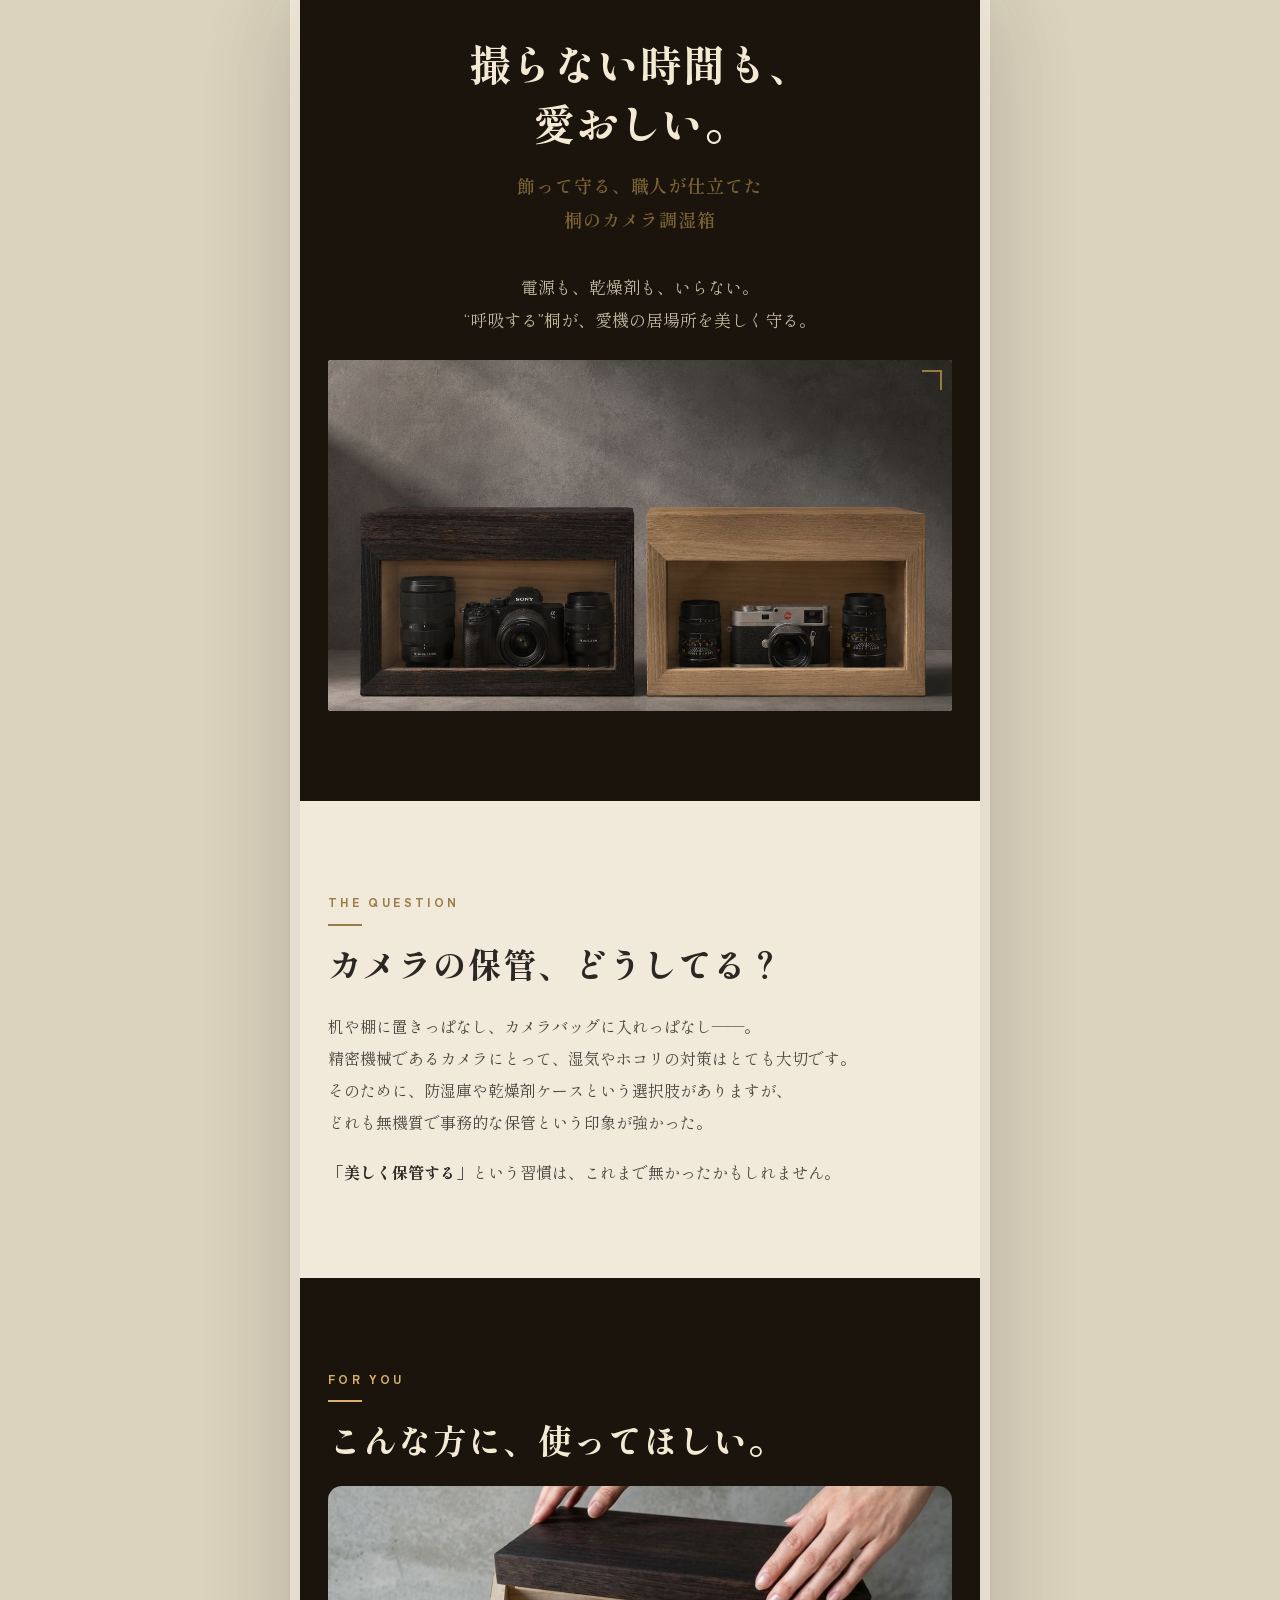
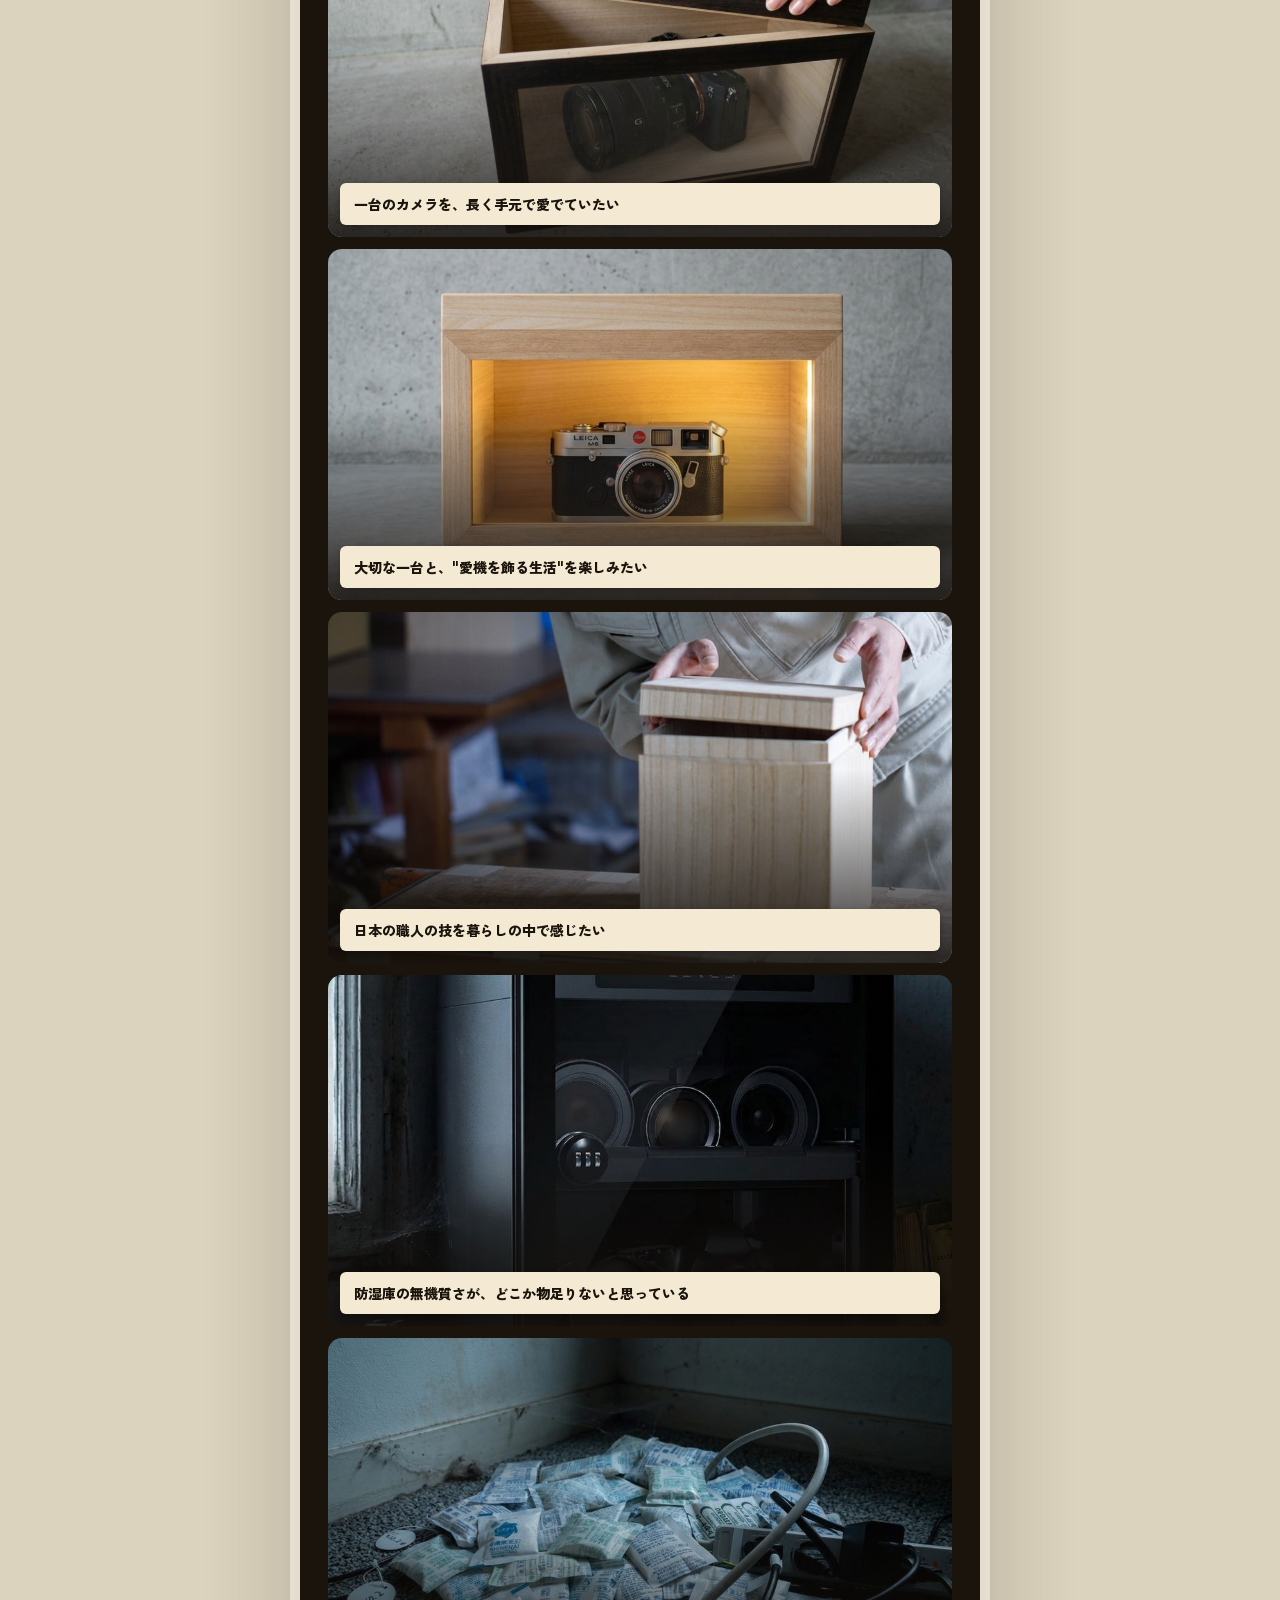
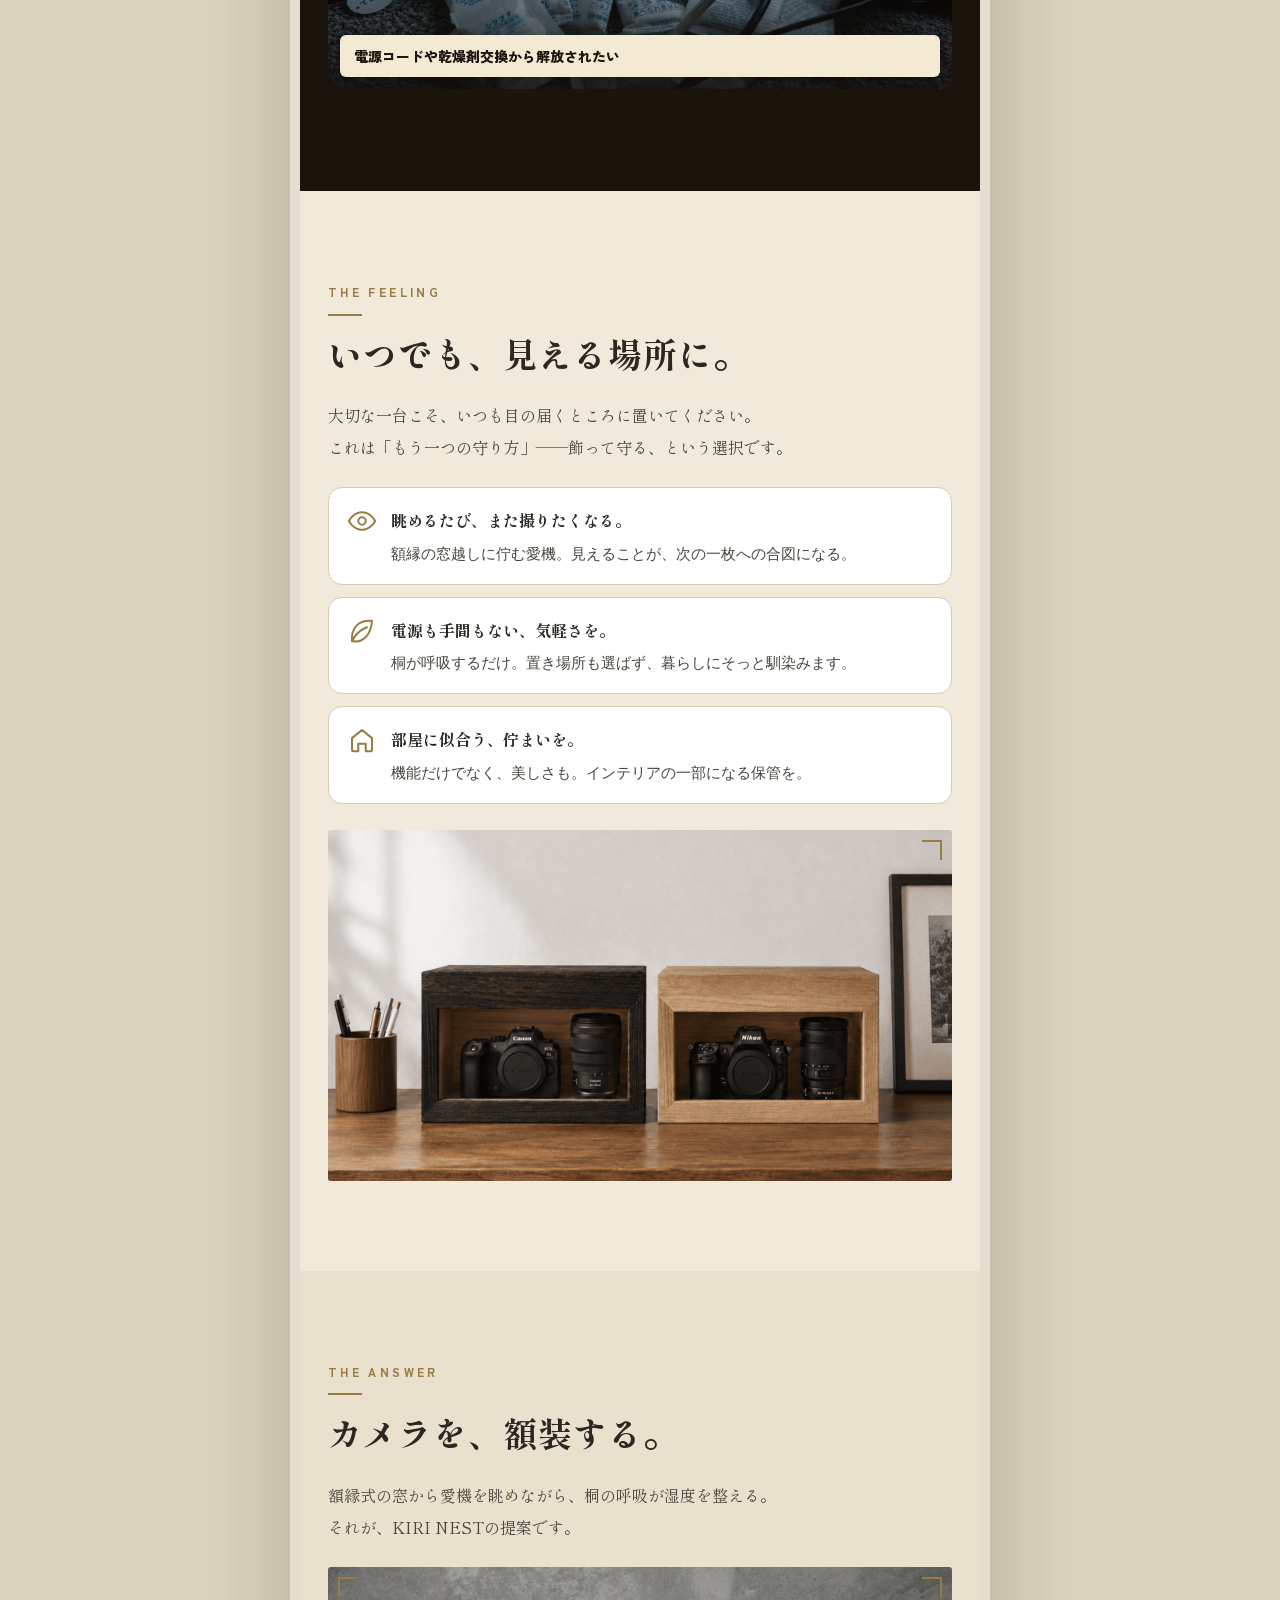
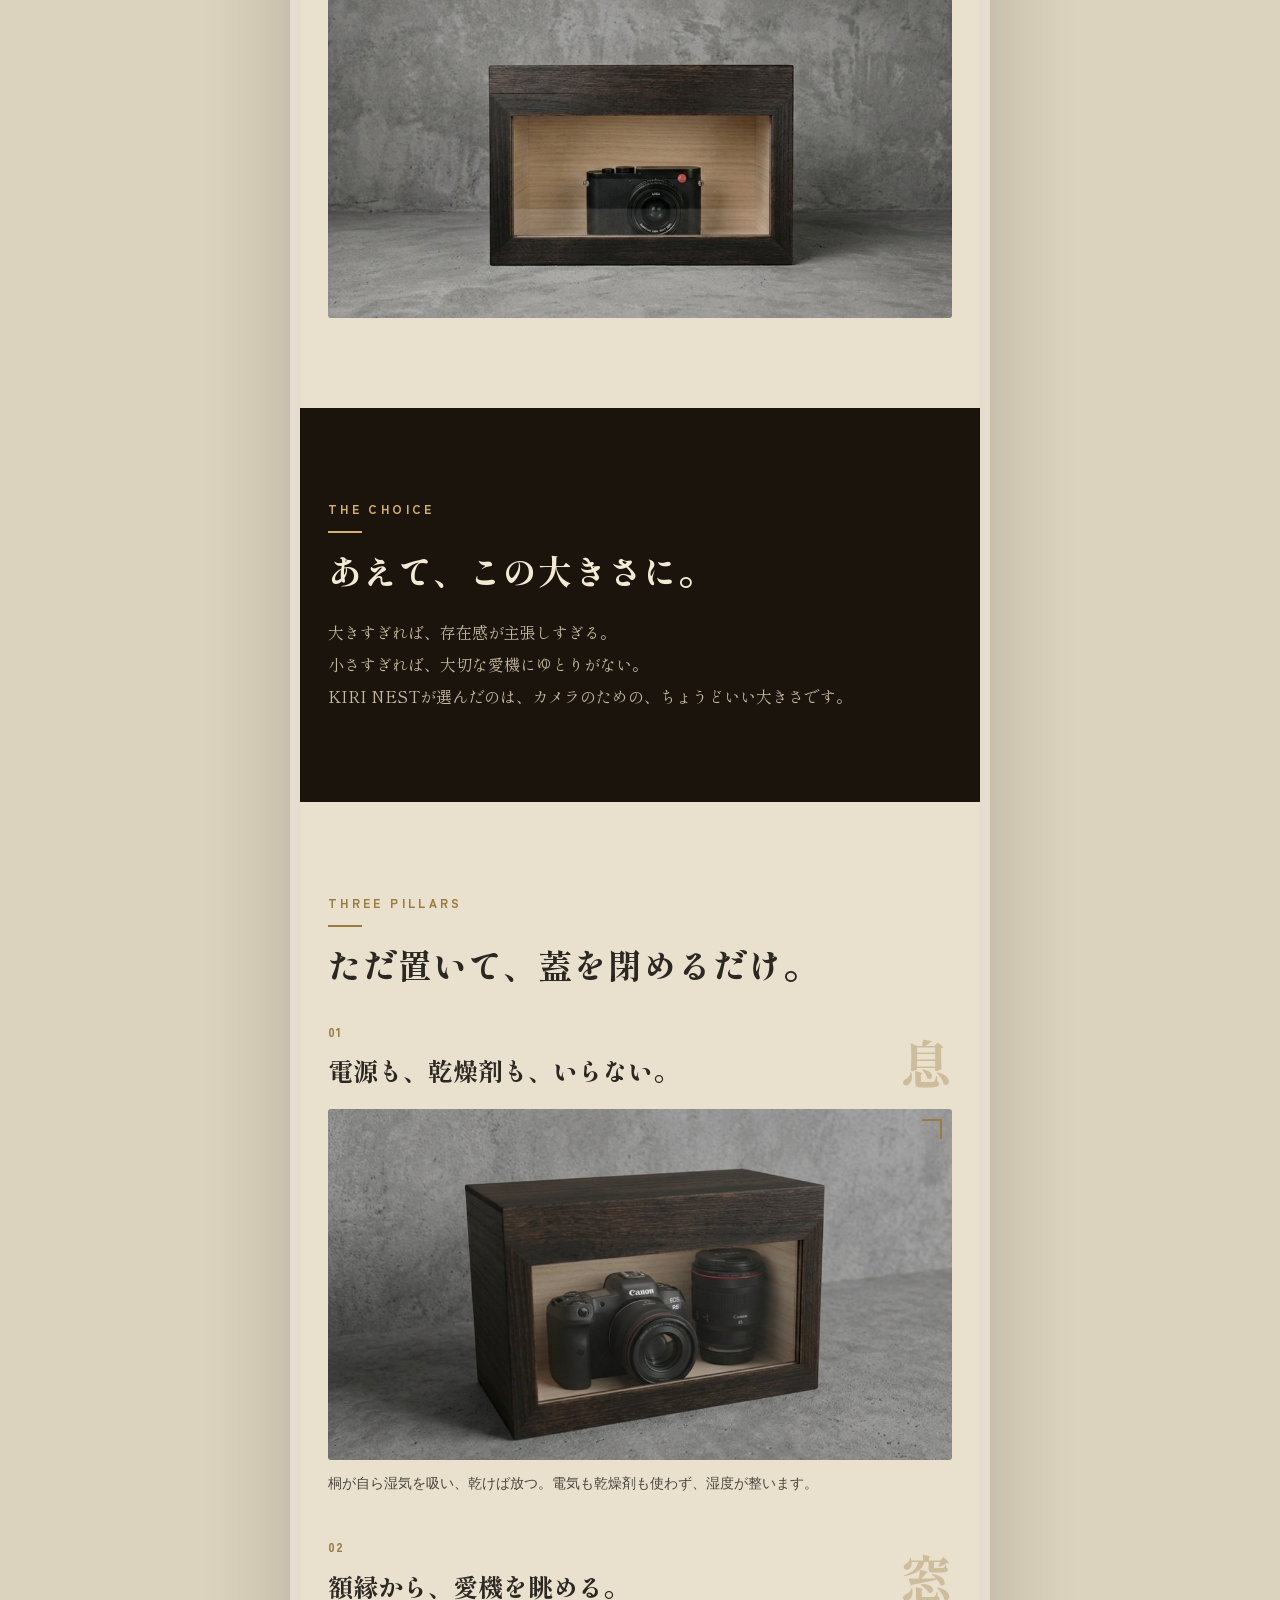
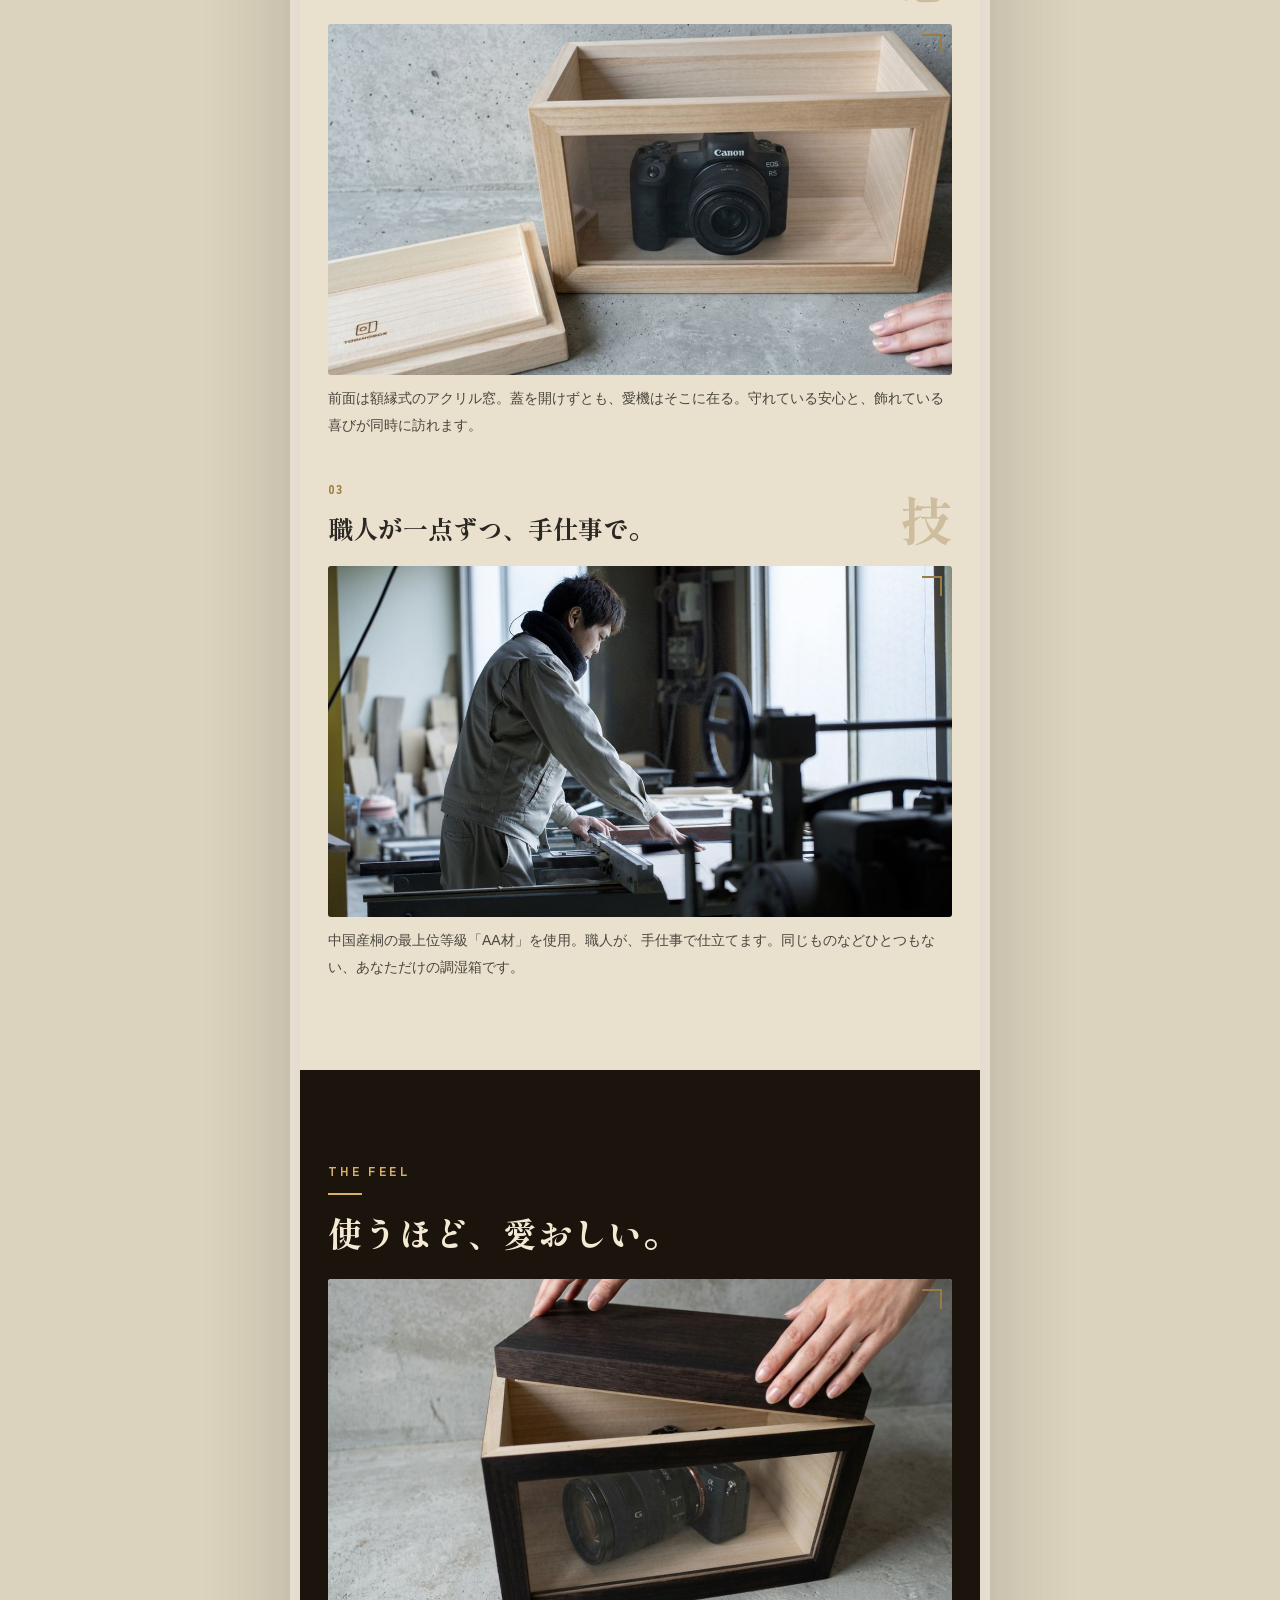
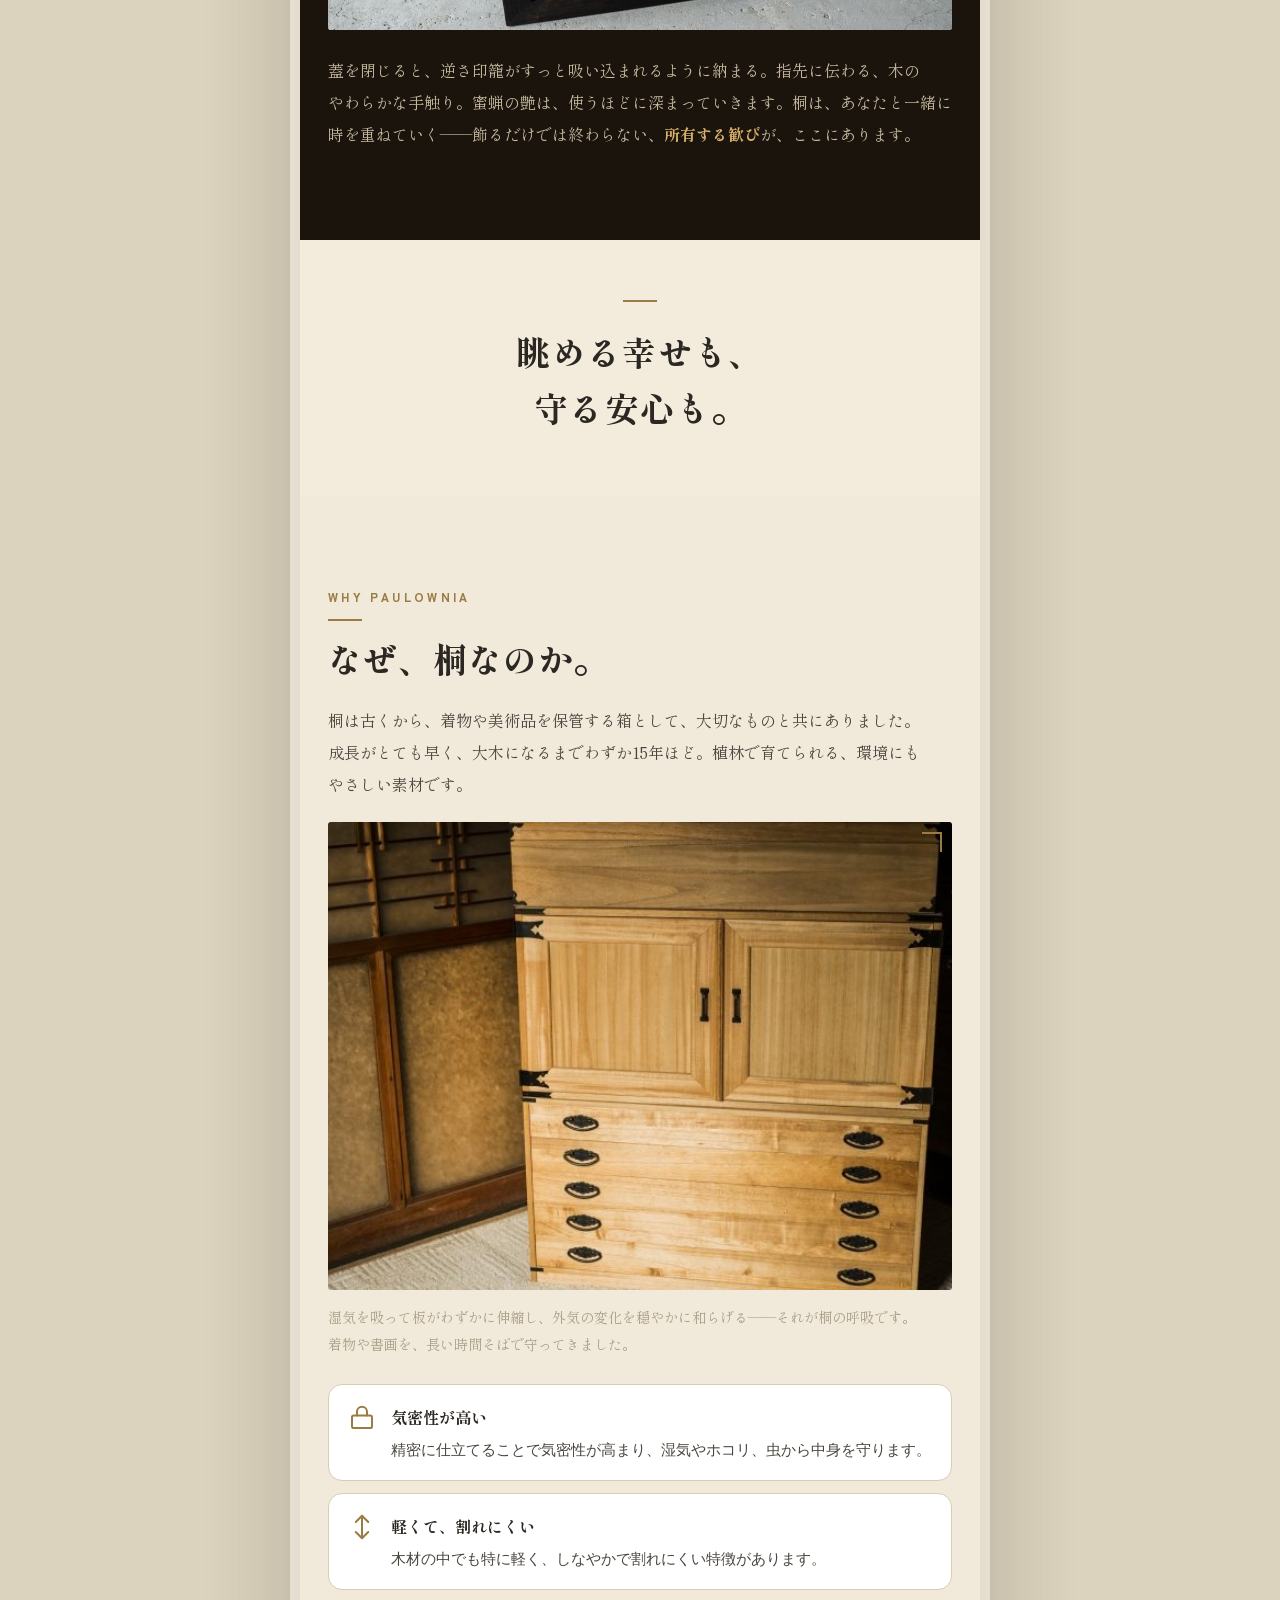
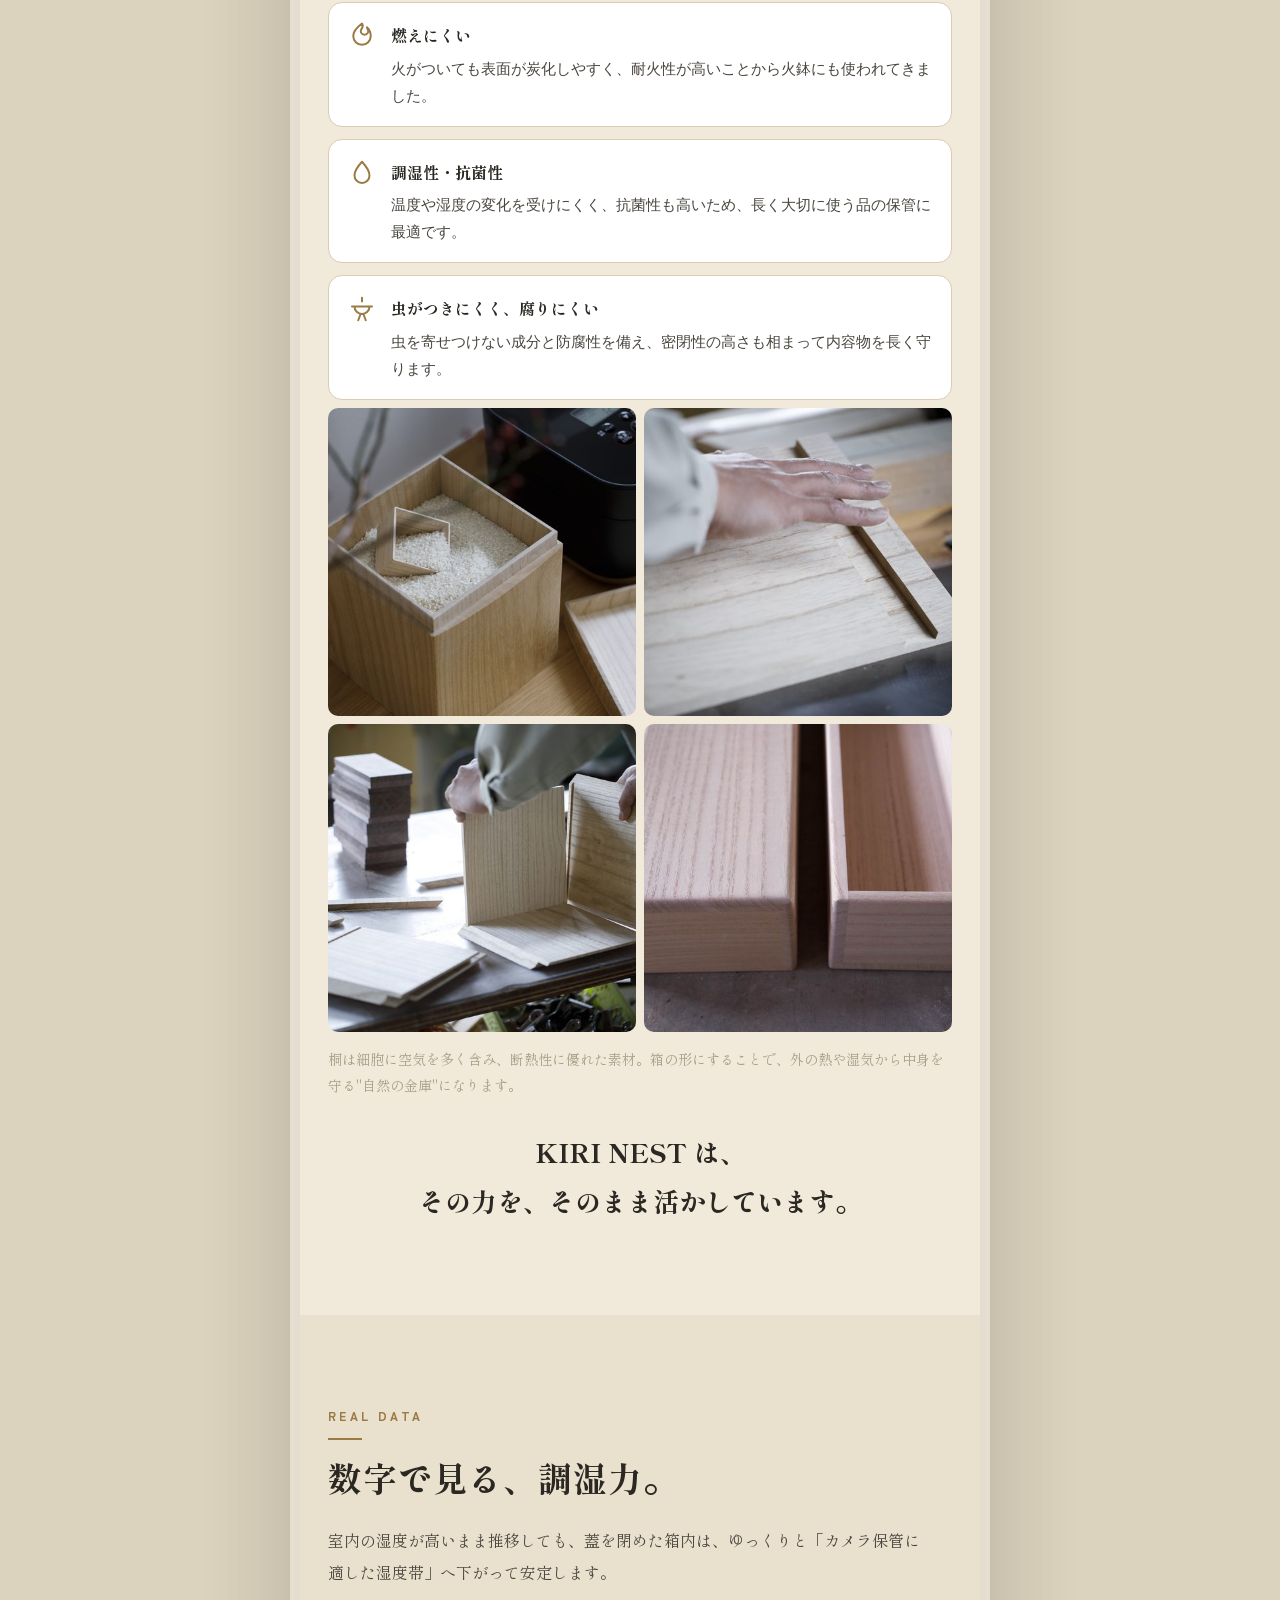
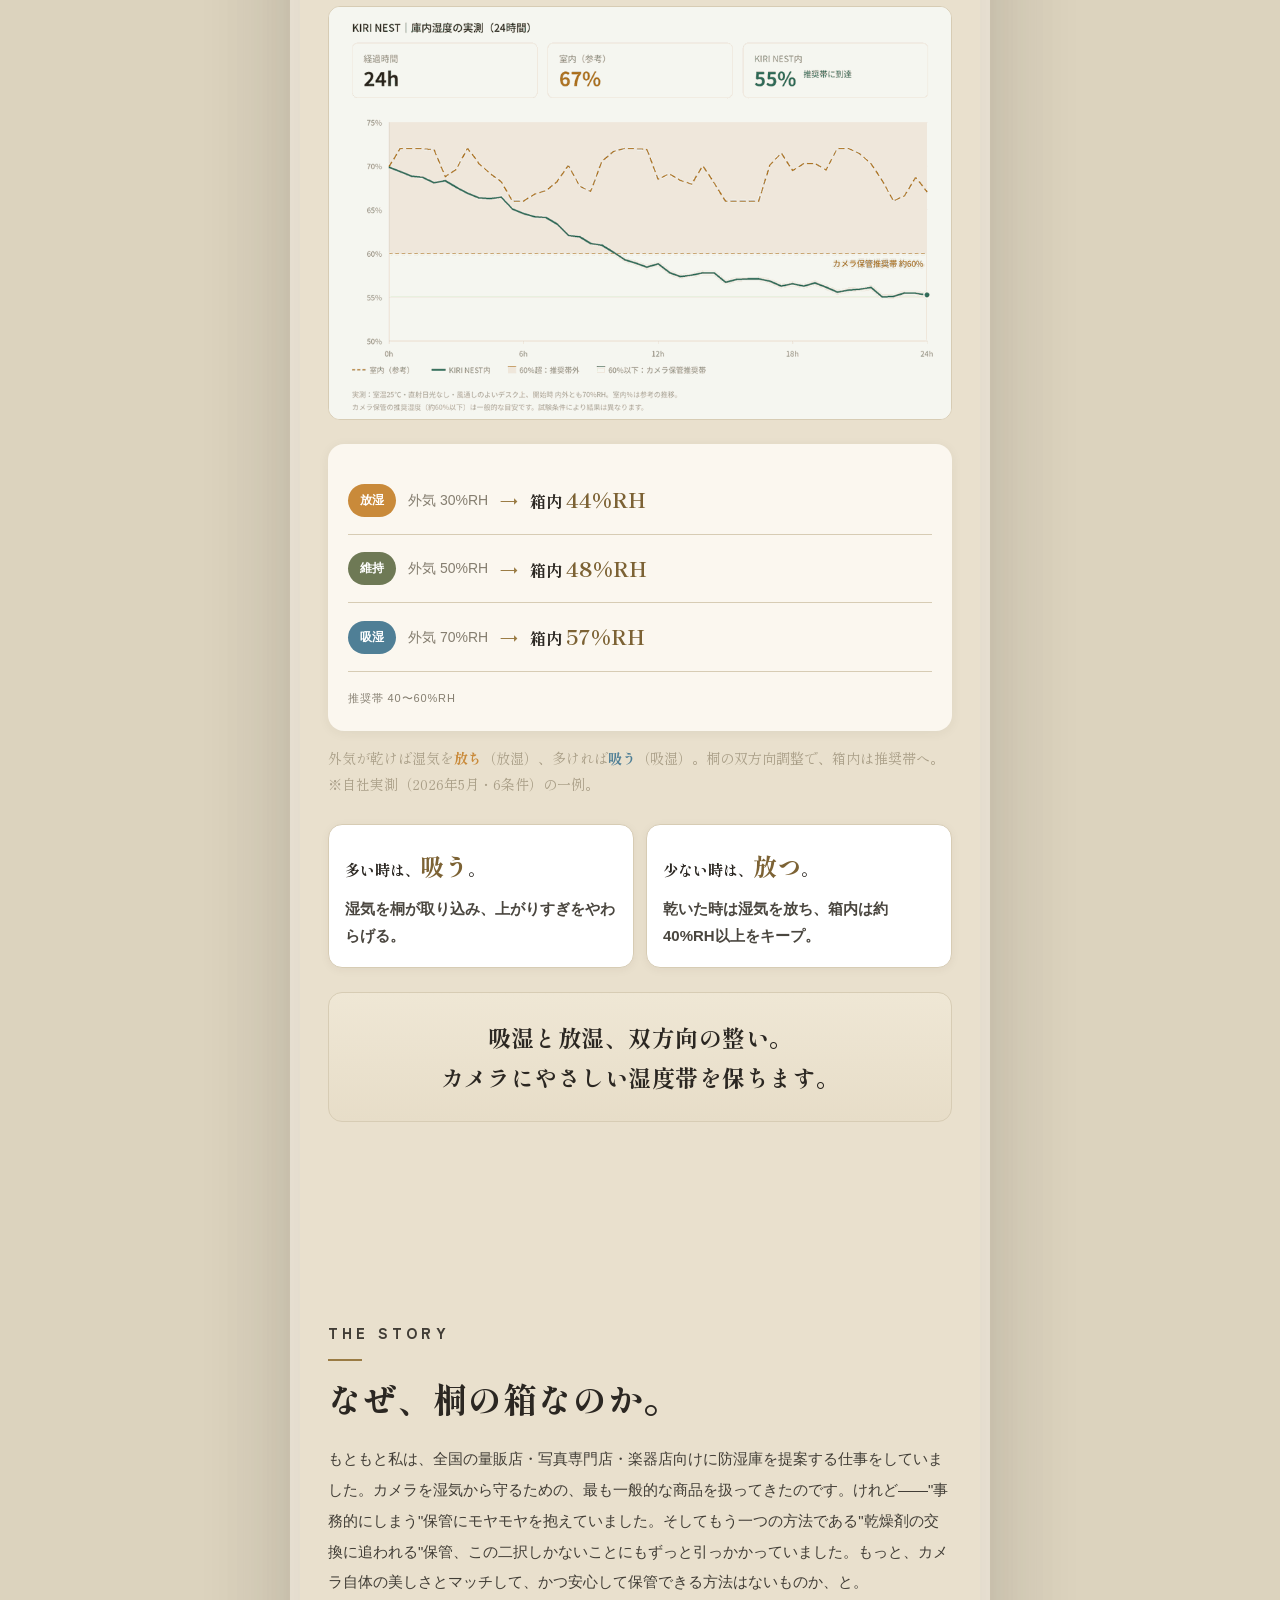
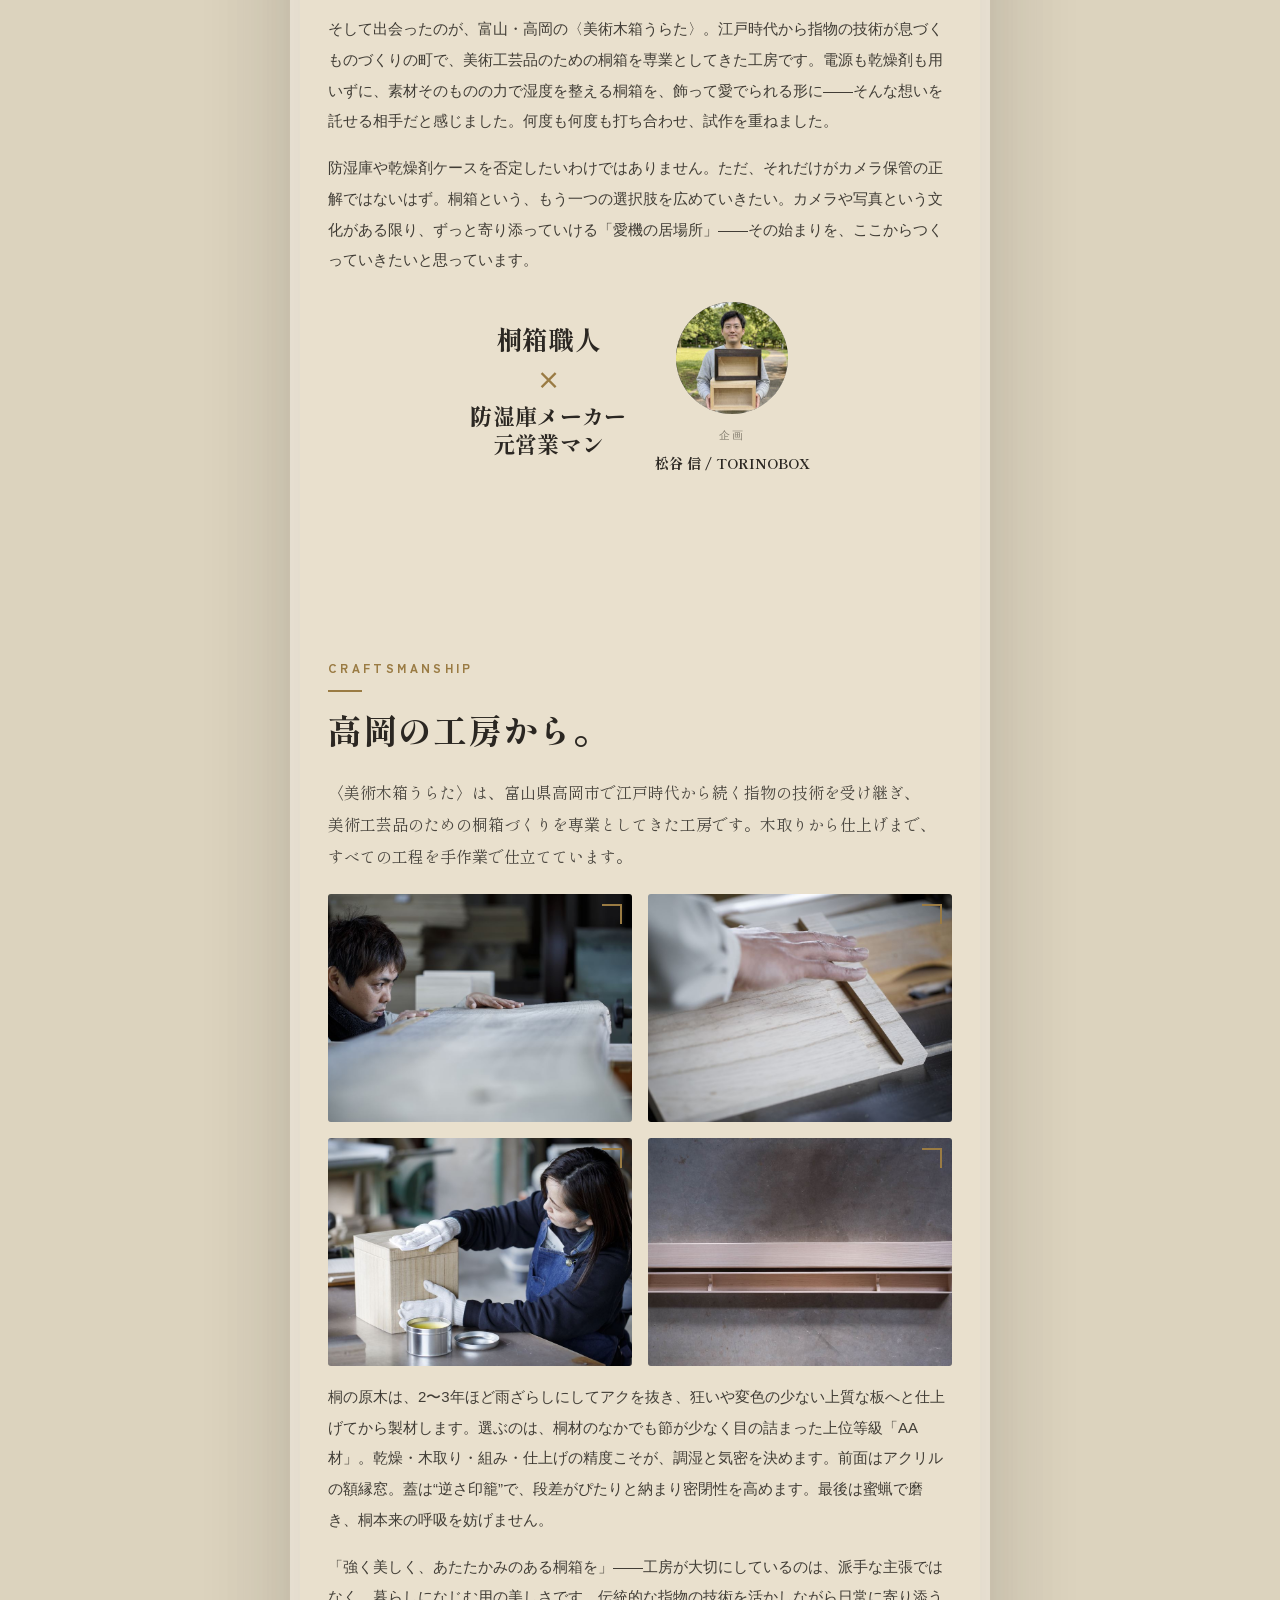
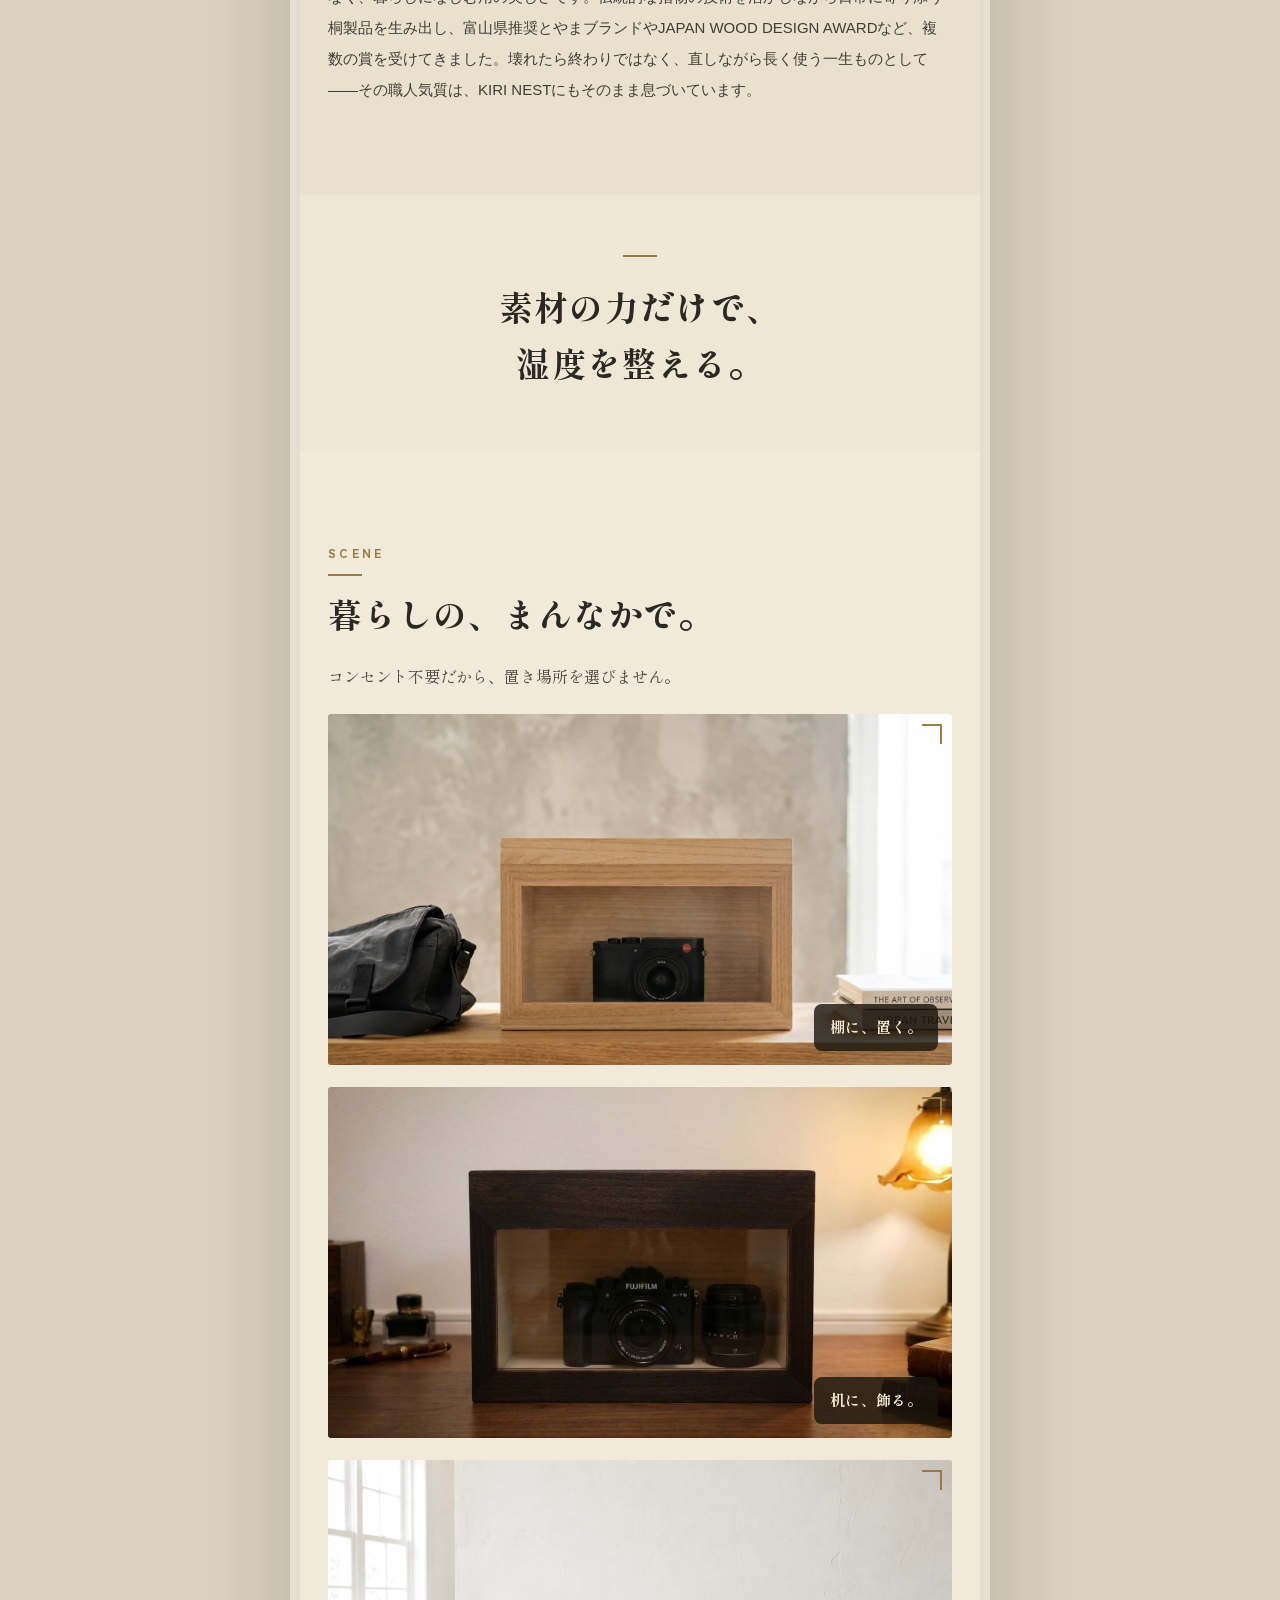
==== index.html @ 1fc61d6f "Swap in new photos for the feeling section and two scene shots - "the feeling" section closing photo" ====
<!DOCTYPE html><html lang="ja"><head>
<meta charset="UTF-8"><meta name="viewport" content="width=device-width, initial-scale=1.0">
<!-- Meta Pixel -->
<script>
!function(f,b,e,v,n,t,s){if(f.fbq)return;n=f.fbq=function(){n.callMethod?
n.callMethod.apply(n,arguments):n.queue.push(arguments)};if(!f._fbq)f._fbq=n;
n.push=n;n.loaded=!0;n.version='2.0';n.queue=[];t=b.createElement(e);t.async=!0;
t.src=v;s=b.getElementsByTagName(e)[0];s.parentNode.insertBefore(t,s)}(window,
document,'script','https://connect.facebook.net/en_US/fbevents.js');
fbq('init','1292821122494768');fbq('track','PageView');
</script>
<noscript><img height="1" width="1" style="display:none" src="https://www.facebook.com/tr?id=1292821122494768&ev=PageView&noscript=1"/></noscript>
<!-- /Meta Pixel -->

<title>KIRI NEST｜撮らない時間も、愛おしい。桐のカメラ調湿箱</title>
<link rel="preconnect" href="https://fonts.googleapis.com"><link rel="preconnect" href="https://fonts.gstatic.com" crossorigin>
<link href="https://fonts.googleapis.com/css2?family=Shippori+Mincho:wght@500;600;700;800&family=Zen+Kaku+Gothic+New:wght@400;500;700&display=swap" rel="stylesheet">
<style>
:root{--paper:#F1E9DA;--kinari:#E6DCC6;--tint:#E9E0CD;--ink:#2B2722;--muted:#857E70;--line:#D7CCB4;--brass:#9A7B43;--brass-d:#7C6234;--gold:#B0915A;--sumi:#26221C;--beni:#9C3D40;--green-pale:#DAE0CB;--green:#6E7955;--line-green:#06C755;--serif:'Shippori Mincho',serif;--sans:'Zen Kaku Gothic New',sans-serif;}
*{box-sizing:border-box;margin:0;padding:0;}
html{scroll-behavior:smooth;}
body{font-family:var(--serif);background:var(--paper);color:var(--ink);line-height:1.9;-webkit-font-smoothing:antialiased;}
img{display:block;max-width:100%;}
section{padding-top:90px;padding-bottom:90px;}
.pad{padding-left:28px;padding-right:28px;}
.tint{background:var(--tint);}
.eyebrow{font-family:var(--sans);font-size:11px;letter-spacing:.3em;color:var(--brass-d);font-weight:700;text-transform:uppercase;margin-bottom:22px;}
.eyebrow::before,.eyebrow::after{content:"";display:inline-block;width:15px;height:1px;background:var(--gold);vertical-align:4px;}
.eyebrow::before{margin-right:9px;}
.eyebrow::after{margin-left:9px;}
h2{font-family:var(--serif);font-weight:700;font-size:clamp(16px,5vw,27px);letter-spacing:.02em;line-height:1.5;margin-bottom:22px;white-space:nowrap;}
.lead{font-size:17px;color:#4a463f;line-height:2.0;}
.muted{color:var(--muted);}
.hero{padding-top:28px;text-align:center;}
.hero h1{font-family:var(--serif);font-weight:800;font-size:37px;line-height:1.46;letter-spacing:.03em;margin:6px 0 16px;}
.hero .sub{font-family:var(--serif);font-weight:600;font-size:18px;color:var(--brass-d);letter-spacing:.05em;margin-bottom:34px;}
.hero-note{font-size:15px;color:#4a463f;line-height:2.1;margin-top:30px;text-align:center;}
.shot{position:relative;background:var(--kinari);border-radius:3px;display:flex;align-items:center;justify-content:center;text-align:center;overflow:hidden;}
.ratio-4x3{aspect-ratio:4/3;min-height:230px;}
.ratio-1x1{aspect-ratio:1/1;min-height:140px;}
.shot::before,.shot::after{content:"";position:absolute;width:18px;height:18px;border:2px solid var(--brass);}
.shot::before{top:10px;left:10px;border-right:0;border-bottom:0;}
.shot::after{top:10px;right:10px;border-left:0;border-bottom:0;}
.cta-note{text-align:center;font-size:12px;color:var(--muted);margin-top:12px;}
.gifwrap{border:1px solid var(--line);border-radius:12px;overflow:hidden;background:#FBF8F0;margin-top:18px;}
.fine{font-size:12.5px;color:#a99e87;margin-top:14px;line-height:1.7;}
.cols{display:grid;grid-template-columns:1fr 1fr;gap:16px;}
.story{text-align:left;}
.story h2{font-size:27px;}
.story .lead{font-size:15.5px;}
footer{border-top:1px solid var(--line);padding:34px 28px 52px;text-align:center;}
.f-brand{font-family:var(--serif);letter-spacing:.24em;font-weight:700;font-size:13px;}
.f-meta{font-size:11px;color:var(--muted);margin-top:14px;line-height:2.0;}
.ratio-16x9{aspect-ratio:16/9;min-height:170px;}.spec{width:100%;border-collapse:collapse;font-family:var(--sans);font-size:15px;color:var(--ink);margin-top:24px;}.spec th,.spec td{text-align:left;vertical-align:top;padding:13px 6px;border-bottom:1px solid var(--line);line-height:1.7;}.spec th{width:34%;font-weight:600;color:var(--muted);white-space:nowrap;}.spec td{font-weight:500;}.mt-h{font-family:var(--serif);font-weight:600;font-size:16px;color:var(--ink);margin-top:26px;}.mt-b{font-family:var(--sans);font-size:14px;color:var(--ink);line-height:2;margin-top:8px;}@media (prefers-reduced-motion:no-preference){.reveal{opacity:1;transform:none;}.reveal.in{opacity:1;transform:none;}}@media (max-width:560px){section{padding-top:64px;padding-bottom:64px;}.pad{padding-left:22px;padding-right:22px;}h1{font-size:32px;}}h1,h2{text-wrap:balance;}.hero-note,.lead,.fine,.cta-note{text-wrap:pretty;word-break:auto-phrase;}@media (max-width:560px){.cols{grid-template-columns:1fr;gap:14px;}}body{max-width:700px;margin-left:auto;margin-right:auto;}@media (min-width:740px){html{background:#ded5c0;}body{box-shadow:0 0 90px rgba(51,47,41,.12);}.sticky-cta{max-width:700px;left:50%;transform:translateX(-50%) translateY(130%);}.sticky-cta.show{transform:translateX(-50%);}}.wrap{max-width:680px;margin:0 auto;position:relative;}@media (min-width:720px){html{background:#dcd3be;}.wrap{background:var(--paper);box-shadow:0 0 90px rgba(51,47,41,.13);}}.hero .eyebrow{font-size:15px;letter-spacing:.1em;}.showcase{background:radial-gradient(130% 130% at 50% 0%,#241f19 0%,#14100c 72%);color:#f0e5ce;}.showcase .eyebrow{color:#c9a870;}.showcase .chapn .cn{background:#c9a870;color:#1c1712;}.showcase .chapn .ce{color:#c9a870;}.bignum{display:flex;align-items:baseline;justify-content:center;gap:8px;line-height:1;margin:6px 0 2px;}.bignum .count{font-family:var(--serif);font-weight:800;font-size:clamp(96px,34vw,200px);color:#f4ead2;letter-spacing:-.02em;}.bignum .unit{font-family:var(--serif);font-weight:700;font-size:clamp(30px,10vw,58px);color:#c9a870;}.showh{font-family:var(--serif);font-weight:800;font-size:clamp(24px,7vw,40px);letter-spacing:.05em;color:#f4ead2;white-space:nowrap;margin:2px 0 18px;}.showlead{font-family:var(--sans);font-size:15px;line-height:2;color:#d8cdb5;margin-top:8px;}.showcase .cols{margin-top:26px;}.showcase .shot{border-radius:12px;overflow:hidden;}.fig-cap{font-family:var(--sans);font-size:12px;color:var(--muted);letter-spacing:.02em;margin-top:12px;line-height:1.7;}.duo{display:grid;grid-template-columns:1fr 1fr;gap:12px;margin-top:26px;}.duo-card{background:#fff;border:1px solid var(--line);border-radius:14px;padding:18px 16px;text-align:left;box-shadow:0 2px 10px rgba(51,47,41,.05);}.duo-hl{font-size:1.6em;color:var(--brass-d);font-weight:800;white-space:nowrap;display:inline-block;}.duo-t{font-family:var(--serif);font-weight:700;font-size:15px;color:var(--ink);margin-bottom:6px;}.duo-d{font-family:var(--sans);font-size:14px;color:#4a463f;line-height:1.8;font-weight:700;}.conclude{margin-top:24px;background:linear-gradient(180deg,#efe7d5,#e7ddc8);border:1px solid var(--line);border-radius:14px;padding:24px 20px;text-align:center;}.conclude p{font-family:var(--serif);font-weight:700;font-size:clamp(16px,4.4vw,20px);line-height:1.75;color:var(--ink);letter-spacing:.02em;}body.mk h2{white-space:nowrap;font-size:clamp(18px,6.8vw,32px);line-height:1.4;letter-spacing:.02em;}.chapn{display:flex;align-items:center;gap:10px;margin-bottom:18px;}.chapn .cn{font-family:var(--sans);font-weight:800;font-size:13px;color:#fff;background:var(--brass);border-radius:6px;padding:3px 9px;letter-spacing:.05em;}.chapn .ce{font-family:var(--sans);font-size:11px;font-weight:700;letter-spacing:.28em;text-transform:uppercase;color:var(--brass-d);}.pain{display:flex;flex-direction:column;gap:12px;margin-top:24px;}.pain-c{display:flex;gap:14px;align-items:flex-start;background:#fff;border:1px solid var(--line);border-radius:14px;padding:17px 18px;text-align:left;}.pain-c .px{flex:0 0 auto;color:var(--brass);margin-top:1px;}.pain-c .pt{font-family:var(--serif);font-weight:700;font-size:16px;color:var(--ink);margin-bottom:4px;}.pain-c .pd{font-family:var(--sans);font-size:15px;color:#4a463f;line-height:1.8;}.feat3{display:flex;flex-direction:column;gap:30px;margin-top:28px;}.feat3 .ft{font-family:var(--serif);font-weight:800;font-size:clamp(19px,5vw,24px);color:var(--ink);margin:16px 0 8px;}.feat3 .fn{font-family:var(--sans);font-weight:800;font-size:13px;color:var(--brass);letter-spacing:.1em;}.feat3 .fd{font-family:var(--sans);font-size:14px;color:#4a463f;line-height:1.95;}.story p{font-family:var(--sans);font-size:15px;line-height:2.05;color:#413d36;margin-top:16px;}.story .founder{display:flex;align-items:center;gap:16px;margin-top:22px;}.story .founder img{width:132px;height:132px;border-radius:50%;object-fit:cover;object-position:50% 50%;flex:0 0 auto;}.story .founder .fname{font-family:var(--serif);font-weight:700;font-size:15px;color:var(--ink);}.story .founder .frole{font-family:var(--sans);font-size:12px;color:var(--muted);margin-top:3px;}.faq{display:flex;flex-direction:column;gap:12px;margin-top:24px;}.faq .q{font-family:var(--serif);font-weight:700;font-size:16px;color:var(--ink);margin-bottom:6px;}.faq .a{font-family:var(--sans);font-size:15px;color:#4a463f;line-height:1.9;}.faq .fitem{background:#fff;border:1px solid var(--line);border-radius:14px;padding:16px 18px;text-align:left;}.closing{text-align:left;}.closing .cmsg{font-family:var(--serif);font-weight:700;font-size:clamp(18px,5vw,24px);line-height:1.9;color:#f4ead3;}.rdx{margin-top:24px;border-radius:16px;overflow:hidden;box-shadow:0 2px 12px rgba(51,47,41,.06);}.rdx{background:#fbf7ef;padding:22px 20px;}.rd2-row{display:flex;align-items:center;gap:12px;padding:14px 0;border-bottom:1px solid var(--line);}.rd2-row:last-child{border-bottom:0;}.rd2-tag{flex:0 0 auto;font-family:var(--sans);font-weight:700;font-size:12px;color:#fff;border-radius:999px;padding:5px 12px;white-space:nowrap;}.rd2-row.amber .rd2-tag{background:#c98a3a;}.rd2-row.green .rd2-tag{background:#6E7955;}.rd2-row.blue .rd2-tag{background:#4f7f96;}.rd2-out{font-family:var(--sans);font-size:14px;color:var(--muted);flex:0 0 auto;}.rd2-arrow{flex:0 0 auto;font-size:18px;color:var(--brass);}.rd2-in{font-family:var(--serif);font-weight:700;font-size:16px;color:var(--ink);}.rd2-in b{font-size:1.3em;color:var(--brass-d);}.rd2-band{font-family:var(--sans);font-size:11px;color:var(--muted);letter-spacing:.08em;margin-top:16px;}.rlead{margin-top:14px;font-family:var(--sans);font-size:15px;color:#4a463f;line-height:1.9;}.rmax{display:inline-block;font-family:var(--serif);font-weight:800;font-size:clamp(26px,8vw,40px);color:#d0021b;letter-spacing:.01em;}.rcards{display:flex;flex-direction:column;gap:14px;margin-top:24px;}.rcard{position:relative;background:#fff;border:1px solid var(--line);border-radius:16px;padding:20px 18px 18px;text-align:left;}.rcard.best{border:2px solid var(--brass);box-shadow:0 6px 22px rgba(154,123,67,.18);}.rcard.set{border:2px solid #d0021b33;}.ribbon{position:absolute;top:-11px;left:18px;background:var(--brass);color:#fff;font-family:var(--sans);font-weight:700;font-size:11px;letter-spacing:.04em;padding:4px 12px;border-radius:999px;}.rcard.set .ribbon{background:#d0021b;}.rc-head{display:flex;align-items:center;justify-content:space-between;gap:10px;}.rc-name{font-family:var(--serif);font-weight:800;font-size:19px;color:var(--ink);}.rc-off{font-family:var(--sans);font-weight:800;font-size:30px;color:#d0021b;line-height:1;}.rc-off small{font-size:.5em;}.rc-lim{font-family:var(--sans);font-size:13px;color:#d0021b;font-weight:700;margin-top:6px;}.rc-lim b{font-size:1.15em;}.rc-price{display:flex;align-items:baseline;gap:12px;margin-top:12px;flex-wrap:wrap;}.rc-was{font-family:var(--sans);font-size:13px;color:var(--muted);text-decoration:line-through;}.rc-now{font-family:var(--serif);font-weight:800;font-size:26px;color:var(--ink);}.rc-col{font-family:var(--sans);font-size:13px;color:#6a6353;margin-top:6px;}.bridge{font-family:var(--serif);font-weight:700;font-size:clamp(15px,4.4vw,19px);color:var(--ink);margin-top:18px;line-height:1.7;text-align:left;}.foryou{margin-top:18px;text-align:left;}.foryou p{font-family:var(--sans);font-size:17px;line-height:1.7;color:#413d36;padding:12px 4px 12px 22px;border-bottom:1px solid var(--line);position:relative;}.foryou p:before{content:"";position:absolute;left:2px;top:19px;width:8px;height:8px;border-radius:50%;background:var(--brass);}.fine{font-size:14px;line-height:1.9;}.cta-note{font-size:13.5px;letter-spacing:.02em;}.eyebrow{font-size:13px;letter-spacing:.3em;font-weight:800;}.chapn .ce{font-size:12.5px;letter-spacing:.24em;font-weight:800;}.duo-d{font-size:15px;}.rc-lim{font-size:14px;}.rc-col{font-size:13.5px;}body.mk h2{font-size:clamp(22px,8vw,38px);letter-spacing:.03em;font-weight:800;}.hero h1{font-size:clamp(31px,9.4vw,46px);letter-spacing:.02em;line-height:1.4;}.hero-note{font-size:clamp(15px,4.7vw,19px);line-height:1.95;}.chapn .cn{font-size:14px;padding:4px 12px;}.conclude p{font-size:clamp(19px,5.4vw,25px);}.duo-t{font-size:16px;}.showlead{font-size:16px;line-height:2.05;}.rlead{font-size:16px;}.rmax{font-size:clamp(32px,9.6vw,48px);}.bridge{font-size:clamp(16px,4.8vw,20px);}.rd-h{font-size:clamp(18px,5vw,22px);}body{overflow-x:hidden;}section.dark{background:#1a140d;color:#d9cbb0;}section.dark h1,section.dark h2{color:#f4ead3;}section.dark .lead,section.dark .hero-note,section.dark .showlead,section.dark .story p{color:#c6b99f;}section.dark .fine{color:#948a72;}section.dark .cta-note{color:#b7aa86;}section.dark .founder .fname{color:#f4ead3;}section.dark .founder .frole{color:#b7aa86;}.hl{color:#d8b06a;font-weight:800;}section:not(.dark) .hl{color:#9a7b43;}.chapn{display:flex;align-items:center;gap:12px;margin-bottom:20px;}.chapn .cn{background:none!important;color:var(--brass)!important;font-family:var(--serif);font-weight:800;font-size:30px!important;line-height:1;padding:0!important;letter-spacing:.02em;}.chapn .ce{font-family:var(--sans);font-size:12px;font-weight:800;letter-spacing:.28em;text-transform:uppercase;color:var(--brass);}.chapn:after{content:"";flex:1;height:1px;background:linear-gradient(90deg,rgba(154,123,67,.55),rgba(154,123,67,0));}section.dark .chapn .cn,section.dark .chapn .ce{color:#d8b06a!important;}section.dark .chapn:after{background:linear-gradient(90deg,rgba(216,176,106,.55),transparent);}.pullquote{padding:60px 24px;text-align:center;background:#f3ecdd;}.pullquote.alt{background:#efe7d5;}.pullquote p{font-family:var(--serif);font-weight:800;font-size:clamp(24px,7.6vw,38px);line-height:1.65;color:var(--ink);letter-spacing:.04em;}.pullquote:before{content:"";display:block;width:34px;height:2px;background:var(--brass);margin:0 auto 22px;}.bleed{width:100vw;margin-left:calc(50% - 50vw);border-radius:0!important;}.pain-c .px svg{width:30px;height:30px;display:block;}body.mk h2{font-size:clamp(20px,6.8vw,36px);}body.mk h2{font-size:clamp(19px,6.2vw,34px);}.hero h1{font-size:clamp(28px,8.4vw,42px);}.hero-note{font-size:clamp(14px,4.4vw,17px);}.lead{font-size:16px;}.foryou p{font-size:16px;}.conclude p{font-size:clamp(18px,5vw,23px);}.duo-t{font-size:15px;}.showlead{font-size:15px;}.rmax{font-size:clamp(30px,8.8vw,44px);}.pullquote p{font-size:clamp(22px,6.8vw,34px);}.chapn .cn{font-size:27px!important;}.hero h1{white-space:normal;} .hero .sub{white-space:normal;}.hlbox{background:var(--paper);box-shadow:0 0 0 6px var(--paper);font-weight:800;color:var(--ink);}section.dark .hlbox{background:#2a2118;box-shadow:0 0 0 6px #2a2118;color:#f4ead3;}.feat3g{display:flex;flex-direction:column;gap:34px;margin-top:26px;}.fcard{position:relative;text-align:left;}.fghost{position:absolute;top:-14px;left:-6px;font-family:var(--serif);font-size:92px;font-weight:800;color:rgba(154,123,67,.16);line-height:1;z-index:0;}.fnum{position:relative;z-index:1;display:inline-block;font-family:var(--sans);font-weight:800;font-size:12px;color:var(--brass);letter-spacing:.1em;margin-left:78px;}.ft2{position:relative;z-index:1;font-family:var(--serif);font-weight:800;font-size:clamp(19px,5.6vw,25px);color:var(--ink);margin:2px 0 14px;}.fd2{font-family:var(--sans);font-size:14px;color:#4a463f;line-height:1.9;margin-top:10px;}.cmp2{display:flex;gap:10px;margin-top:22px;}.cmp-col{flex:1;background:#fff;border:1px solid var(--line);border-radius:14px;padding:18px 14px;text-align:left;}.cmp-col.brass{border:2px solid var(--brass);background:#fbf6ea;}.cmp-h{font-family:var(--serif);font-weight:800;font-size:16px;color:var(--ink);}.cmp-s{font-family:var(--sans);font-size:11px;color:var(--muted);margin-bottom:10px;}.cmp-col ul{list-style:none;padding:0;margin-top:8px;}.cmp-col li{font-family:var(--sans);font-size:12.5px;color:#4a463f;padding:6px 0 6px 16px;position:relative;border-top:1px dashed var(--line);}.cmp-col li:before{content:"–";position:absolute;left:0;color:var(--muted);}.cmp-col.brass li:before{content:"✓";color:var(--brass);}.adopt{font-family:var(--serif);font-weight:800;font-size:clamp(20px,6vw,26px);text-align:center;margin-top:28px;color:var(--ink);}.scenewrap{position:relative;}.scenecap{position:absolute;right:14px;bottom:14px;background:#1a140dcc;color:#f4ead3;font-family:var(--serif);font-weight:700;font-size:15px;padding:9px 16px;border-radius:8px;letter-spacing:.02em;}.checkgrid{display:grid;grid-template-columns:1fr 1fr;gap:2px;margin-top:24px;border-radius:14px;overflow:hidden;}.ck{min-height:210px;display:flex;flex-direction:column;justify-content:center;padding:16px;text-align:left;background:#f3ecdd;}.ck-img{padding:0;min-height:210px;}.ck-img.full{grid-column:1/-1;aspect-ratio:4/3;min-height:auto;}.ck-band{grid-column:1/-1;background:#2a2118;padding:14px 18px;display:flex;align-items:baseline;flex-wrap:wrap;gap:6px 12px;}.ck-band .ckb-h{font-family:var(--serif);font-weight:800;font-size:15px;color:#f4ead3;flex:0 0 auto;}.ck-band .ckb-d{font-family:var(--sans);font-size:12.5px;color:#d9cbb0;line-height:1.6;}.ck-tx.dark2{background:#2a2118;}.ck-tx.dark2 .ck-h,.ck-tx.dark2 .ck-d{color:#f4ead3;}.ck-h{font-family:var(--serif);font-weight:800;font-size:15px;color:var(--ink);margin-bottom:6px;}.ck-d{font-family:var(--sans);font-size:12px;color:#4a463f;line-height:1.7;}.giftlines{margin:22px 0;}.giftlines p{font-family:var(--serif);font-weight:700;font-size:18px;color:var(--ink);line-height:2.2;}.ceonly{font-family:var(--sans);font-size:12px;font-weight:800;letter-spacing:.28em;text-transform:uppercase;color:var(--brass);margin-bottom:14px;position:relative;padding-left:0;}.ceonly:after{content:"";display:block;width:34px;height:2px;background:var(--brass);margin-top:10px;}section.dark .ceonly{color:#d8b06a;}section.dark .ceonly:after{background:#d8b06a;}.painphoto{margin-top:20px;text-align:left;}.painshot{position:relative;border-radius:14px;overflow:hidden;}.painline{margin-top:12px;font-family:var(--sans);font-size:15px;color:#d9cbb0;line-height:1.8;}.painline .hlbox{background:#f4ead3;color:#1a140d;padding:2px 8px;border-radius:3px;box-shadow:none;}.painphoto.plain{padding:14px 4px 0;border-top:1px dashed rgba(216,176,106,.3);}.painline.plain2{margin-top:0;font-size:15px;}.tl{margin-top:24px;}.tl-row{display:flex;gap:14px;position:relative;padding-bottom:26px;}.tl-row:last-child{padding-bottom:0;}.tl-row:not(:last-child):before{content:"";position:absolute;left:5px;top:16px;bottom:-6px;width:1px;background:var(--line);}.tl-dot{width:11px;height:11px;border-radius:50%;background:var(--brass);flex:0 0 auto;margin-top:5px;position:relative;z-index:1;}.tl-date{font-family:var(--serif);font-weight:700;font-size:15px;color:var(--ink);}.tl-text{font-family:var(--sans);font-size:14px;color:#4a463f;margin-top:4px;line-height:1.8;}.voice-grid{display:flex;flex-direction:column;gap:14px;margin-top:24px;}.voice-card{background:#fff;border:1px dashed var(--line);border-radius:14px;padding:20px 18px;text-align:left;display:flex;gap:14px;align-items:center;}.voice-avatar{width:52px;height:52px;border-radius:50%;background:var(--kinari);flex:0 0 auto;}.voice-role{font-family:var(--sans);font-size:12px;color:var(--muted);letter-spacing:.05em;margin-bottom:4px;}.voice-comment{font-family:var(--sans);font-size:14px;color:#8a8069;line-height:1.7;font-style:italic;}.usegrid{display:grid;grid-template-columns:1fr 1fr;gap:2px;margin-top:24px;border-radius:14px;overflow:hidden;}.use-item{background:#fff;padding:16px 18px;font-family:var(--sans);font-size:14px;color:var(--ink);display:flex;align-items:center;gap:10px;font-weight:500;}.use-dot{width:6px;height:6px;border-radius:50%;background:var(--brass);flex:0 0 auto;}.reward-photo-grid{display:grid;grid-template-columns:1fr 1fr;gap:10px;margin-top:24px;}.rp-card{border-radius:12px;overflow:hidden;}.rp-card.rp-set{grid-column:1/-1;}</style><meta property="og:type" content="website"><meta property="og:url" content="https://kiri-nest.torinobox.workers.dev/"><meta property="og:title" content="KIRI NEST｜撮らない時間も、愛おしい。桐のカメラ調湿箱"><meta property="og:description" content="電源も乾燥剤もいらない、“呼吸する”桐のカメラ調湿箱。飾って守る、もう一つの選択を。Makuakeで応援購入受付中。"><meta property="og:image" content="https://kiri-nest.torinobox.workers.dev/ogp.jpg"><meta property="og:image:width" content="1200"><meta property="og:image:height" content="630"><meta name="twitter:card" content="summary_large_image"><meta name="twitter:title" content="KIRI NEST｜桐のカメラ調湿箱"><meta name="twitter:description" content="電源も乾燥剤もいらない、“呼吸する”桐のカメラ調湿箱。Makuakeで応援購入受付中。"><meta name="twitter:image" content="https://kiri-nest.torinobox.workers.dev/ogp.jpg"></head><body class="mk"><div class="wrap">
<section class="hero pad dark">


<h1>撮らない時間も、<br>愛おしい。</h1><p class="sub">飾って守る、職人が仕立てた<br>桐のカメラ調湿箱</p>
<p class="hero-note">電源も、乾燥剤も、いらない。<br>“呼吸する”桐が、愛機の居場所を美しく守る。</p>
<div class="shot" style="aspect-ratio:16/9;margin-top:24px;"><img src="[data-uri]" style="position:absolute;inset:0;width:100%;height:100%;object-fit:cover;object-position:50% 50%;"></div>

</section><section class="pad"><p class="ceonly">the question</p><h2>カメラの保管、どうしてる？</h2><p class="lead">机や棚に置きっぱなし、カメラバッグに入れっぱなし——。<br>精密機械であるカメラにとって、湿気やホコリの対策はとても大切です。<br>そのために、防湿庫や乾燥剤ケースという選択肢がありますが、<br>どれも無機質で事務的な保管という印象が強かった。</p><p class="lead" style="margin-top:18px;"><span class="hlbox">「美しく保管する」</span>という習慣は、これまで無かったかもしれません。</p></section><section class="dark pad"><p class="ceonly">FOR YOU</p><h2>こんな方に、使ってほしい。</h2><div style="position:relative;width:100%;aspect-ratio:16/9;overflow:hidden;border-radius:14px;margin-bottom:12px;">
<img src="[data-uri]" style="position:absolute;inset:0;width:100%;height:100%;object-fit:cover;object-position:center 80%;">
<div style="position:absolute;inset:0;background:linear-gradient(180deg,rgba(20,16,12,0) 45%,rgba(20,16,12,.88) 100%);"></div>
<p style="position:absolute;left:12px;right:12px;bottom:12px;margin:0;background:#f4ead3;color:#1a140d;font-family:var(--sans);font-size:14px;line-height:1.6;font-weight:800;padding:10px 14px;border-radius:6px;box-shadow:0 2px 6px rgba(0,0,0,.25);">一台のカメラを、長く手元で愛でていたい</p>
</div><div style="position:relative;width:100%;aspect-ratio:16/9;overflow:hidden;border-radius:14px;margin-bottom:12px;">
<img src="[data-uri]" style="position:absolute;inset:0;width:100%;height:100%;object-fit:cover;object-position:center 78%;">
<div style="position:absolute;inset:0;background:linear-gradient(180deg,rgba(20,16,12,0) 45%,rgba(20,16,12,.88) 100%);"></div>
<p style="position:absolute;left:12px;right:12px;bottom:12px;margin:0;background:#f4ead3;color:#1a140d;font-family:var(--sans);font-size:14px;line-height:1.6;font-weight:800;padding:10px 14px;border-radius:6px;box-shadow:0 2px 6px rgba(0,0,0,.25);">大切な一台と、"愛機を飾る生活"を楽しみたい</p>
</div><div style="position:relative;width:100%;aspect-ratio:16/9;overflow:hidden;border-radius:14px;margin-bottom:12px;">
<img src="[data-uri]" style="position:absolute;inset:0;width:100%;height:100%;object-fit:cover;object-position:center 35%;">
<div style="position:absolute;inset:0;background:linear-gradient(180deg,rgba(20,16,12,0) 45%,rgba(20,16,12,.88) 100%);"></div>
<p style="position:absolute;left:12px;right:12px;bottom:12px;margin:0;background:#f4ead3;color:#1a140d;font-family:var(--sans);font-size:14px;line-height:1.6;font-weight:800;padding:10px 14px;border-radius:6px;box-shadow:0 2px 6px rgba(0,0,0,.25);">日本の職人の技を暮らしの中で感じたい</p>
</div><div style="position:relative;width:100%;aspect-ratio:16/9;overflow:hidden;border-radius:14px;margin-bottom:12px;">
<img src="[data-uri]" style="position:absolute;inset:0;width:100%;height:100%;object-fit:cover;object-position:65% 40%;">
<div style="position:absolute;inset:0;background:linear-gradient(180deg,rgba(20,16,12,0) 45%,rgba(20,16,12,.88) 100%);"></div>
<p style="position:absolute;left:12px;right:12px;bottom:12px;margin:0;background:#f4ead3;color:#1a140d;font-family:var(--sans);font-size:14px;line-height:1.6;font-weight:800;padding:10px 14px;border-radius:6px;box-shadow:0 2px 6px rgba(0,0,0,.25);">防湿庫の無機質さが、どこか物足りないと思っている</p>
</div><div style="position:relative;width:100%;aspect-ratio:16/9;overflow:hidden;border-radius:14px;margin-bottom:12px;">
<img src="[data-uri]" style="position:absolute;inset:0;width:100%;height:100%;object-fit:cover;object-position:center 45%;">
<div style="position:absolute;inset:0;background:linear-gradient(180deg,rgba(20,16,12,0) 45%,rgba(20,16,12,.88) 100%);"></div>
<p style="position:absolute;left:12px;right:12px;bottom:12px;margin:0;background:#f4ead3;color:#1a140d;font-family:var(--sans);font-size:14px;line-height:1.6;font-weight:800;padding:10px 14px;border-radius:6px;box-shadow:0 2px 6px rgba(0,0,0,.25);">電源コードや乾燥剤交換から解放されたい</p>
</div></section><section class="pad"><p class="ceonly">the feeling</p><h2>いつでも、見える場所に。</h2><p class="lead">大切な一台こそ、いつも目の届くところに置いてください。<br>これは「もう一つの守り方」——飾って守る、という選択です。</p><div class="pain"><div class="pain-c"><span class="px"><svg viewBox="0 0 24 24" fill="none" stroke="currentColor" stroke-width="1.6" stroke-linecap="round" stroke-linejoin="round"><path d="M1.5 12S5 5 12 5s10.5 7 10.5 7-3.5 7-10.5 7S1.5 12 1.5 12Z"/><circle cx="12" cy="12" r="3"/></svg></span><div><p class="pt">眺めるたび、また撮りたくなる。</p><p class="pd">額縁の窓越しに佇む愛機。見えることが、次の一枚への合図になる。</p></div></div><div class="pain-c"><span class="px"><svg viewBox="0 0 24 24" fill="none" stroke="currentColor" stroke-width="1.6" stroke-linecap="round" stroke-linejoin="round"><path d="M4 20c8 2 15-4 16-16C9 3 3 10 4 20Z"/><path d="M4 20C7 14 11 11 16 9"/></svg></span><div><p class="pt">電源も手間もない、気軽さを。</p><p class="pd">桐が呼吸するだけ。置き場所も選ばず、暮らしにそっと馴染みます。</p></div></div><div class="pain-c"><span class="px"><svg viewBox="0 0 24 24" fill="none" stroke="currentColor" stroke-width="1.6" stroke-linecap="round" stroke-linejoin="round"><path d="M4 10.5 12 4l8 6.5V20a1 1 0 0 1-1 1h-4v-6H9v6H5a1 1 0 0 1-1-1v-9.5Z"/></svg></span><div><p class="pt">部屋に似合う、佇まいを。</p><p class="pd">機能だけでなく、美しさも。インテリアの一部になる保管を。</p></div></div></div><div class="shot" style="aspect-ratio:16/9;margin-top:26px;"><img src="[data-uri]" style="position:absolute;inset:0;width:100%;height:100%;object-fit:cover;"></div></section><section class="tint pad">
<p class="ceonly">the answer</p>
<h2>カメラを、額装する。</h2>
<p class="lead">額縁式の窓から愛機を眺めながら、桐の呼吸が湿度を整える。<br>それが、KIRI NESTの提案です。</p>
<div class="shot" style="aspect-ratio:16/9;margin-top:24px;"><img src="[data-uri]"></div>
</section><section class="dark pad"><p class="ceonly">the choice</p><h2>あえて、この大きさに。</h2><p class="lead">大きすぎれば、存在感が主張しすぎる。<br>小さすぎれば、大切な愛機にゆとりがない。<br>KIRI NESTが選んだのは、カメラのための、ちょうどいい大きさです。</p></section><section class="tint pad"><p class="ceonly">three pillars</p><h2>ただ置いて、蓋を閉めるだけ。</h2><div class="feat3g"><div class="fcard">
<div style="display:flex;align-items:flex-start;justify-content:space-between;gap:10px;">
<div style="flex:1;">
<span class="fnum" style="margin-left:0;">01</span>
<p class="ft2">電源も、乾燥剤も、いらない。</p>
</div>
<div style="flex:0 0 auto;font-family:var(--serif);font-size:52px;font-weight:800;color:rgba(154,123,67,.35);line-height:1;align-self:center;">息</div>
</div>
<div class="shot" style="aspect-ratio:16/9;margin-top:0px;"><img src="[data-uri]" style="position:absolute;inset:0;width:100%;height:100%;object-fit:cover;object-position:50% 50%;"></div>
<p class="fd2">桐が自ら湿気を吸い、乾けば放つ。電気も乾燥剤も使わず、湿度が整います。</p>
</div><div class="fcard">
<div style="display:flex;align-items:flex-start;justify-content:space-between;gap:10px;">
<div style="flex:1;">
<span class="fnum" style="margin-left:0;">02</span>
<p class="ft2">額縁から、愛機を眺める。</p>
</div>
<div style="flex:0 0 auto;font-family:var(--serif);font-size:52px;font-weight:800;color:rgba(154,123,67,.35);line-height:1;align-self:center;">窓</div>
</div>
<div class="shot" style="aspect-ratio:16/9;margin-top:0px;"><img src="[data-uri]" style="position:absolute;inset:0;width:100%;height:100%;object-fit:cover;object-position:50% 50%;"></div>
<p class="fd2">前面は額縁式のアクリル窓。蓋を開けずとも、愛機はそこに在る。守れている安心と、飾れている喜びが同時に訪れます。</p>
</div><div class="fcard">
<div style="display:flex;align-items:flex-start;justify-content:space-between;gap:10px;">
<div style="flex:1;">
<span class="fnum" style="margin-left:0;">03</span>
<p class="ft2">職人が一点ずつ、手仕事で。</p>
</div>
<div style="flex:0 0 auto;font-family:var(--serif);font-size:52px;font-weight:800;color:rgba(154,123,67,.35);line-height:1;align-self:center;">技</div>
</div>
<div class="shot" style="aspect-ratio:16/9;margin-top:0px;"><img src="[data-uri]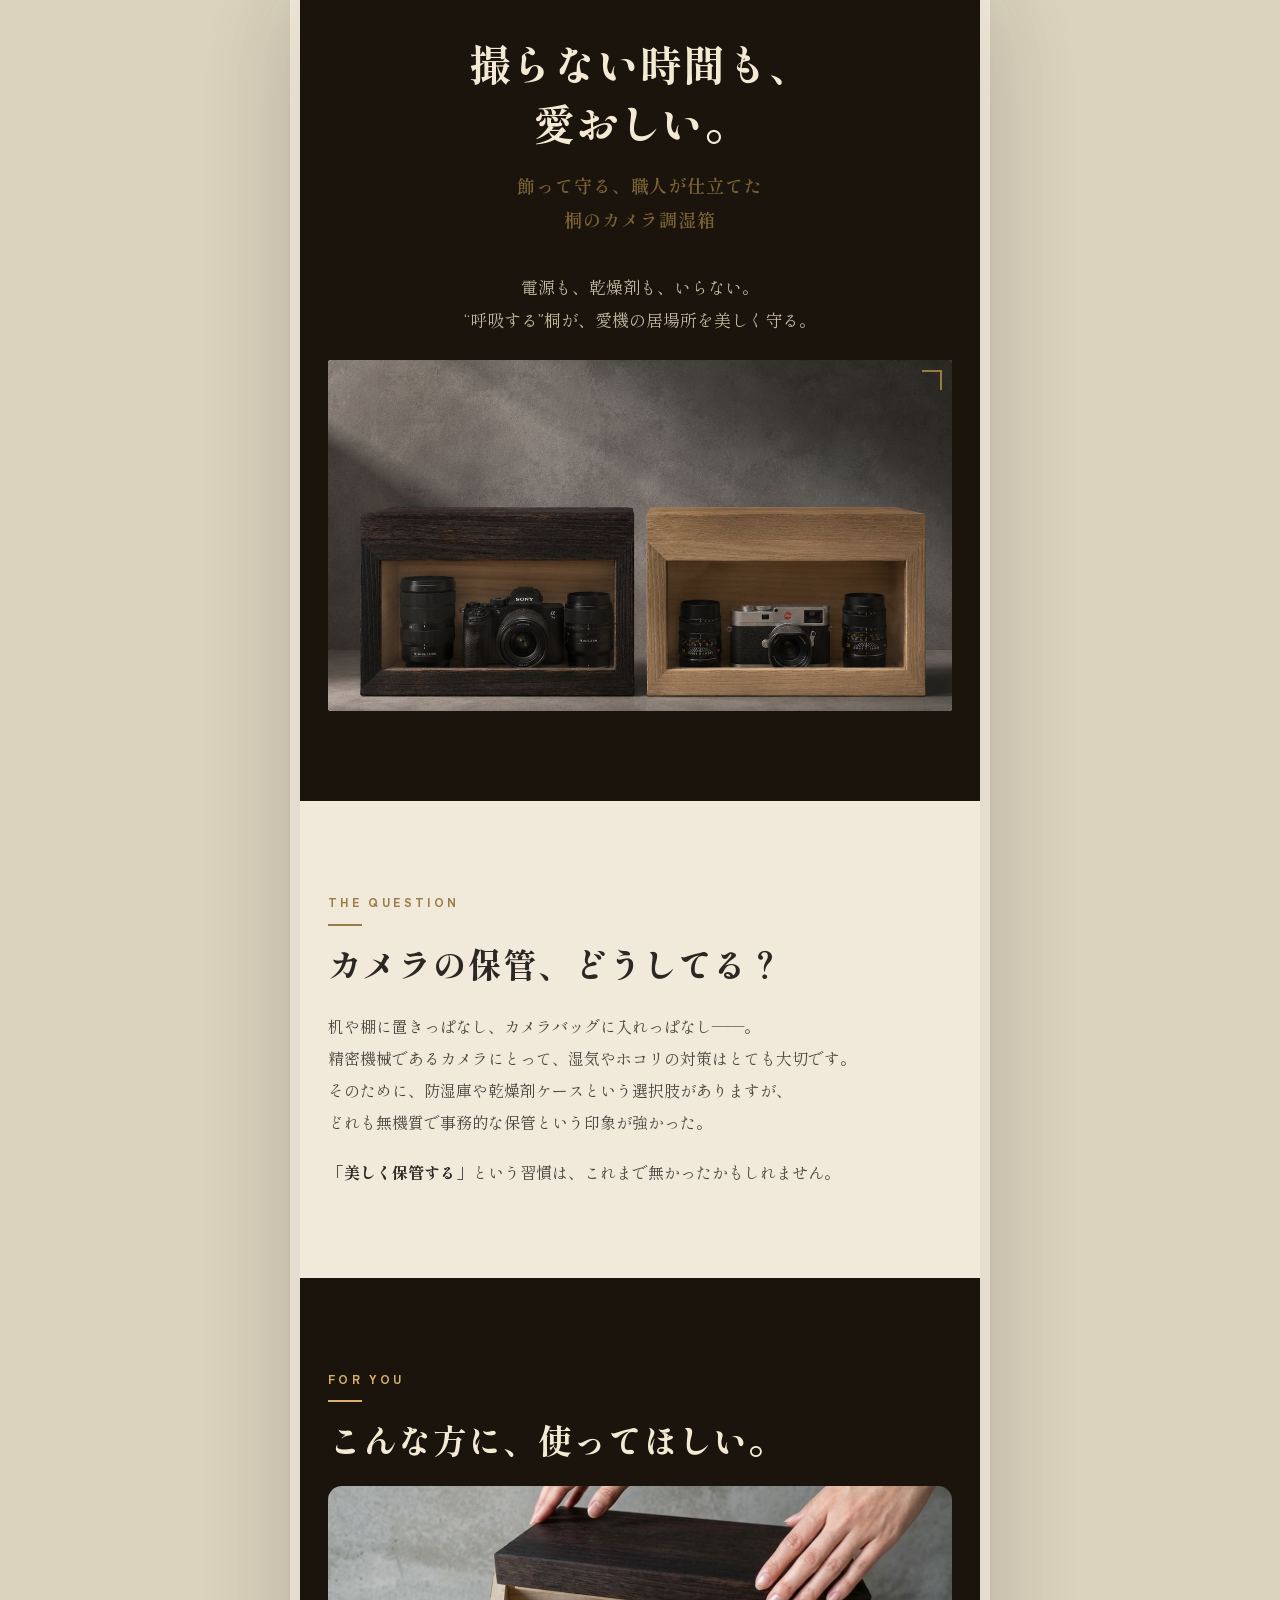
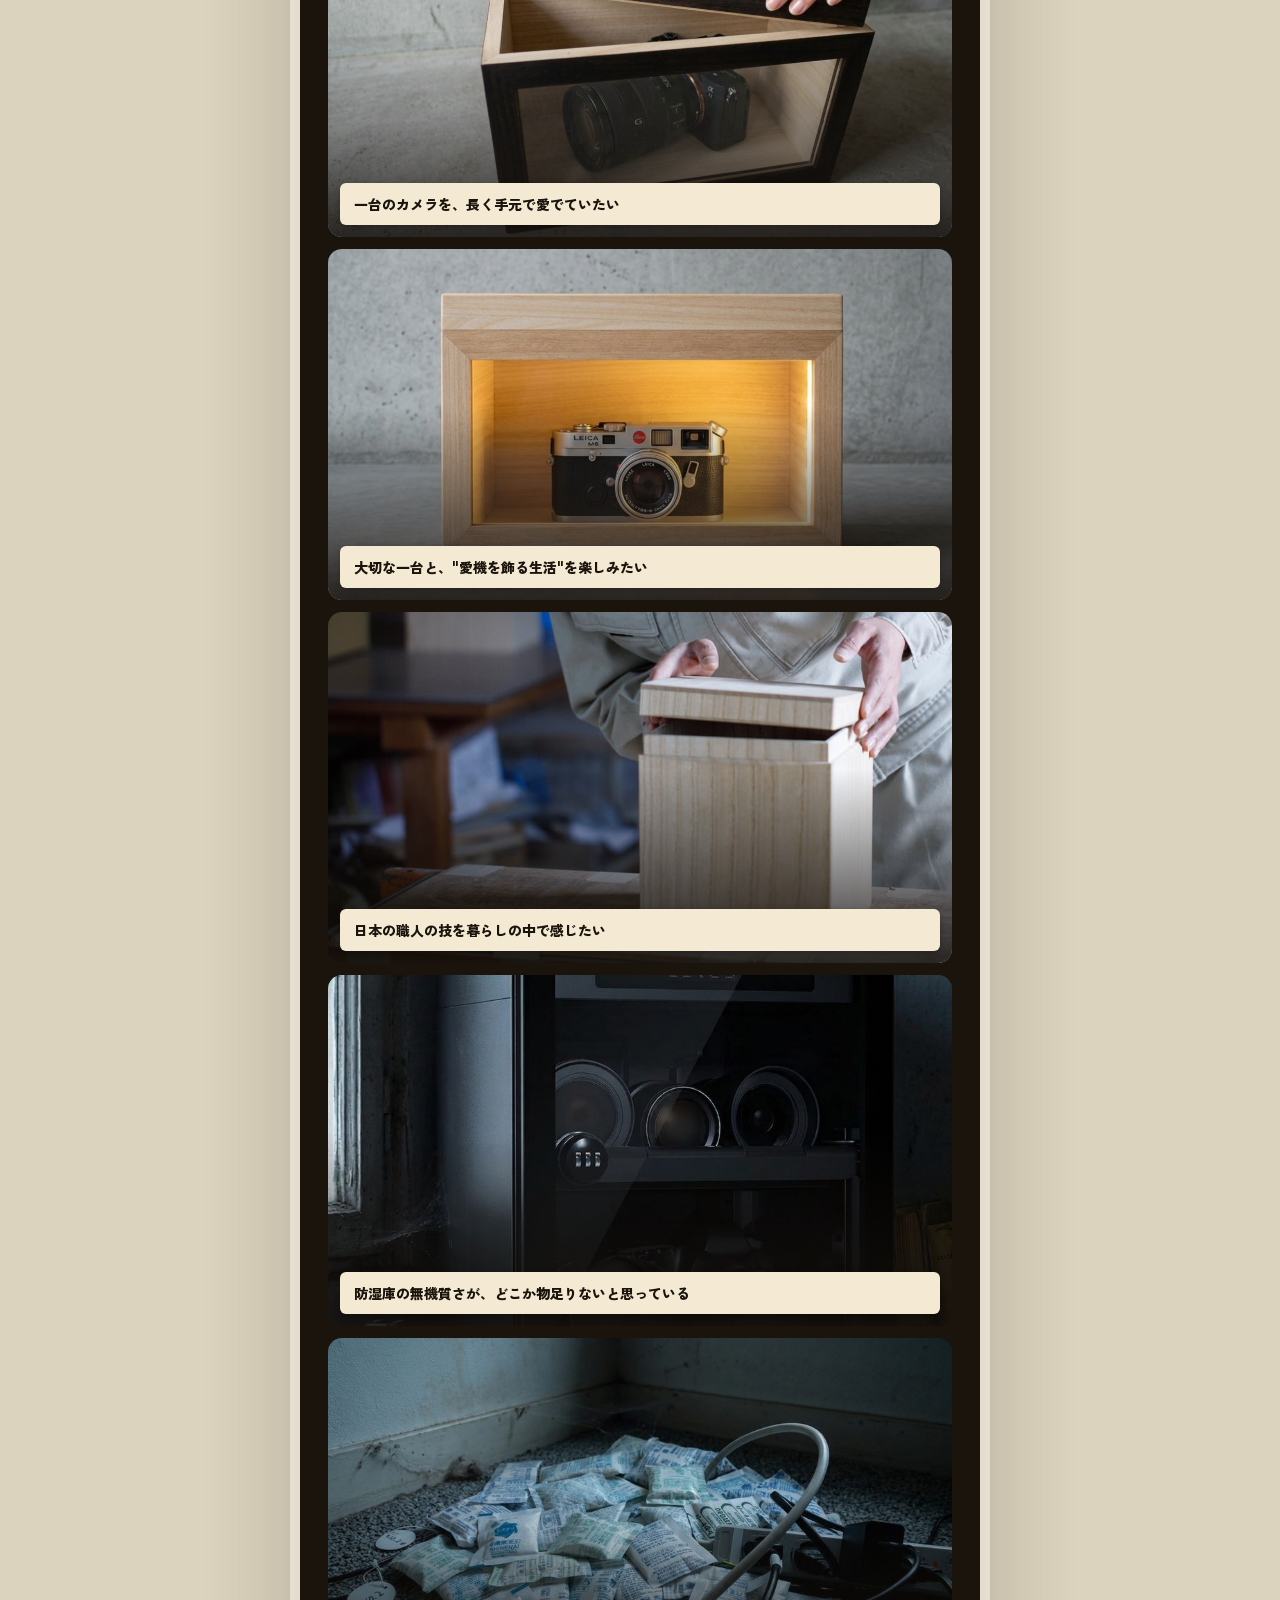
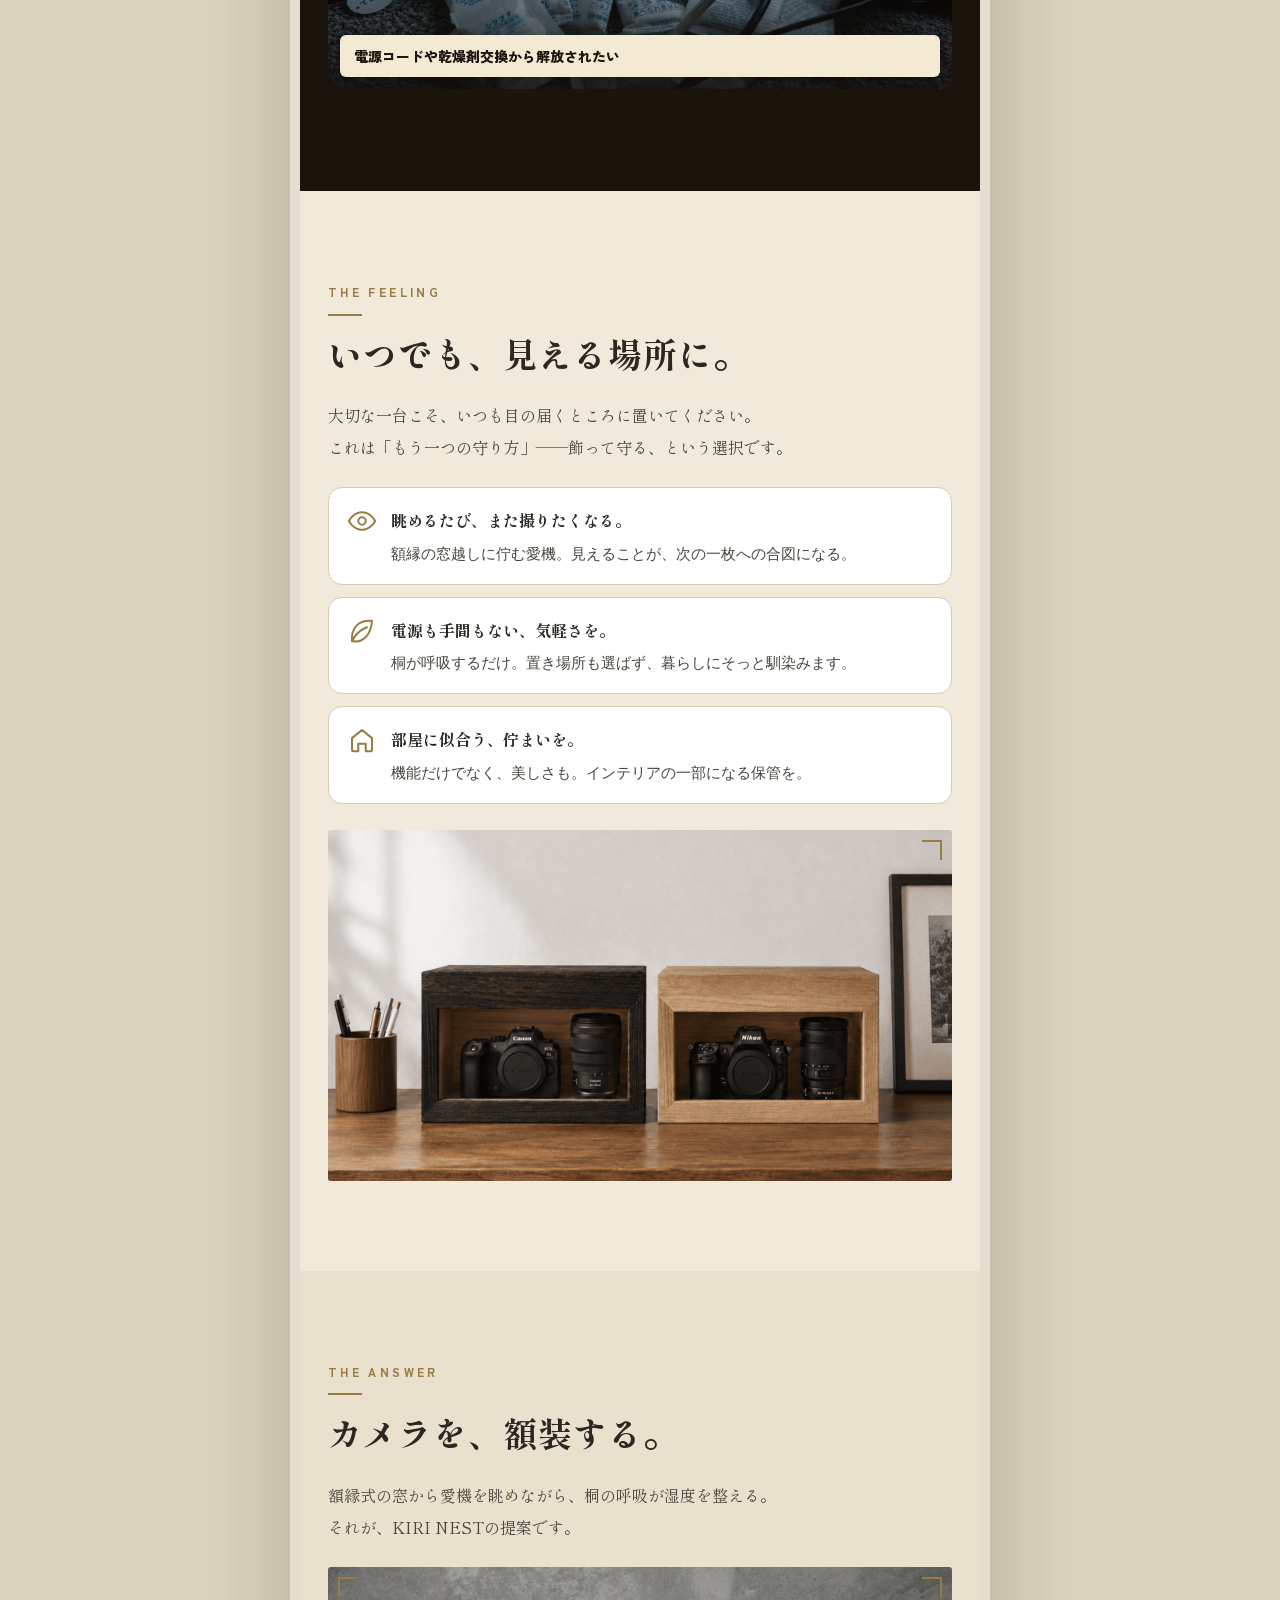
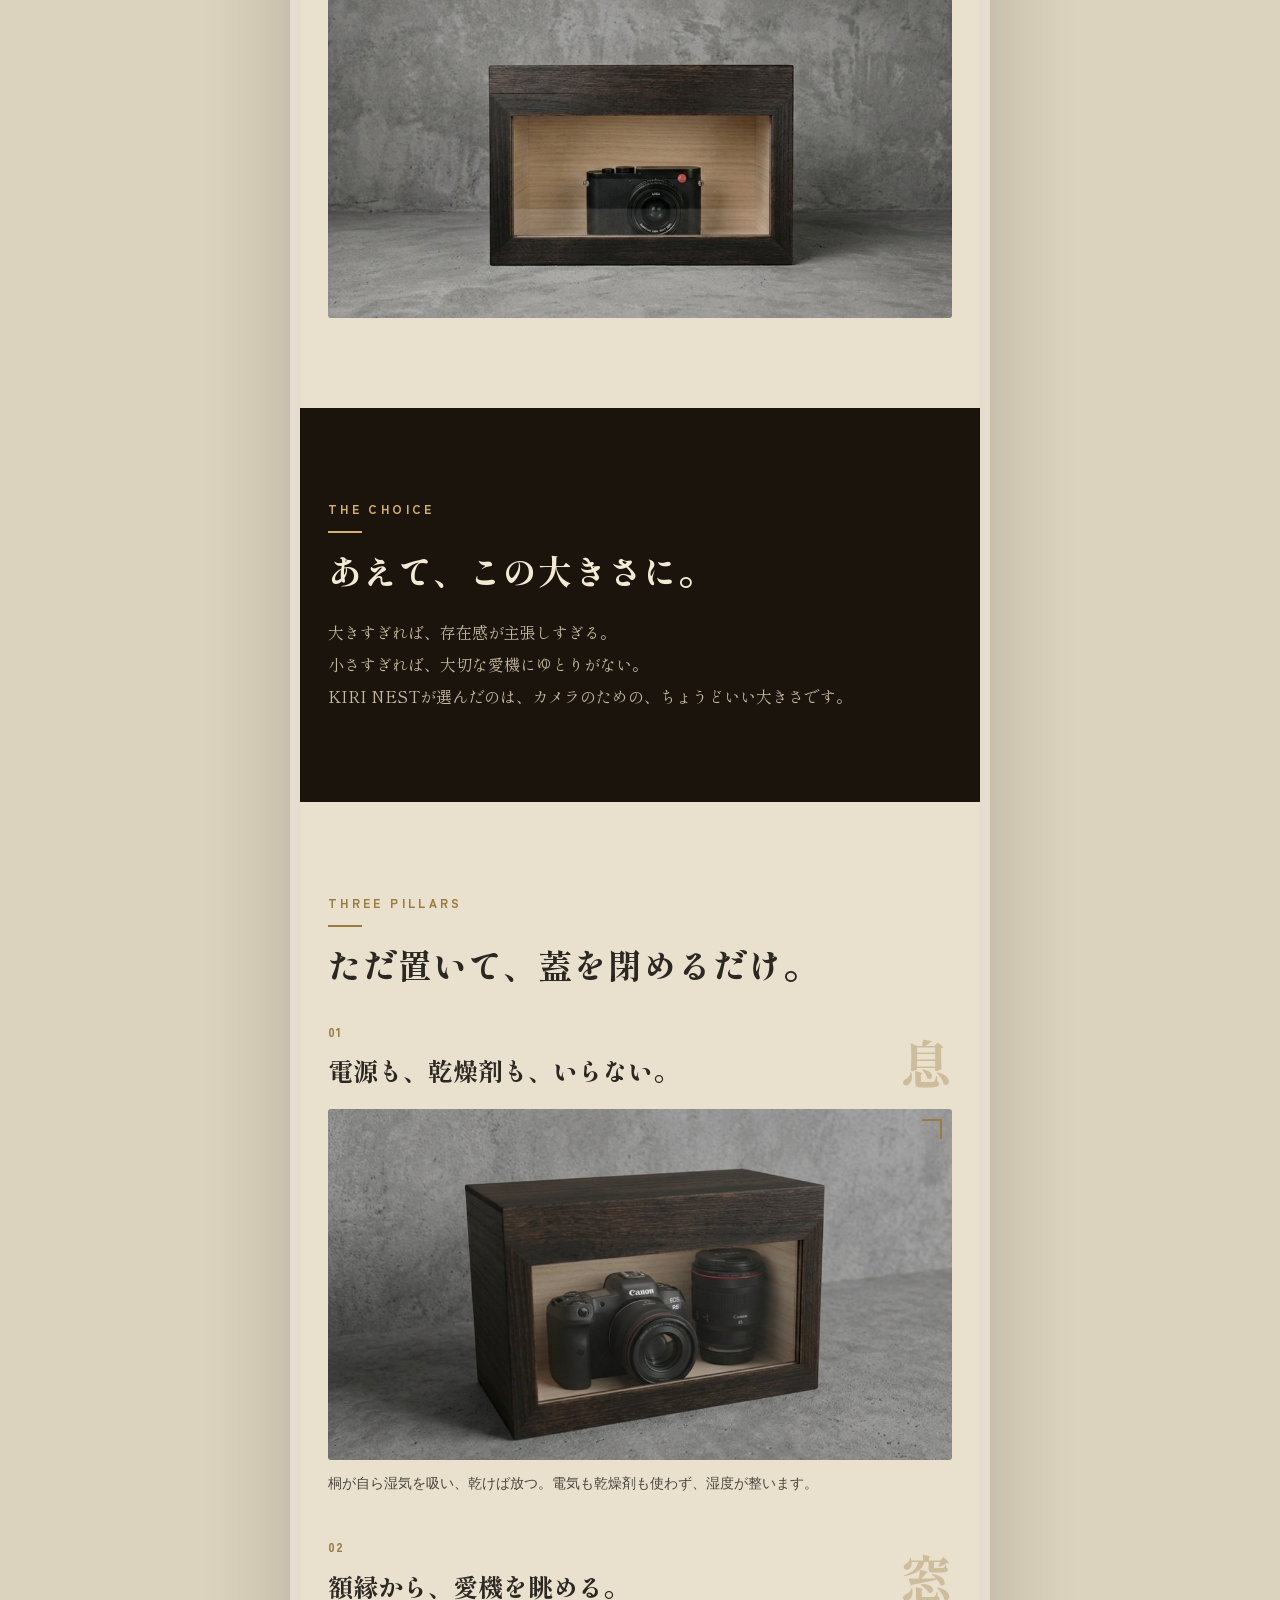
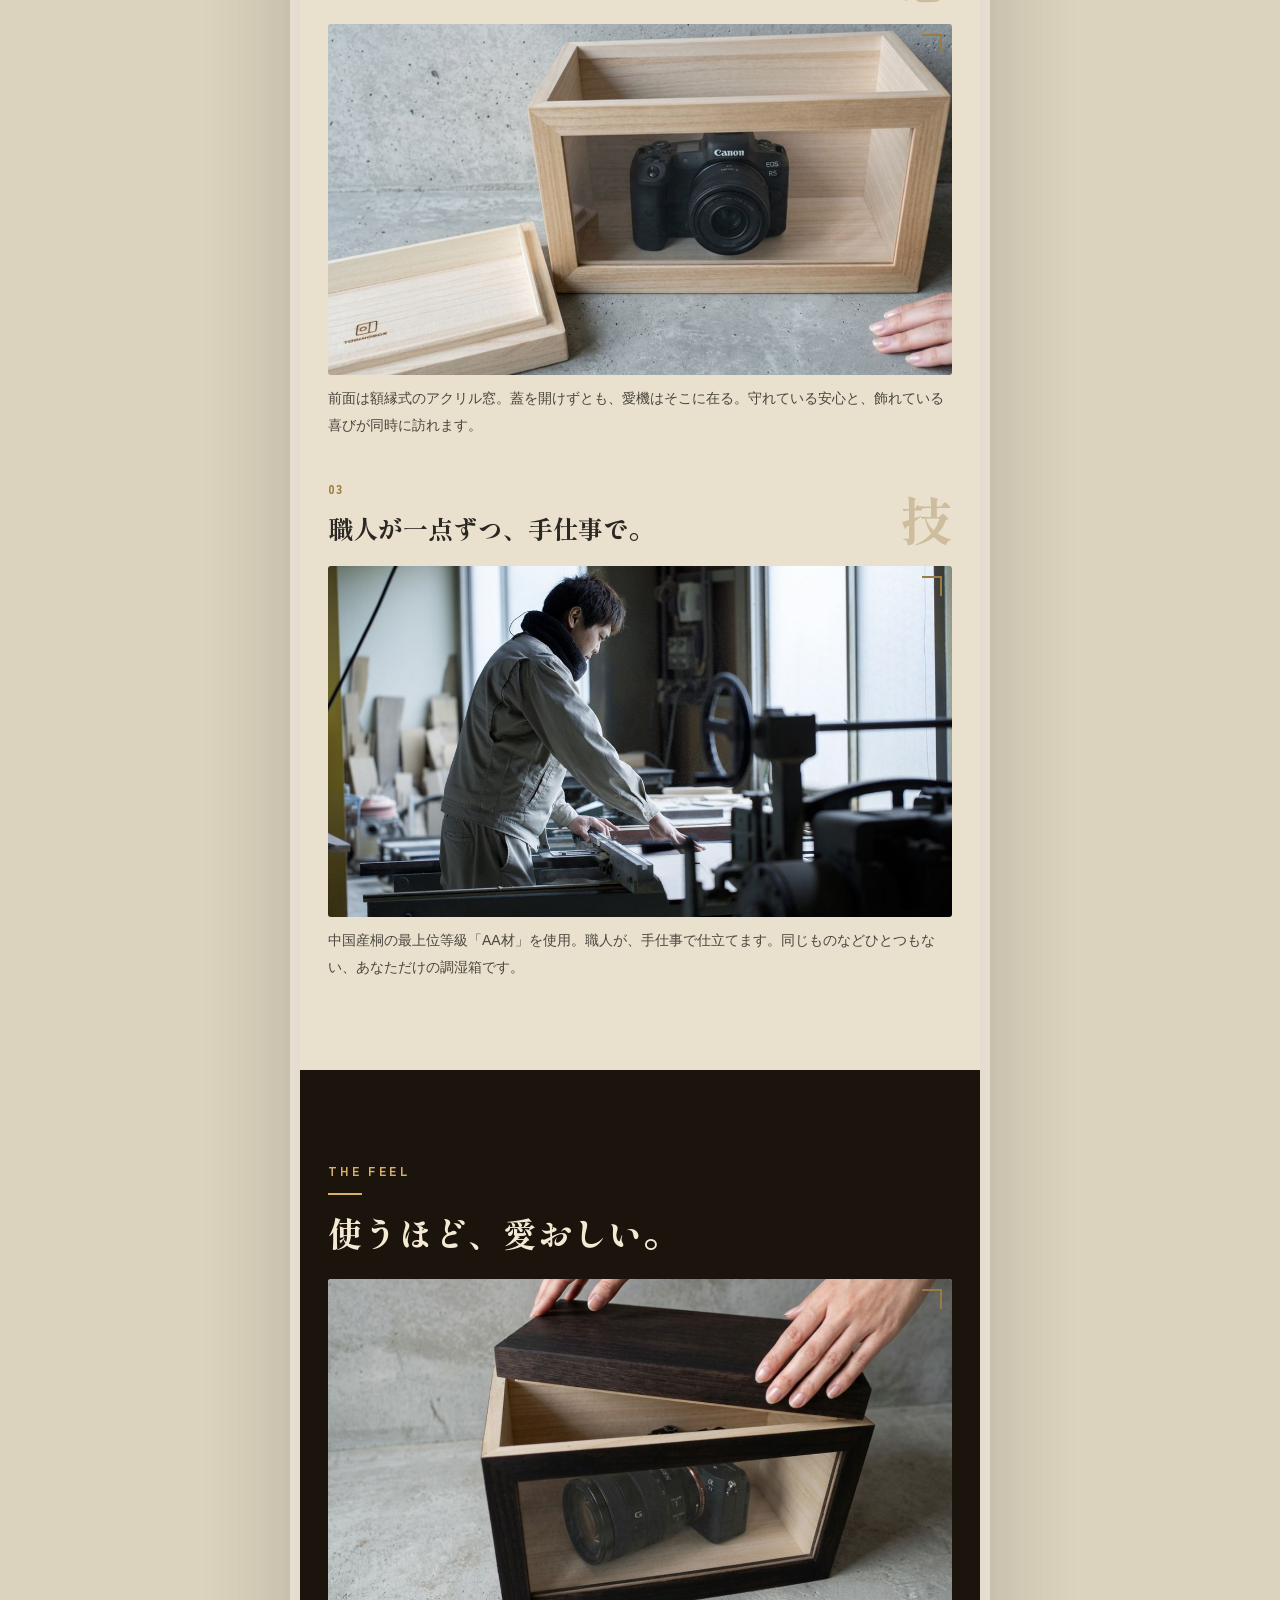
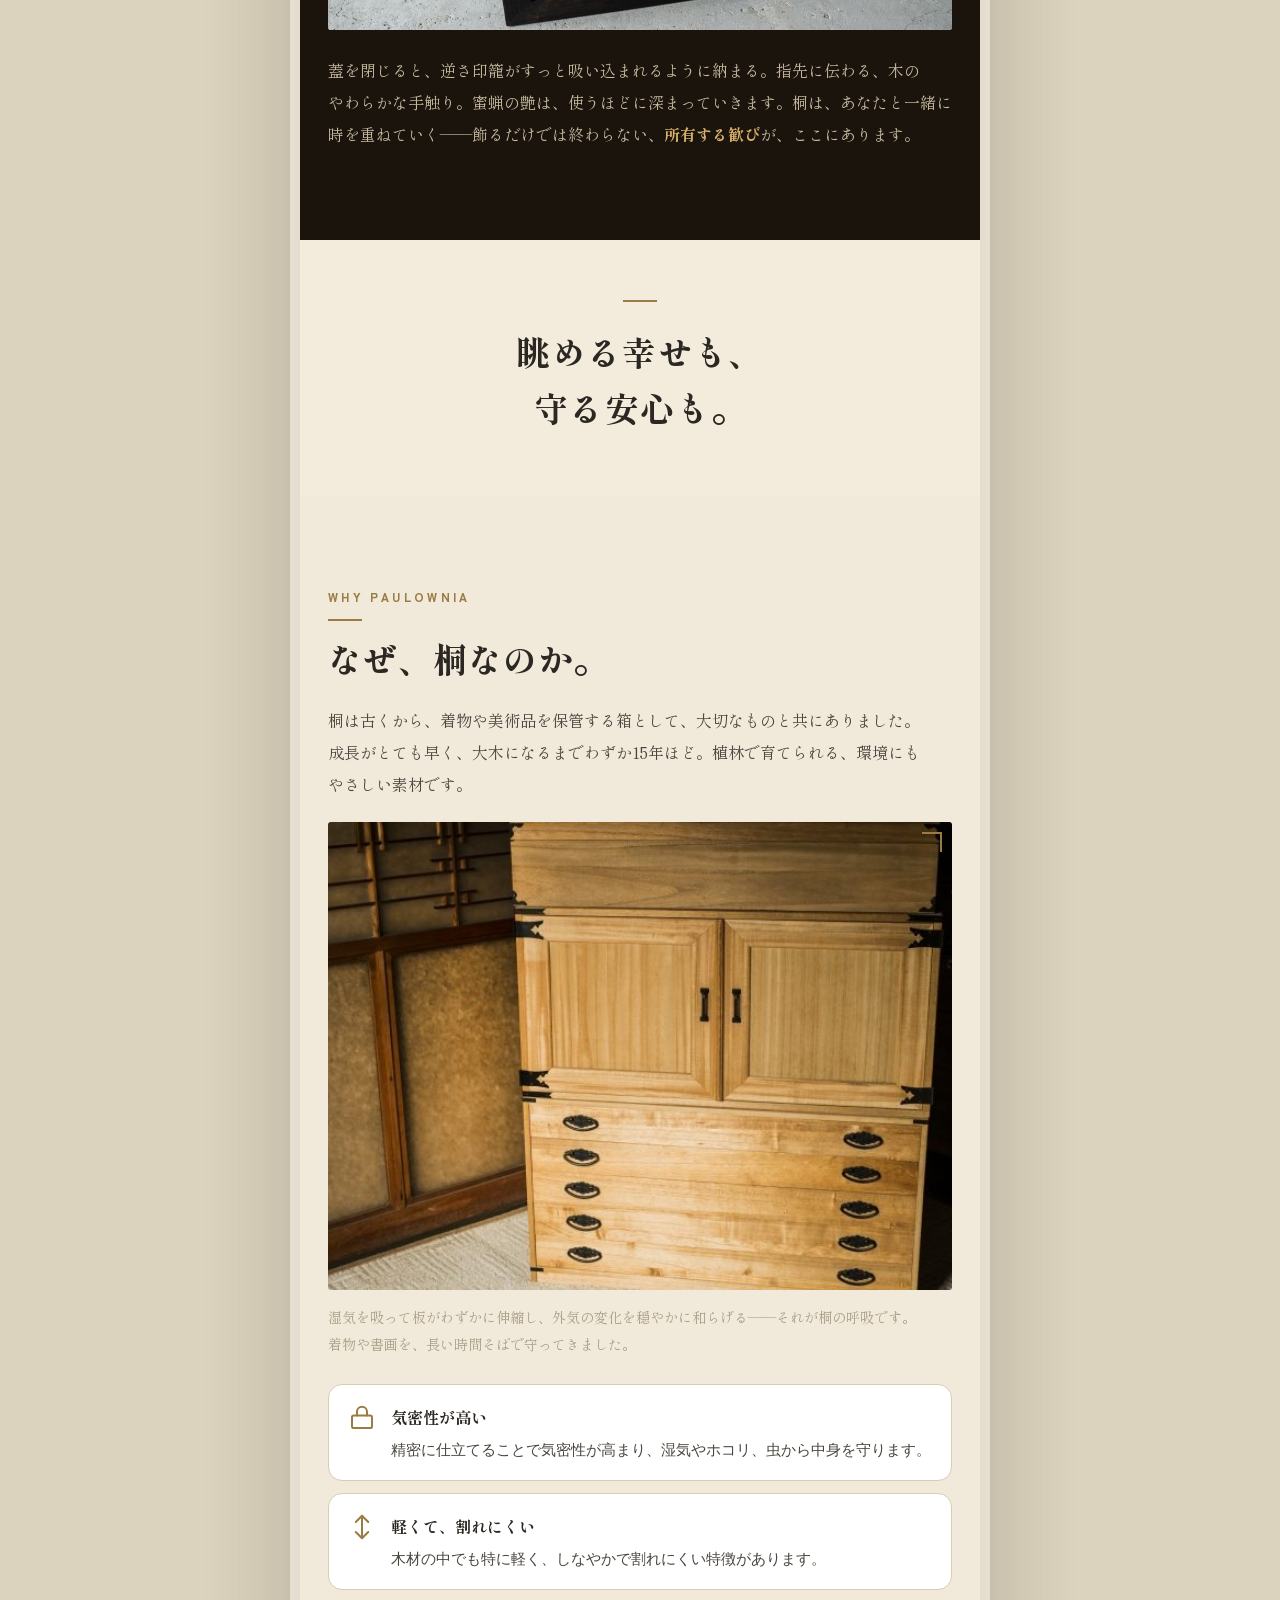
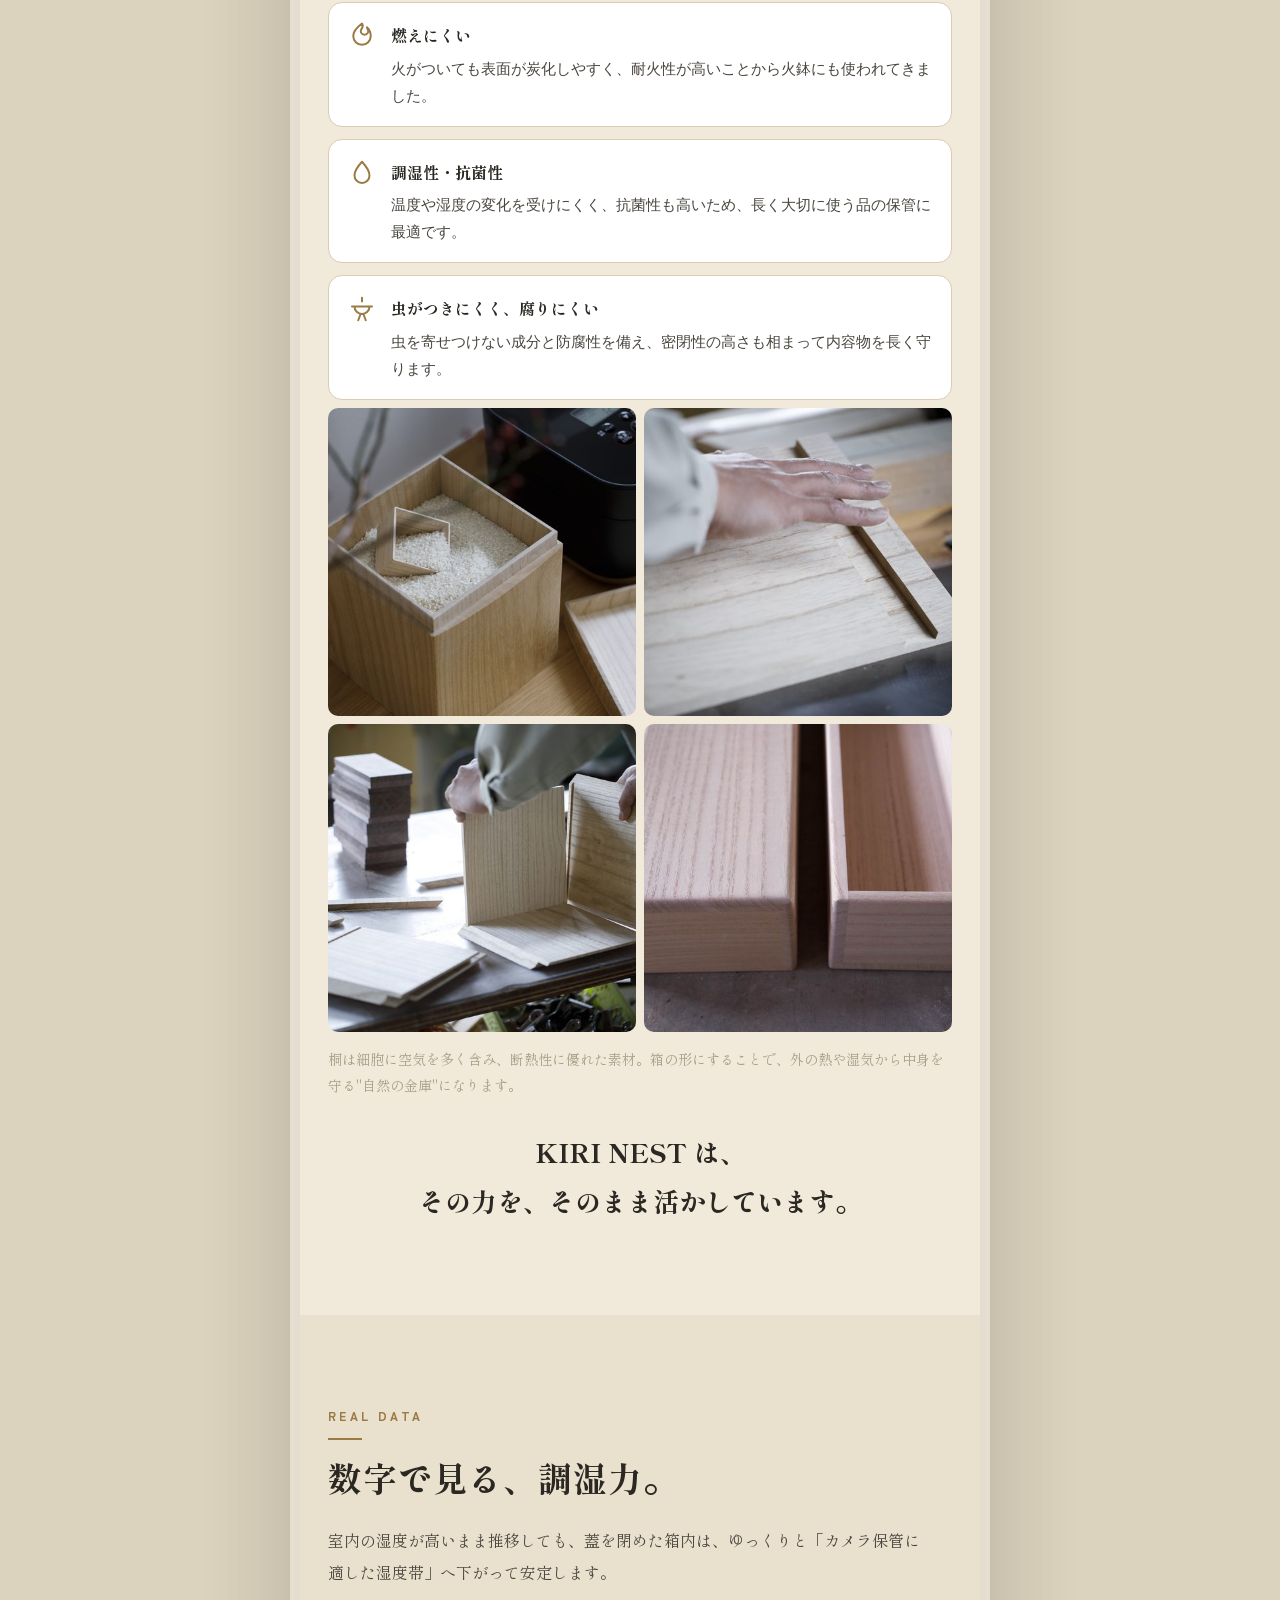
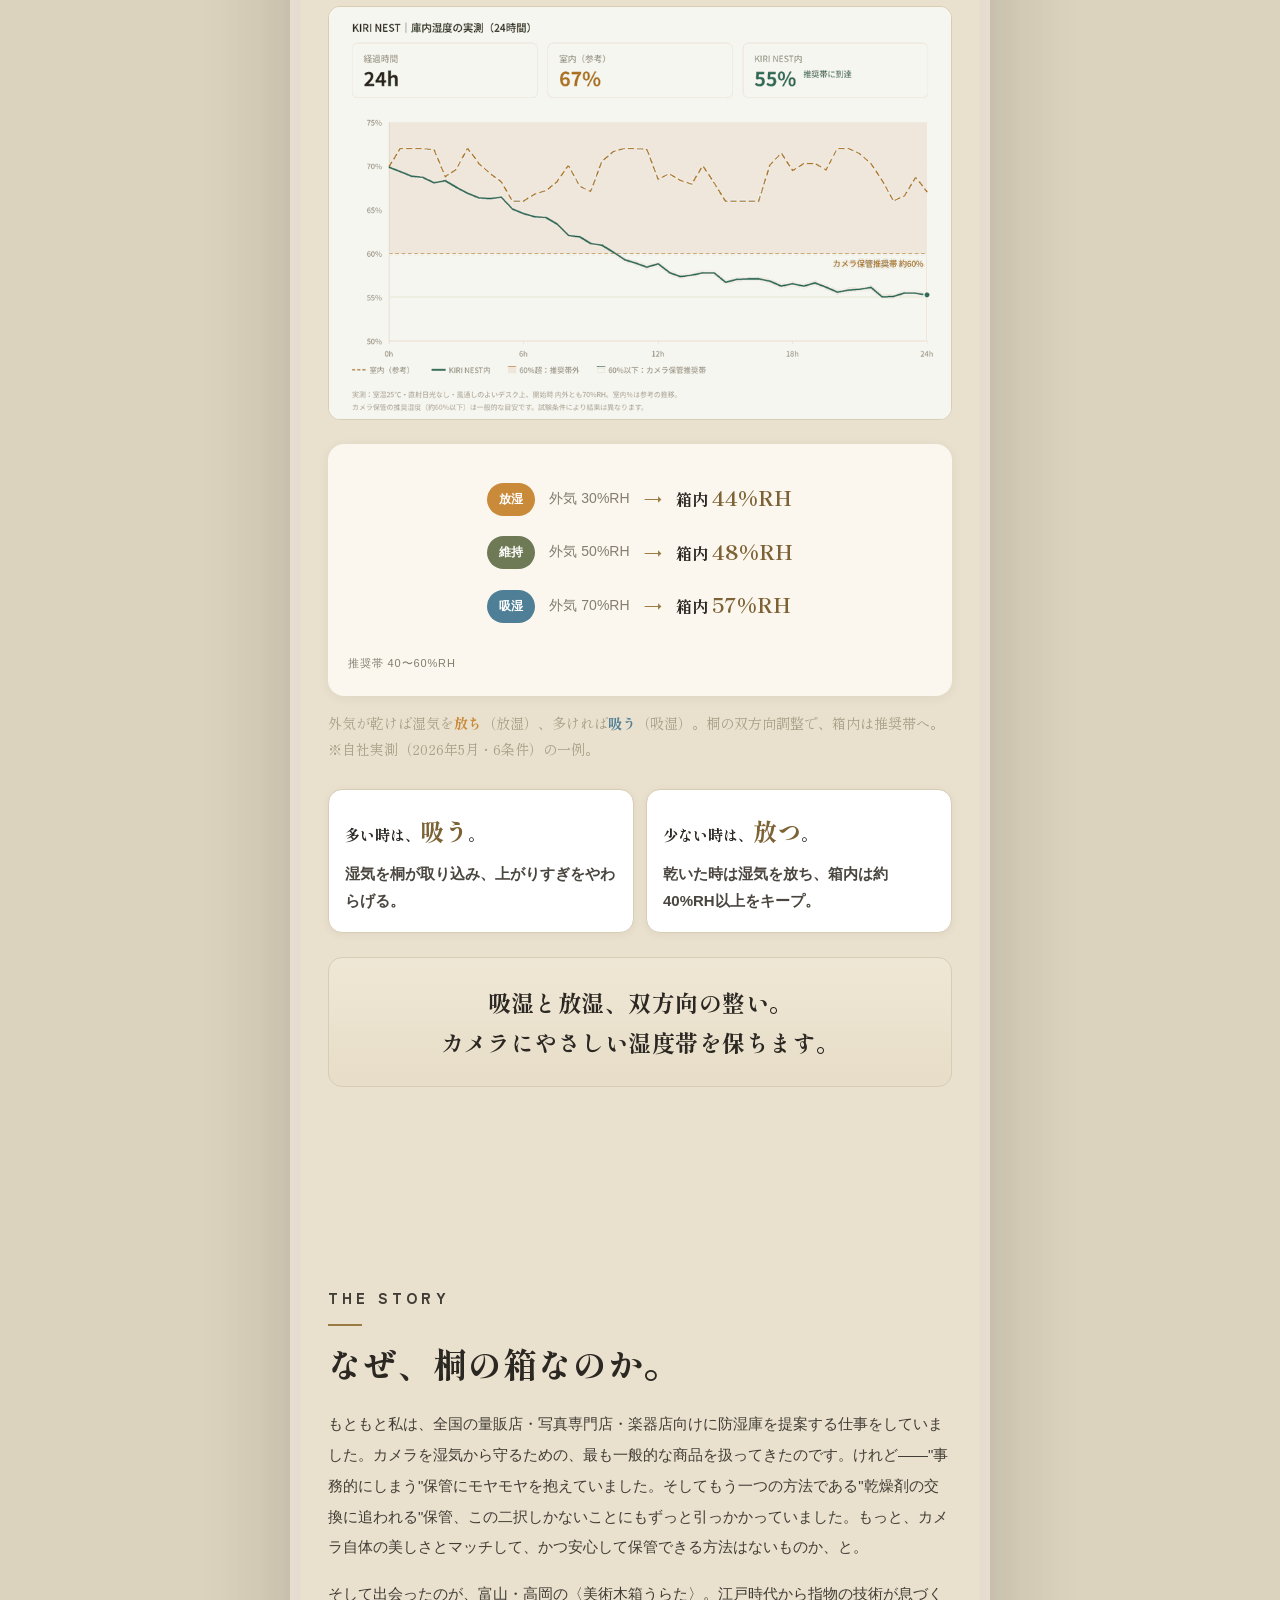
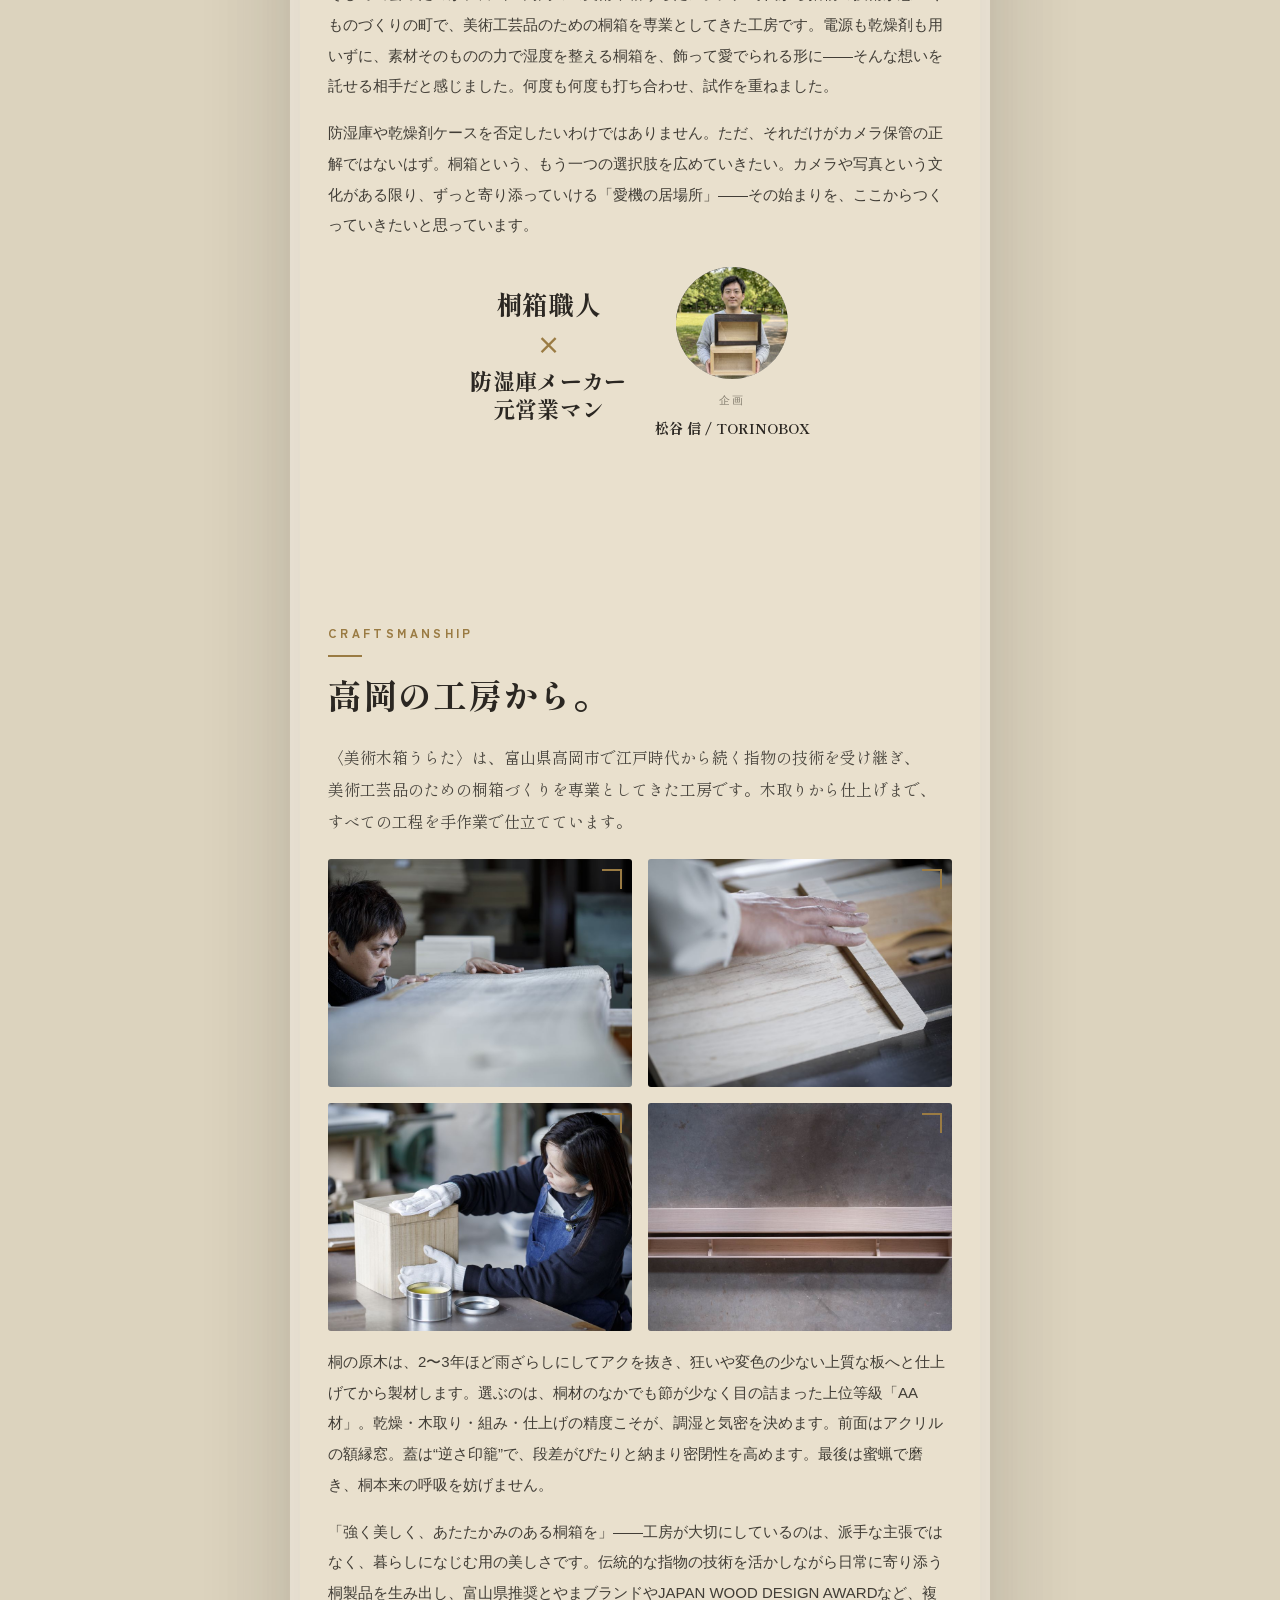
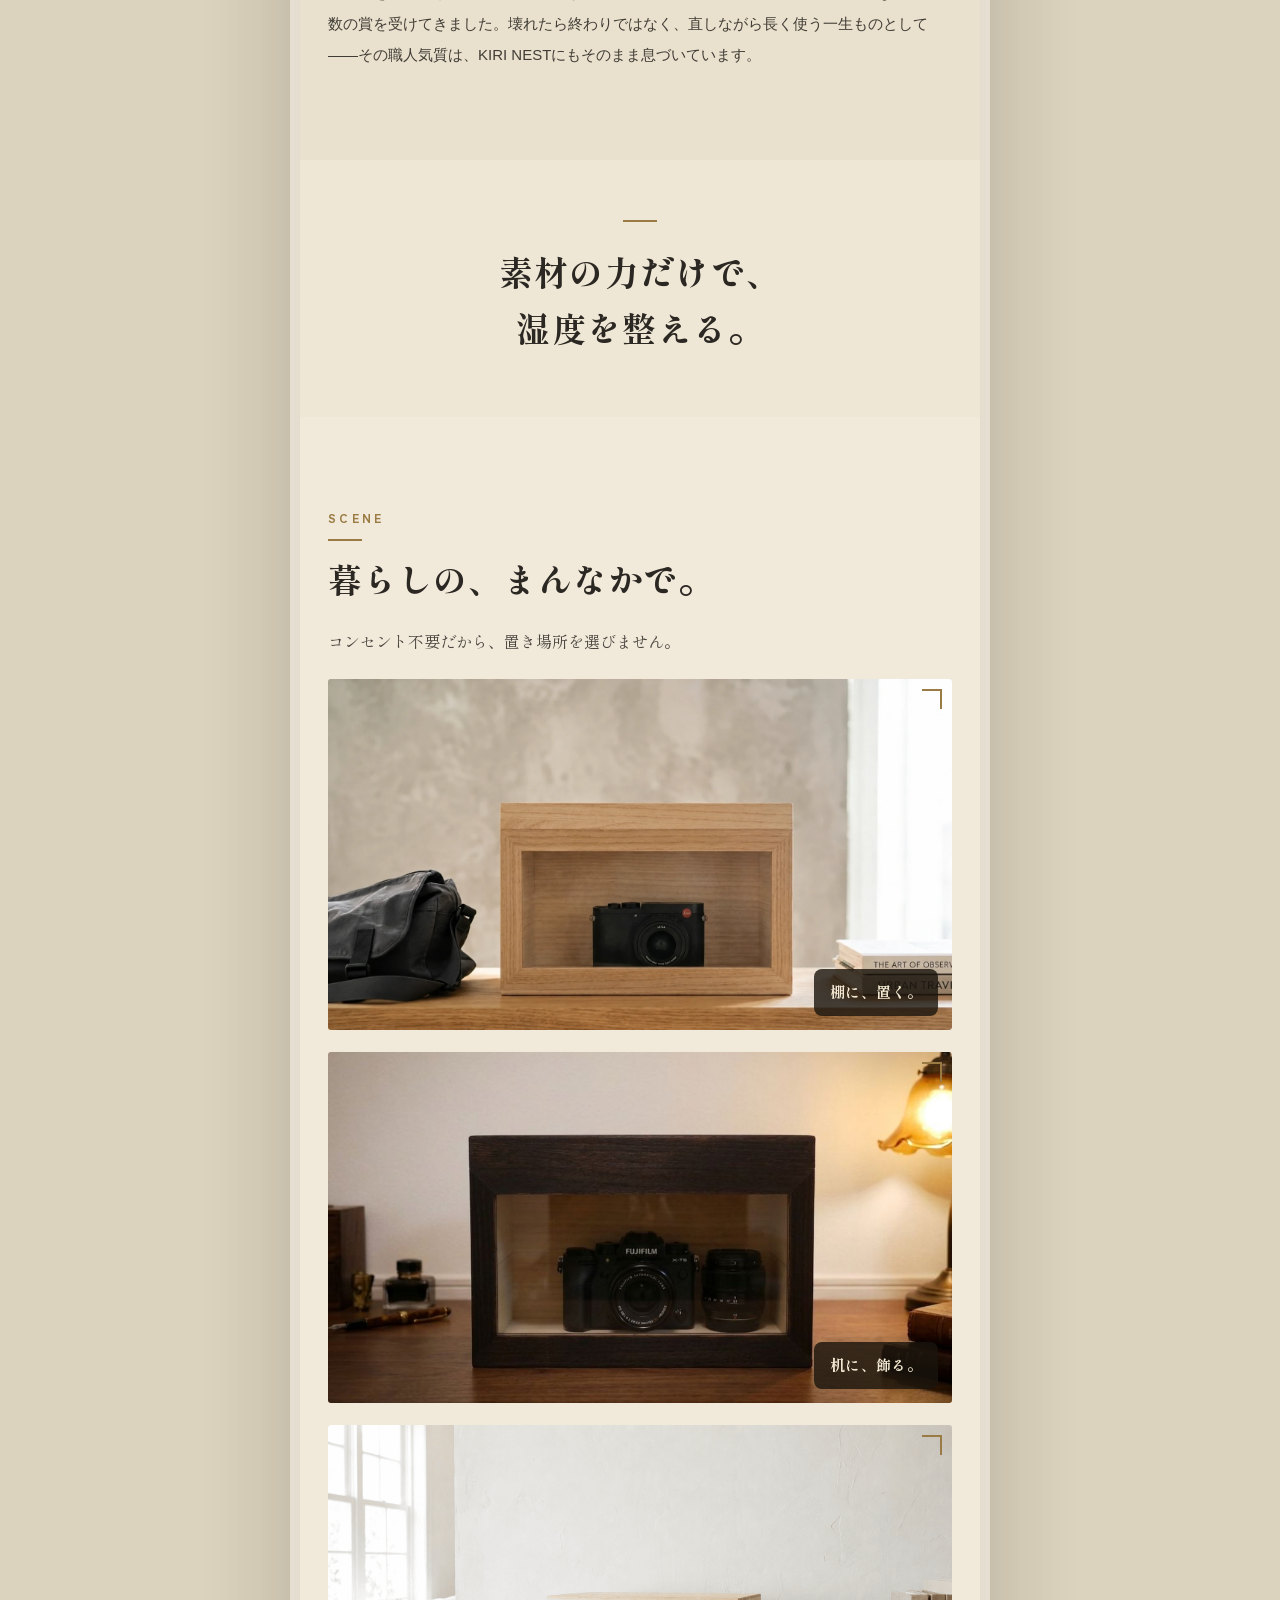
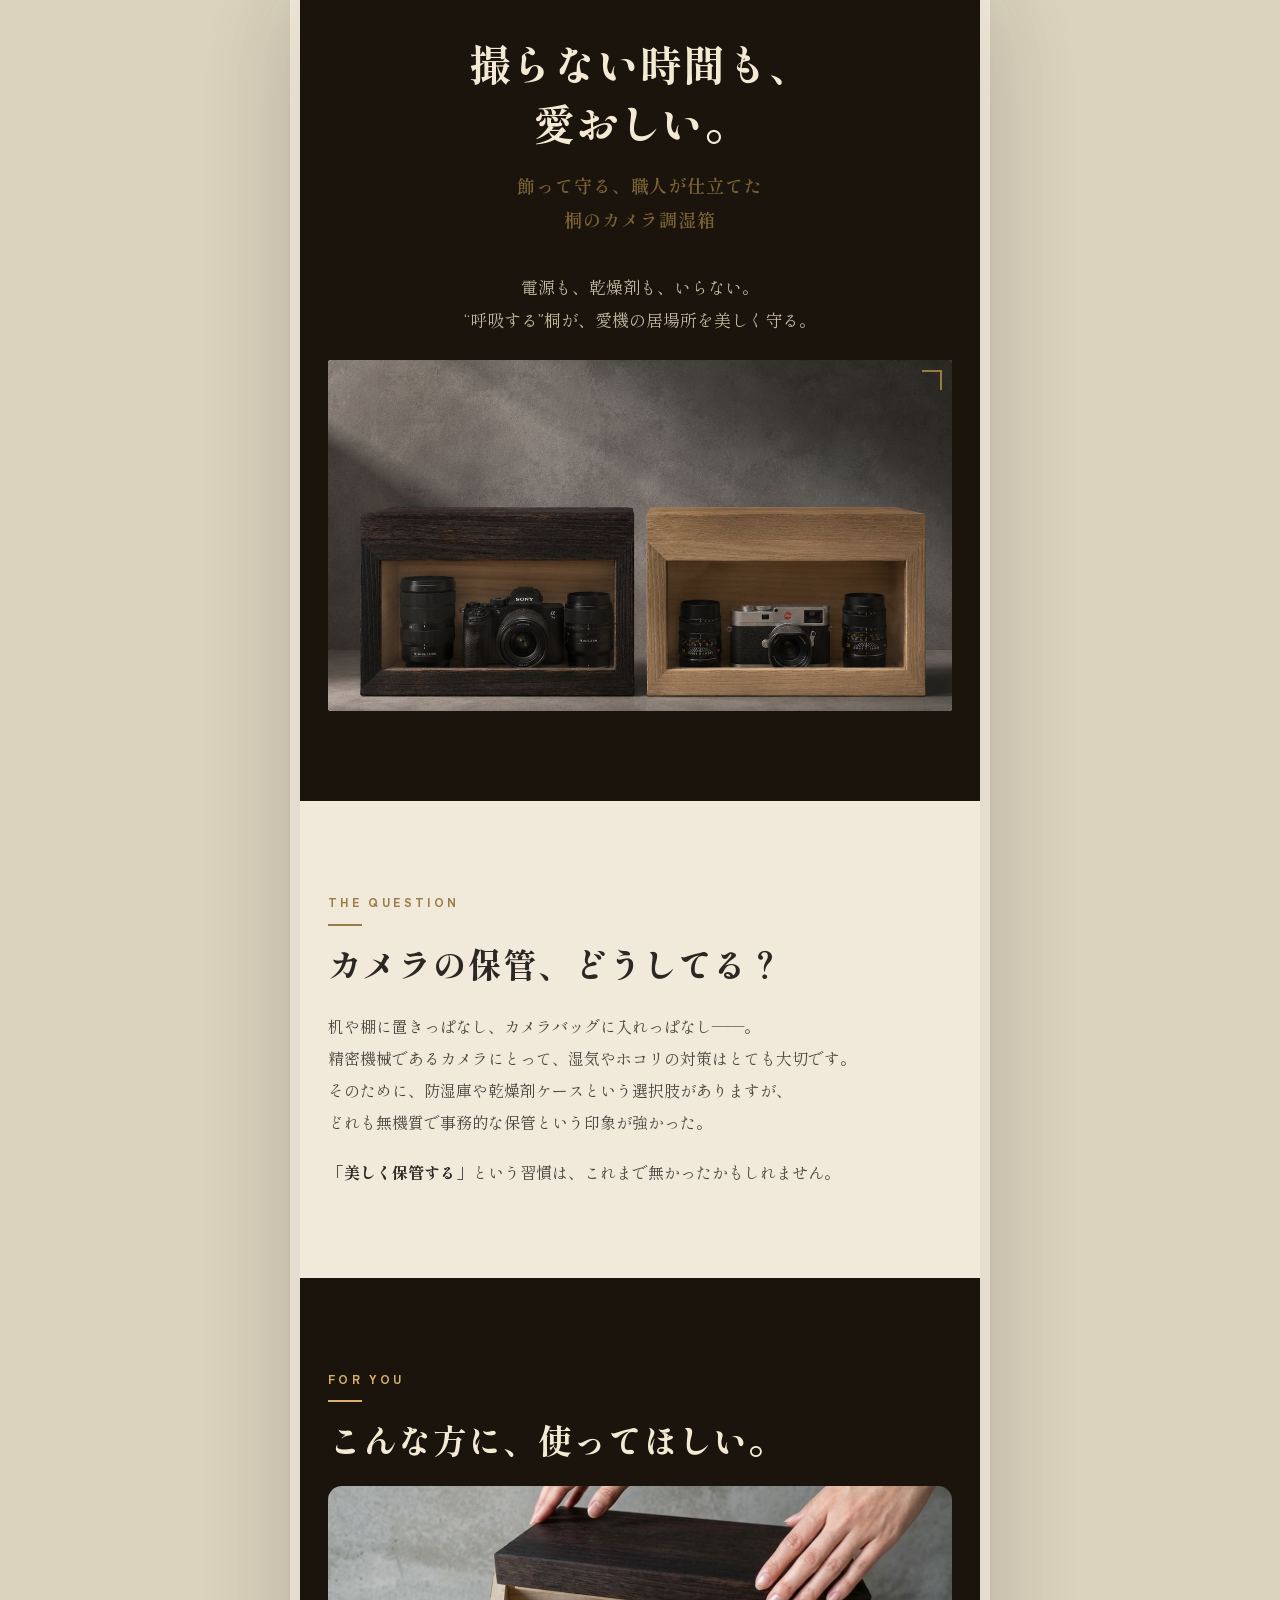
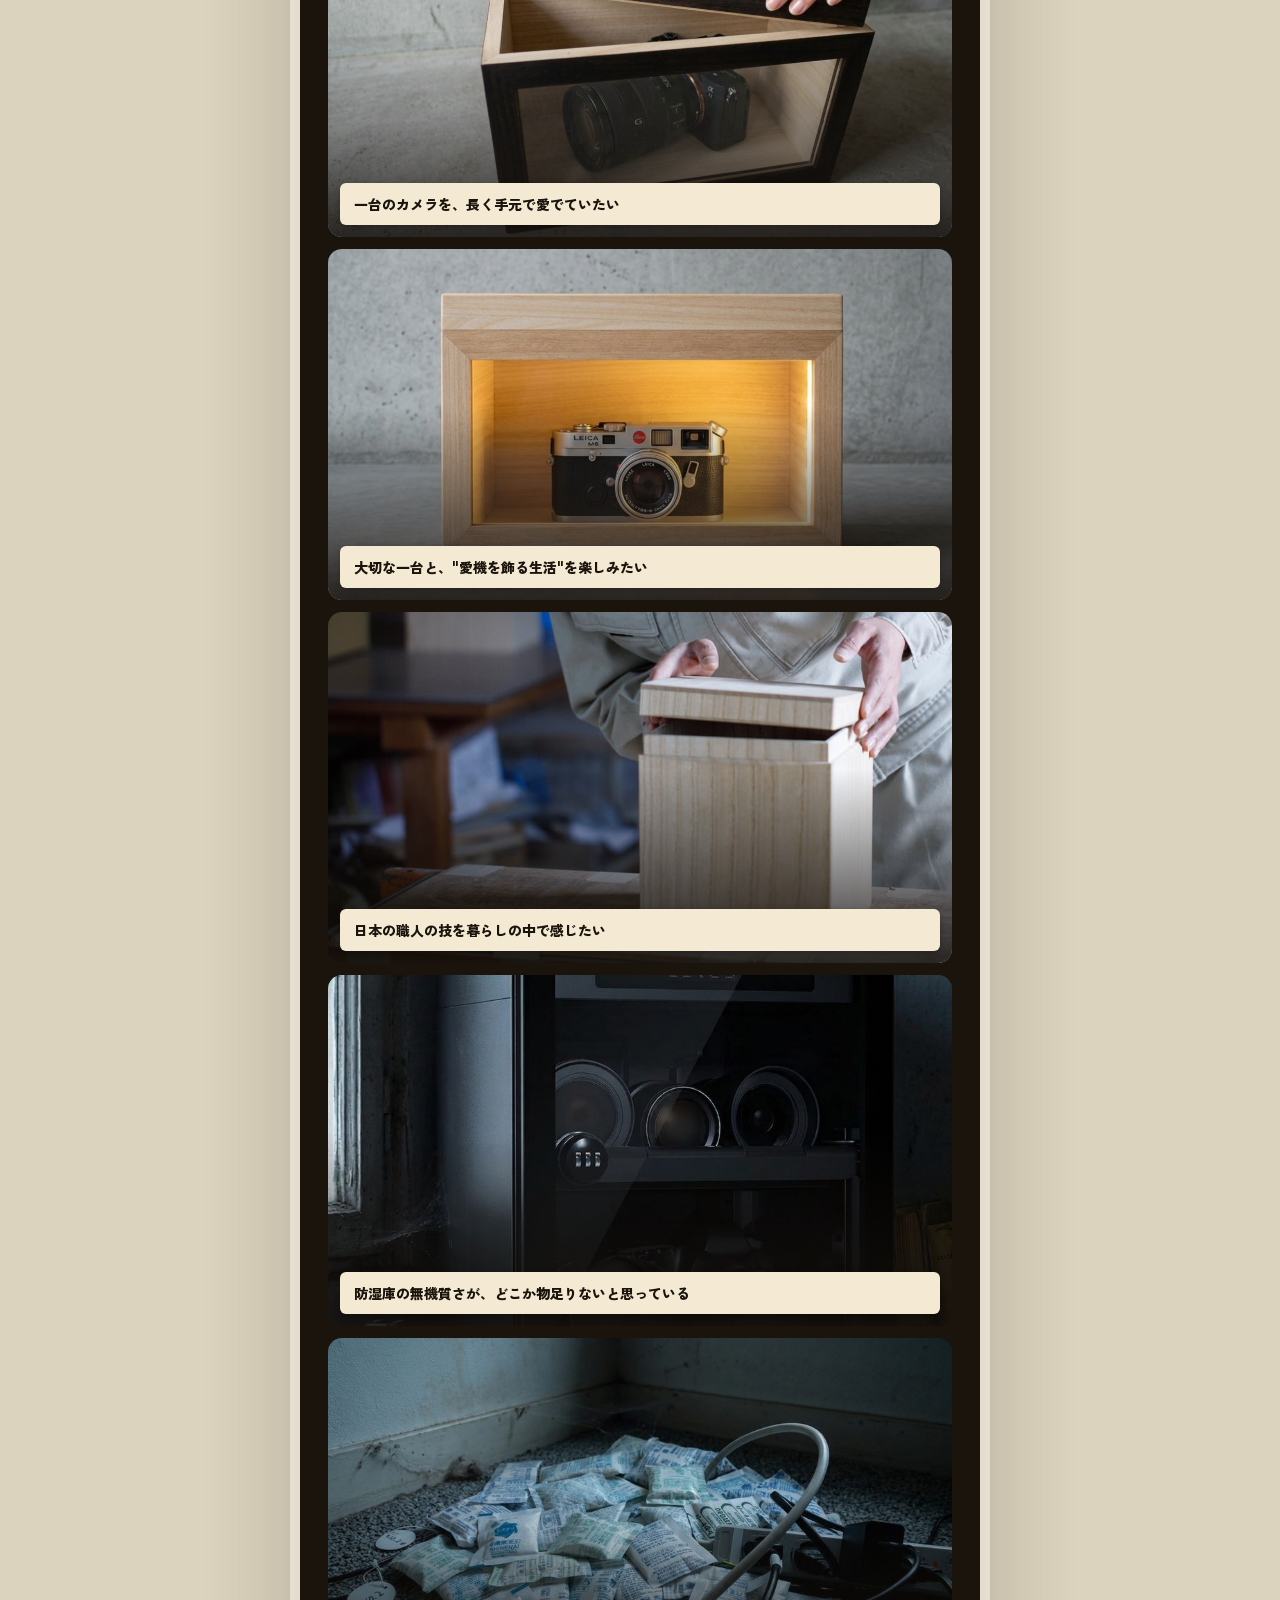
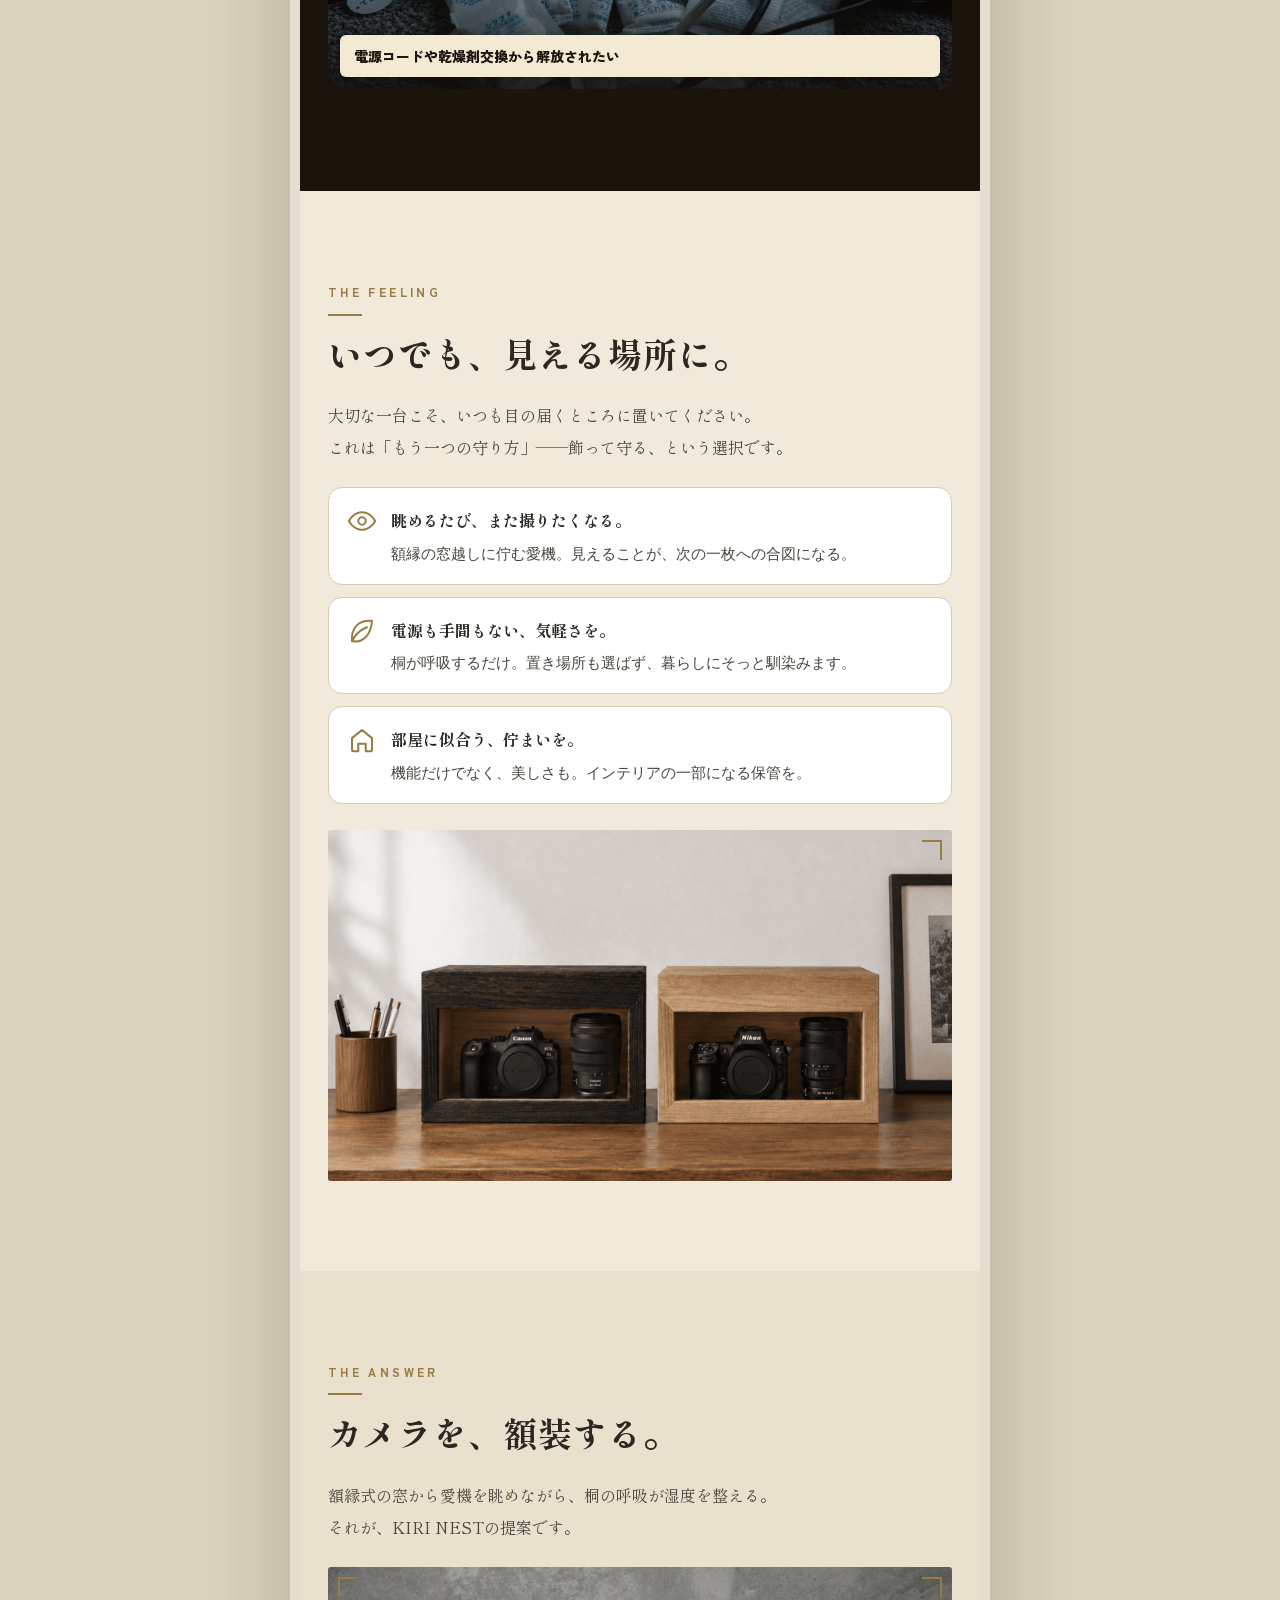
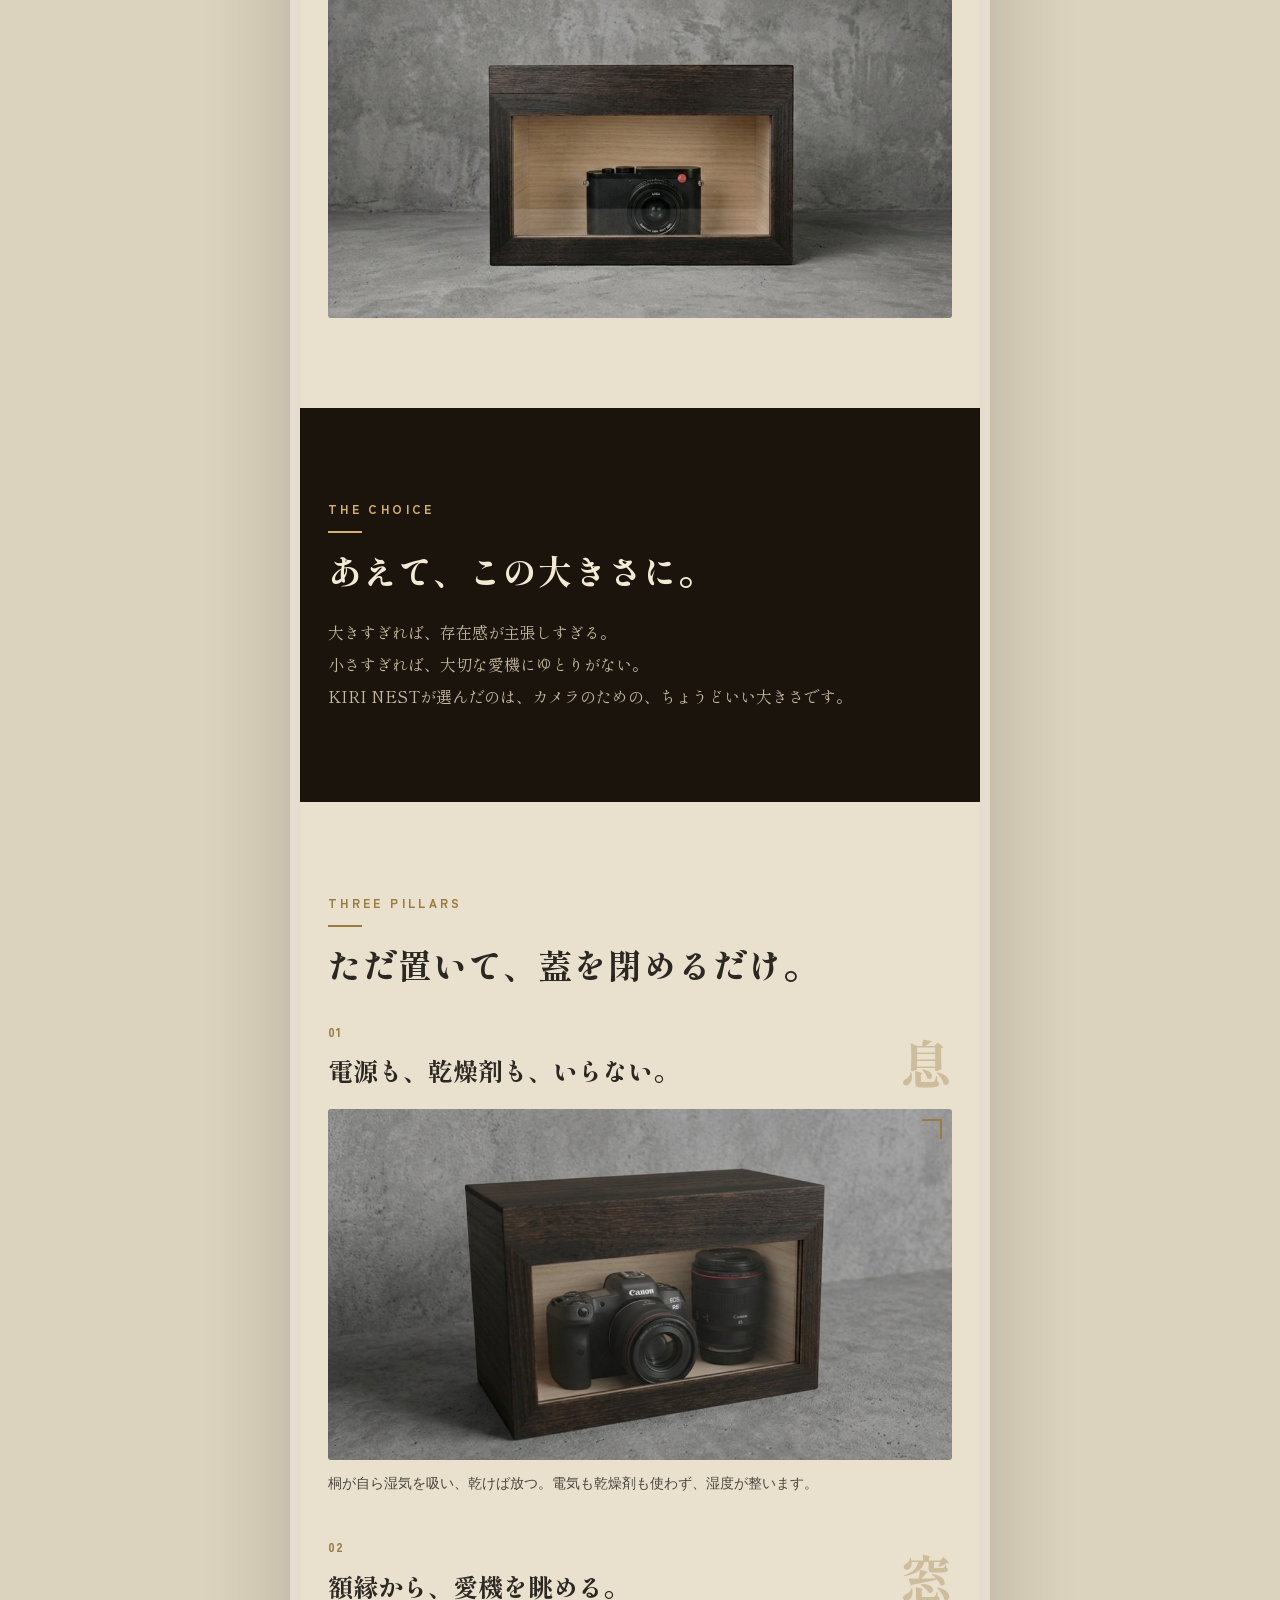
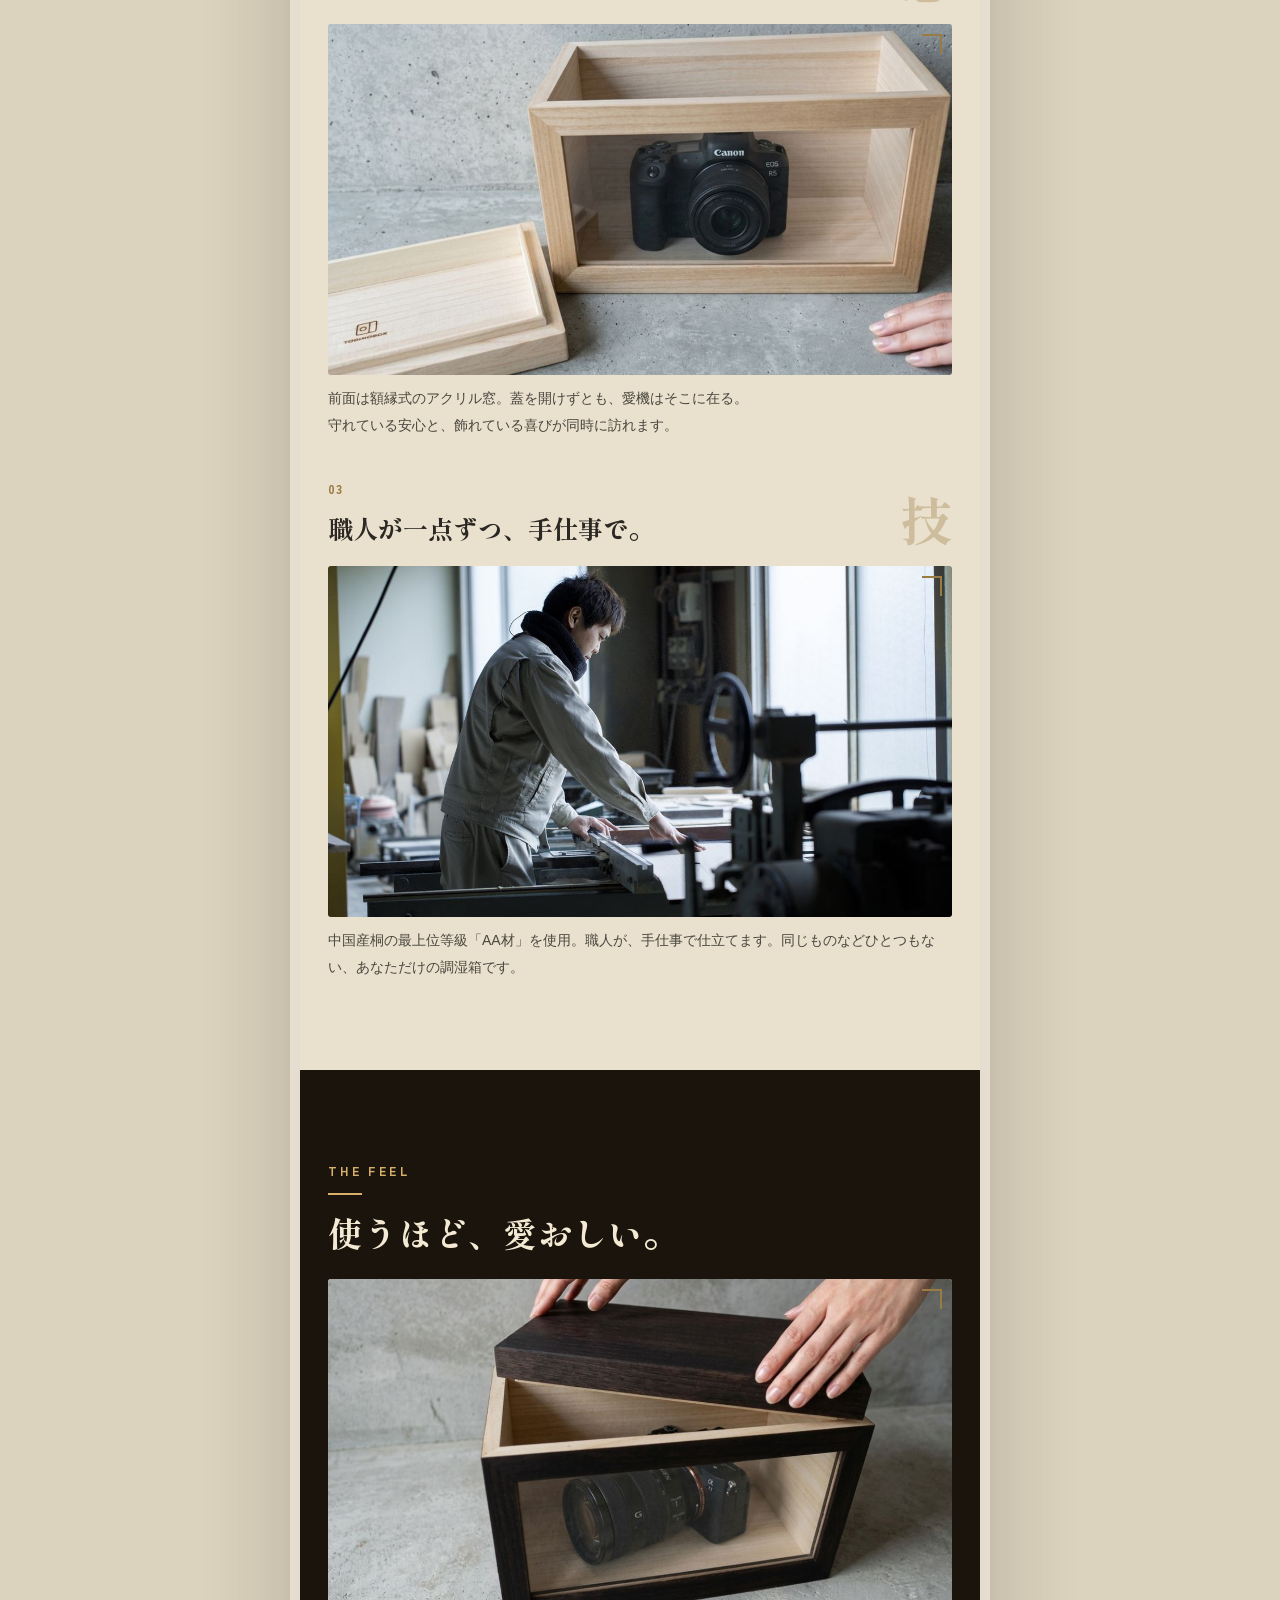
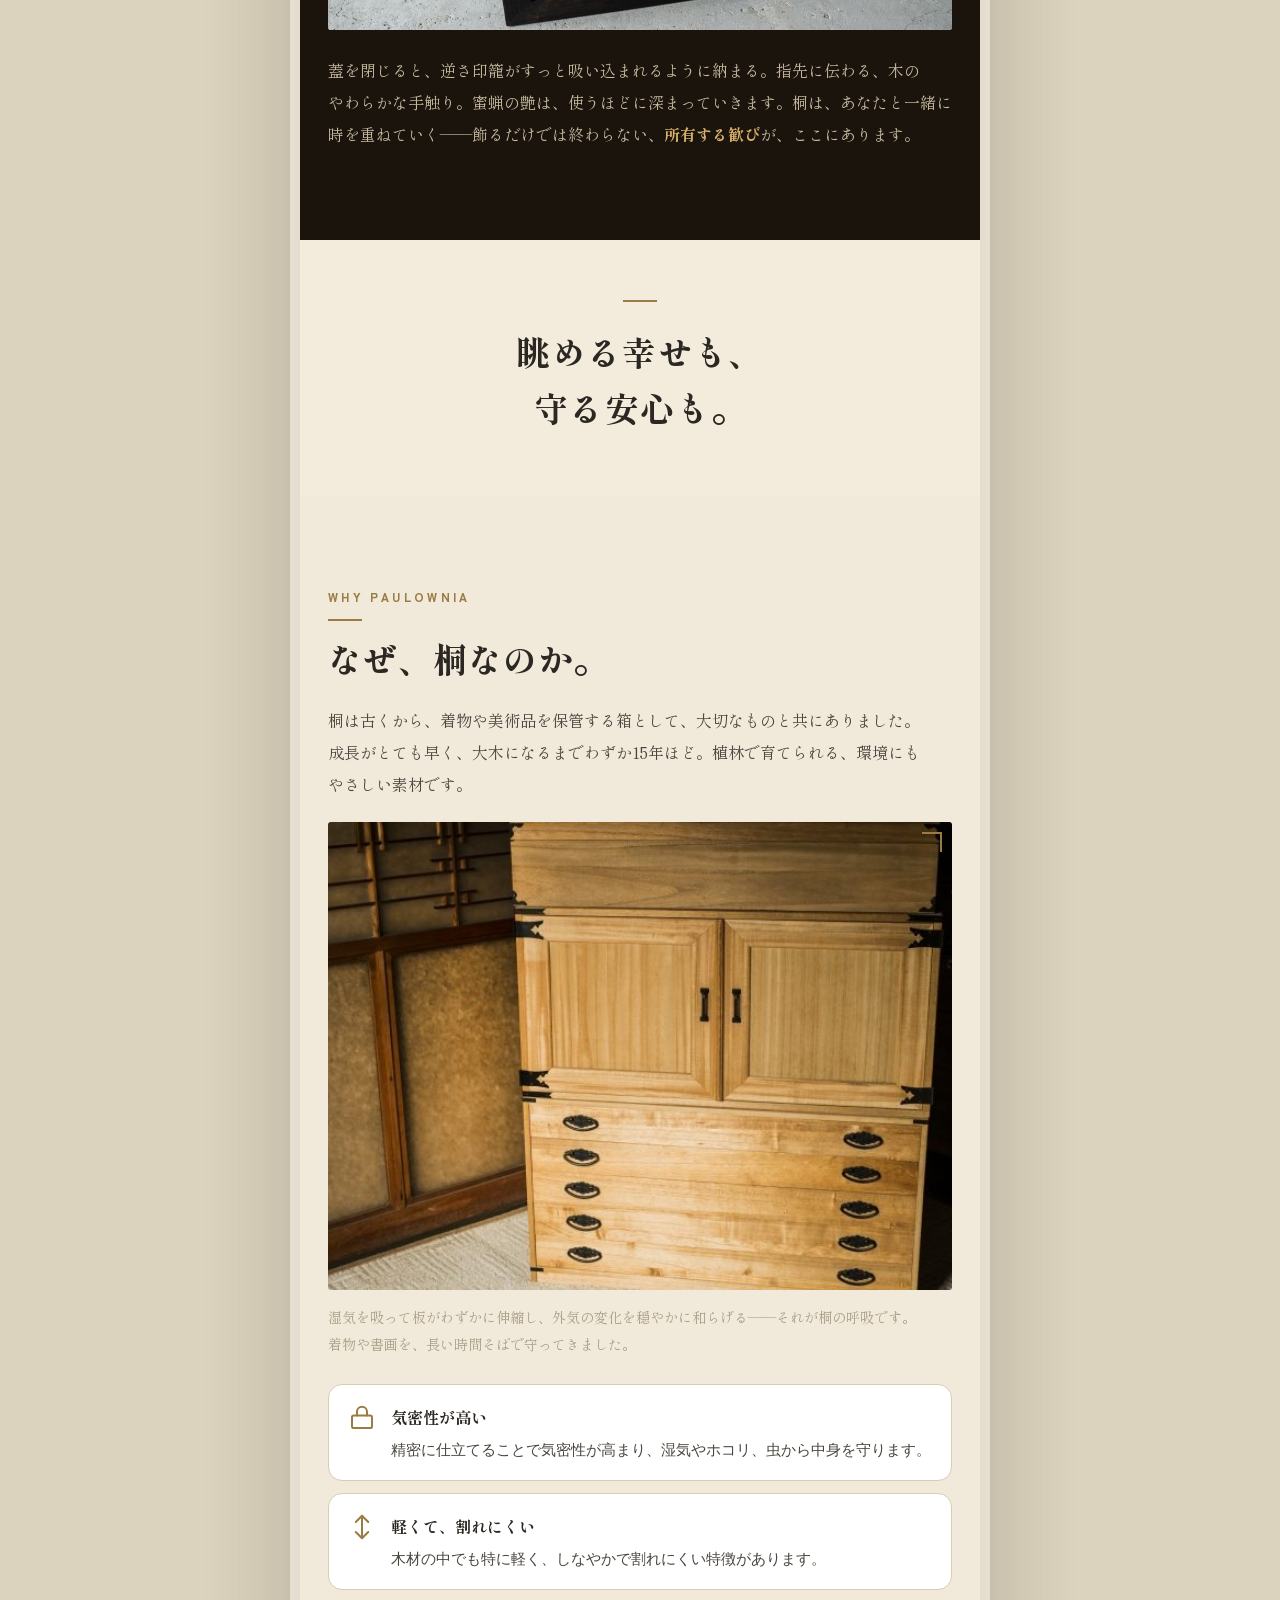
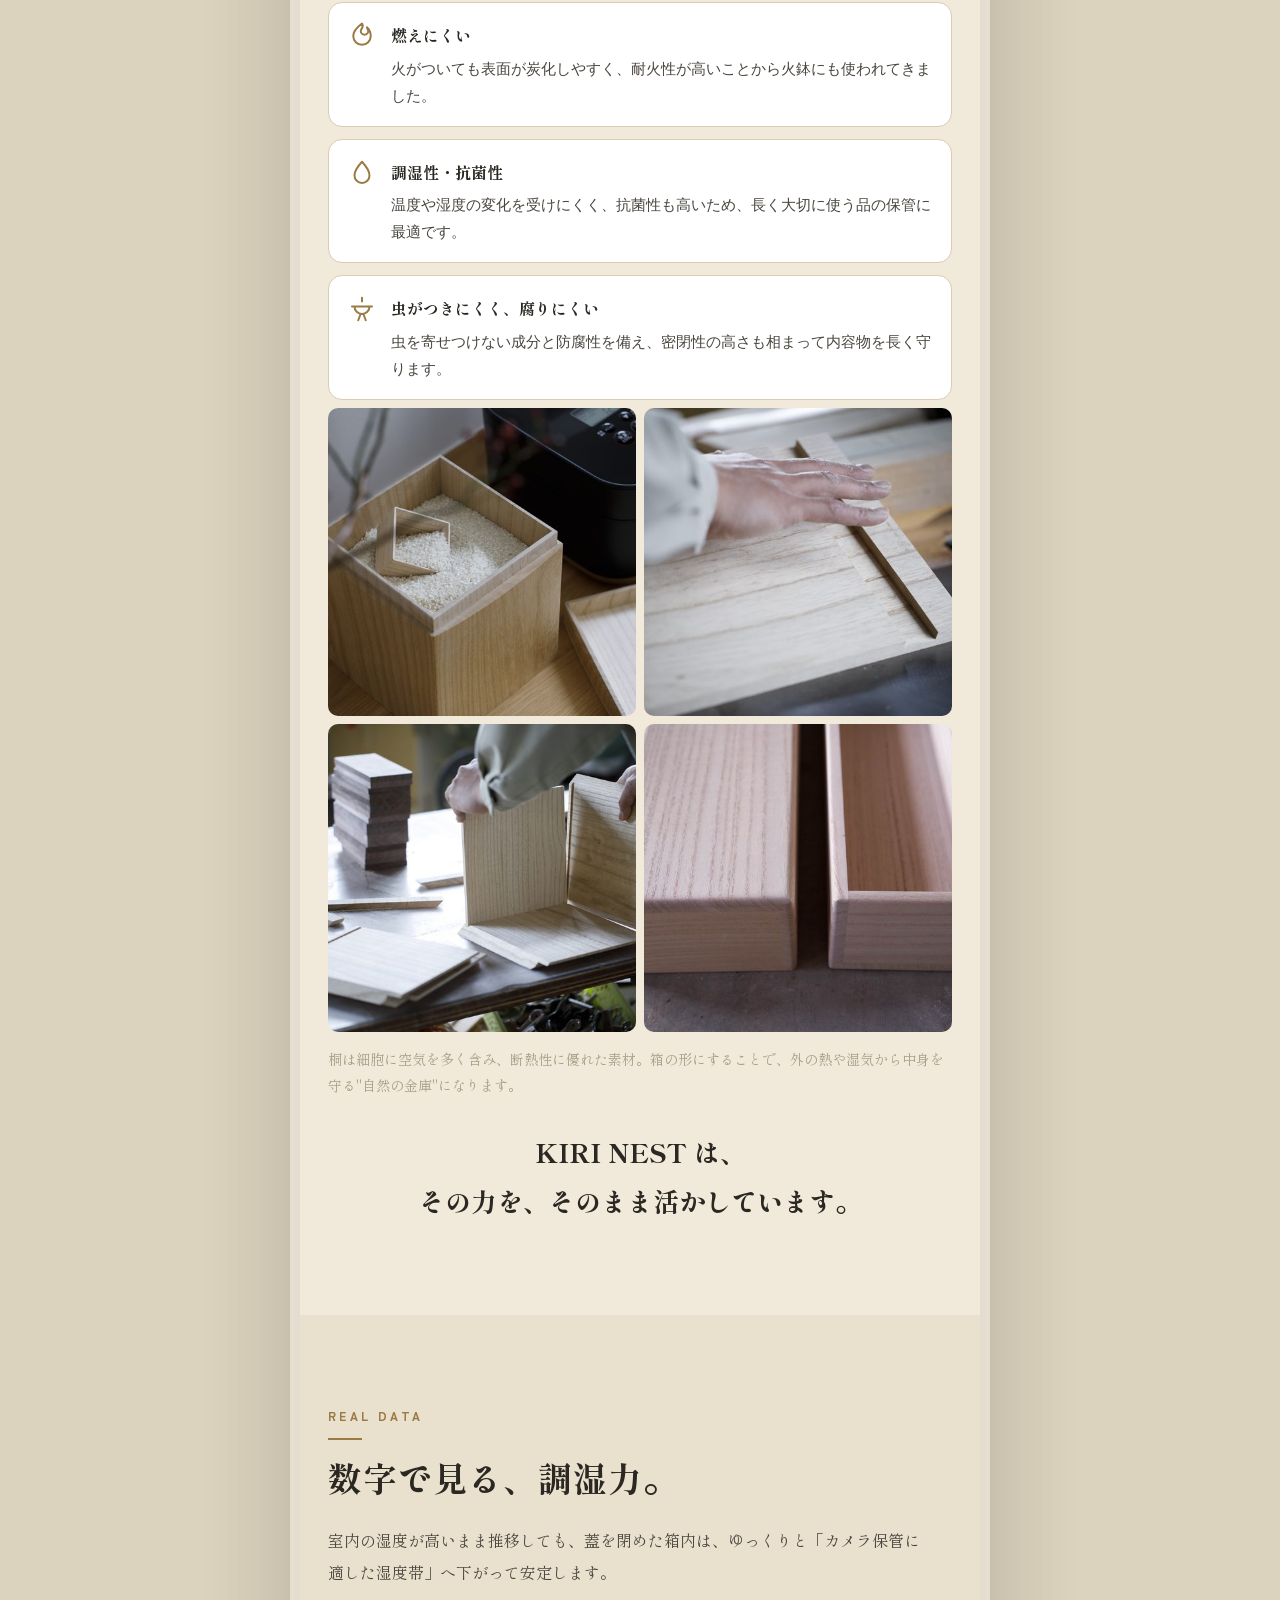
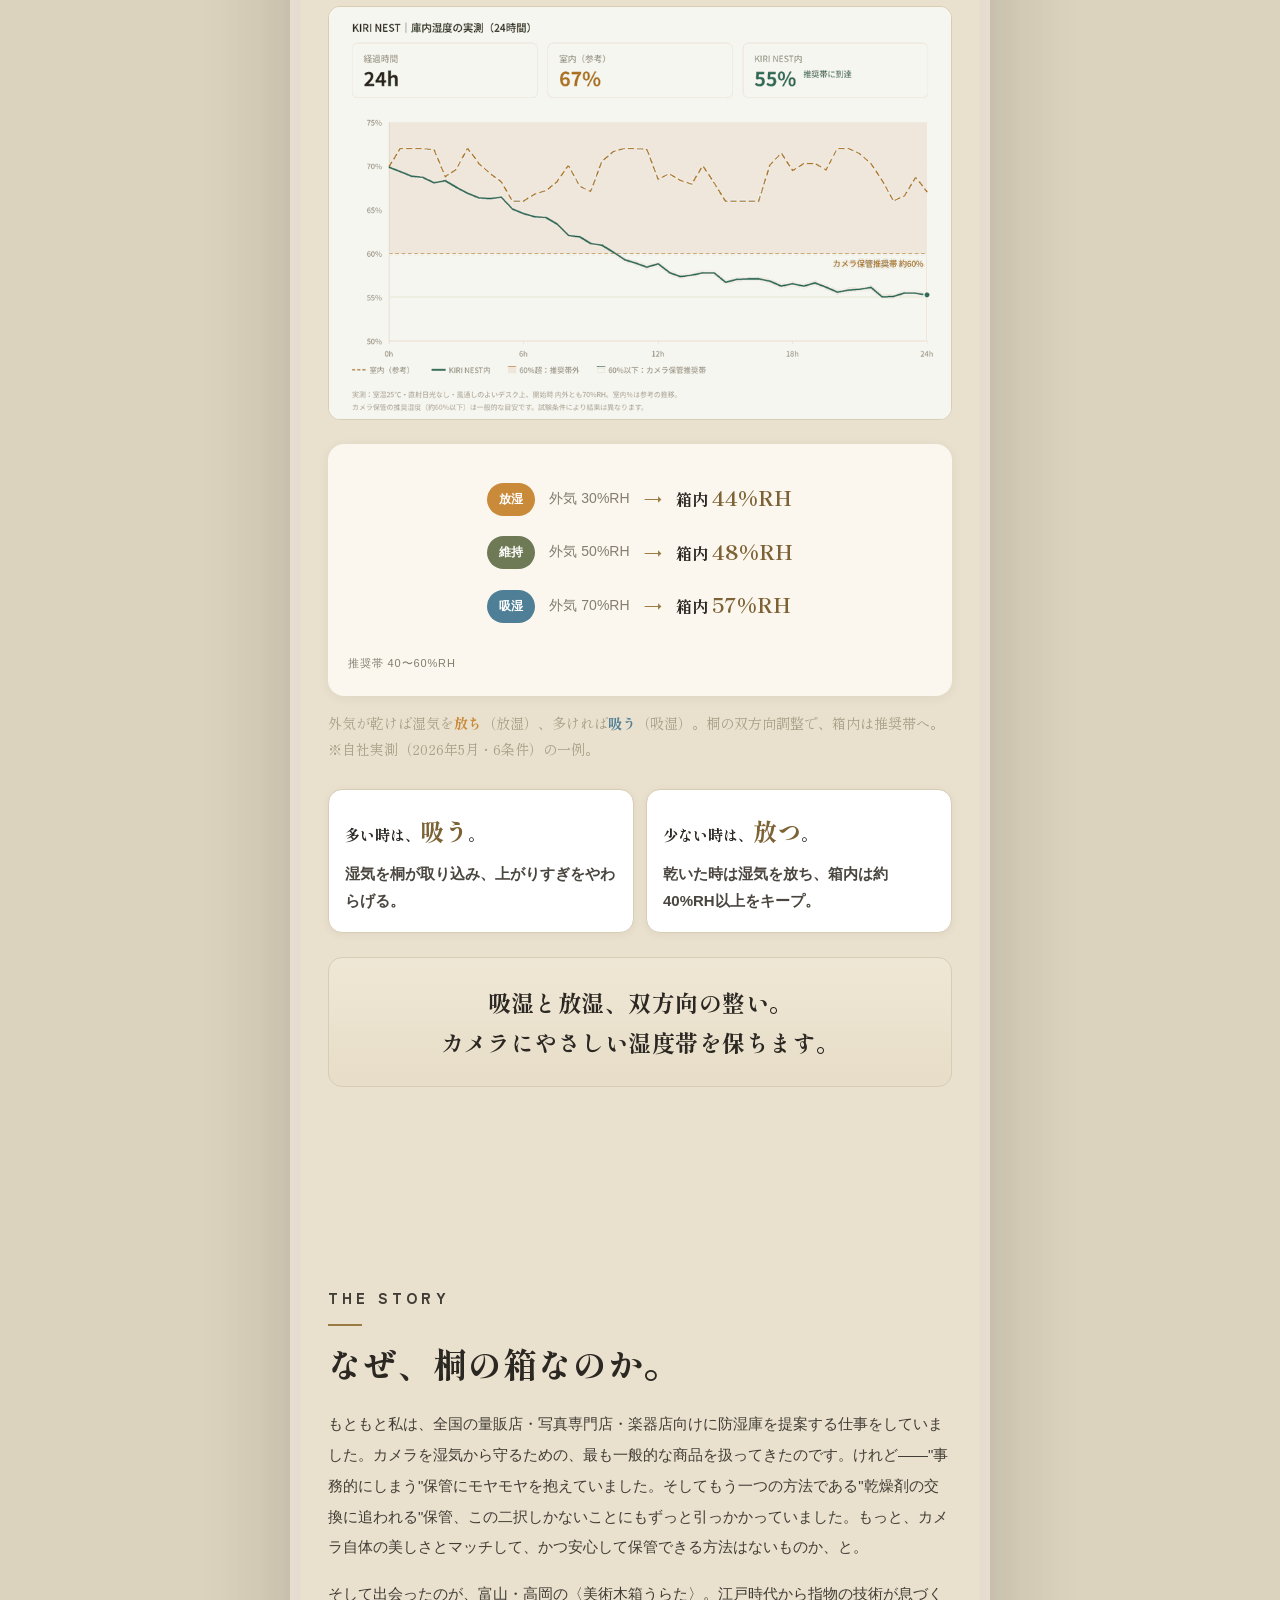
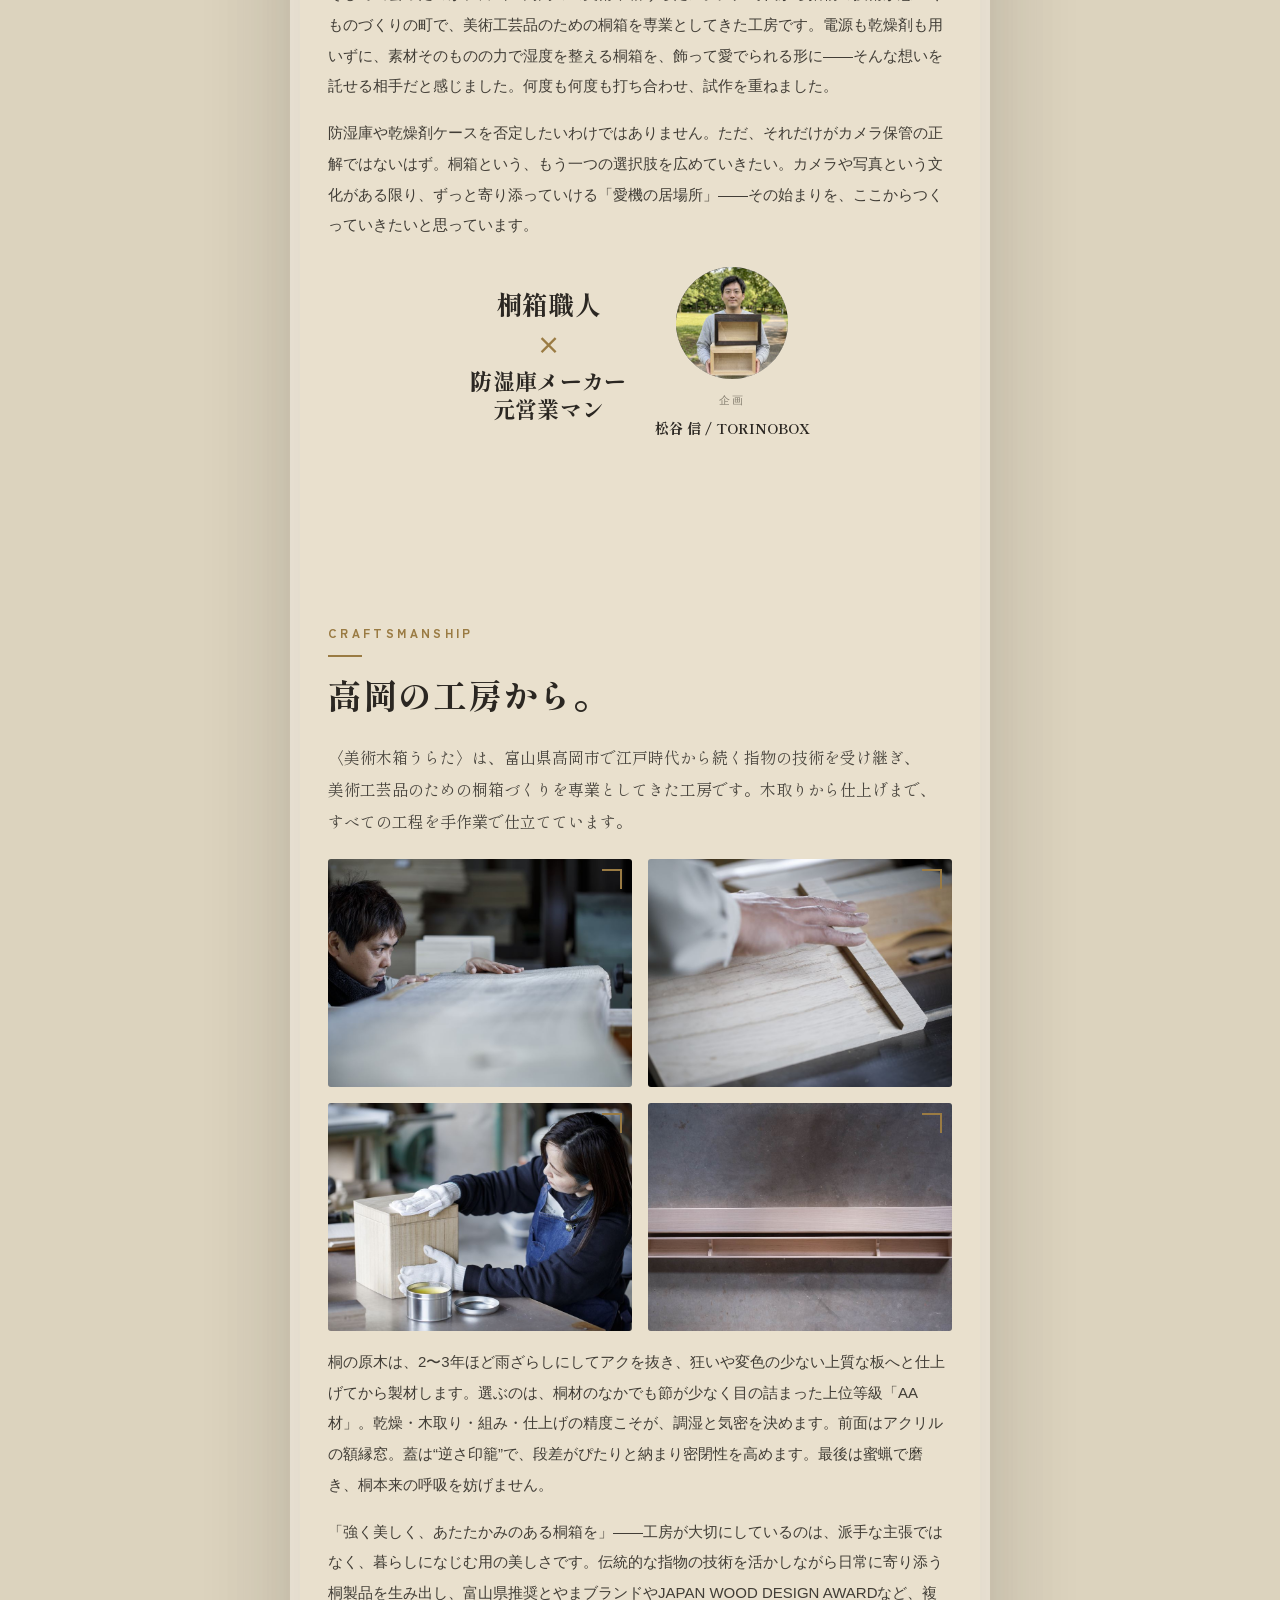
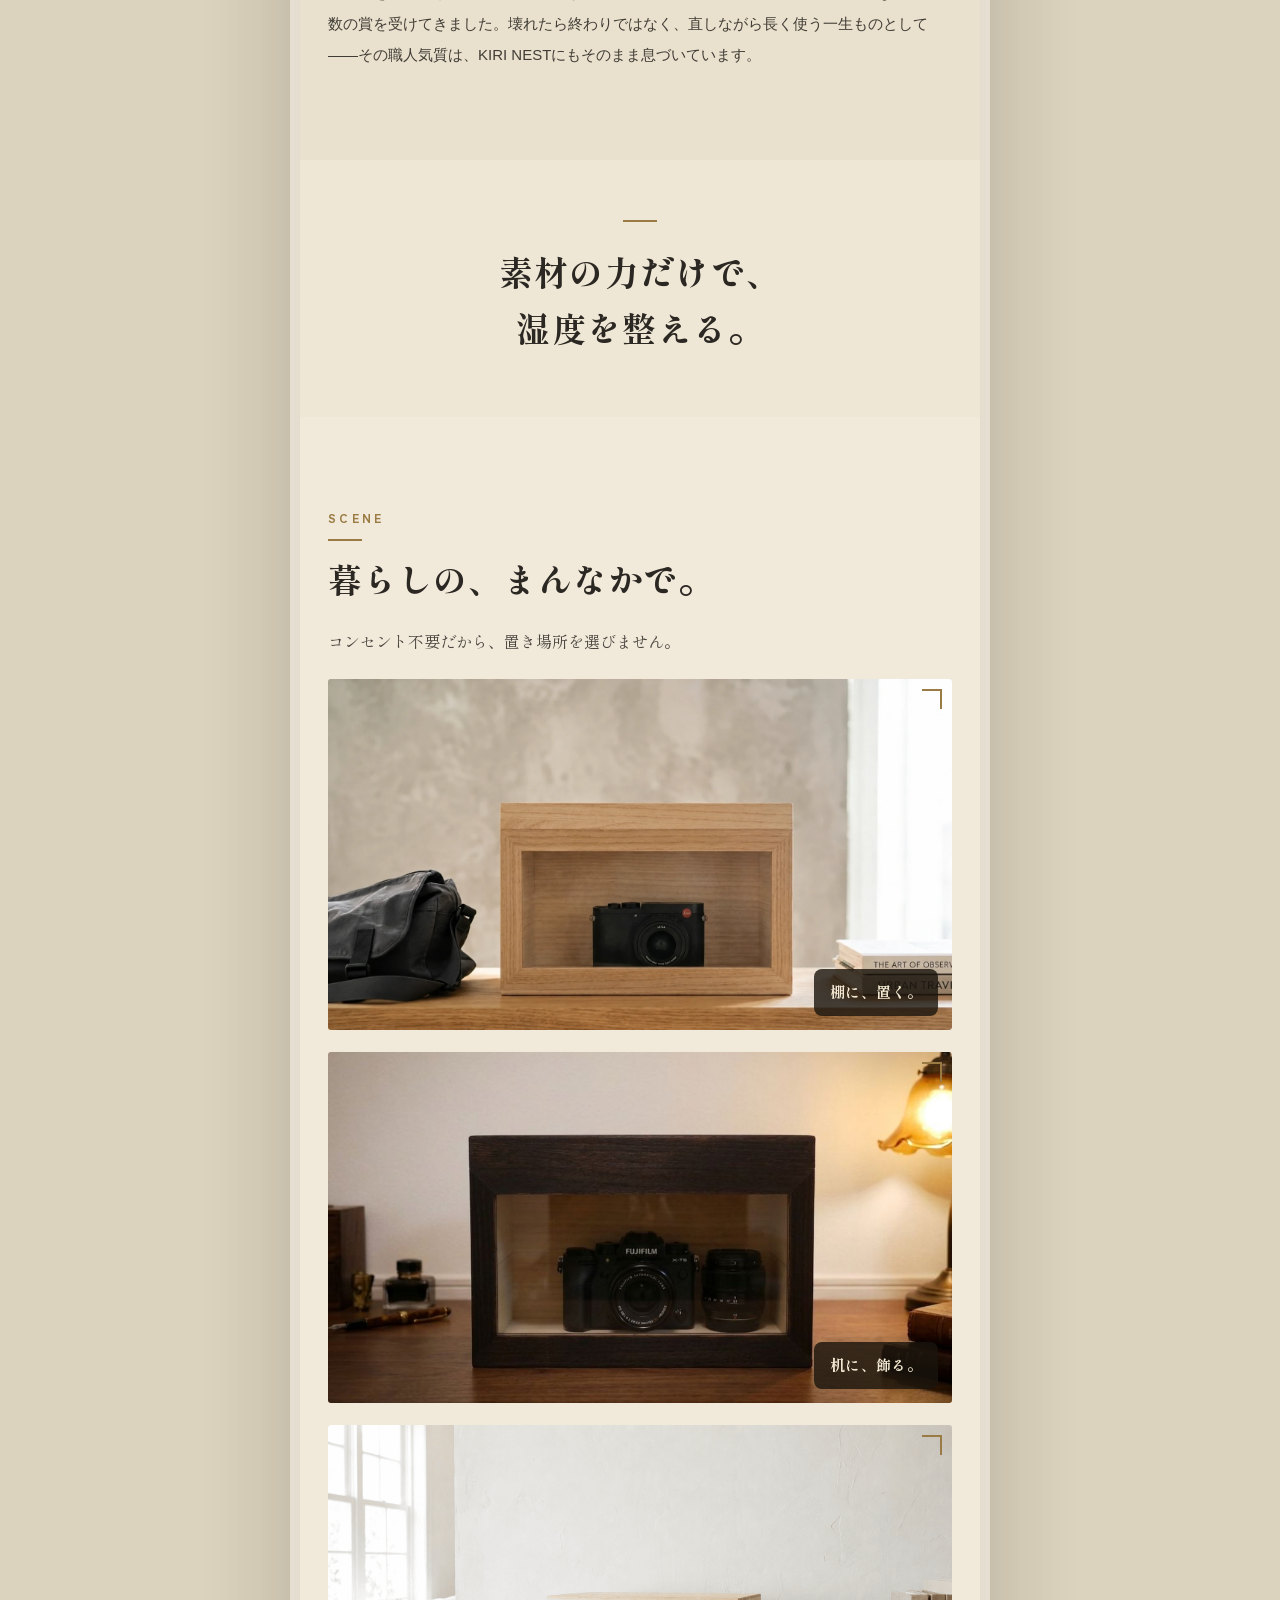
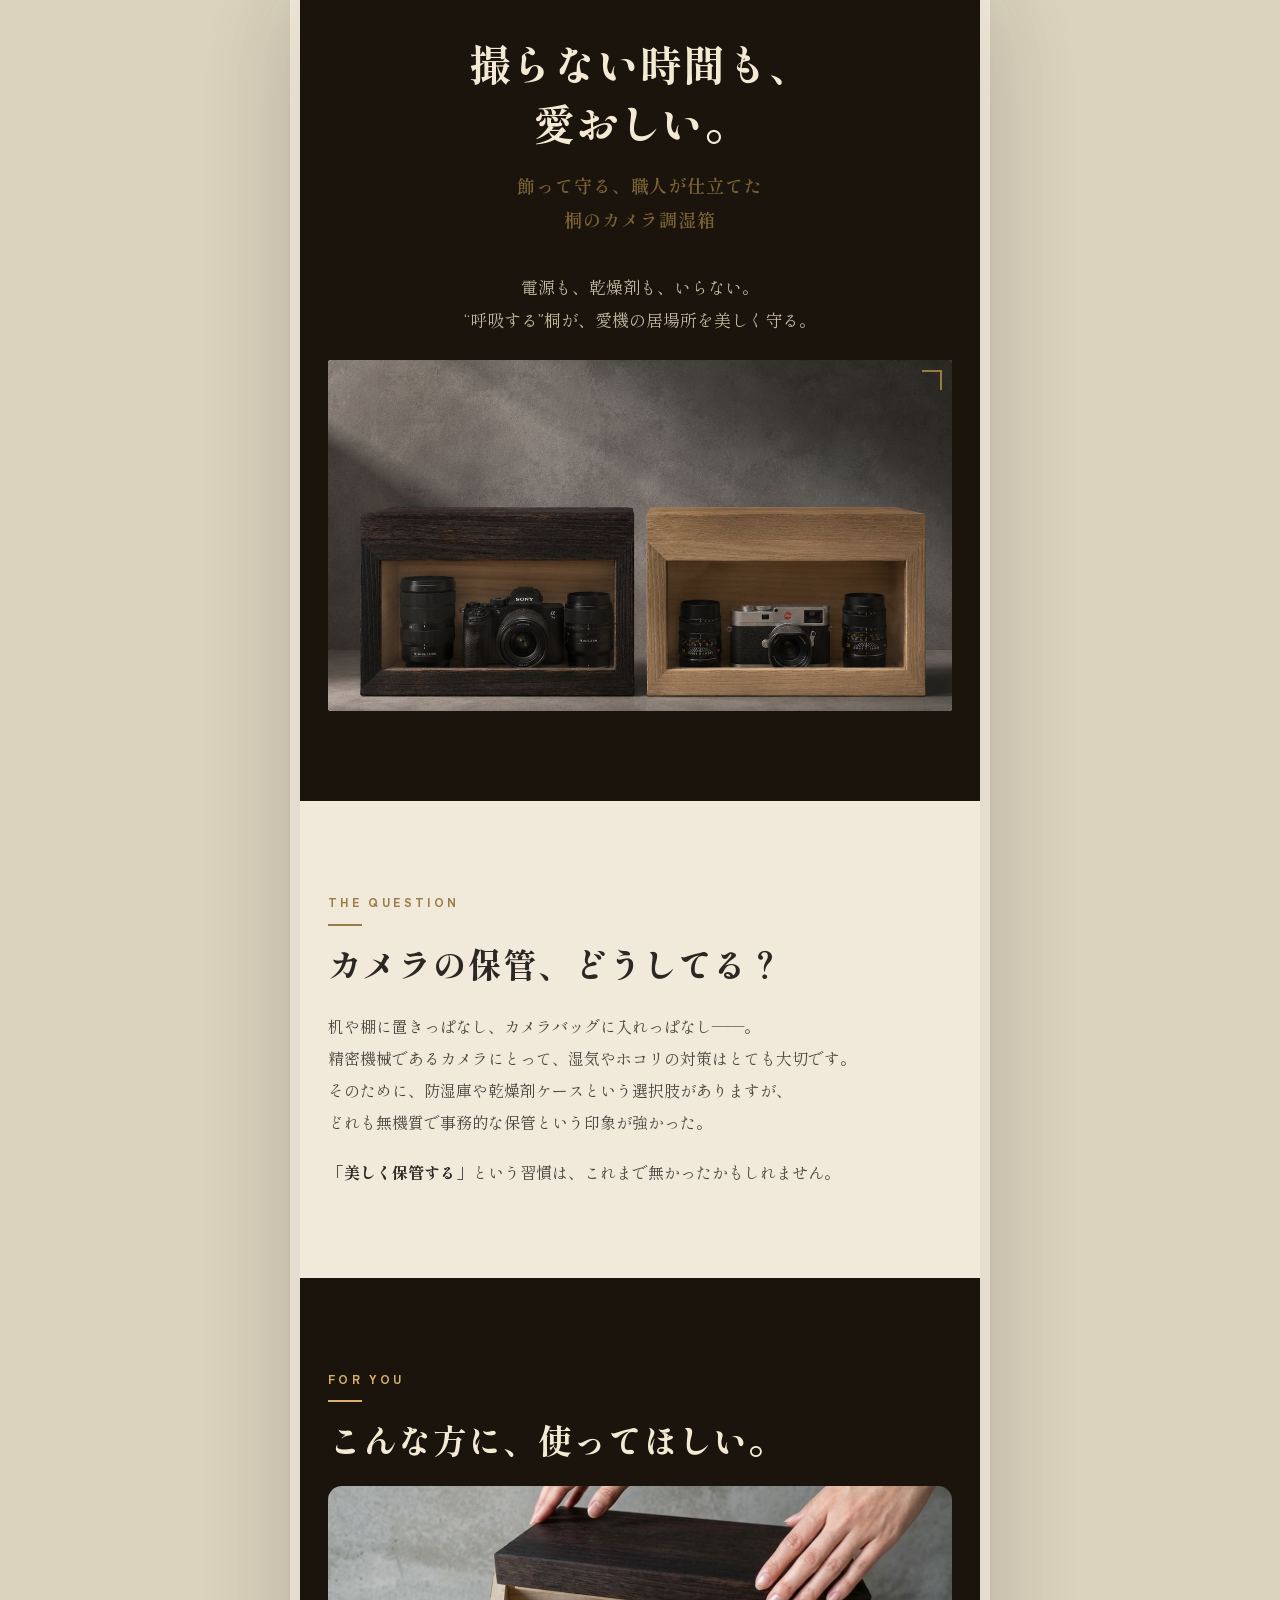
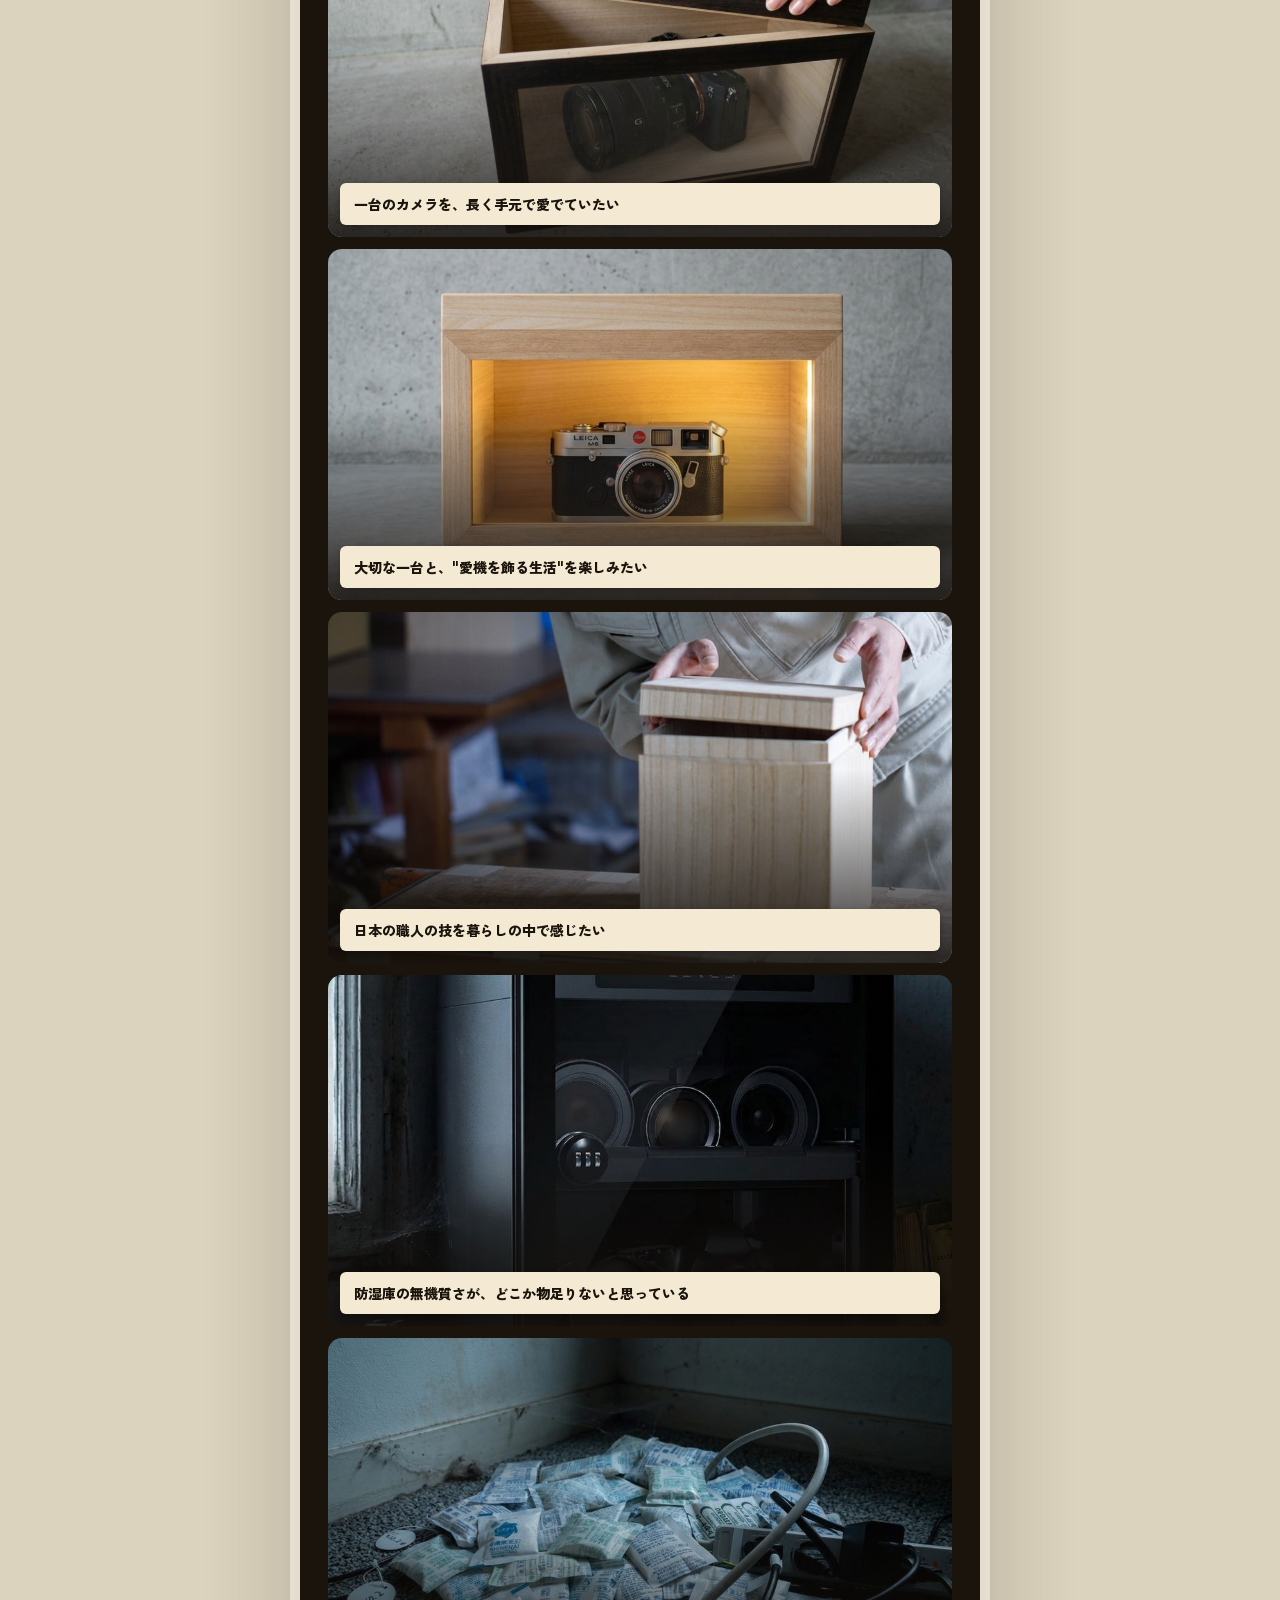
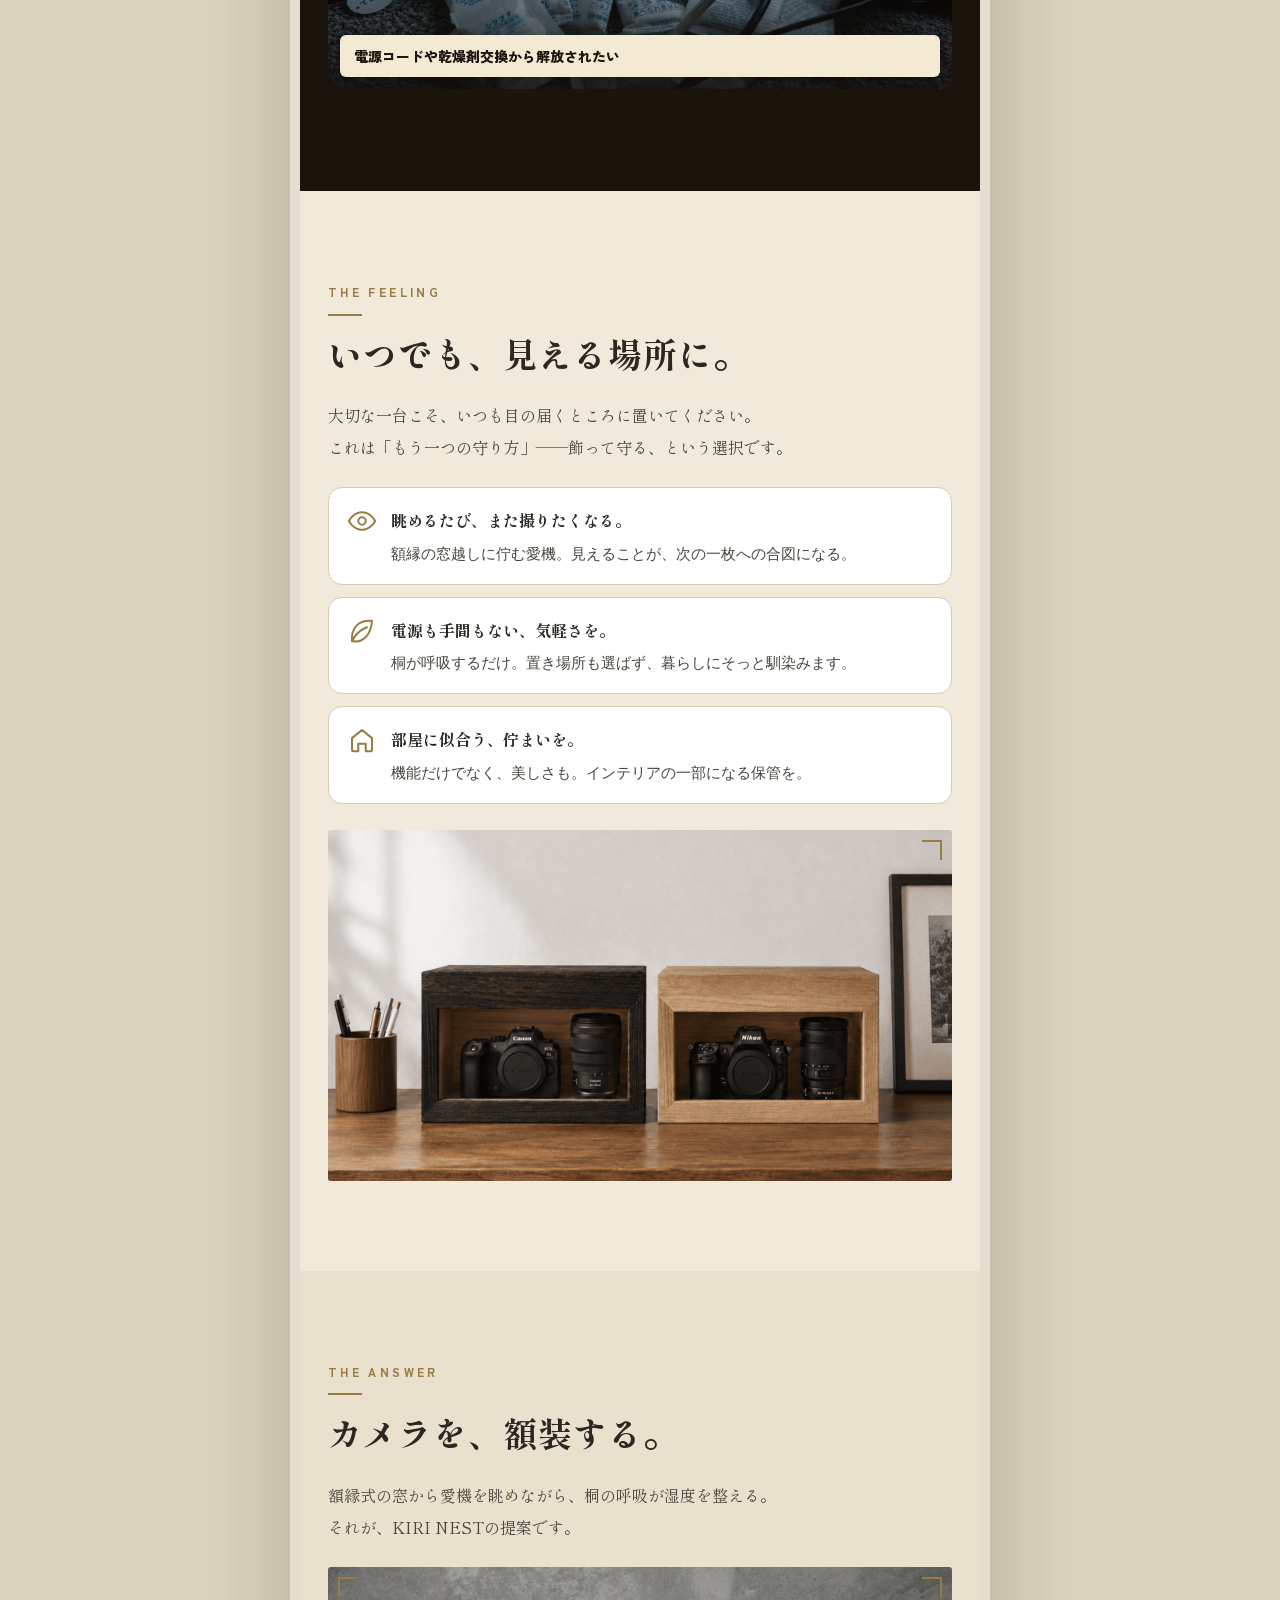
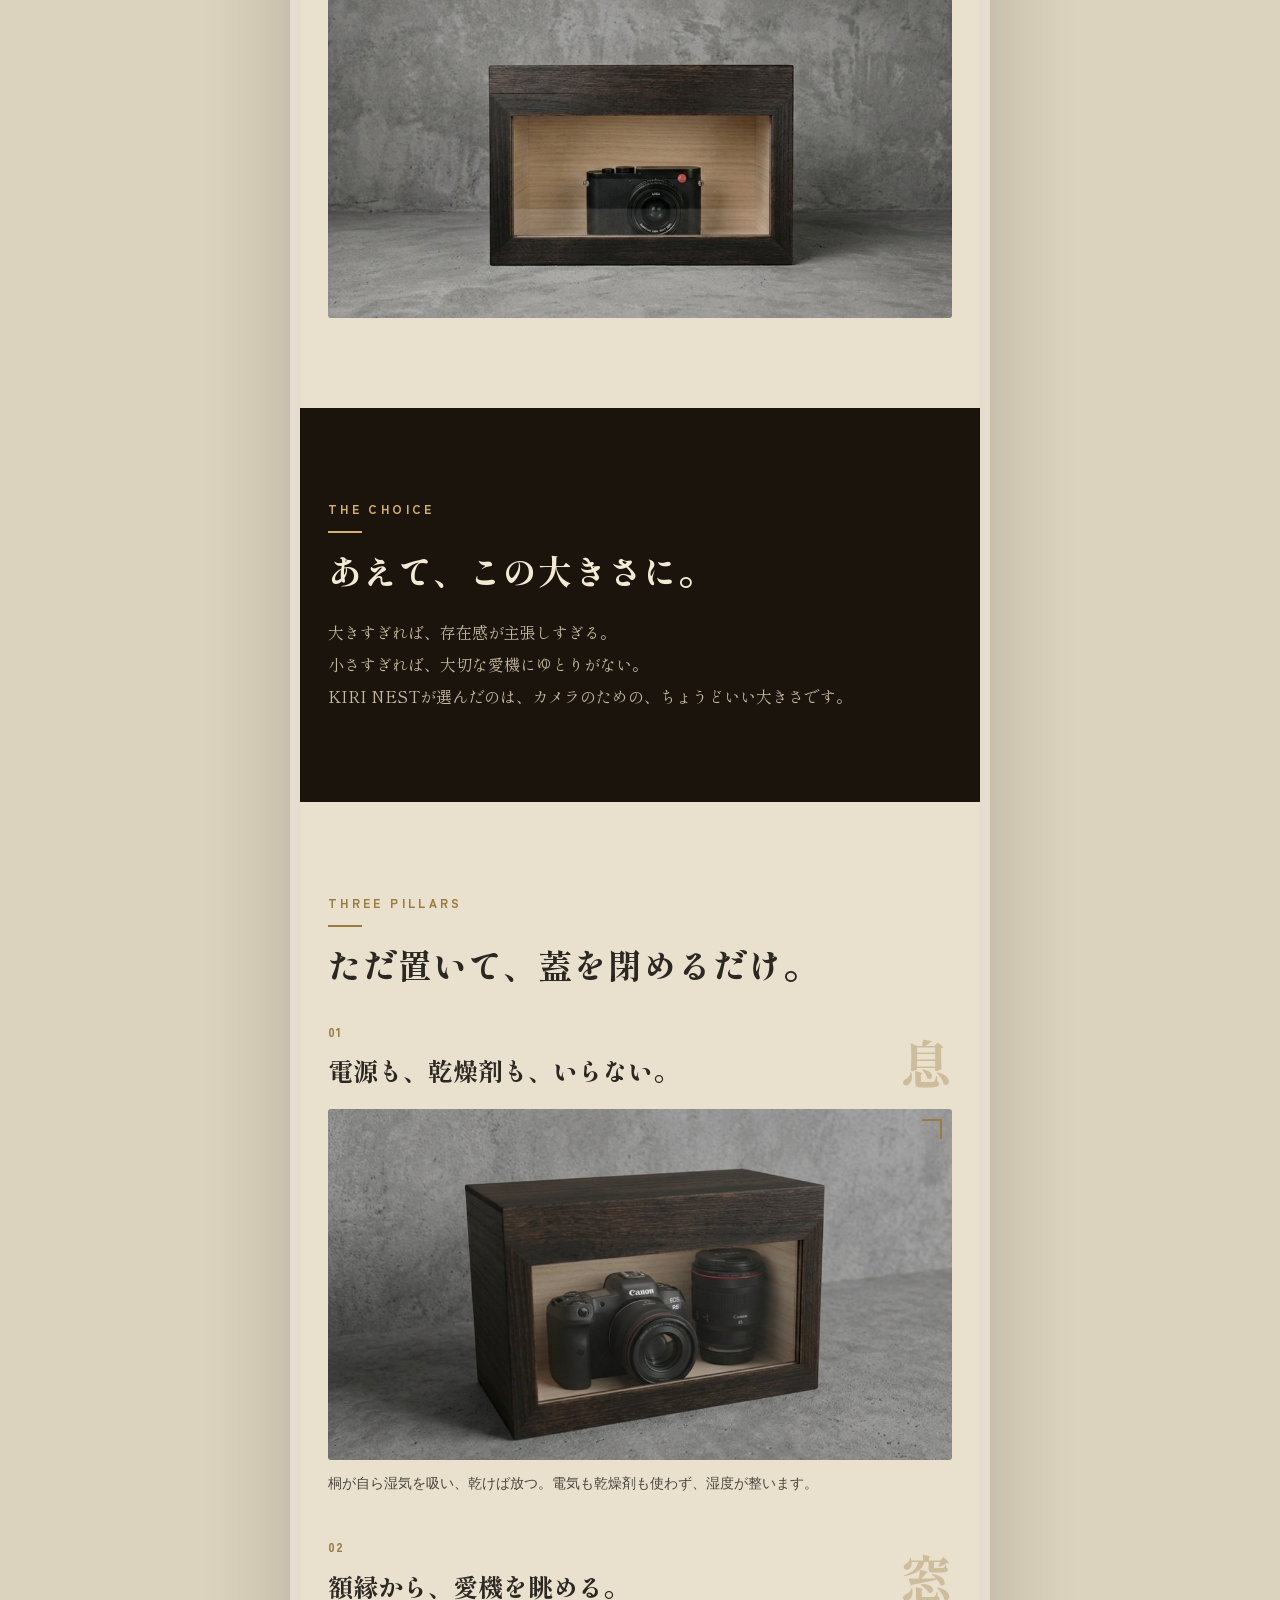
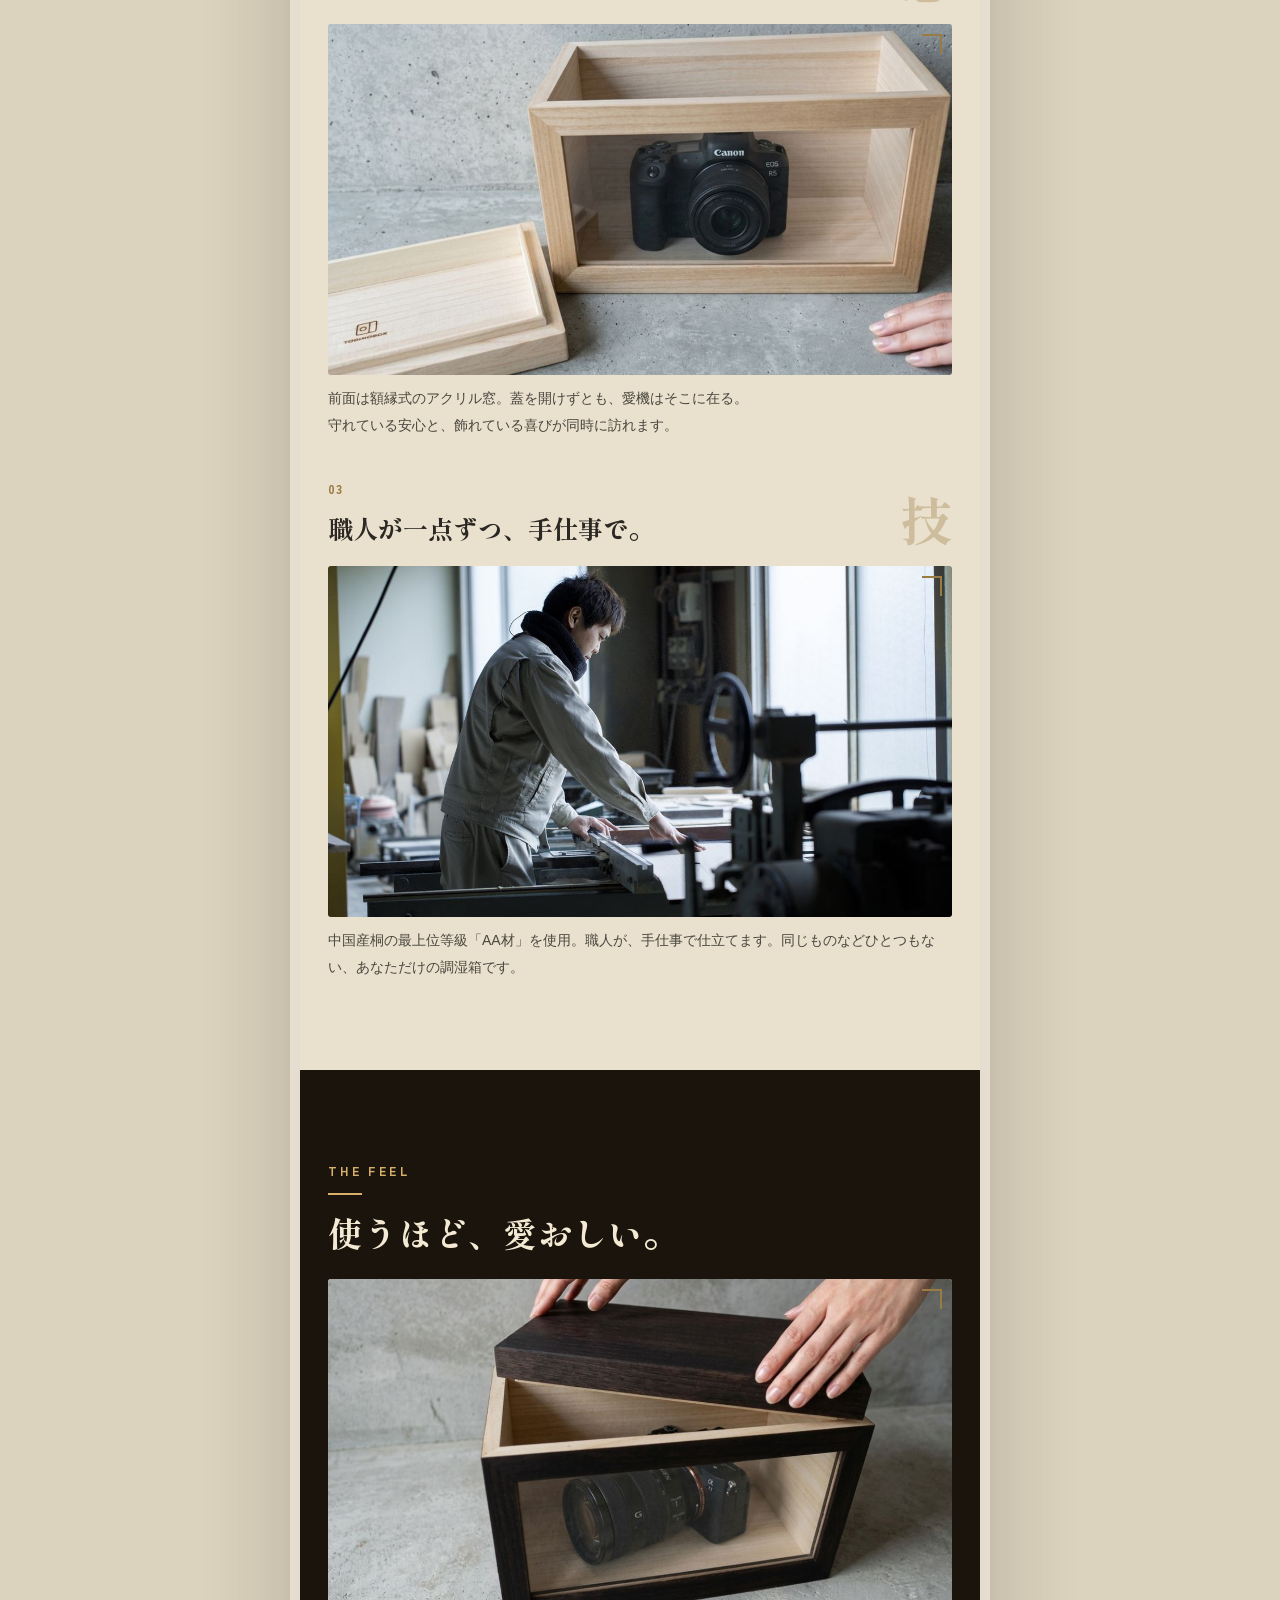
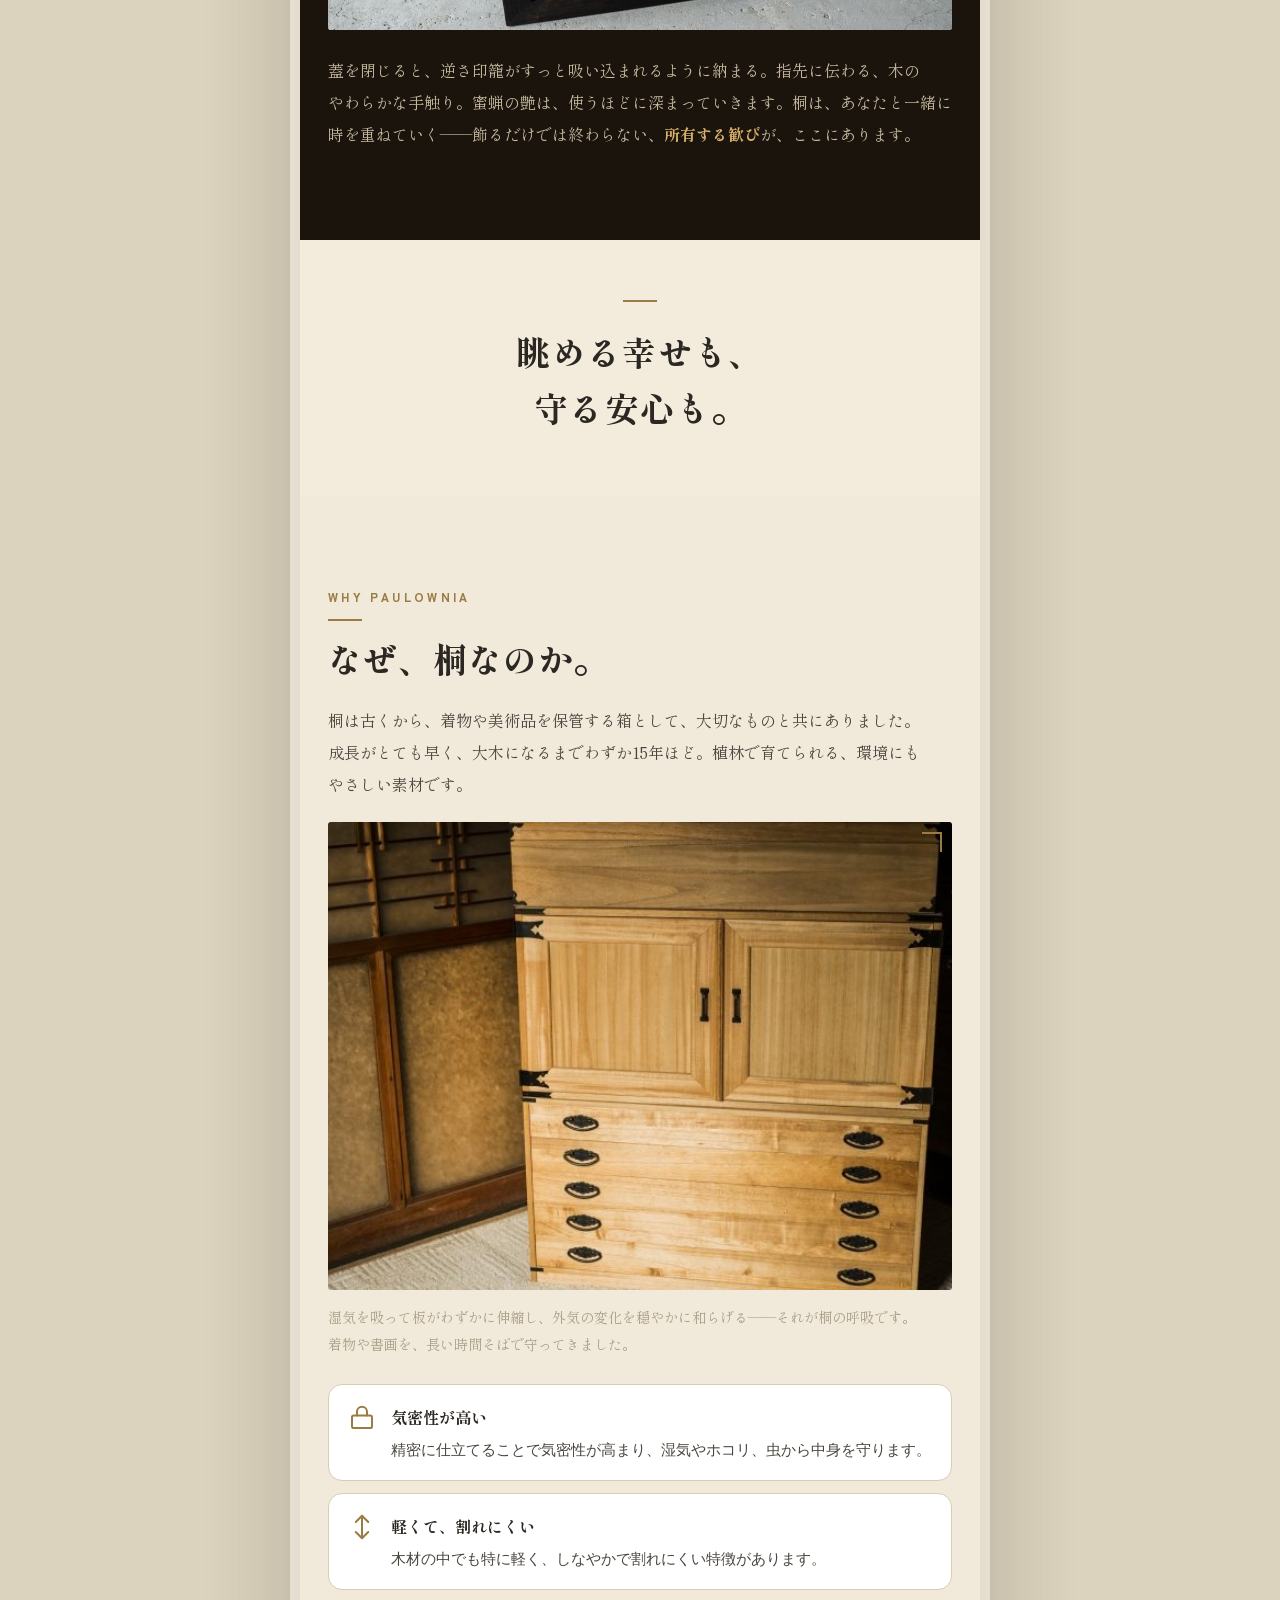
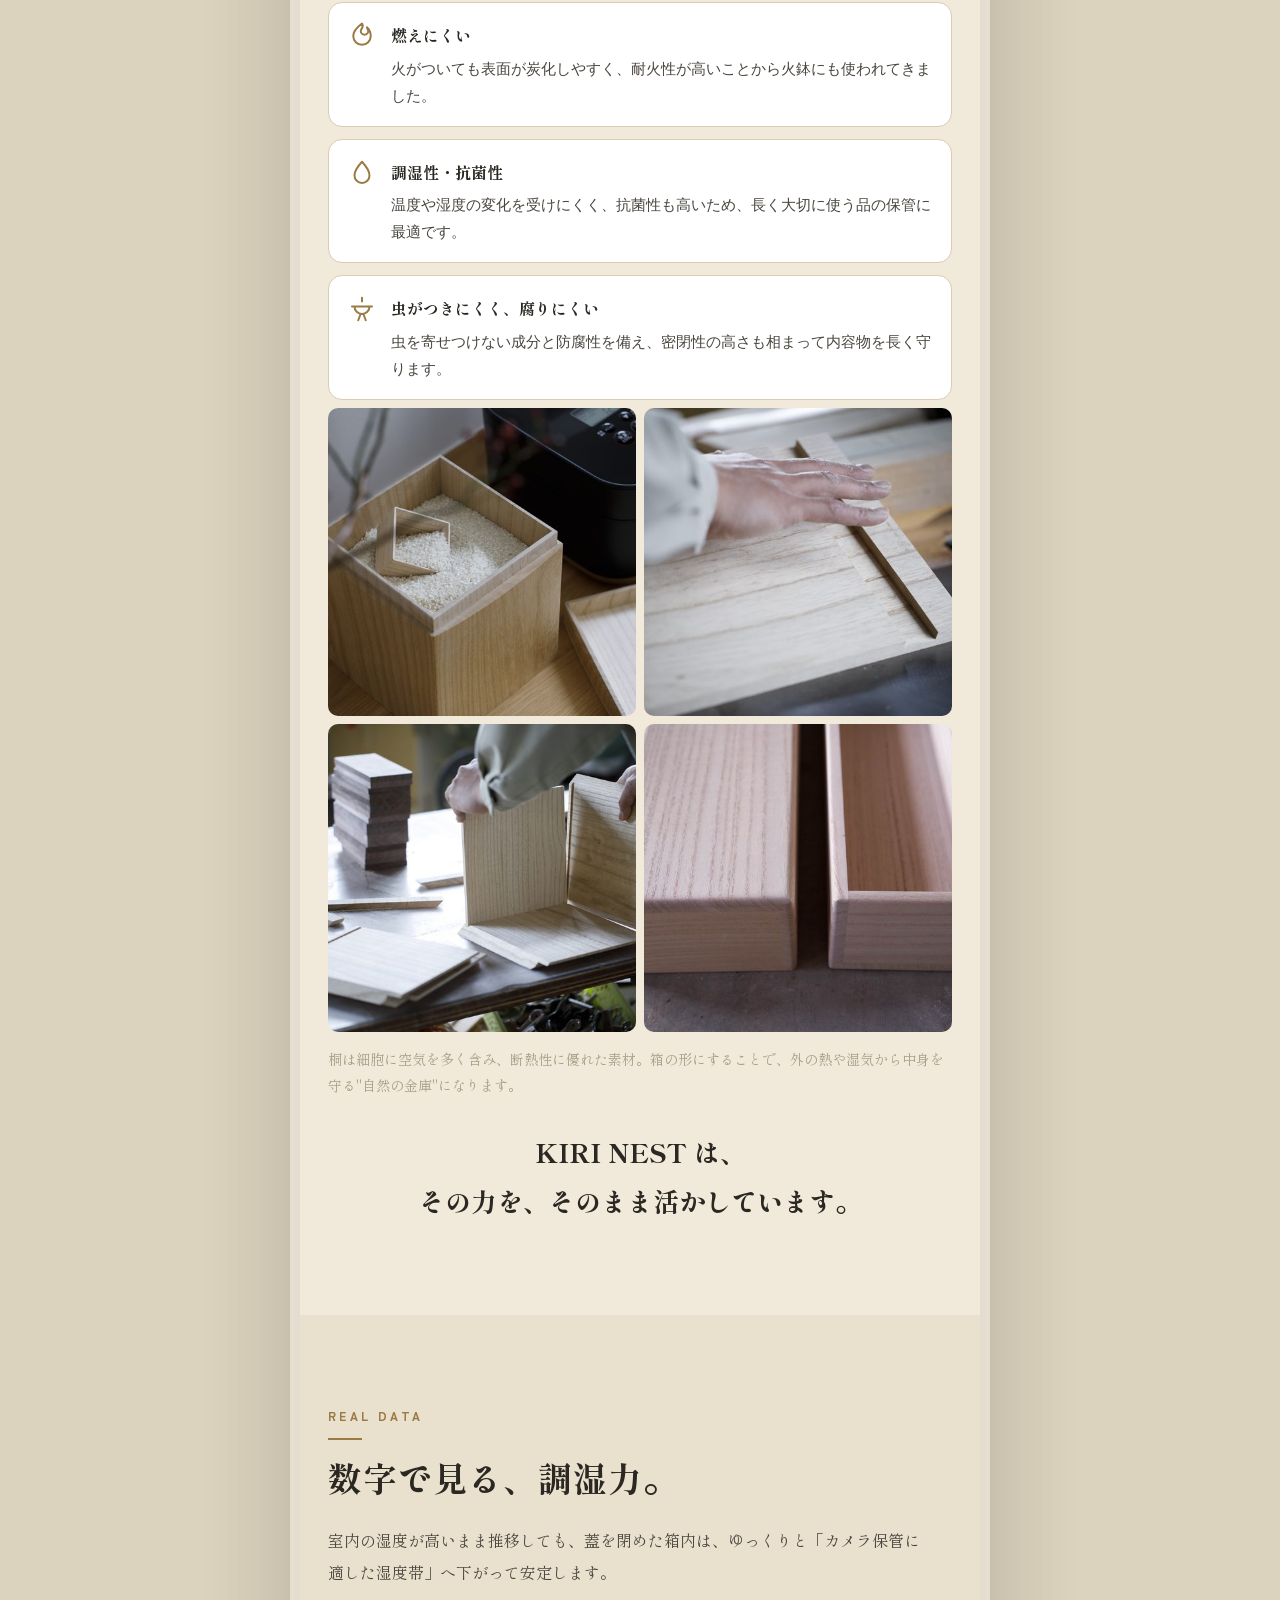
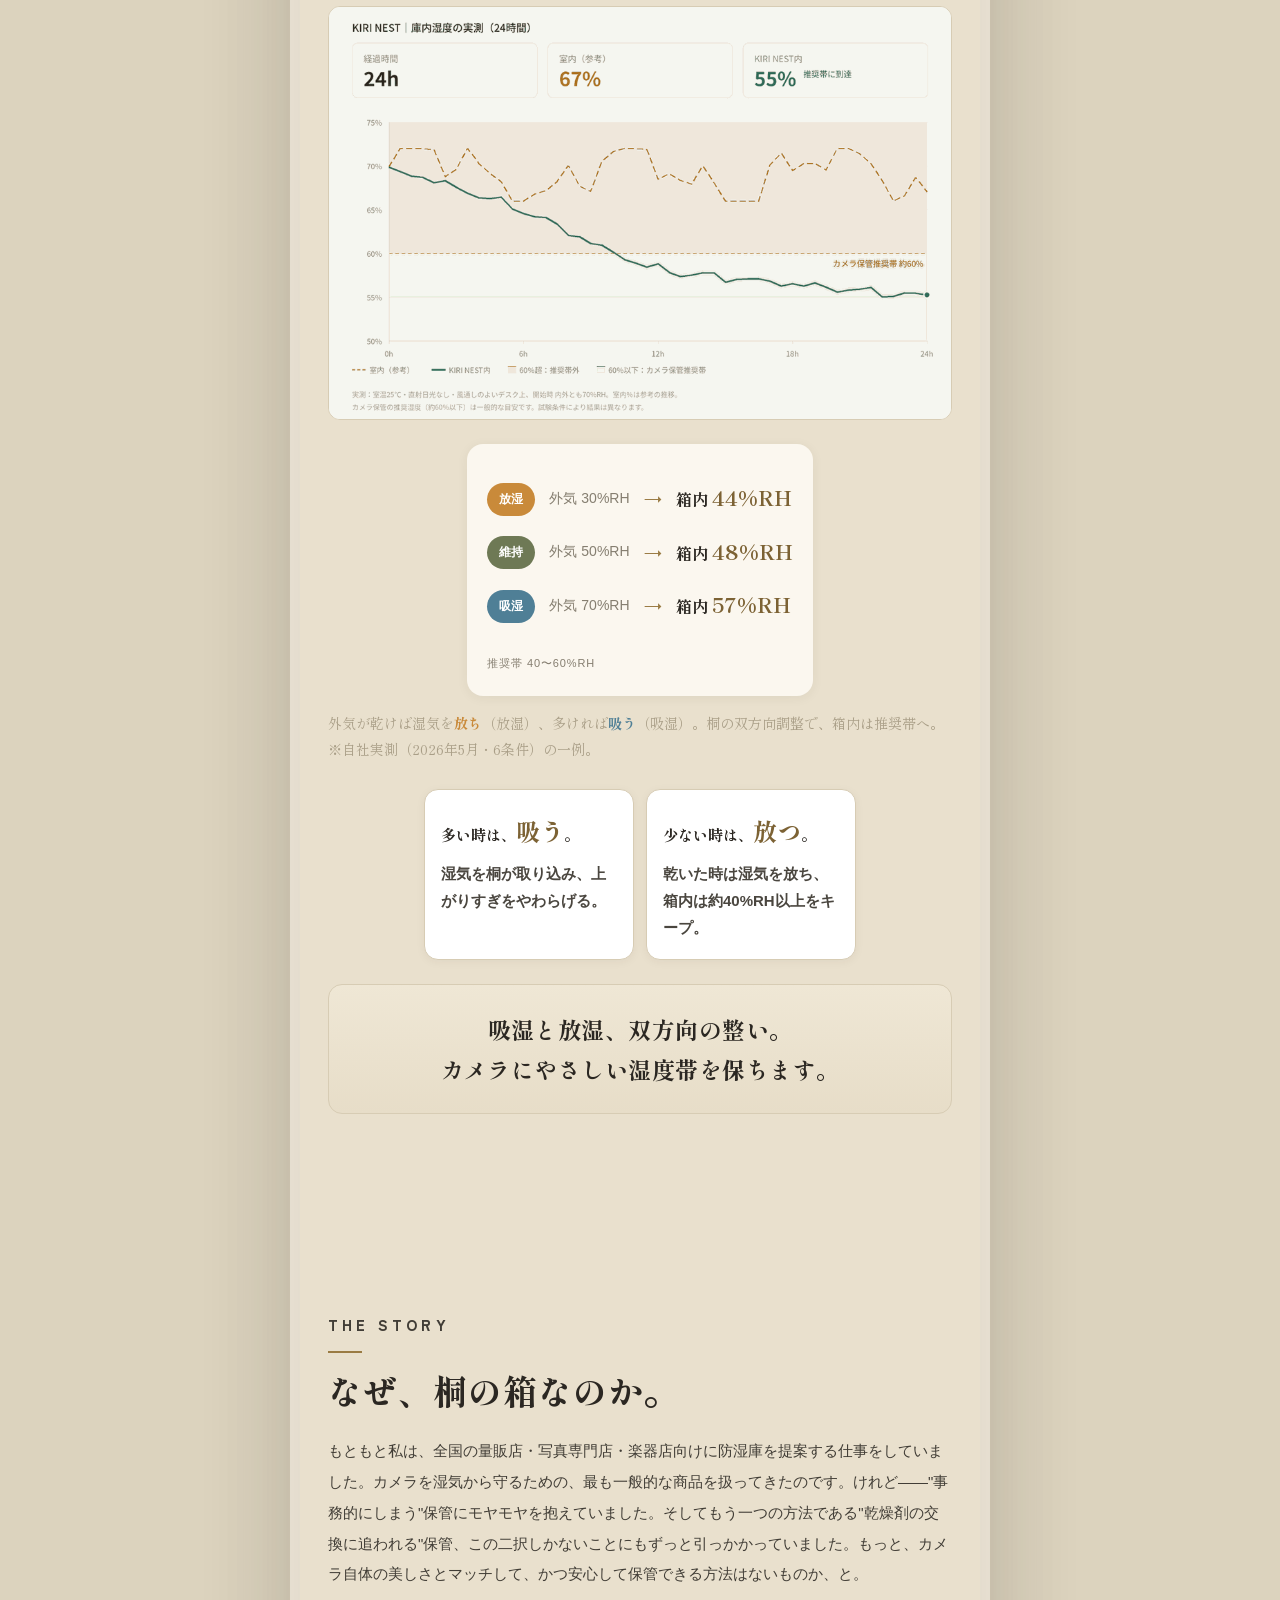
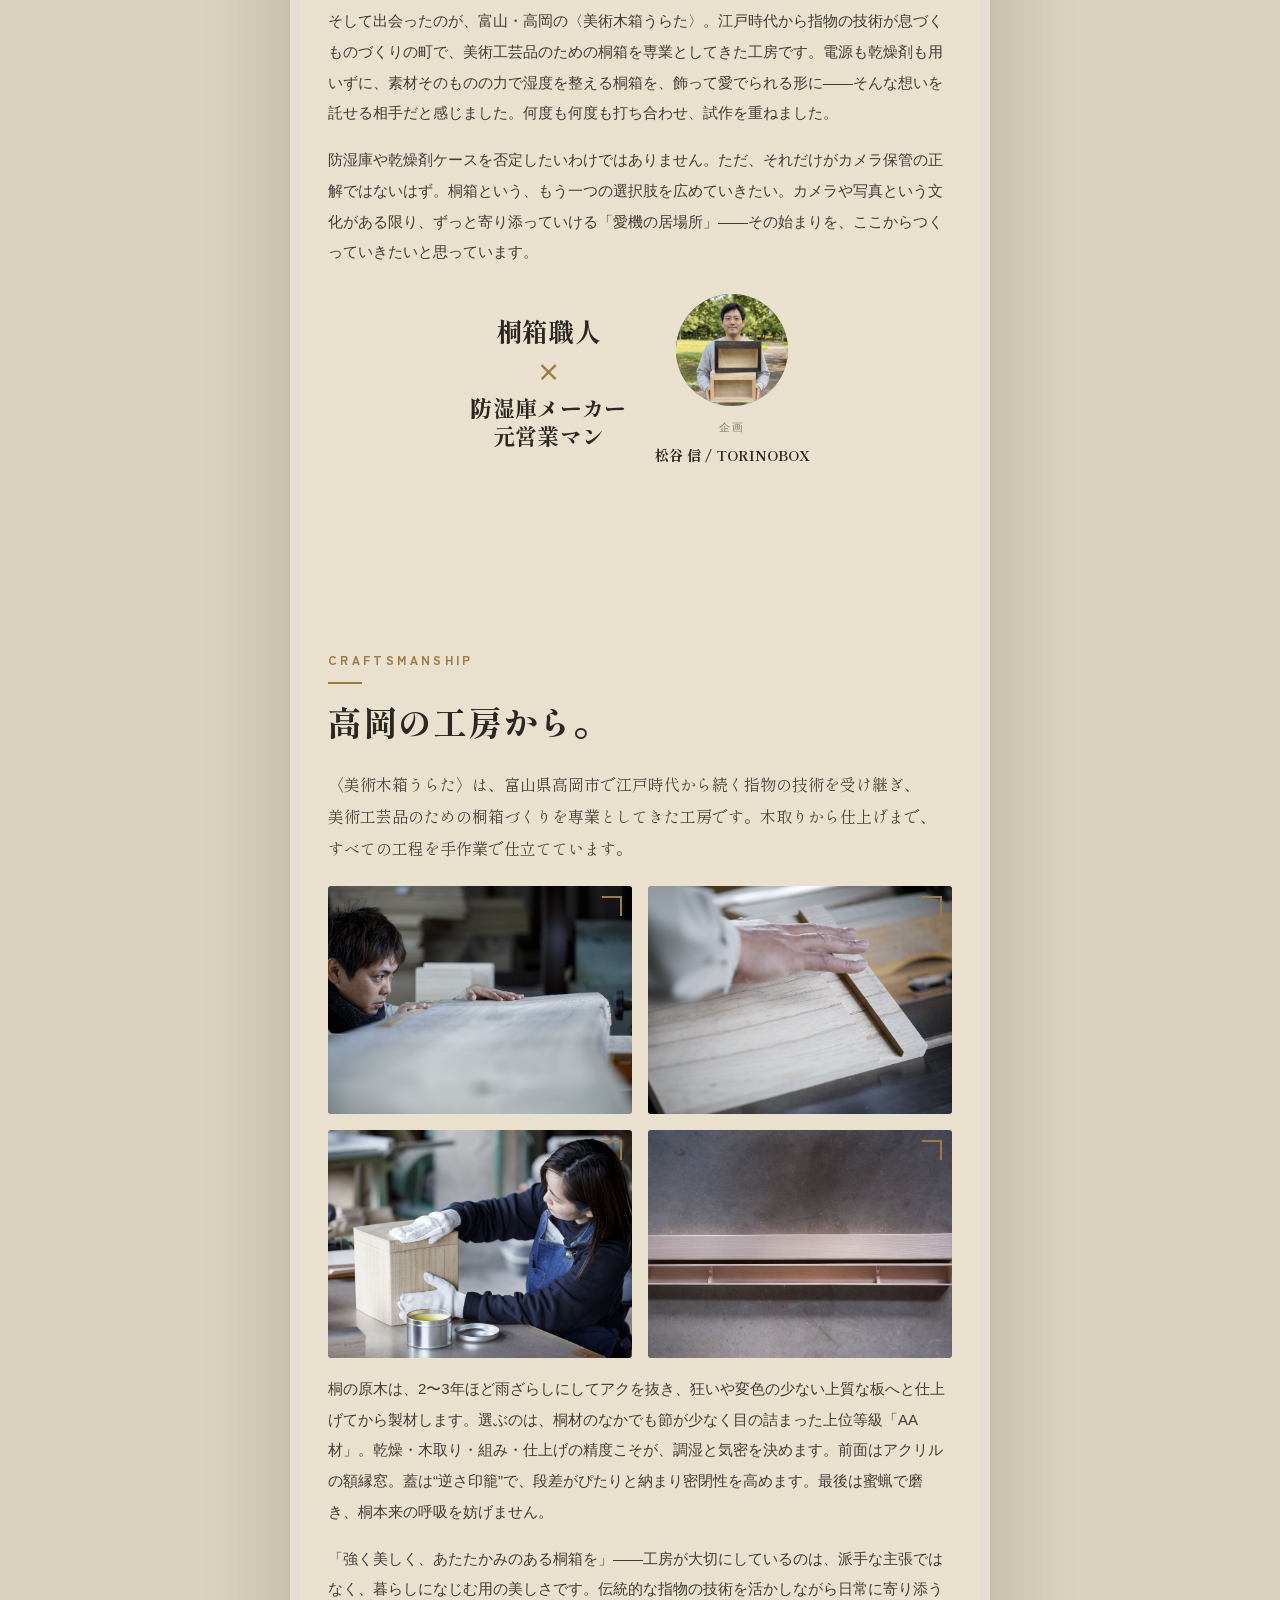
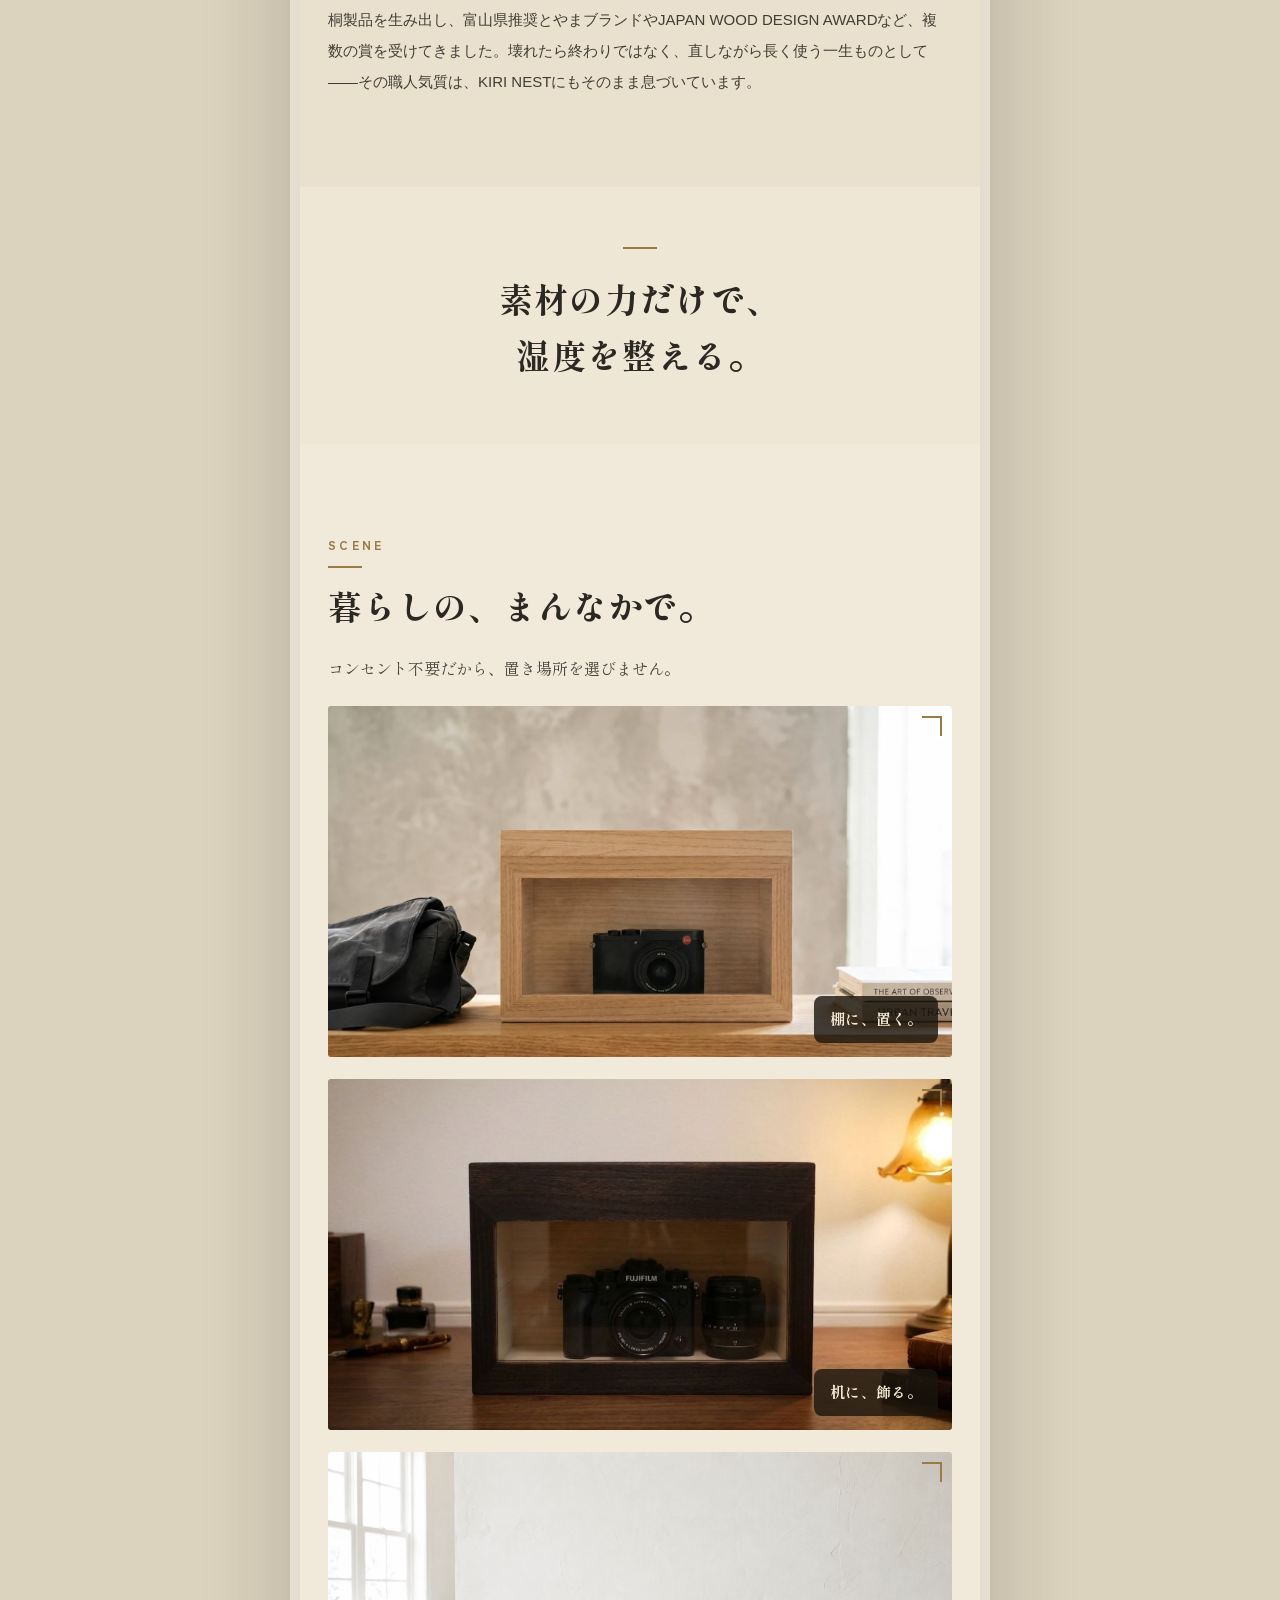
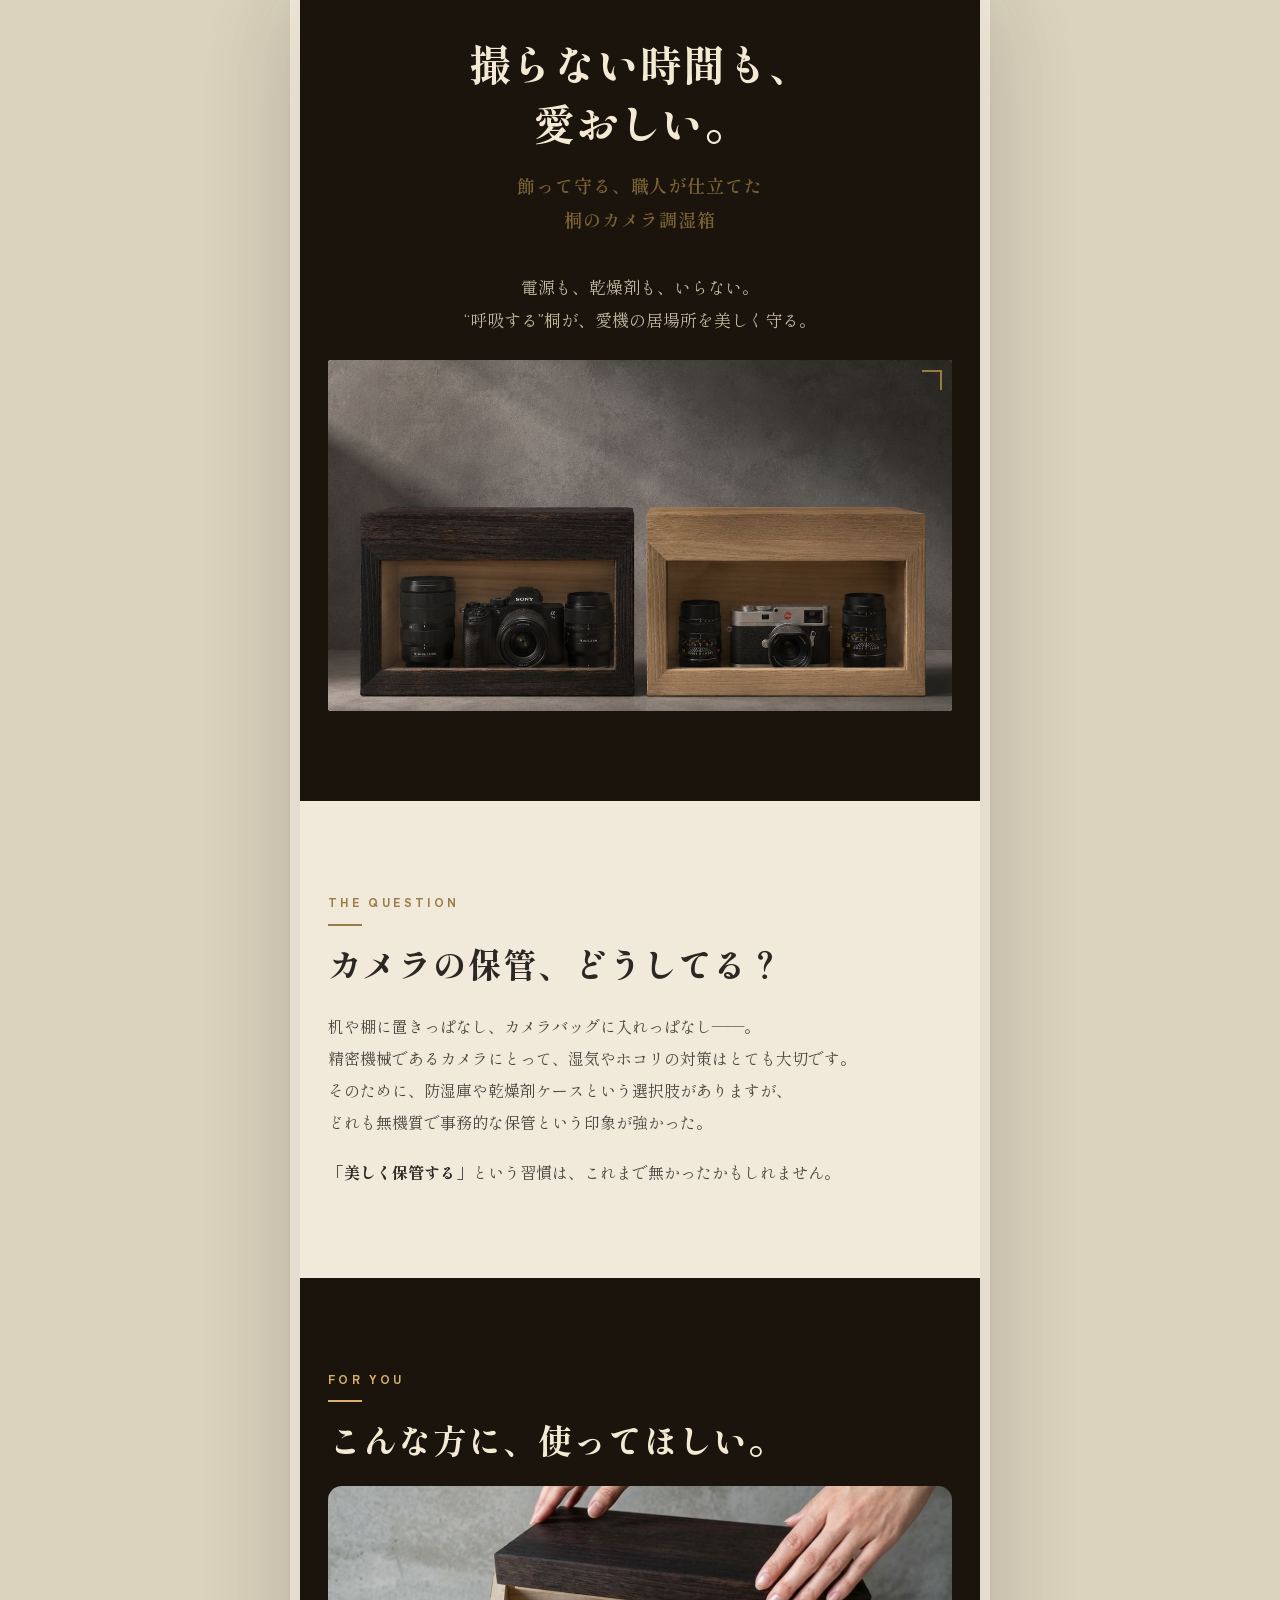
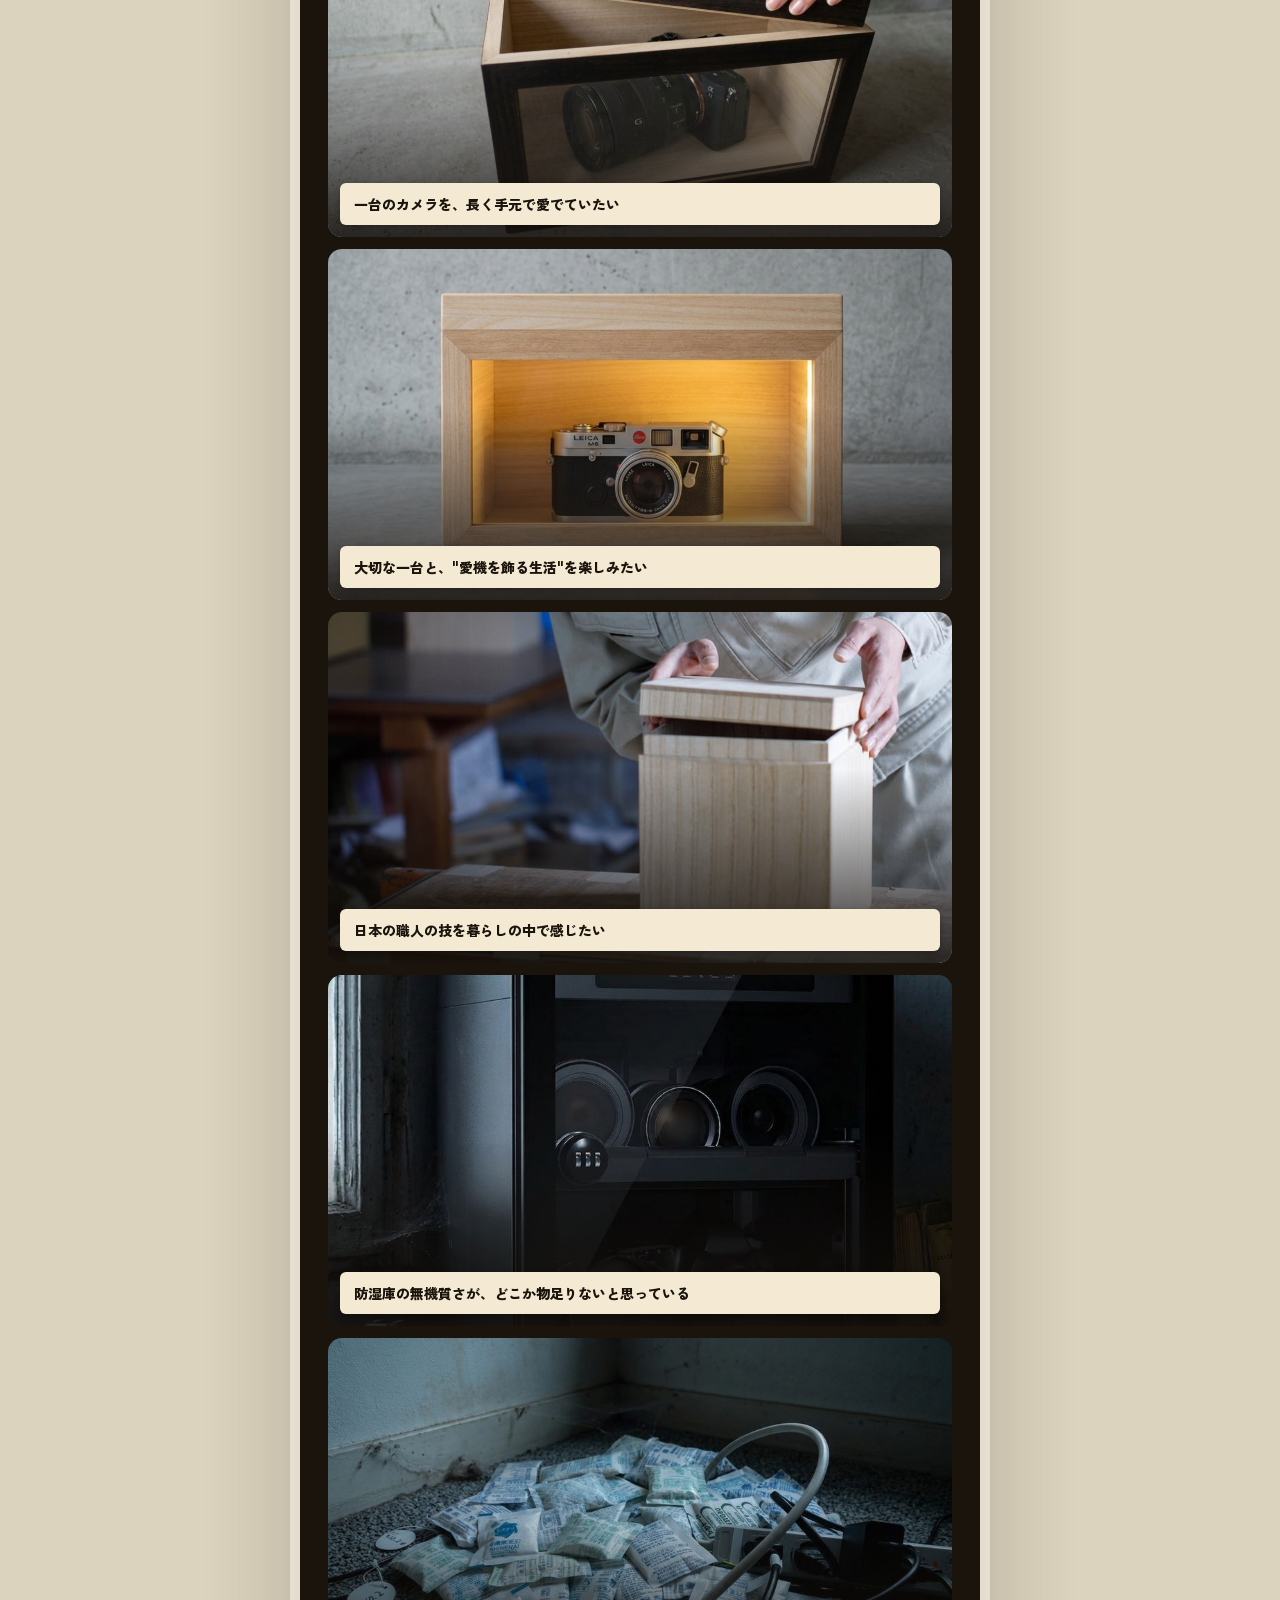
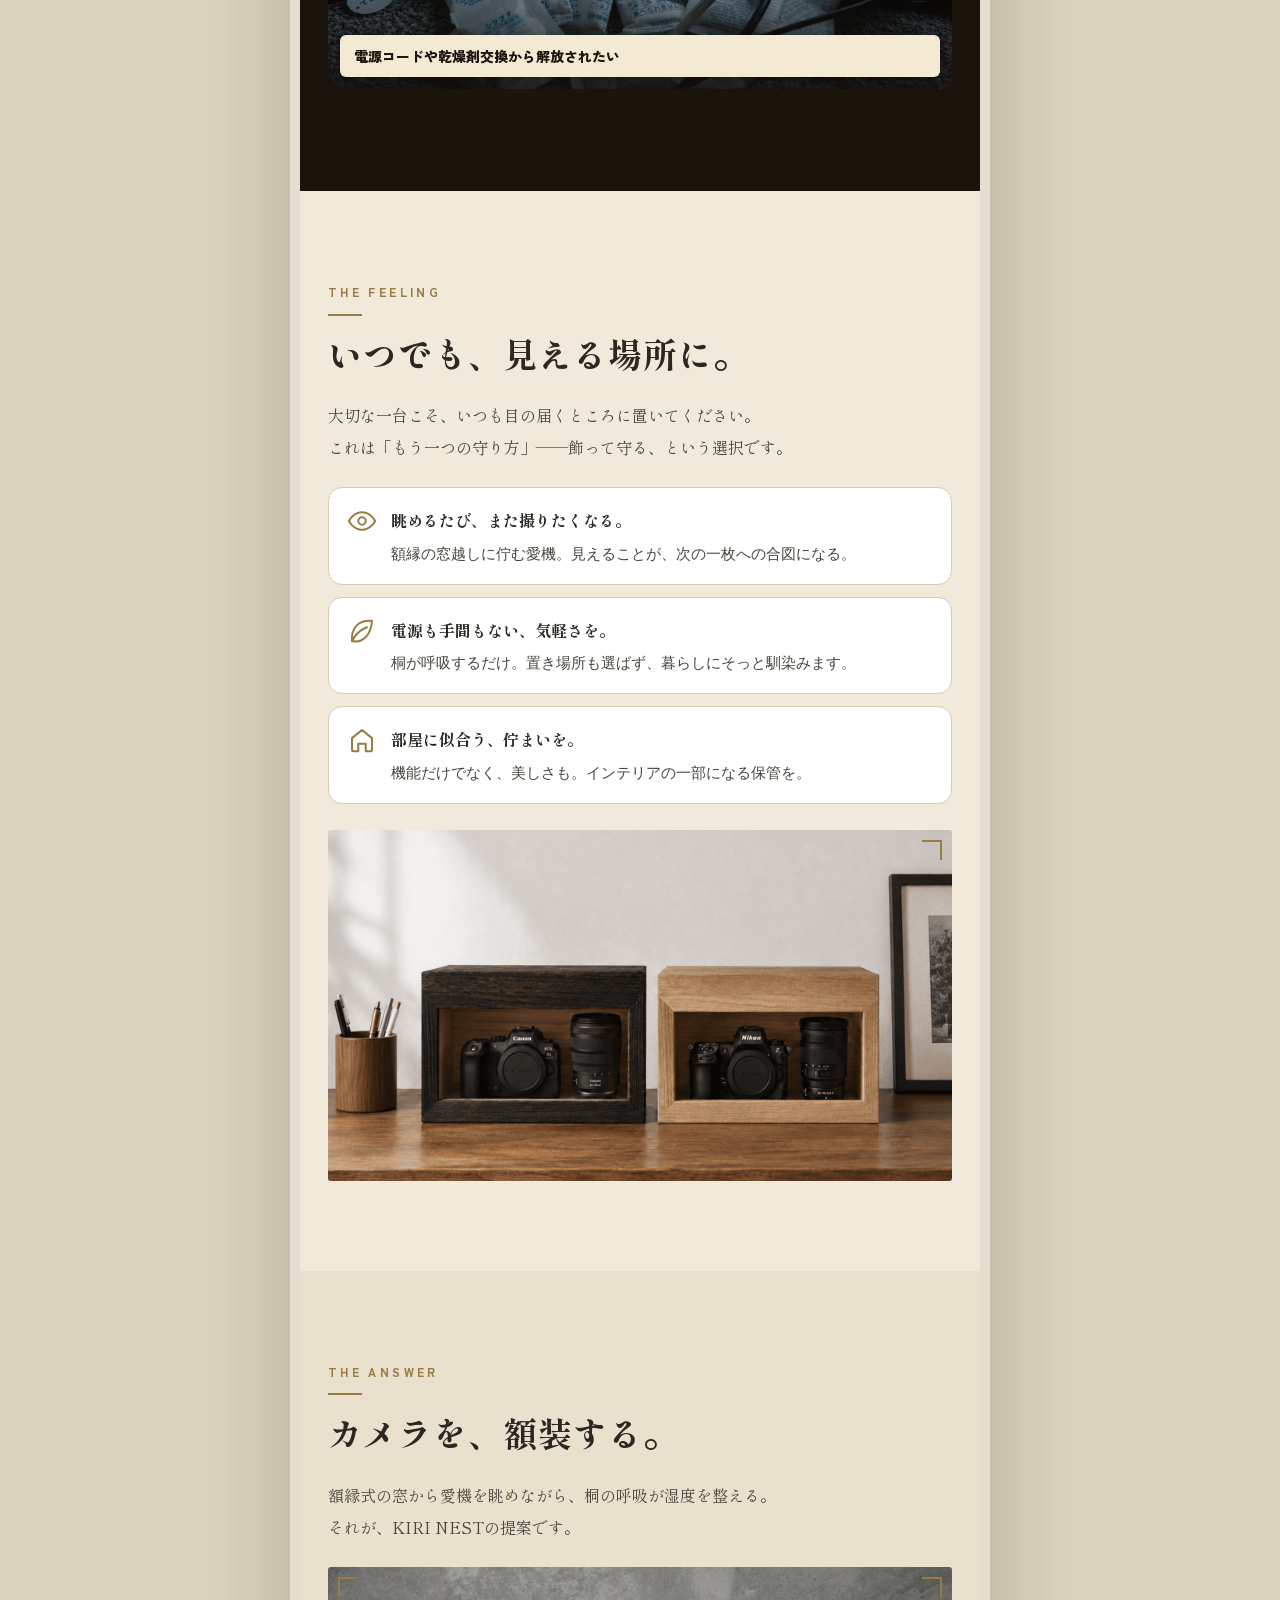
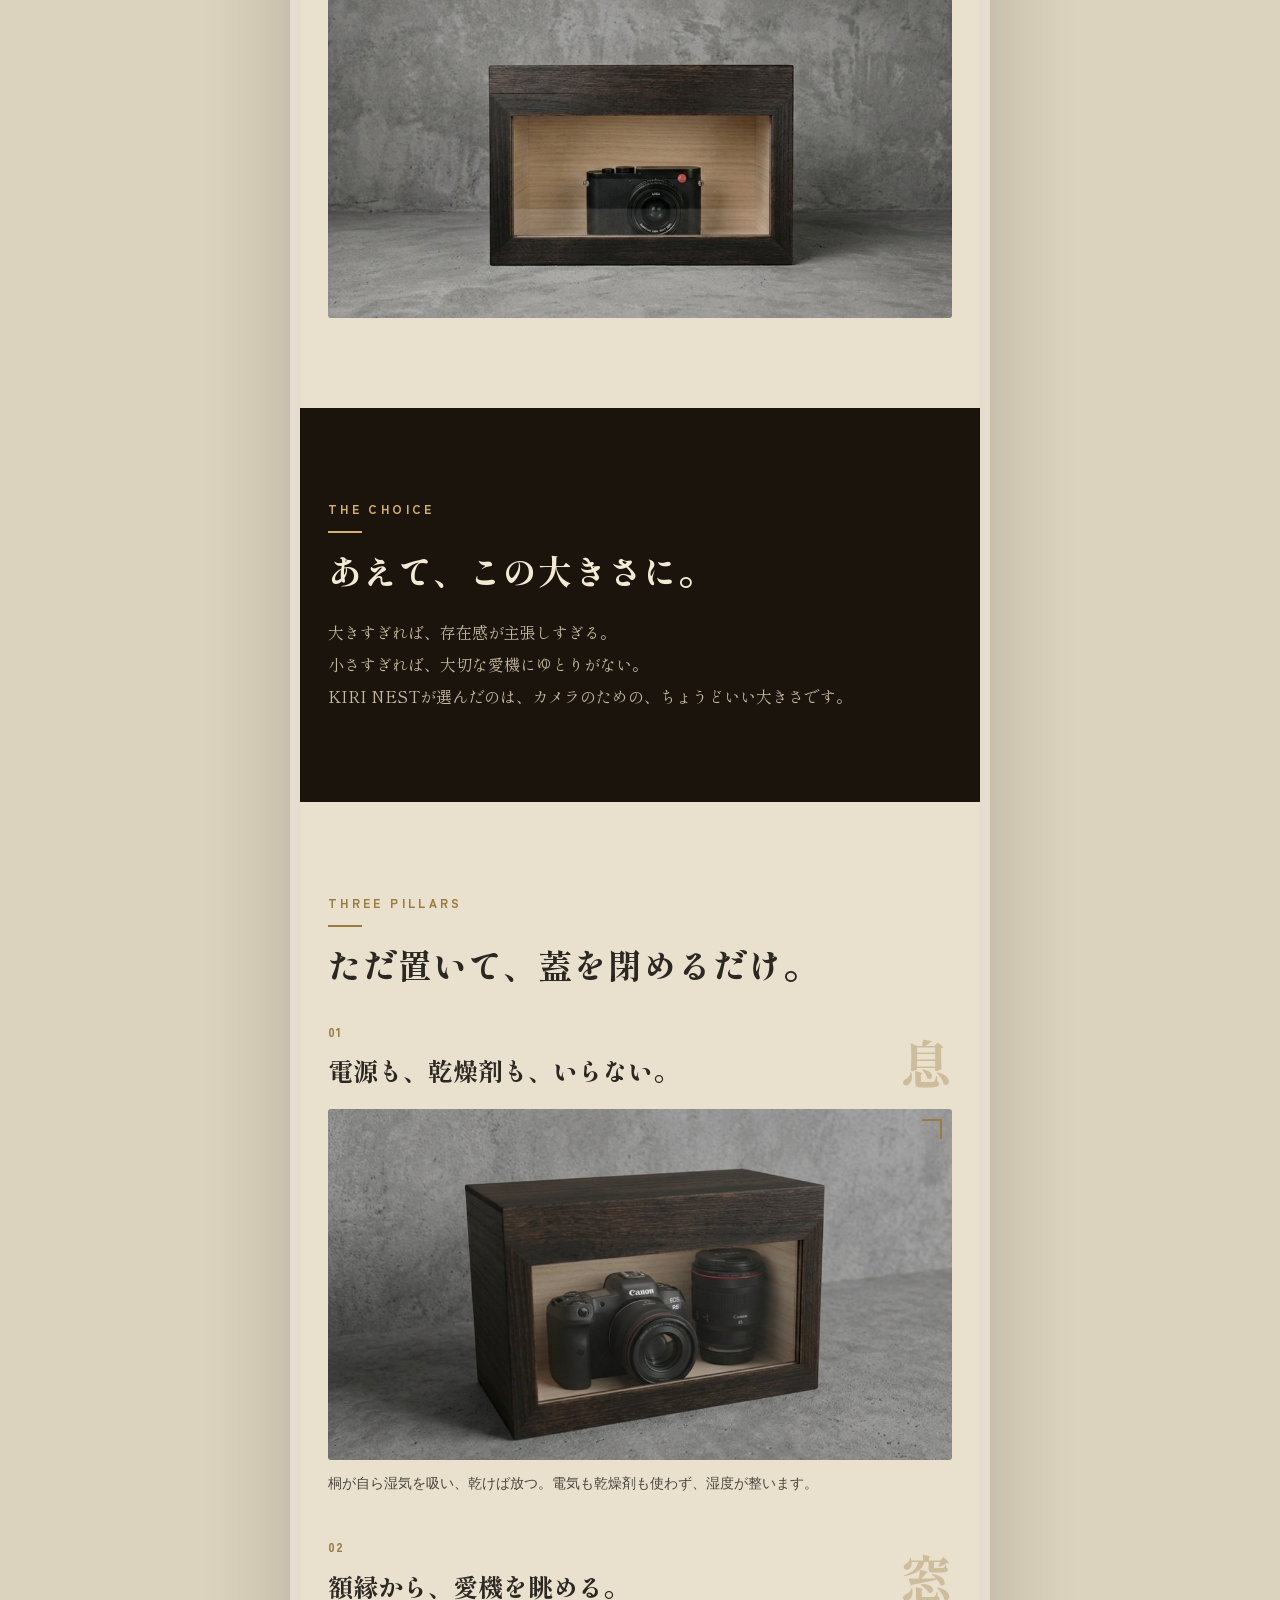
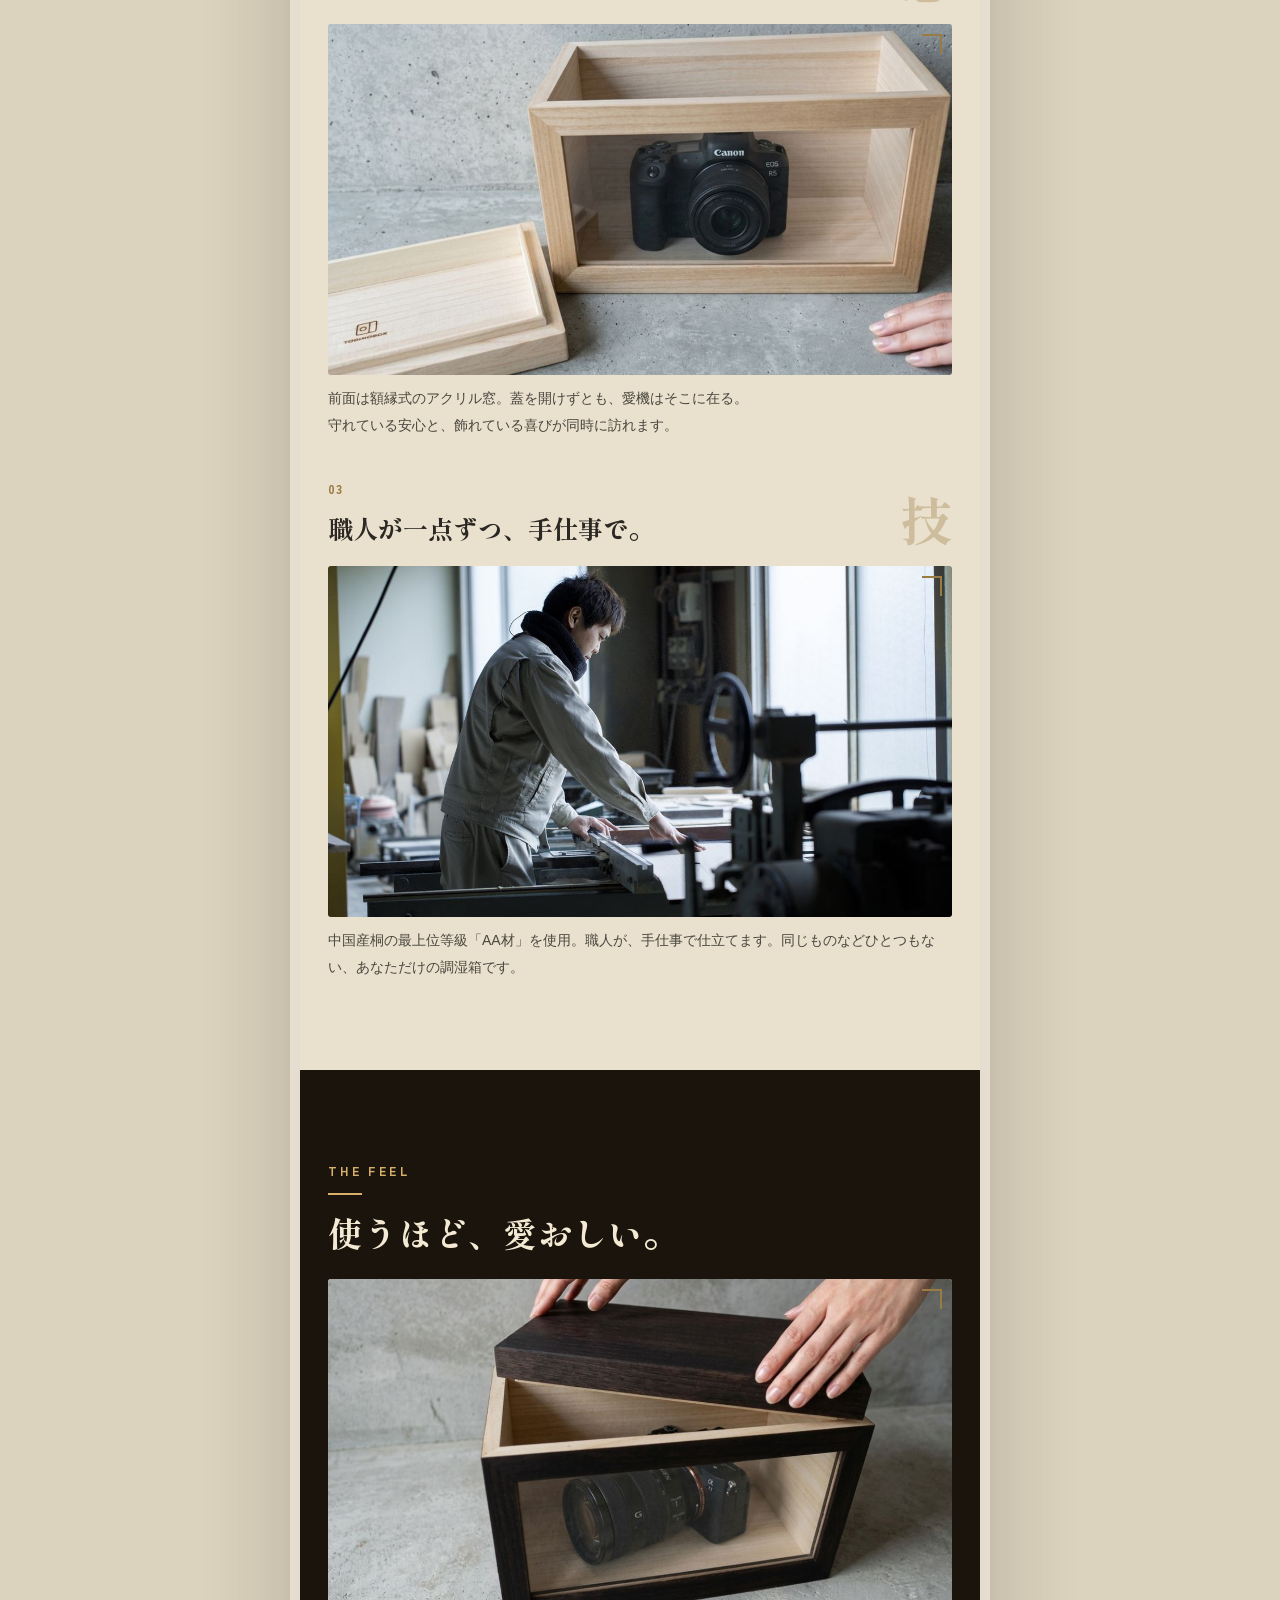
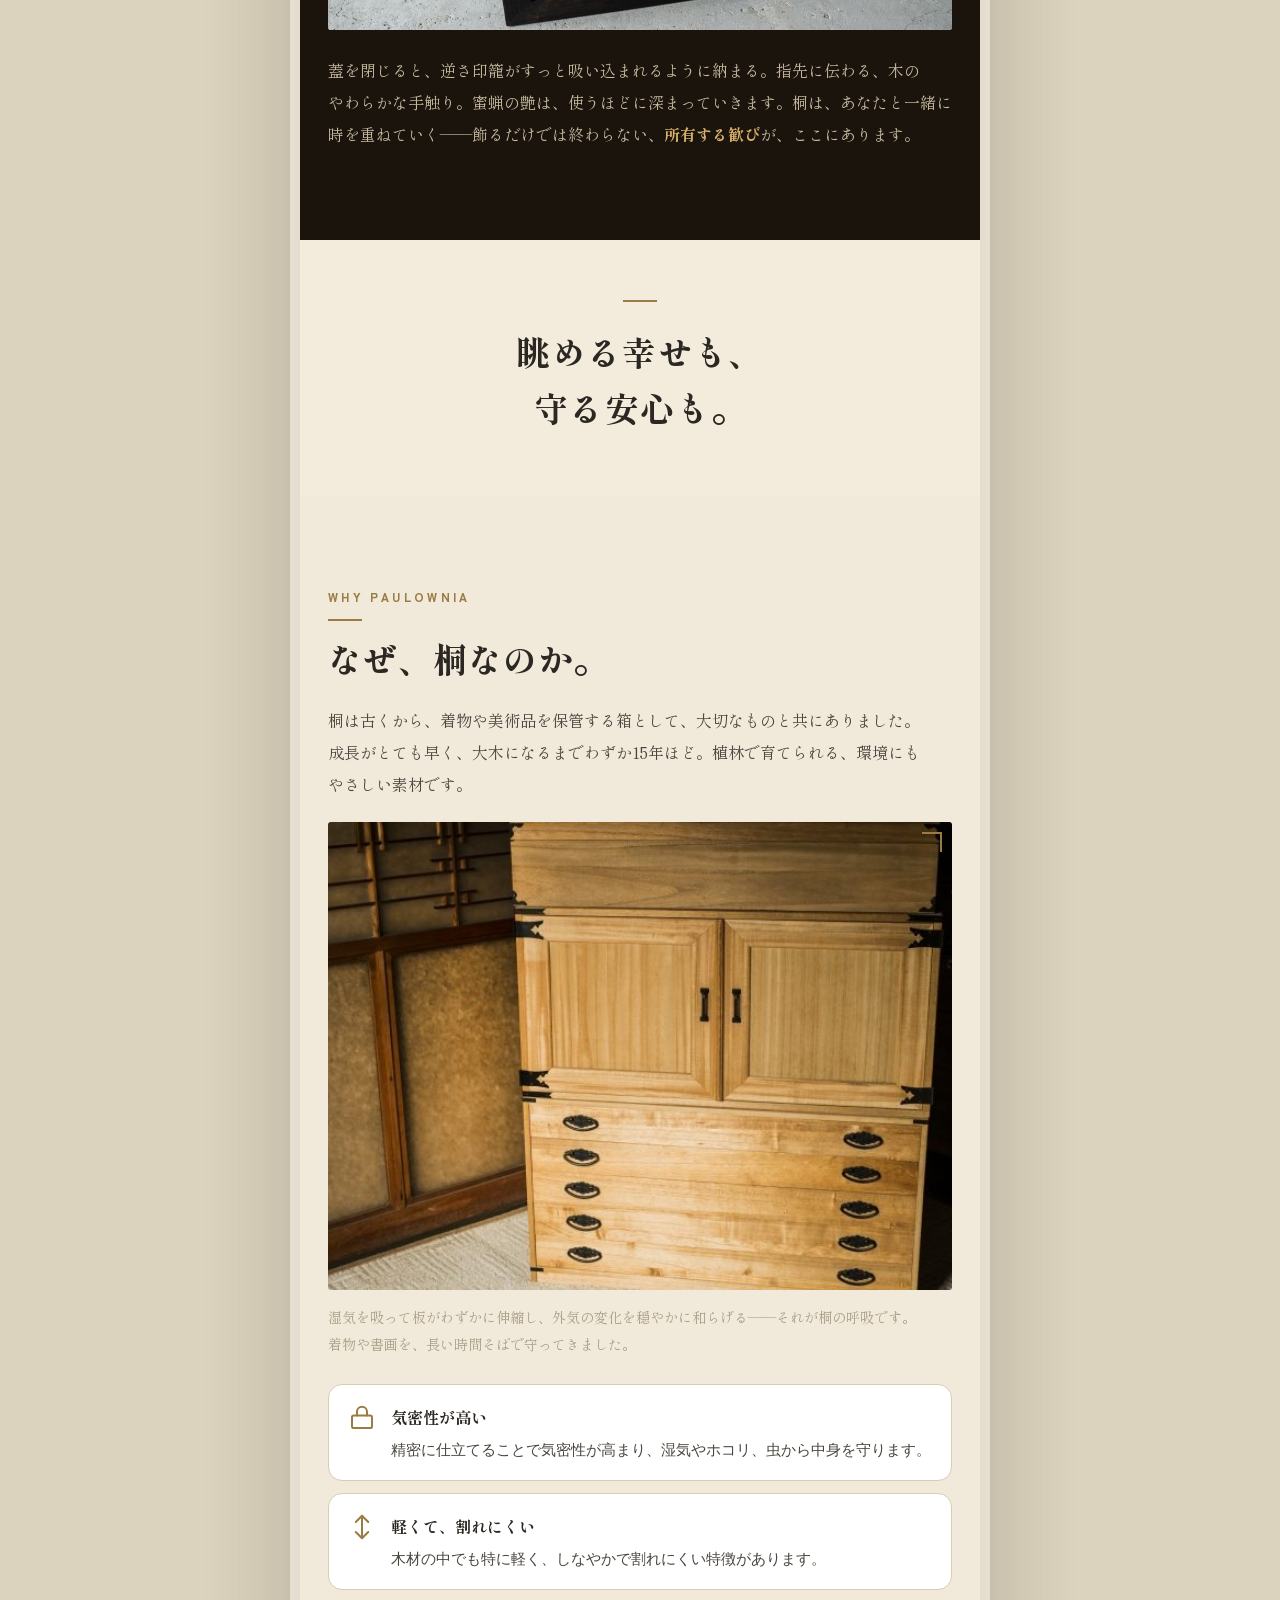
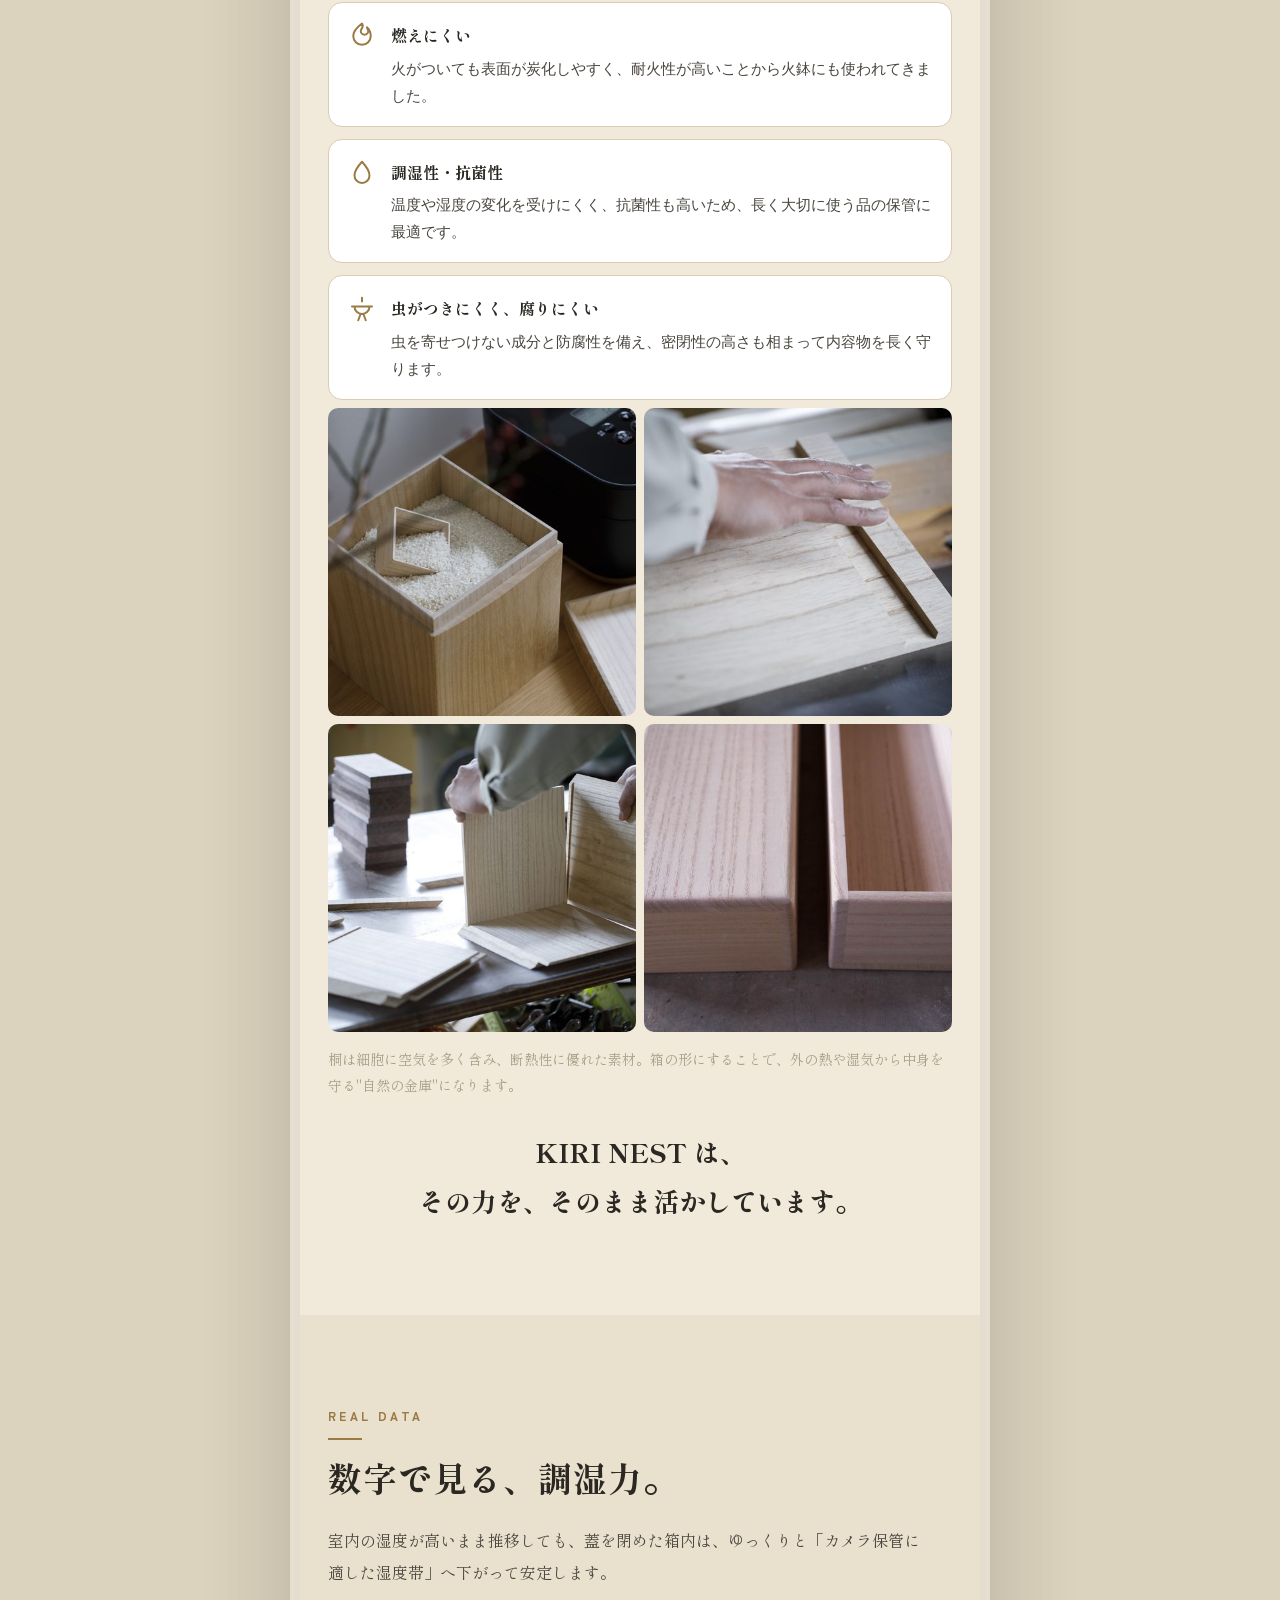
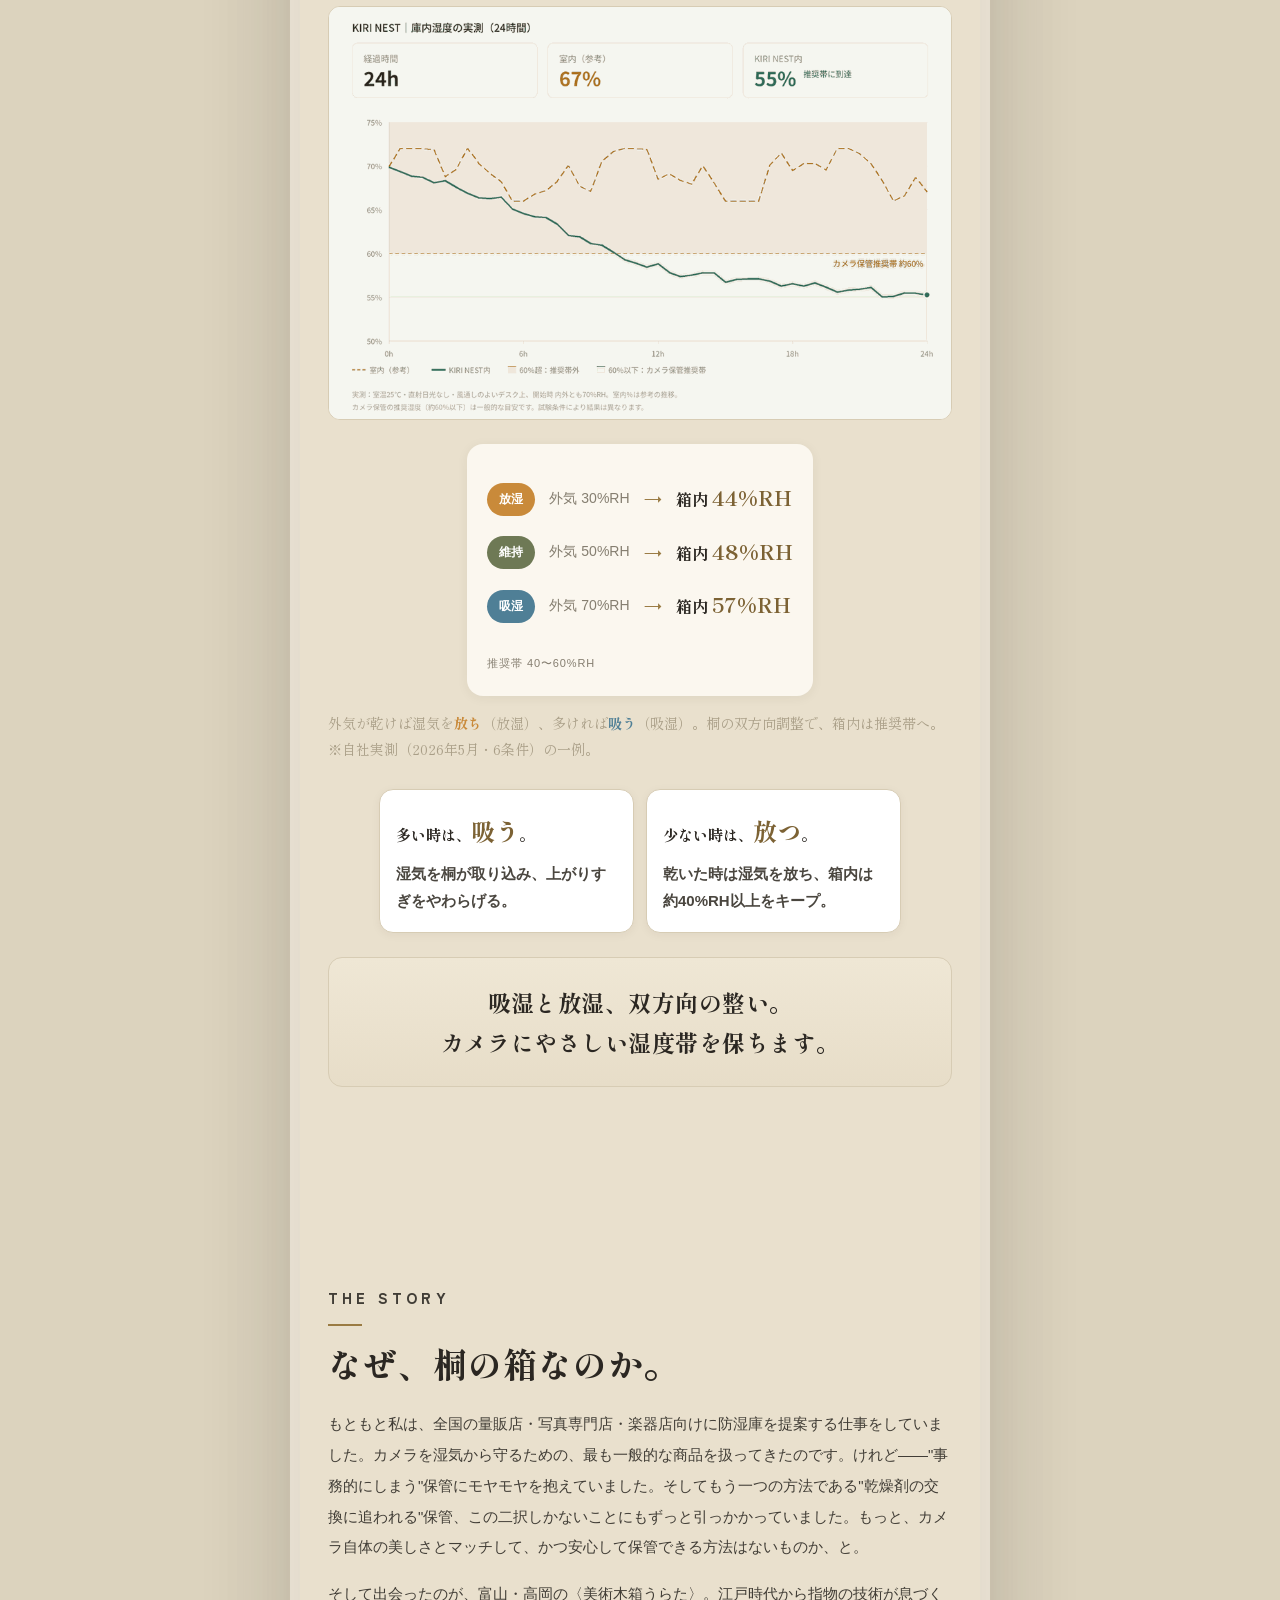
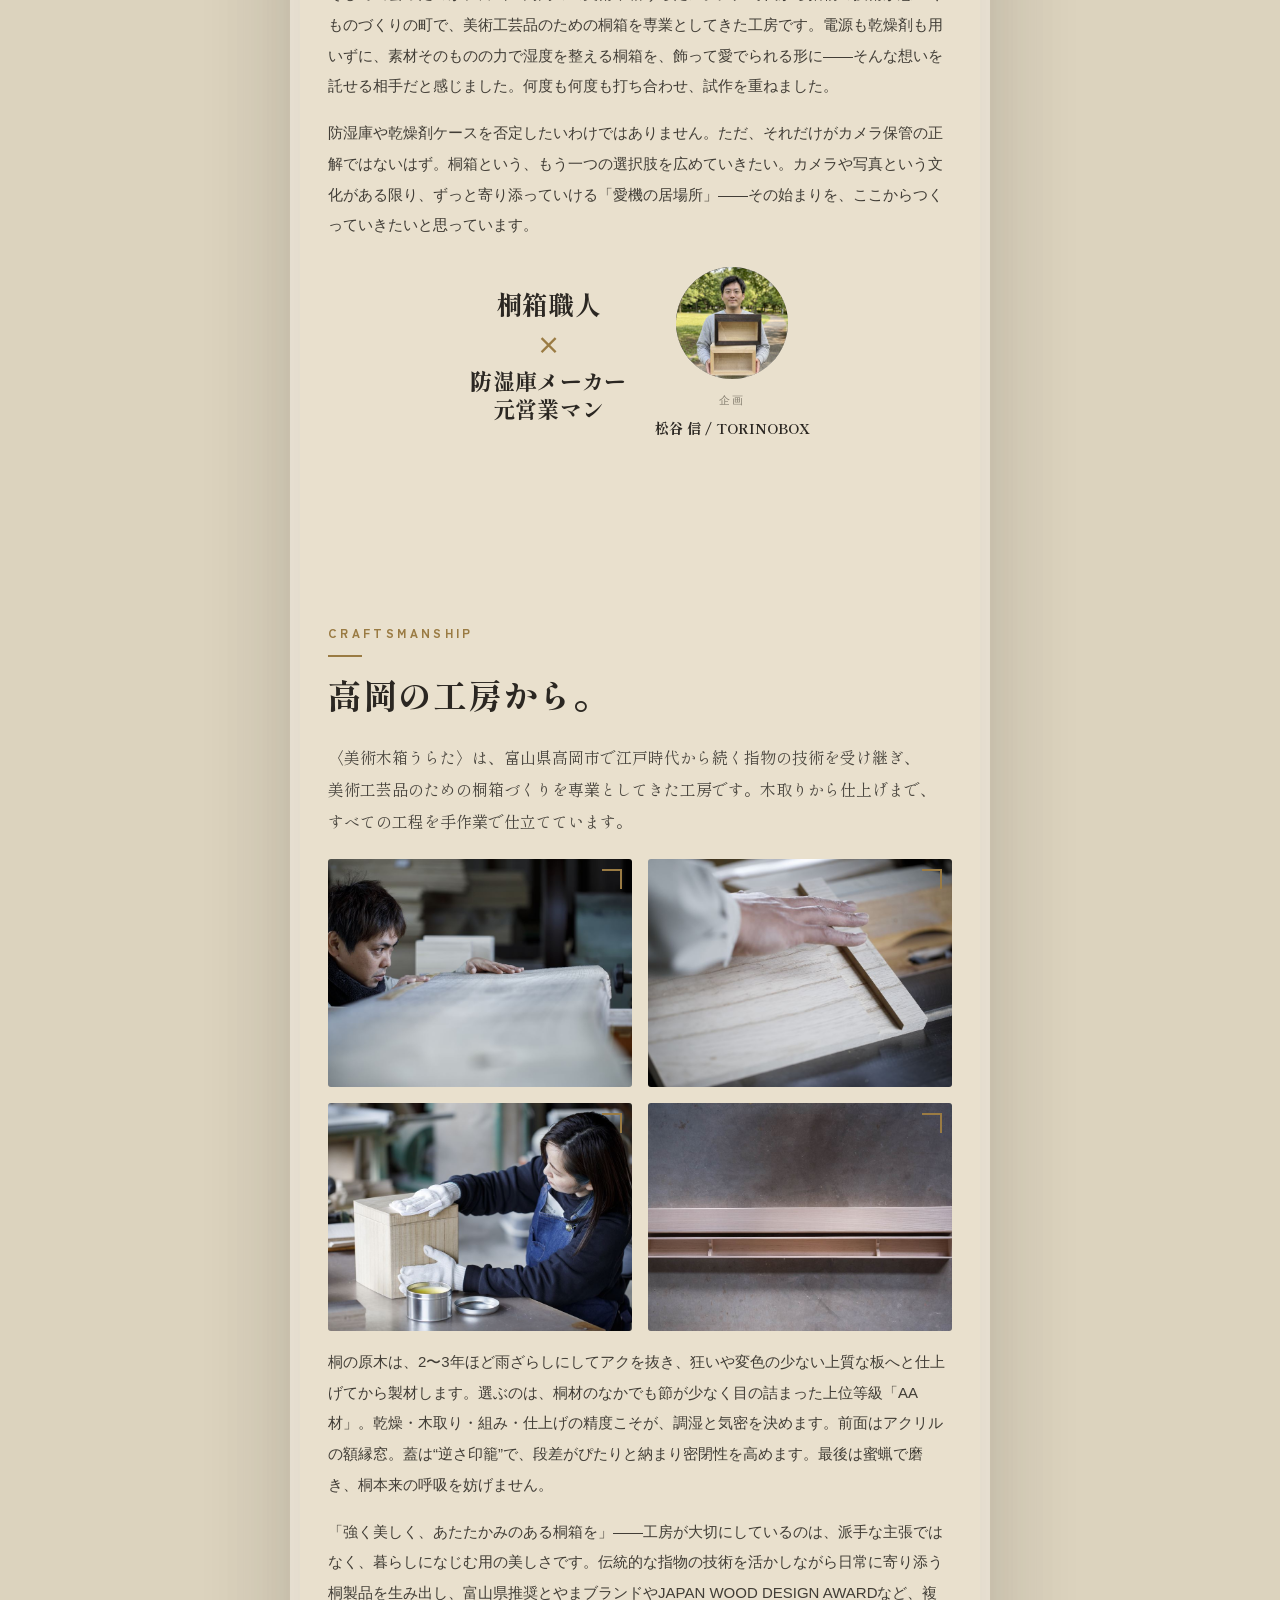
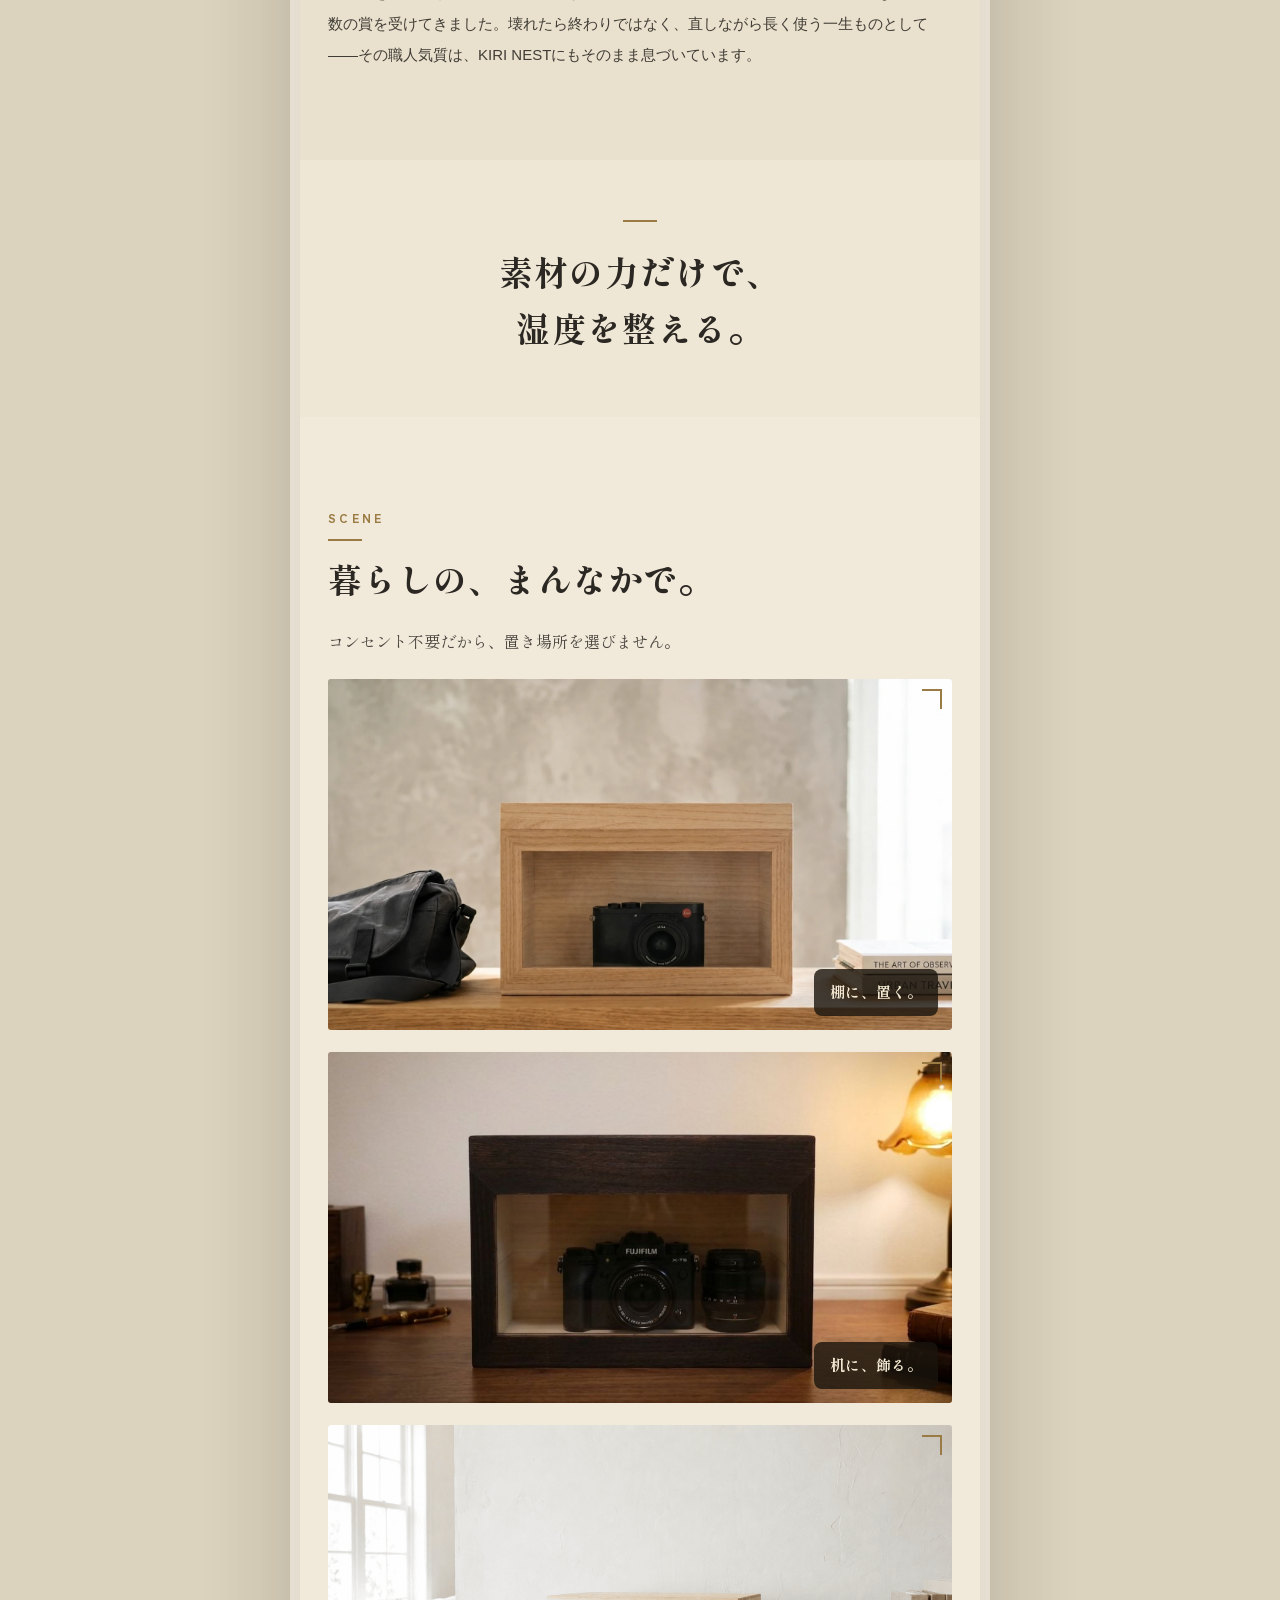
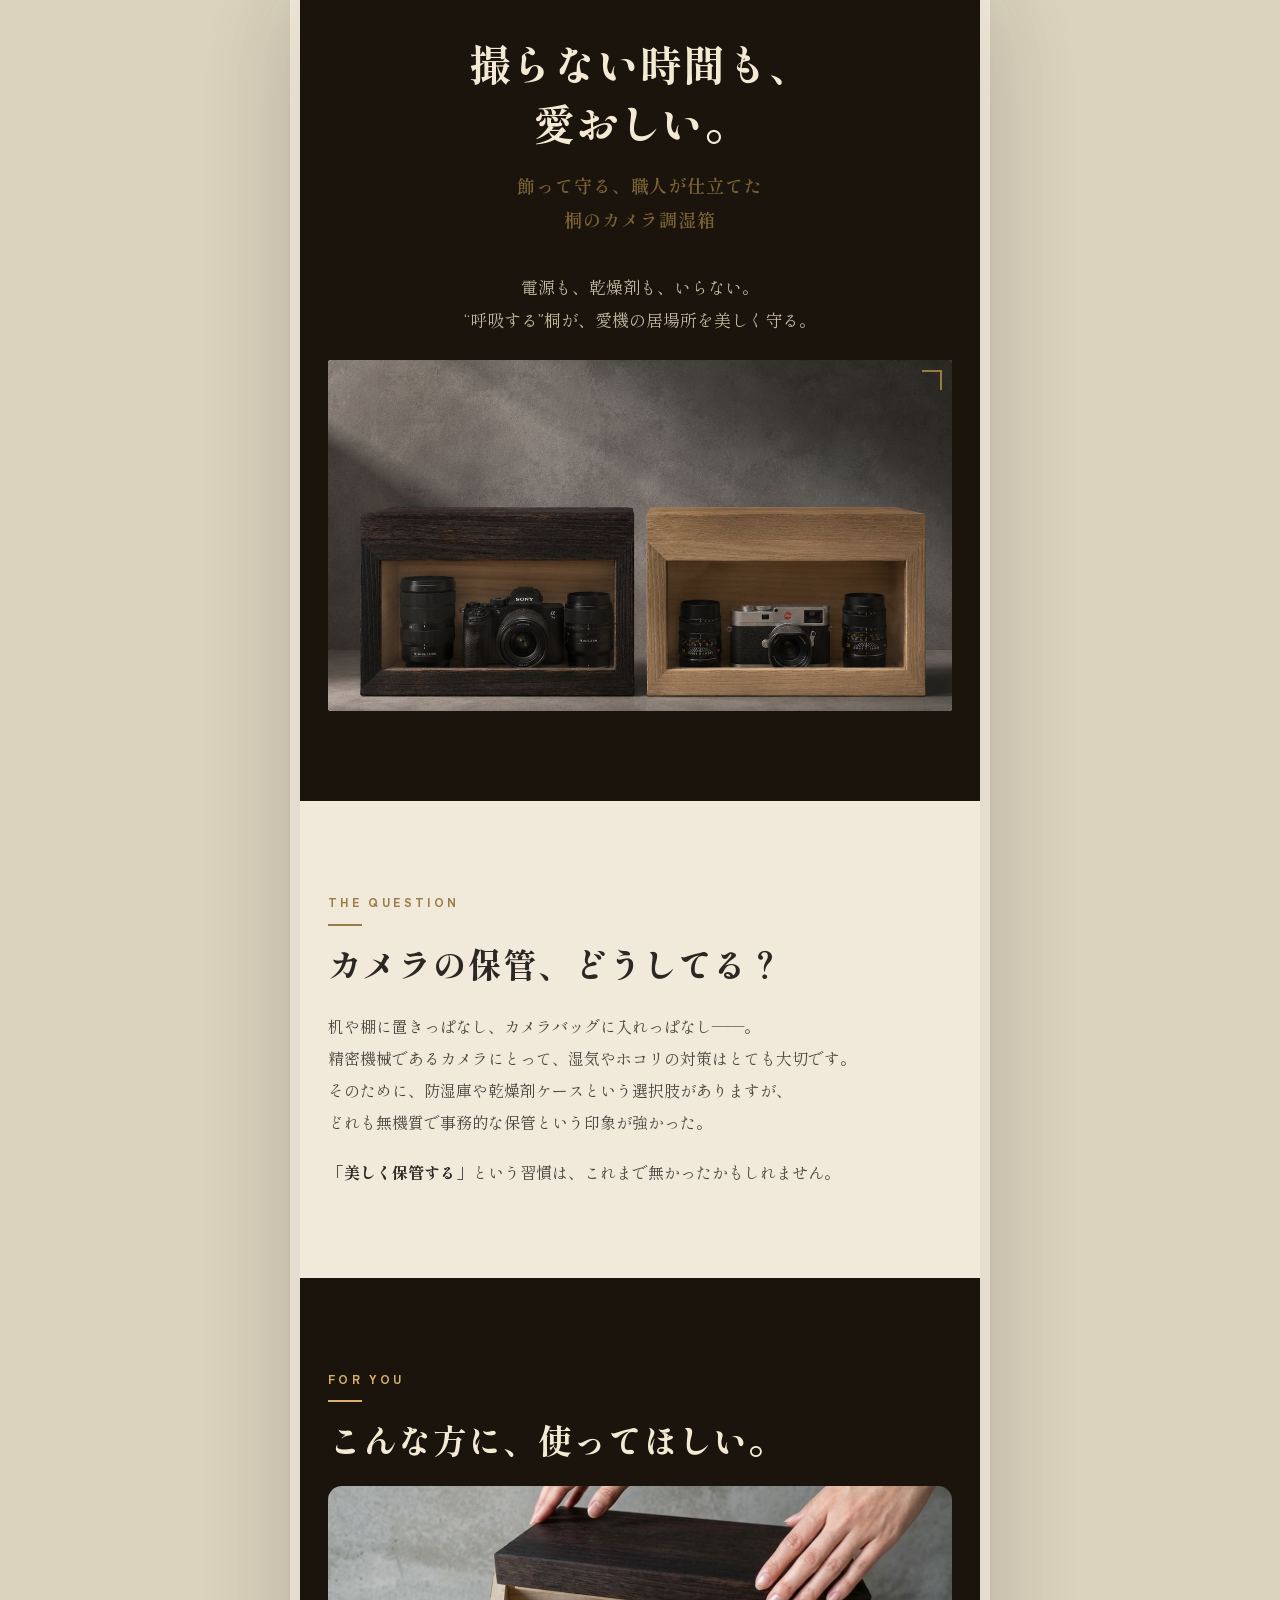
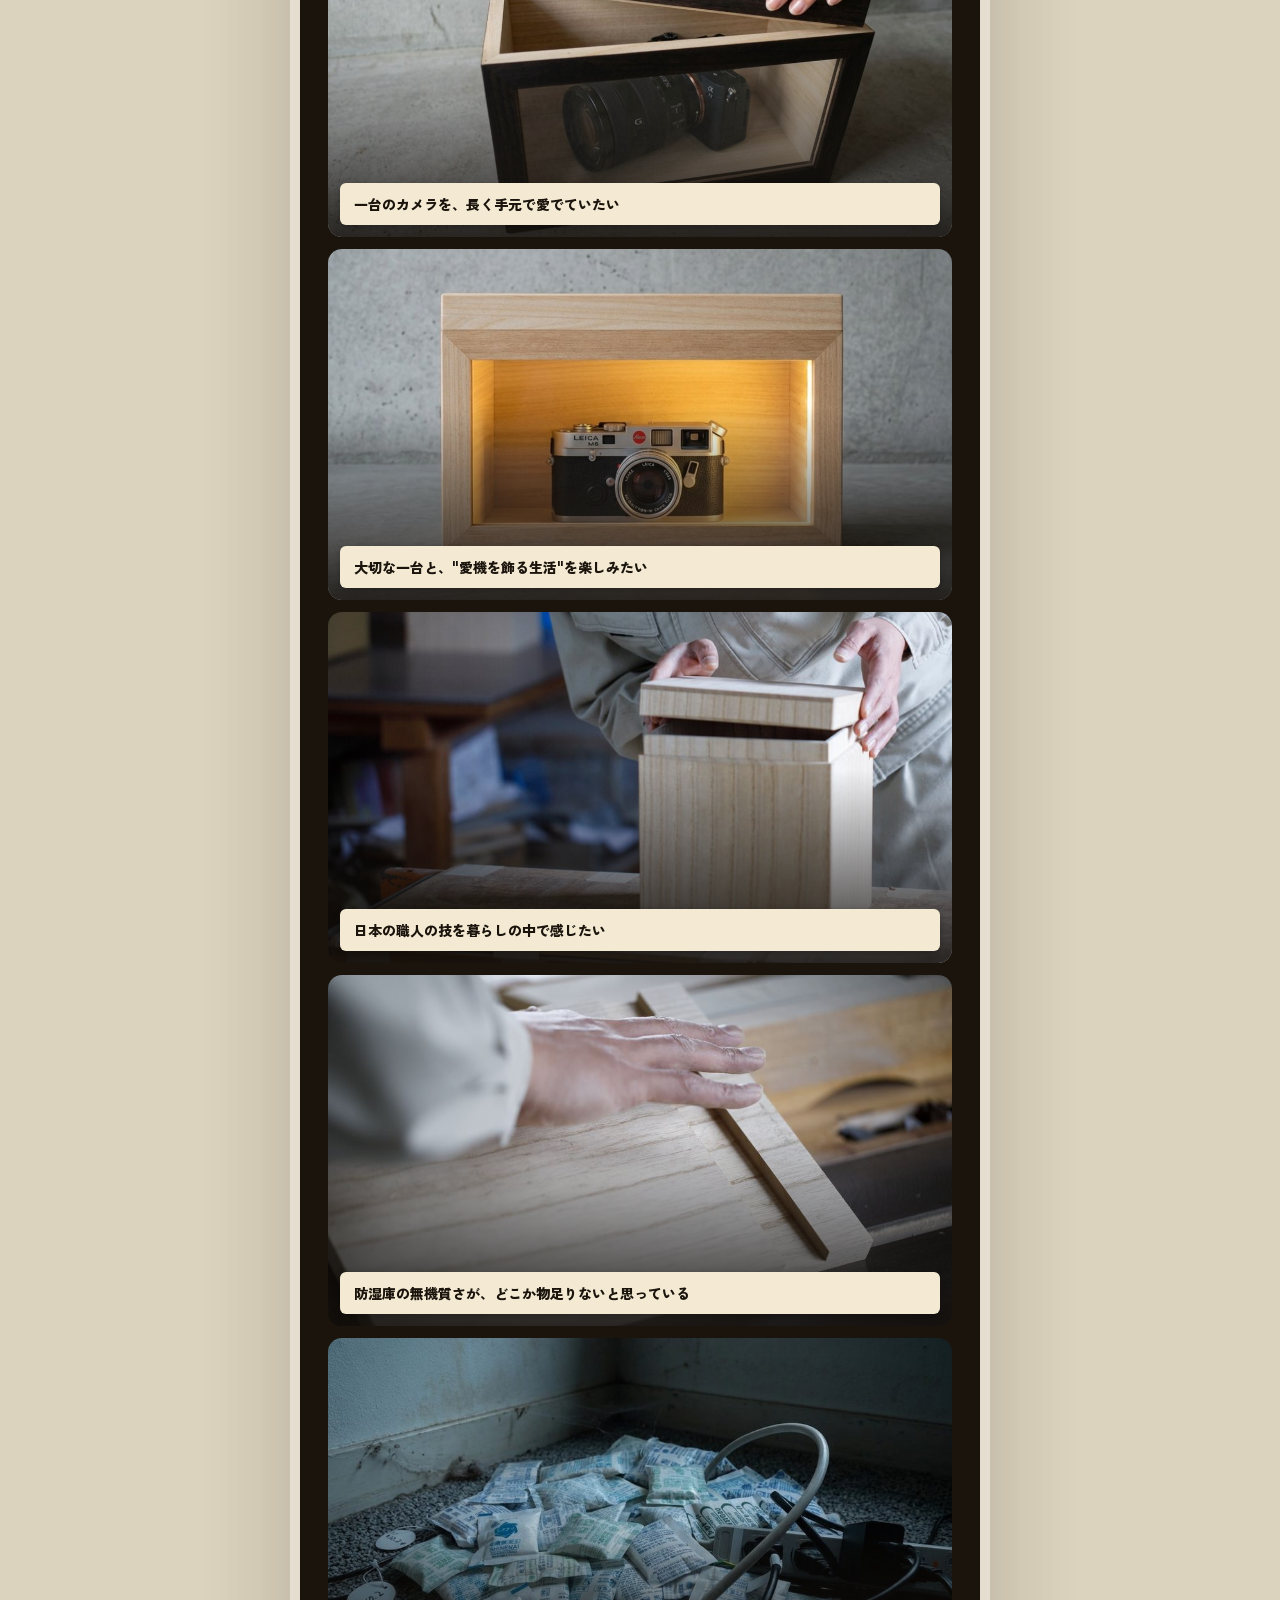
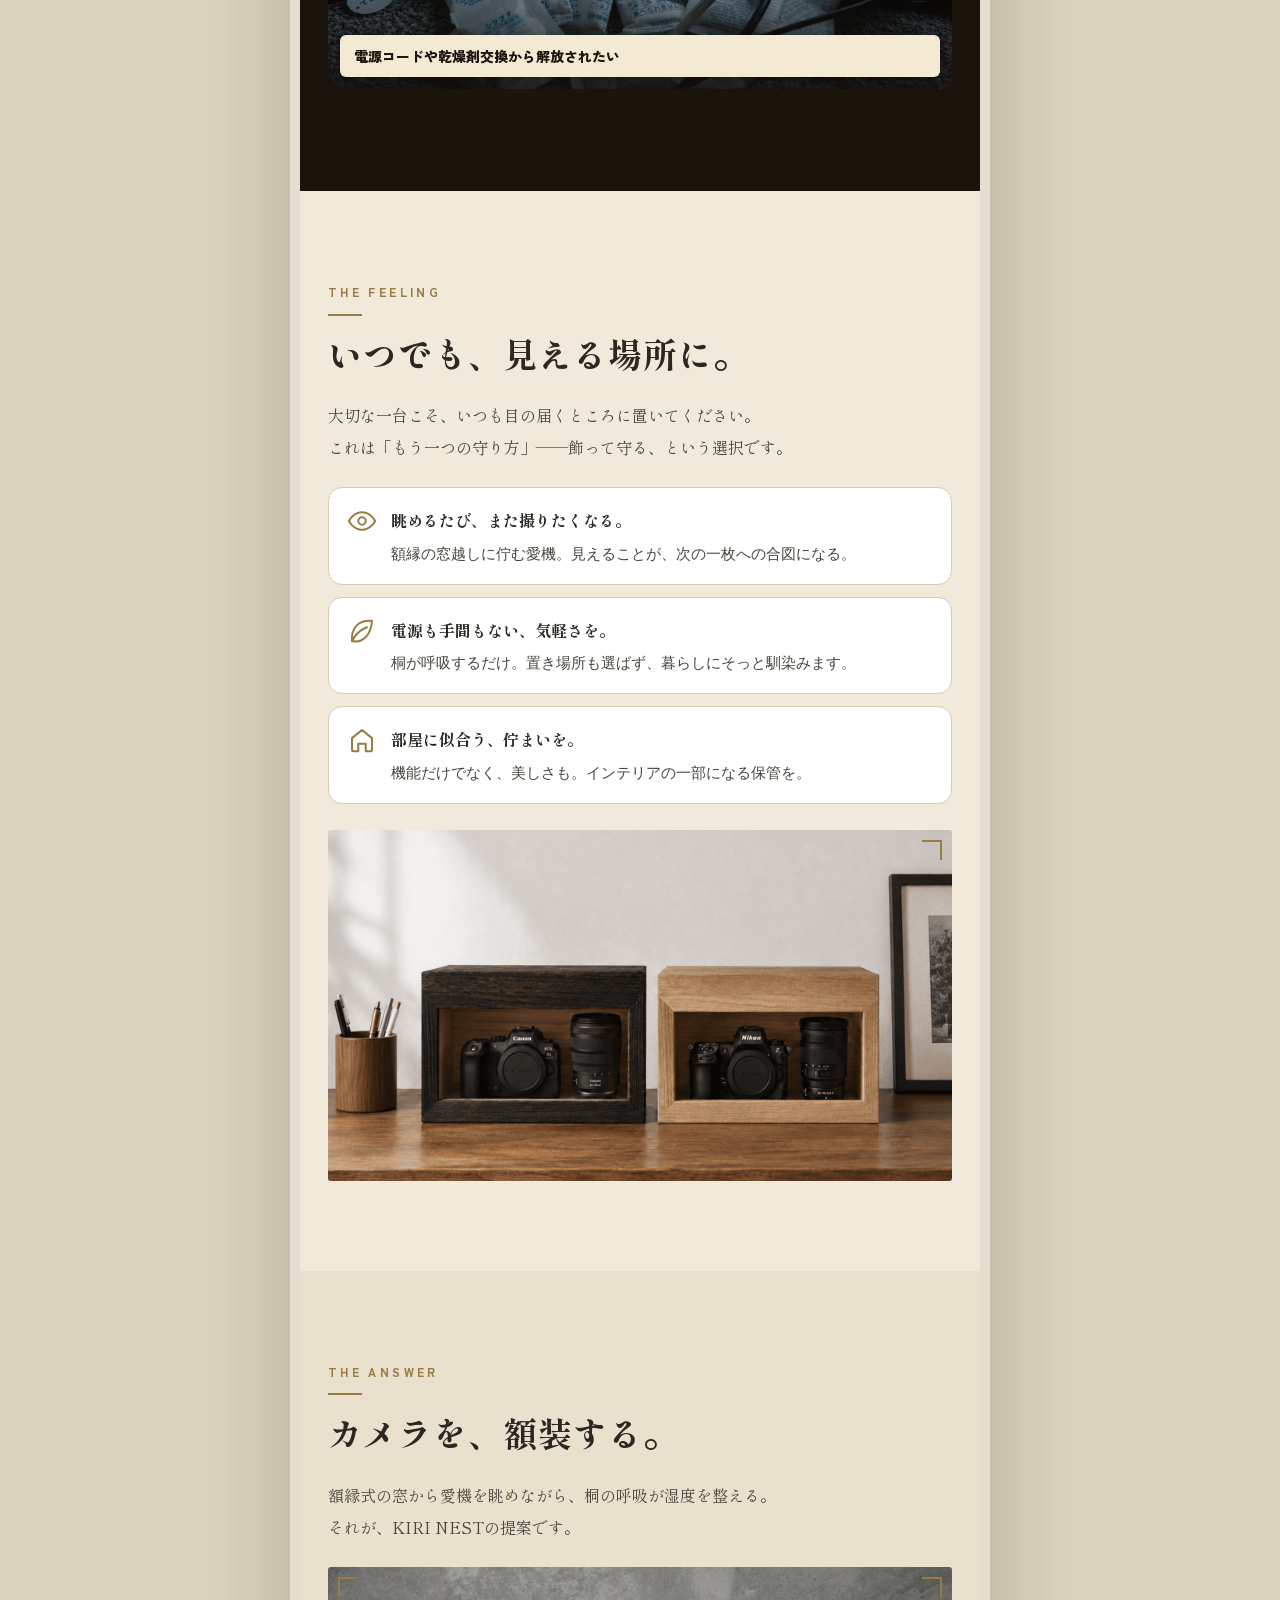
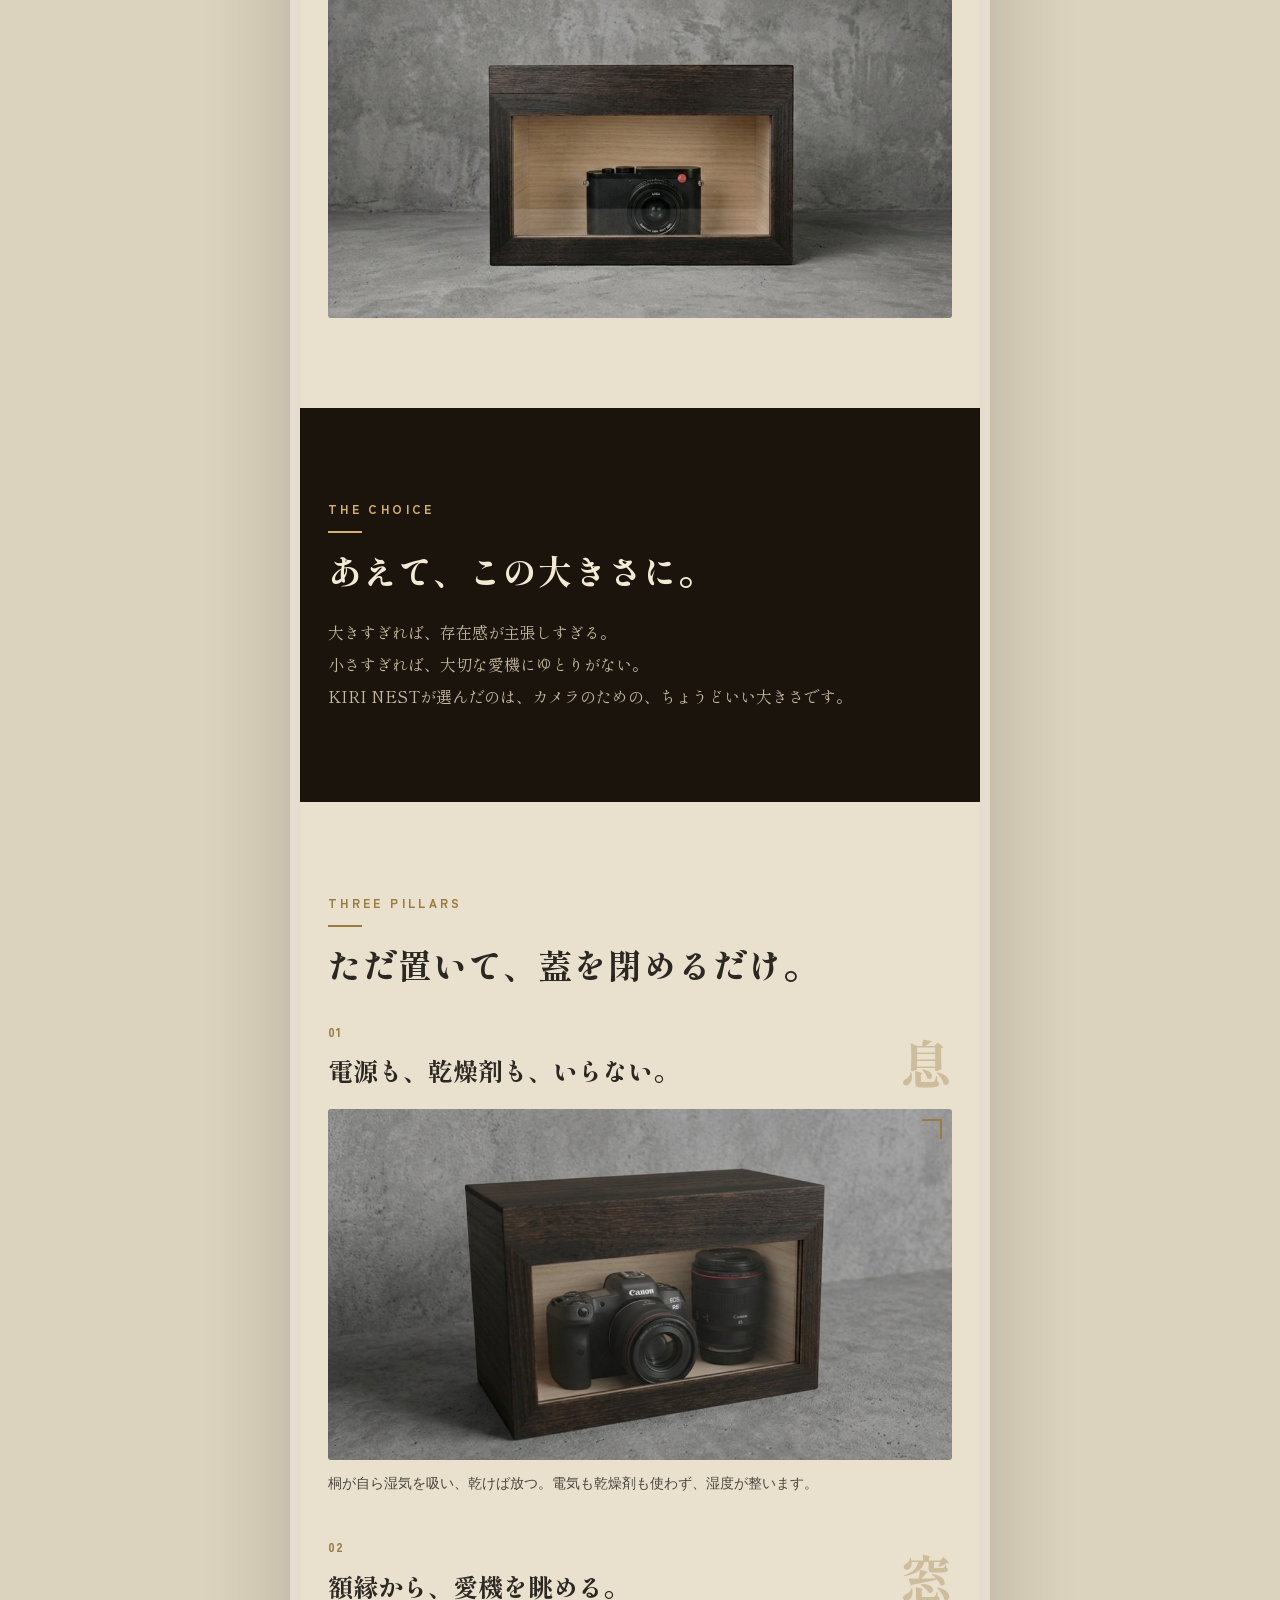
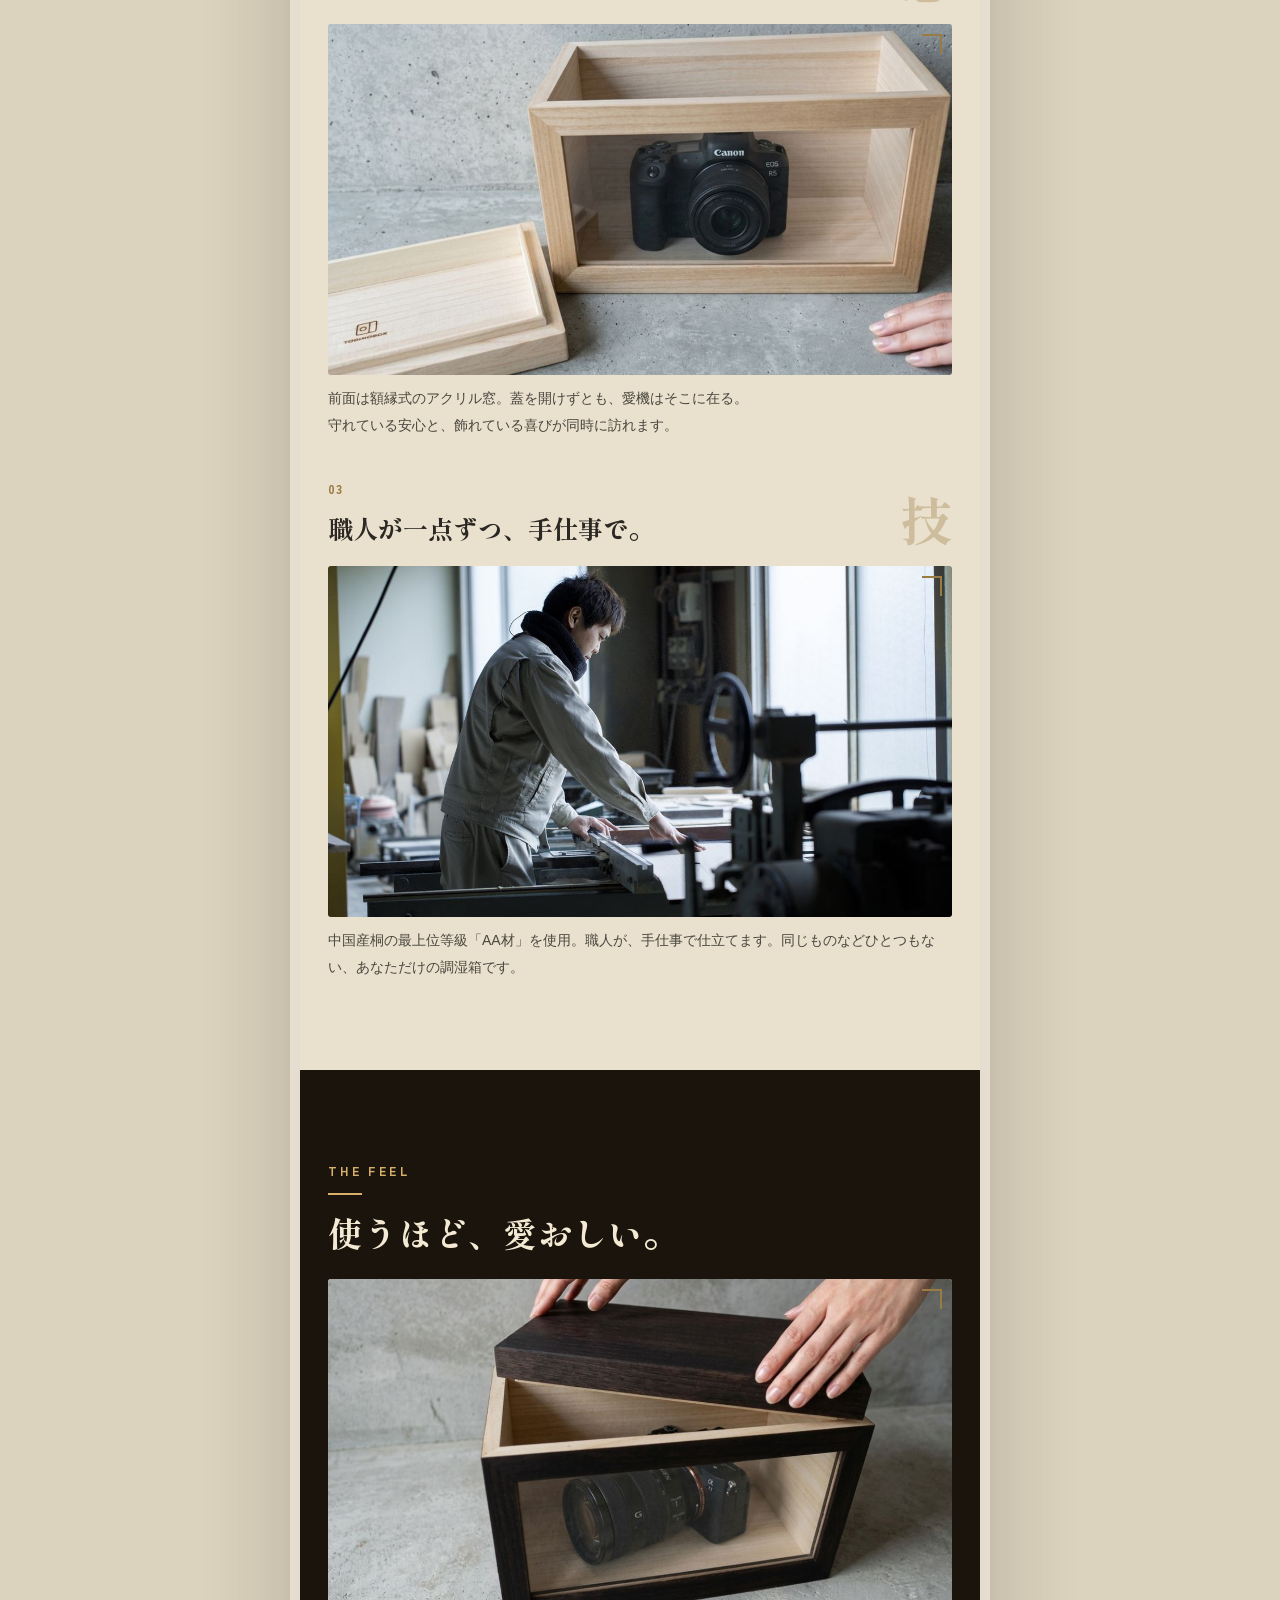
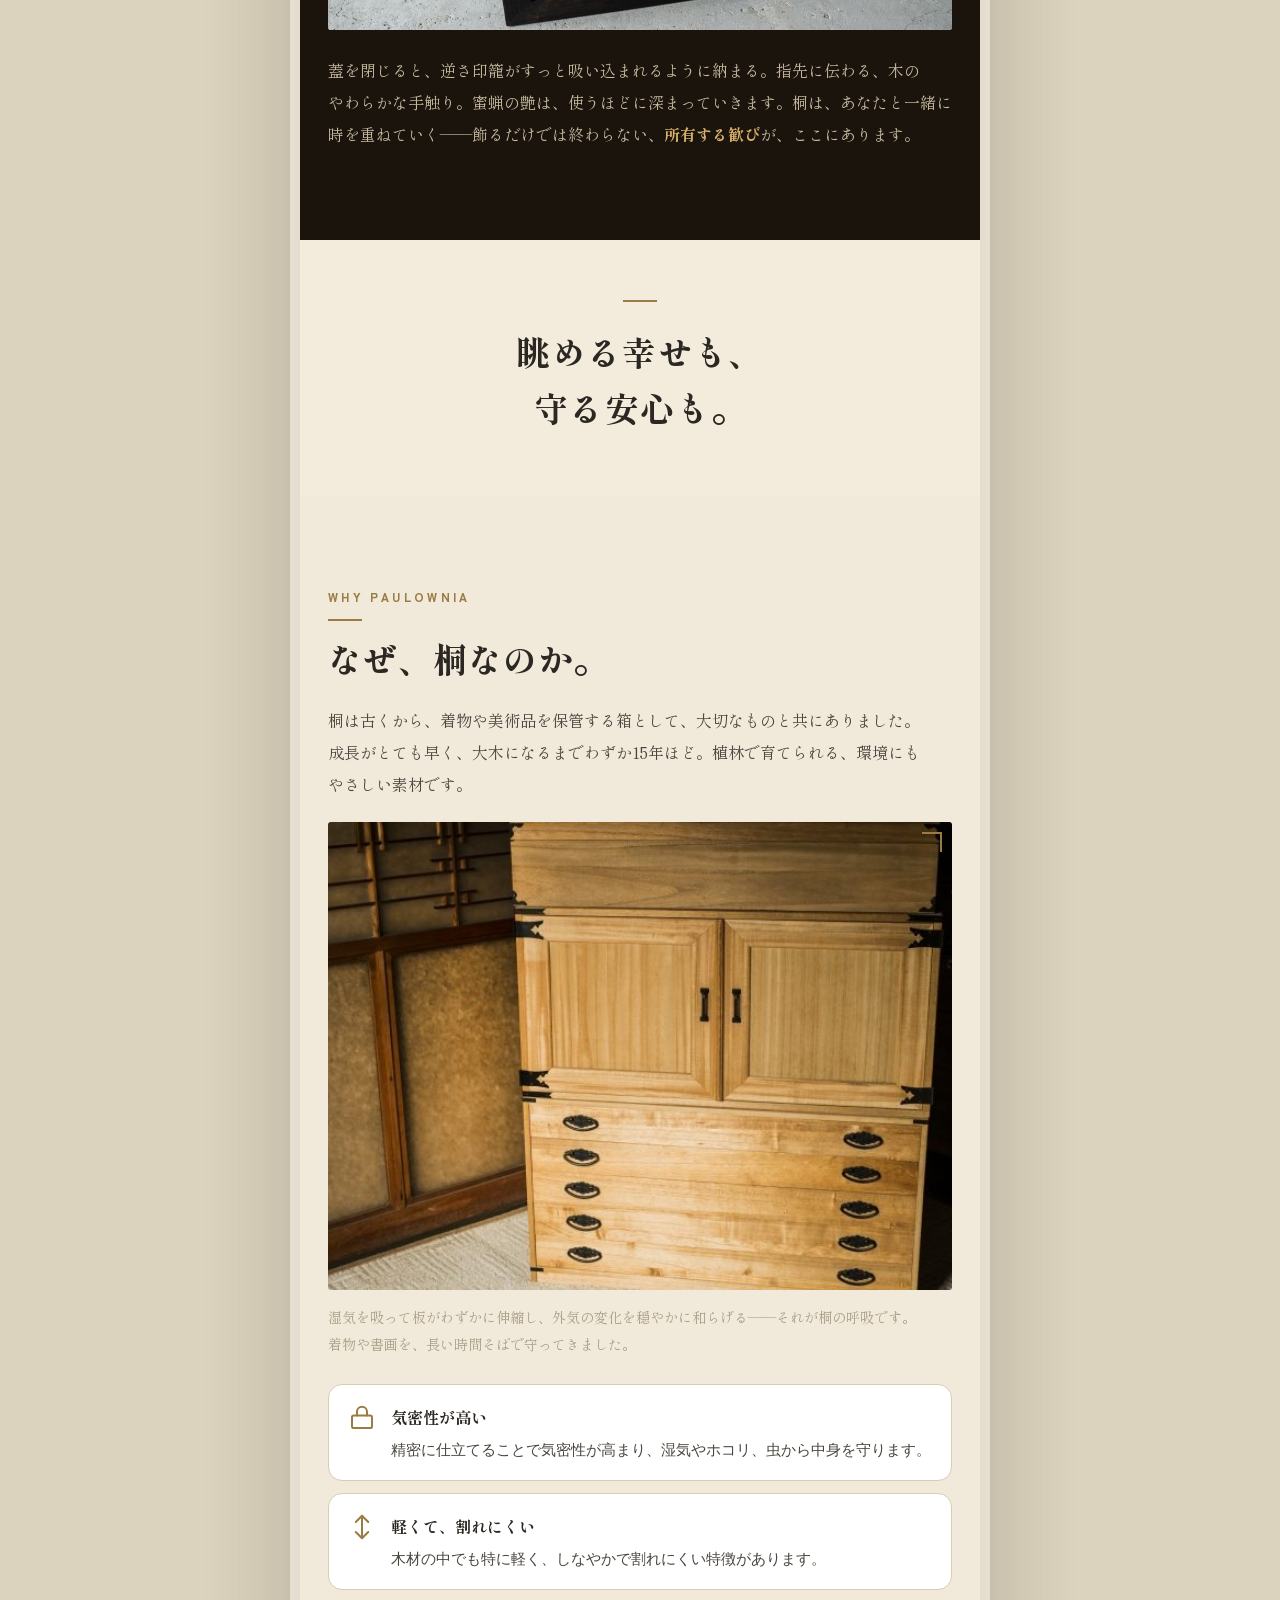
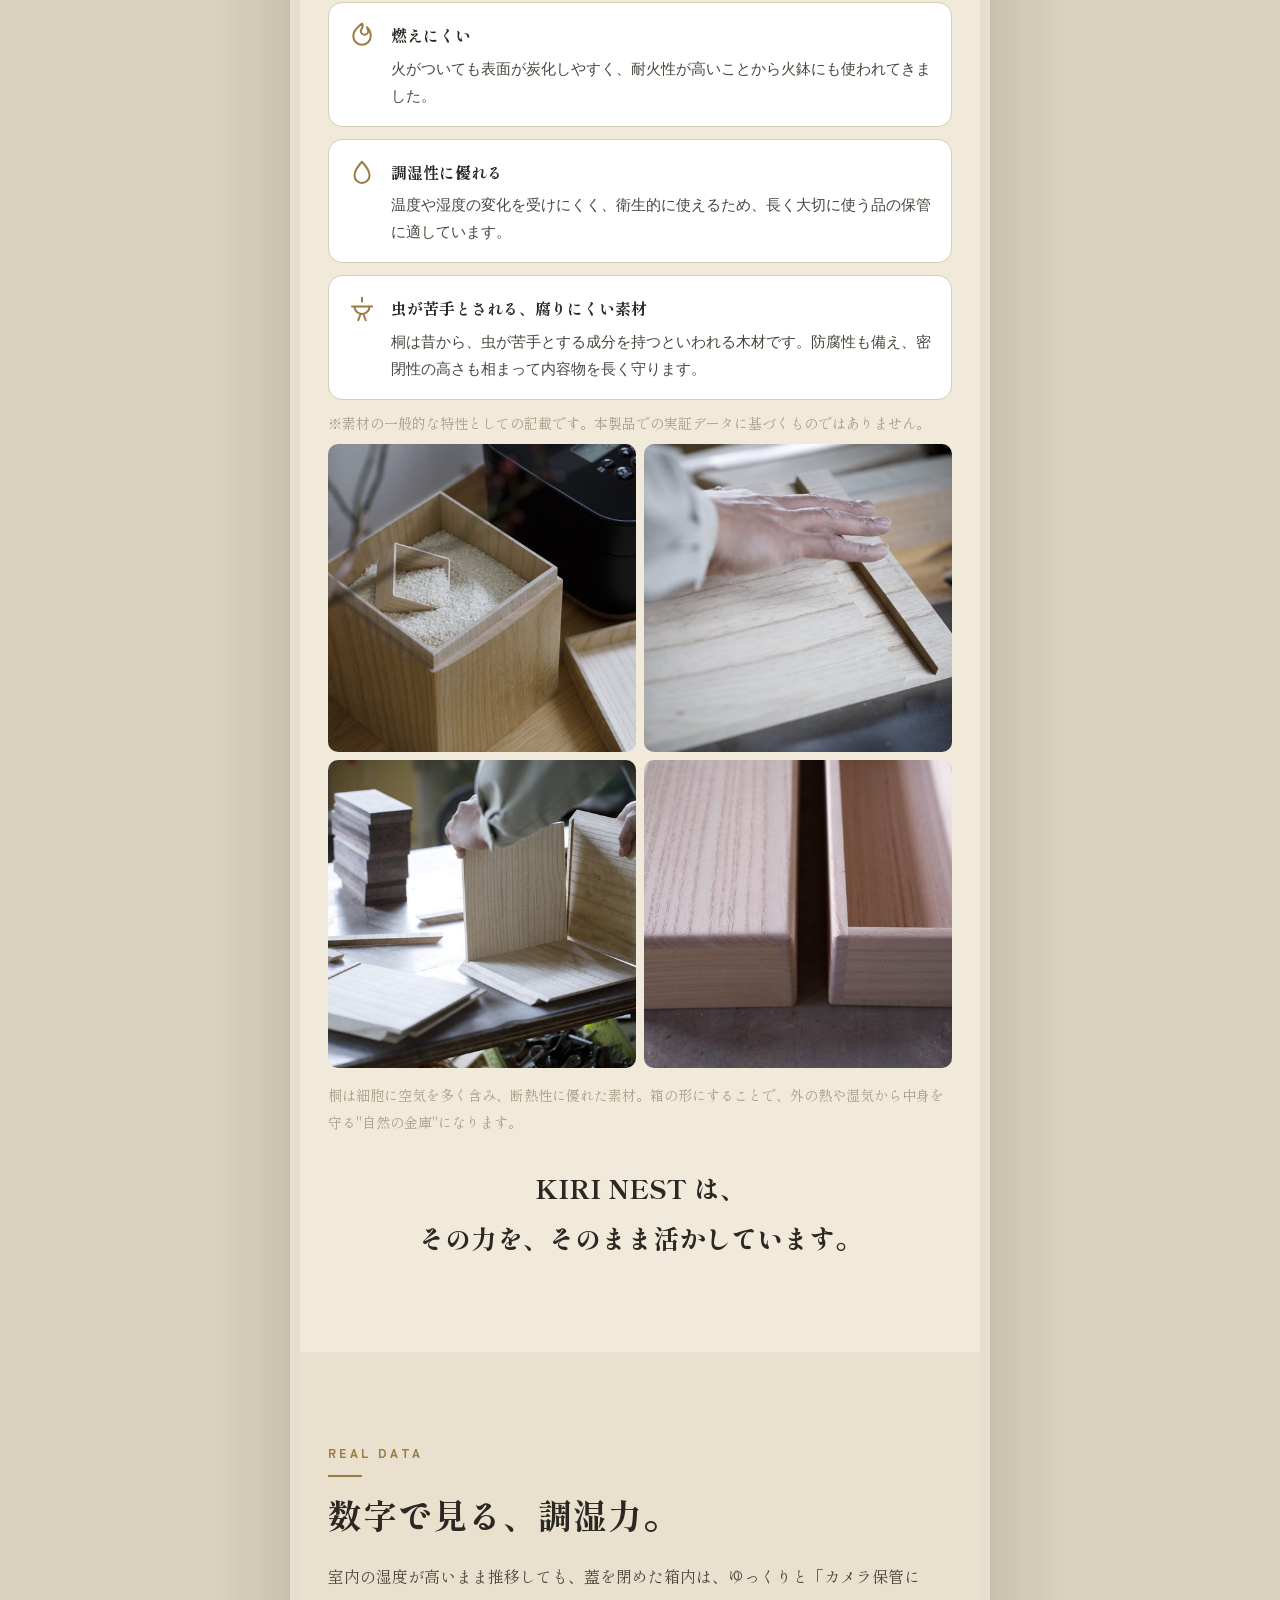
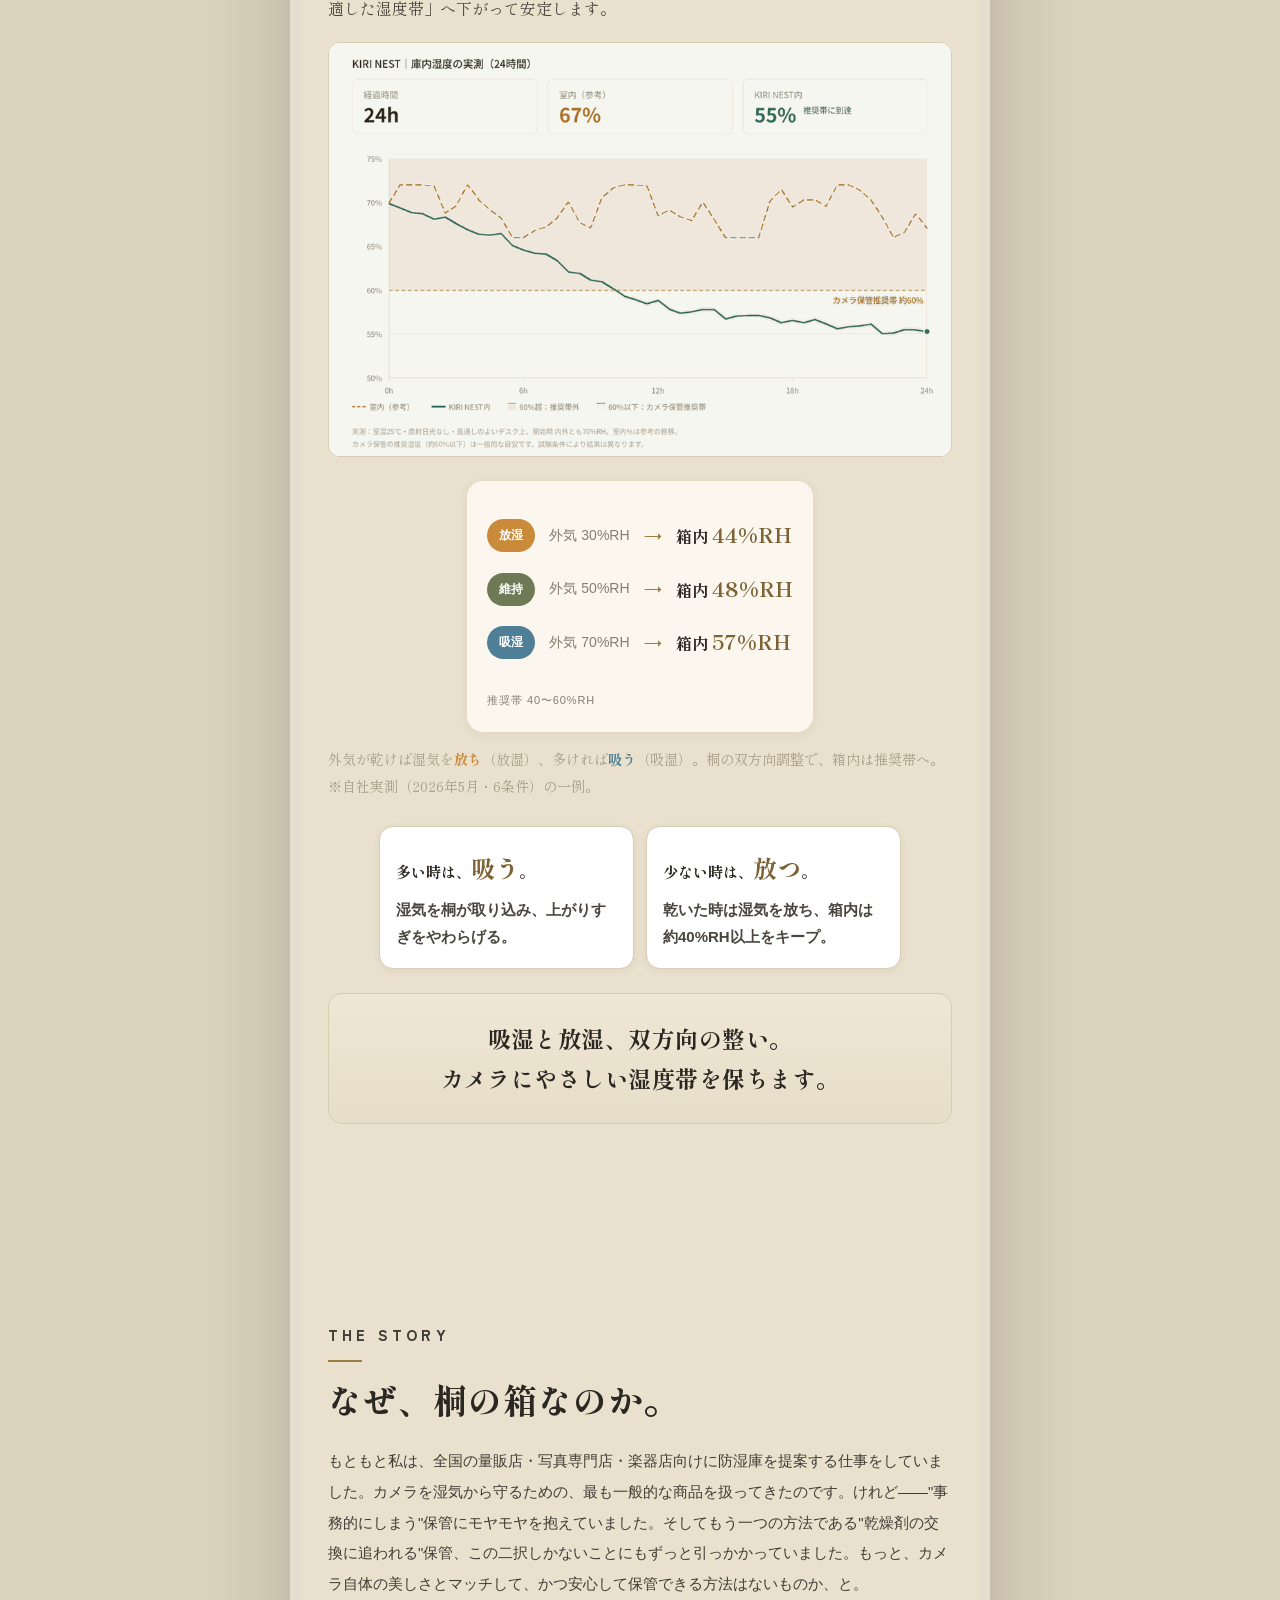
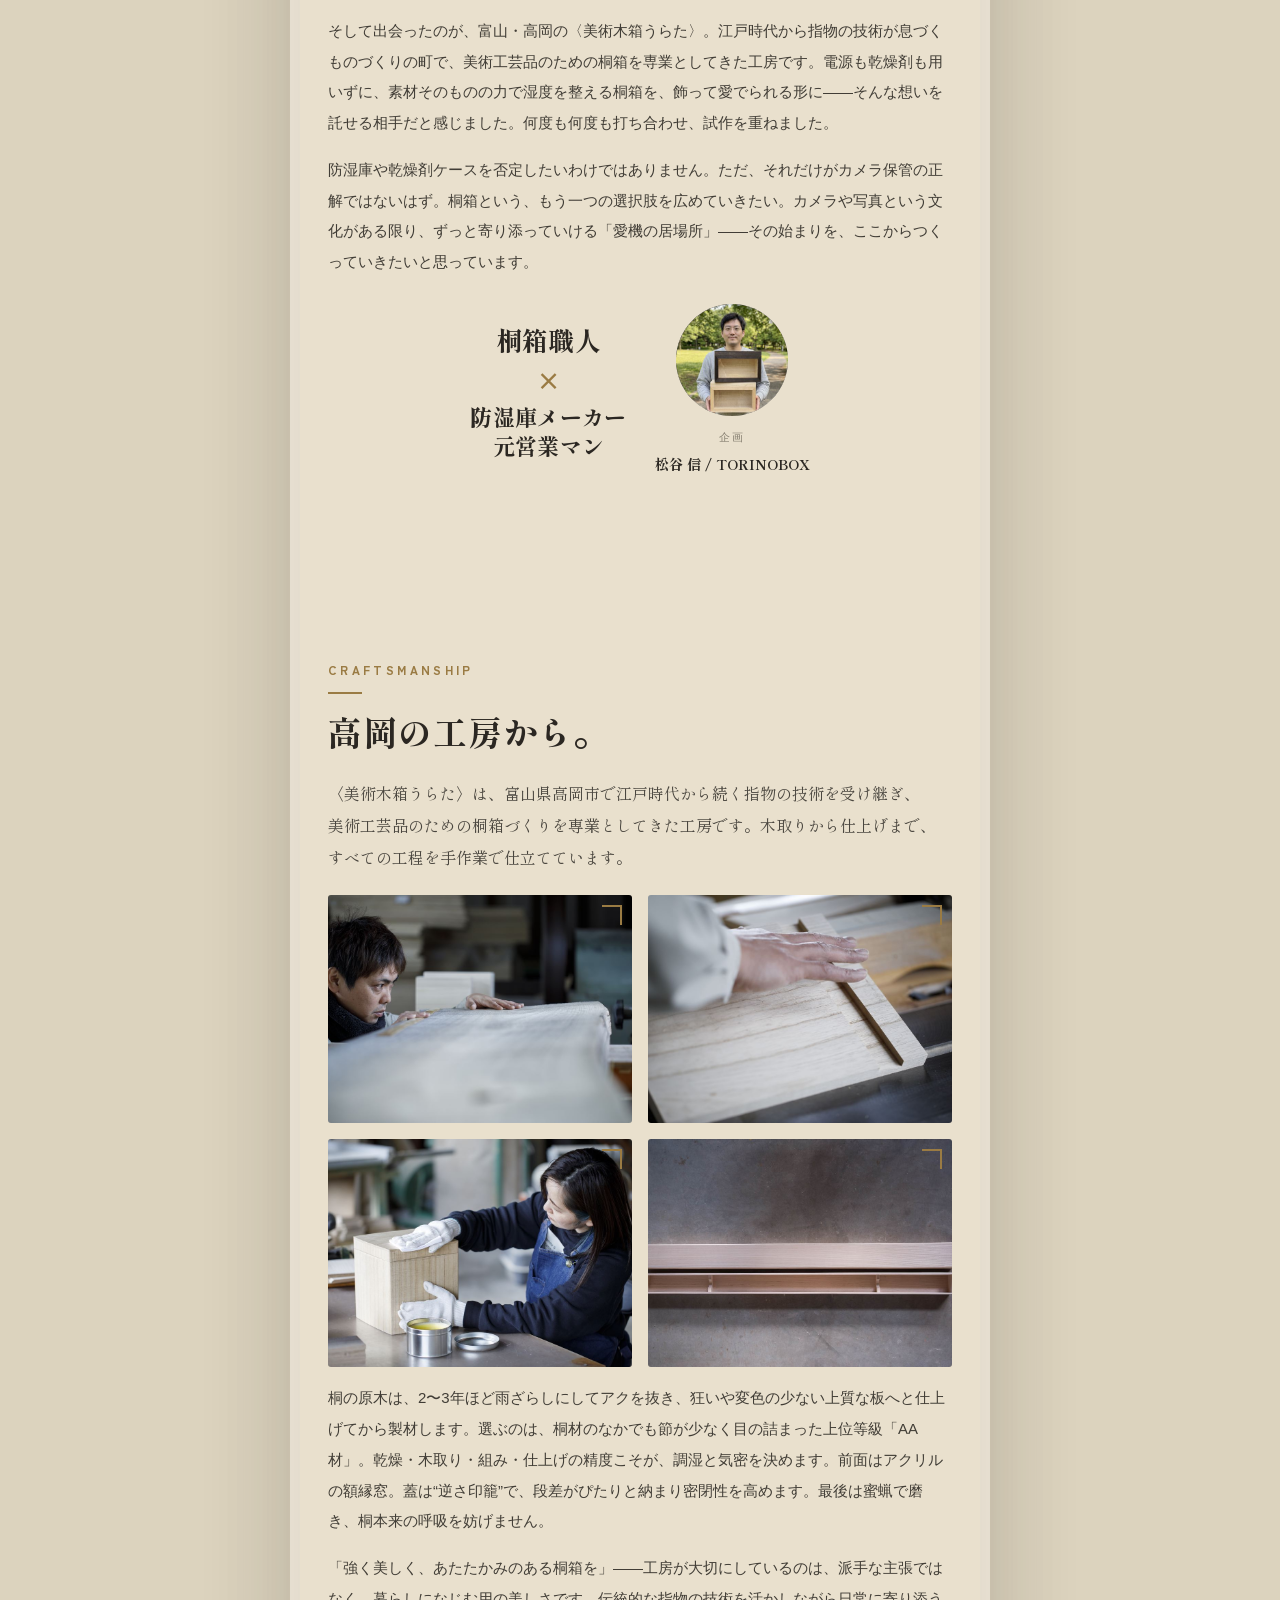
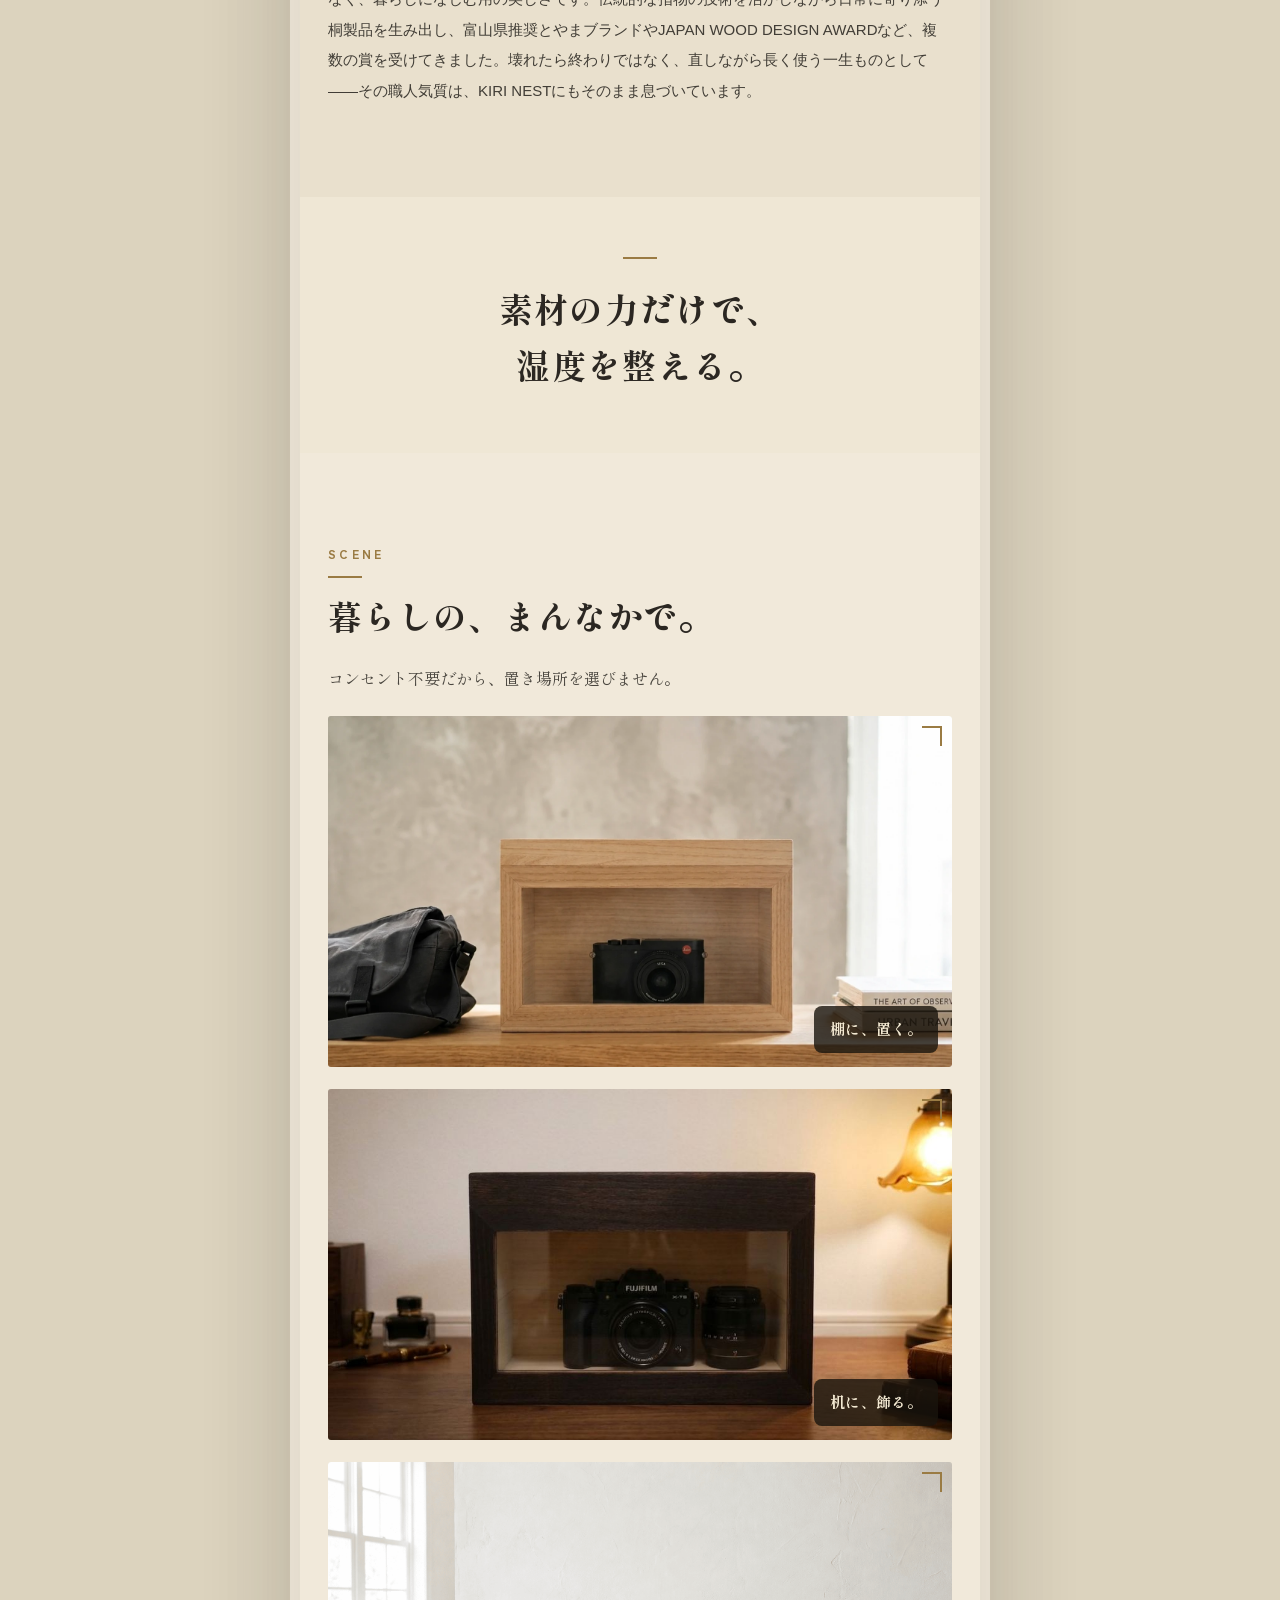
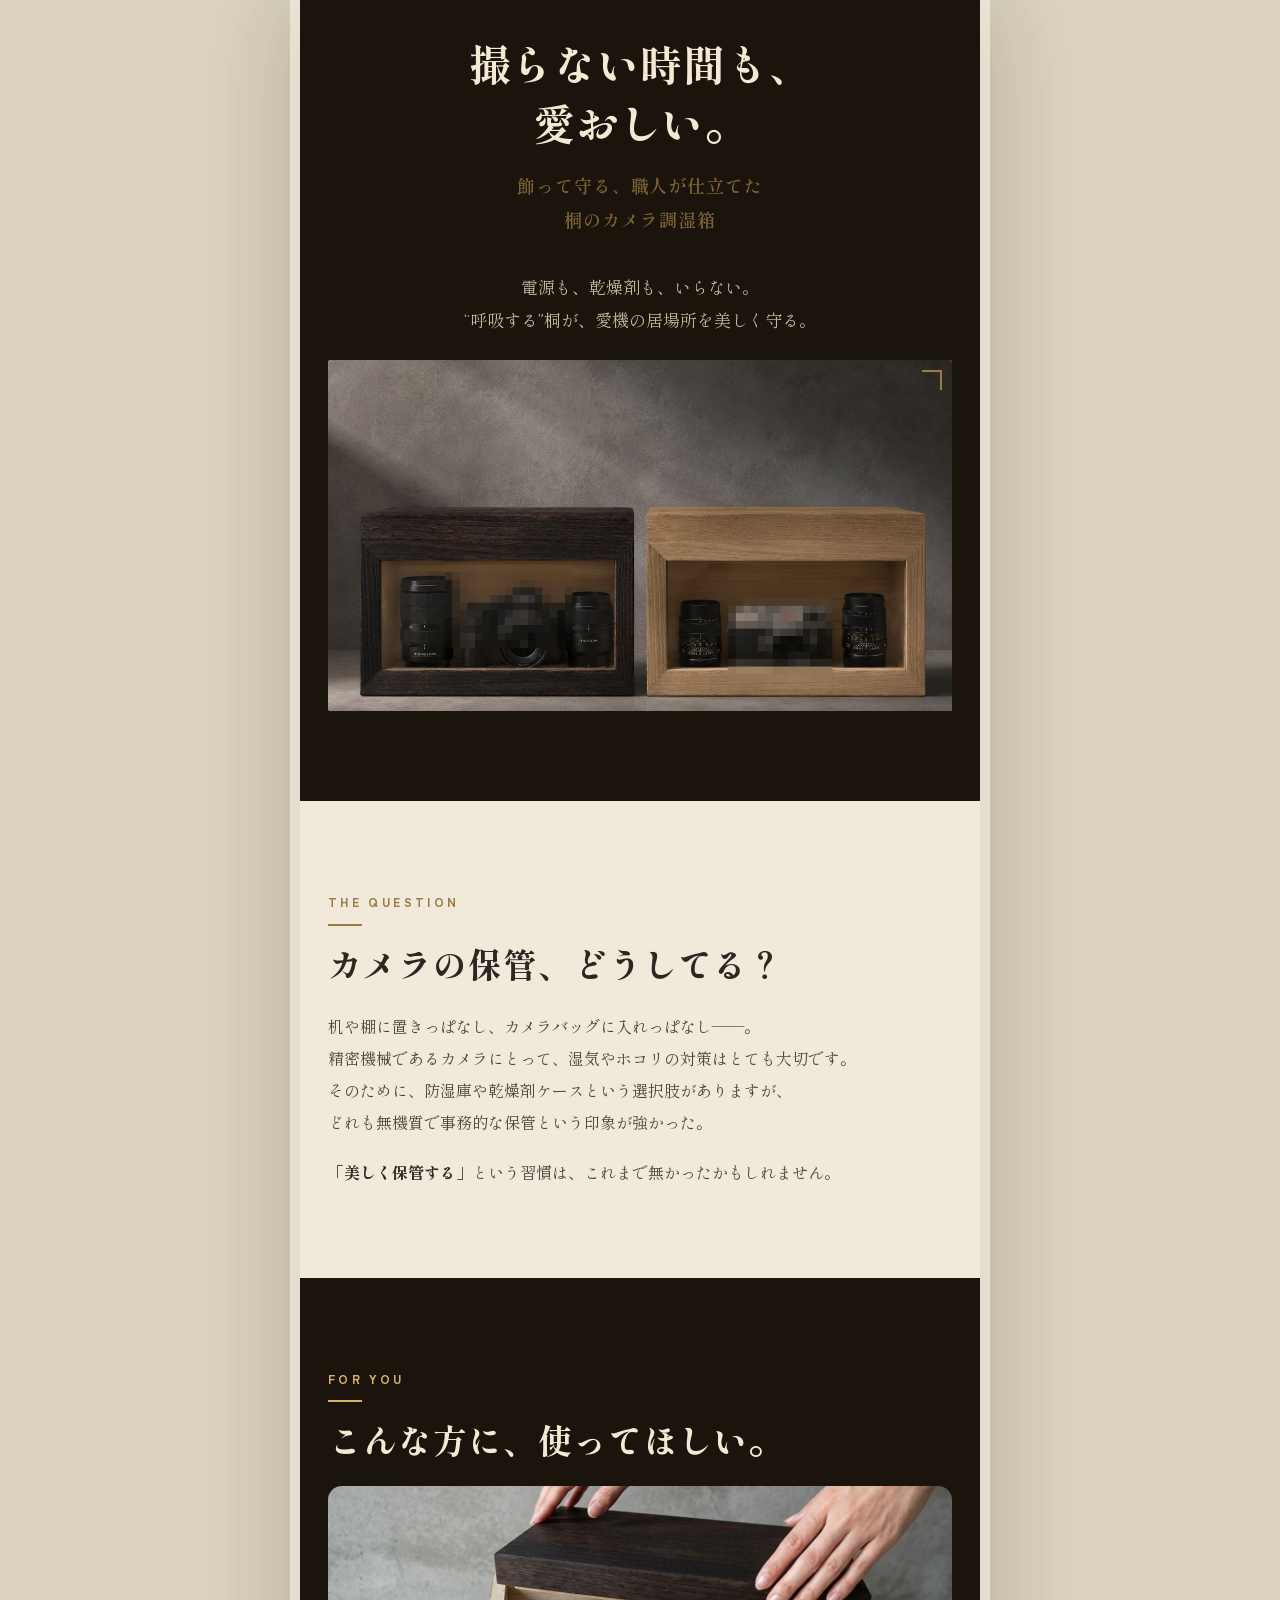
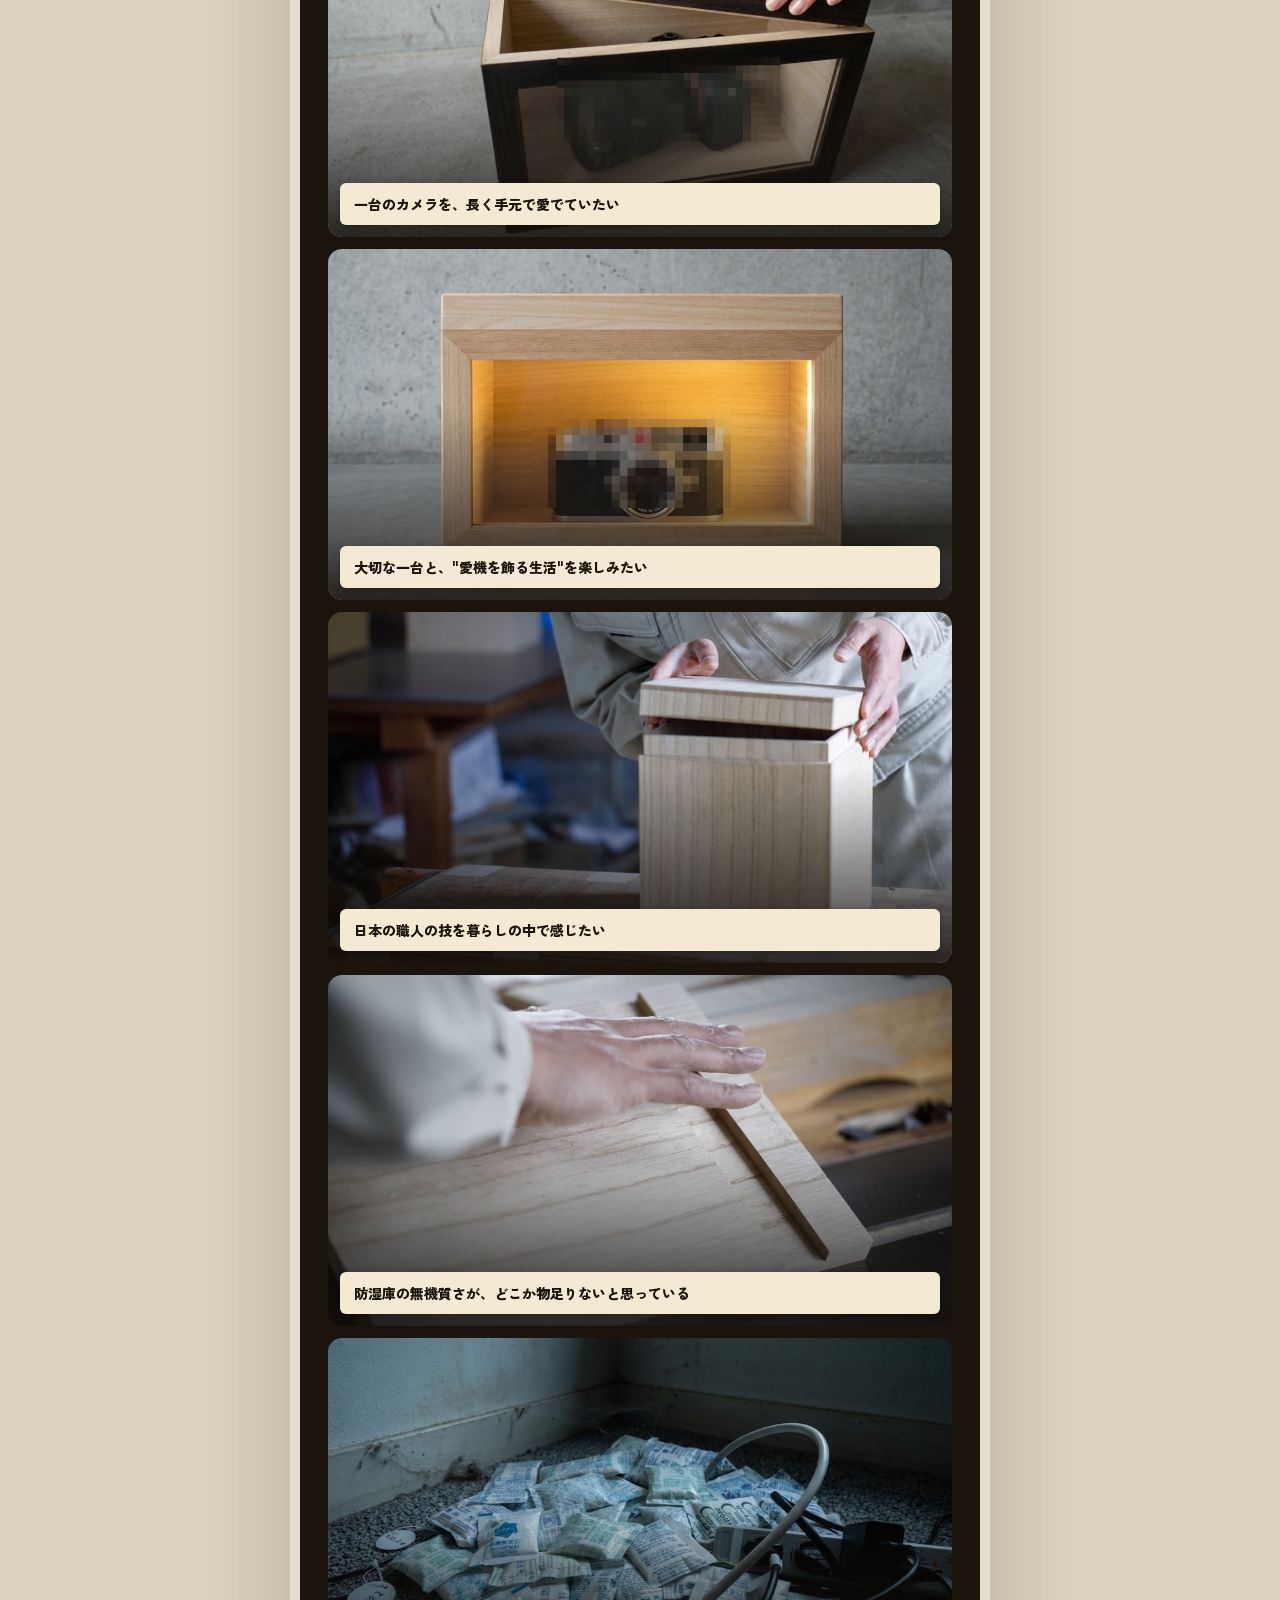
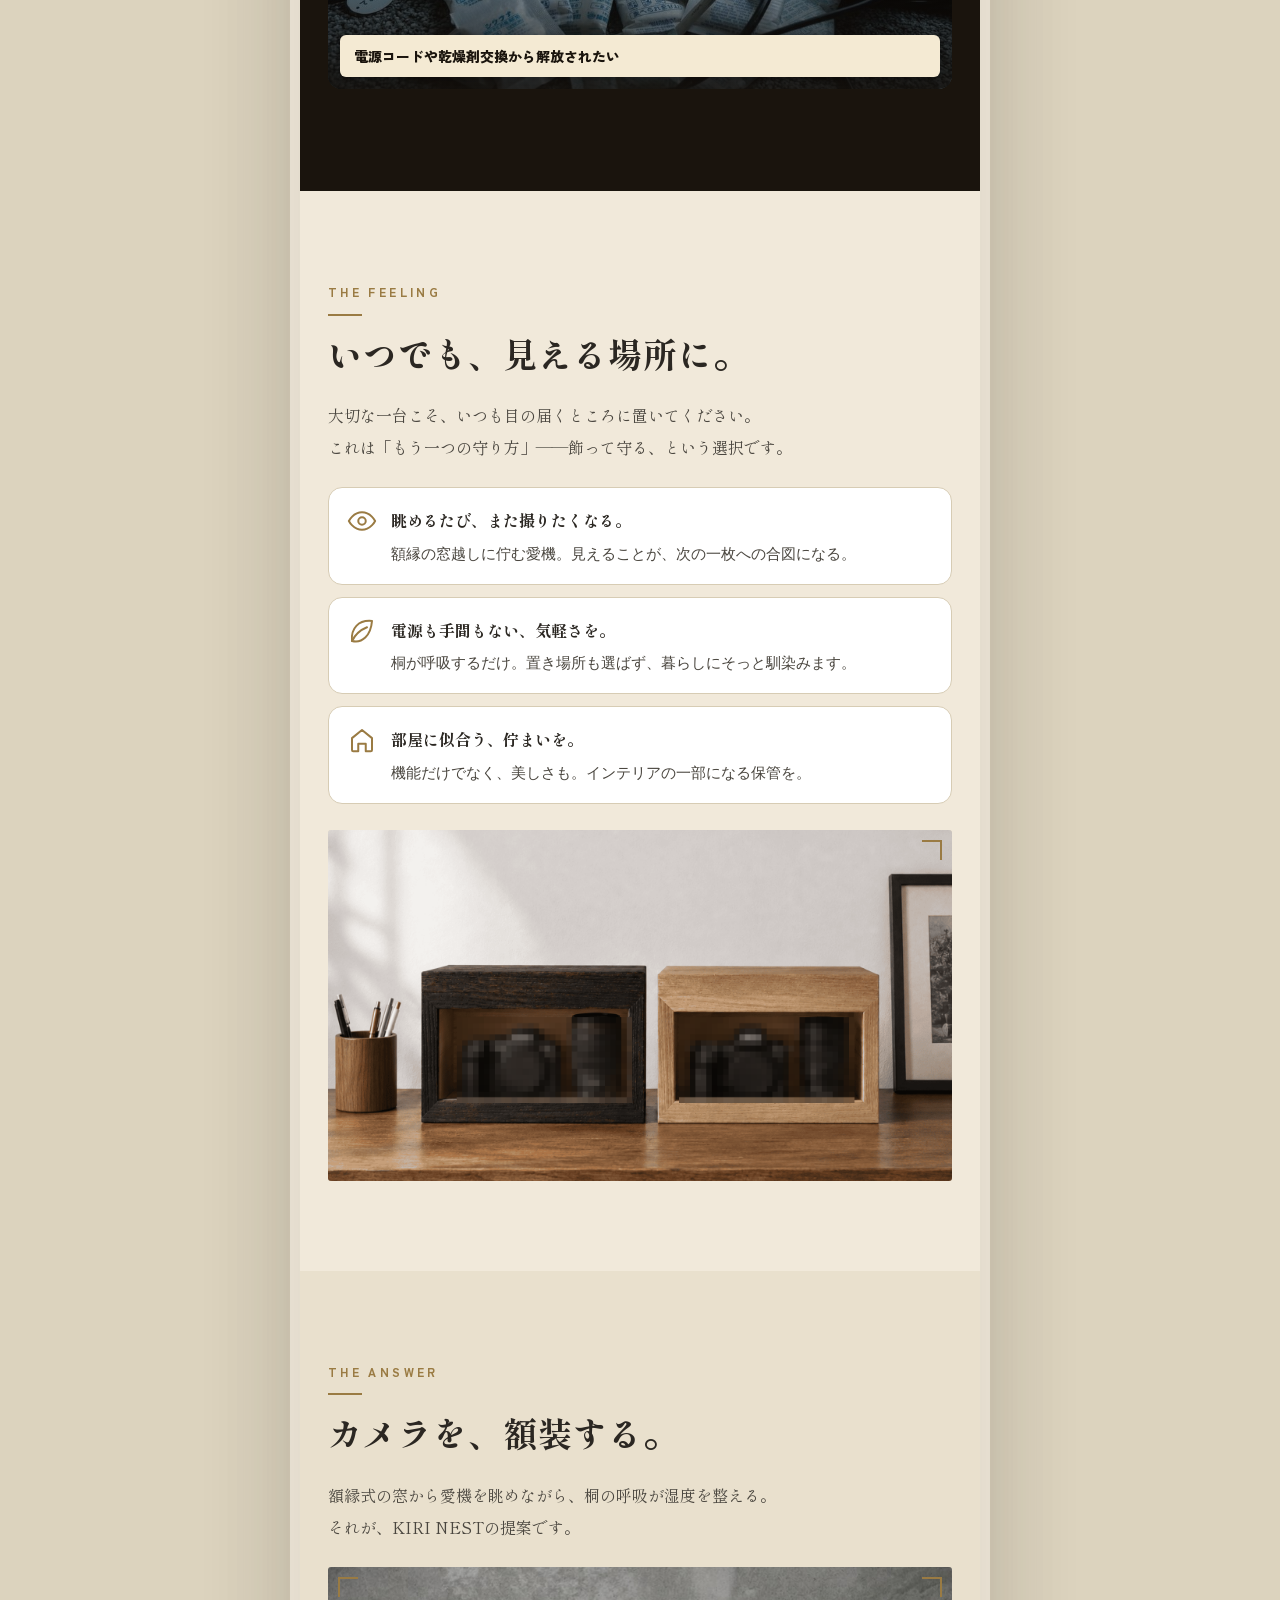
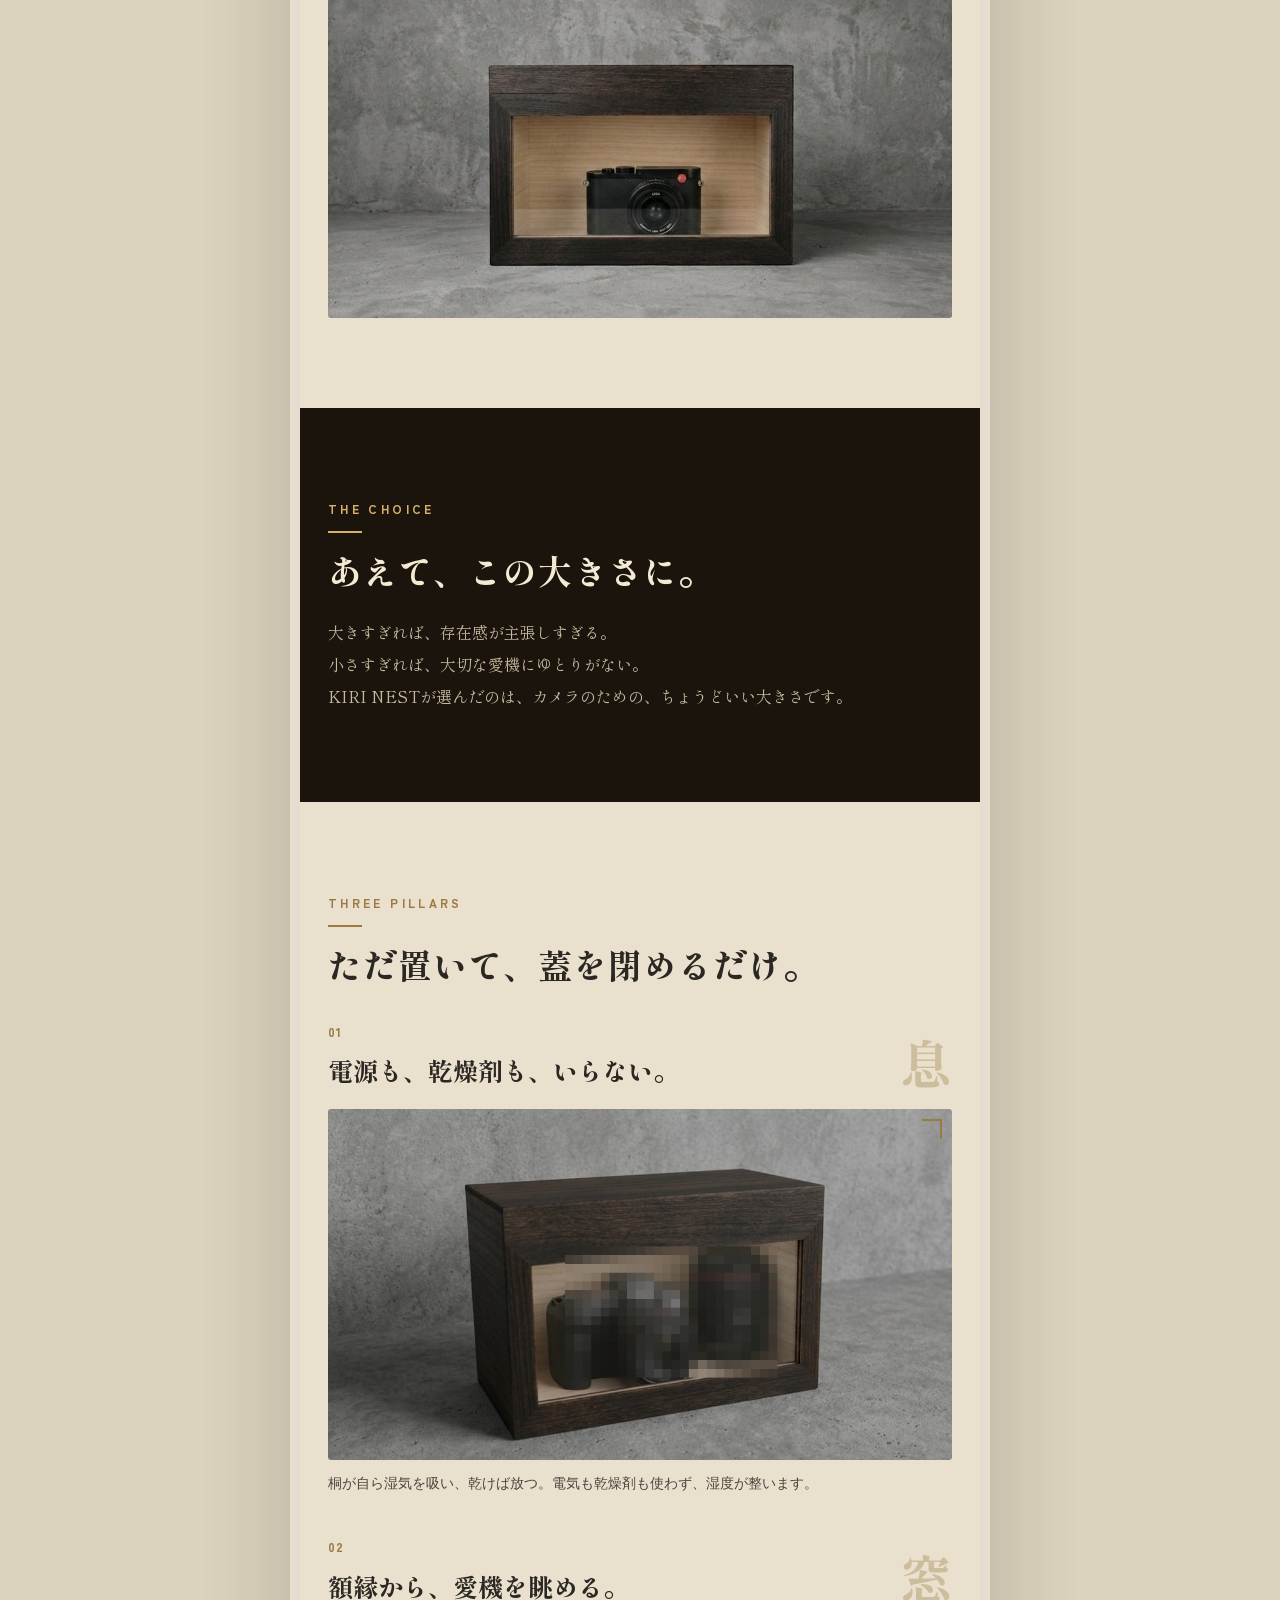
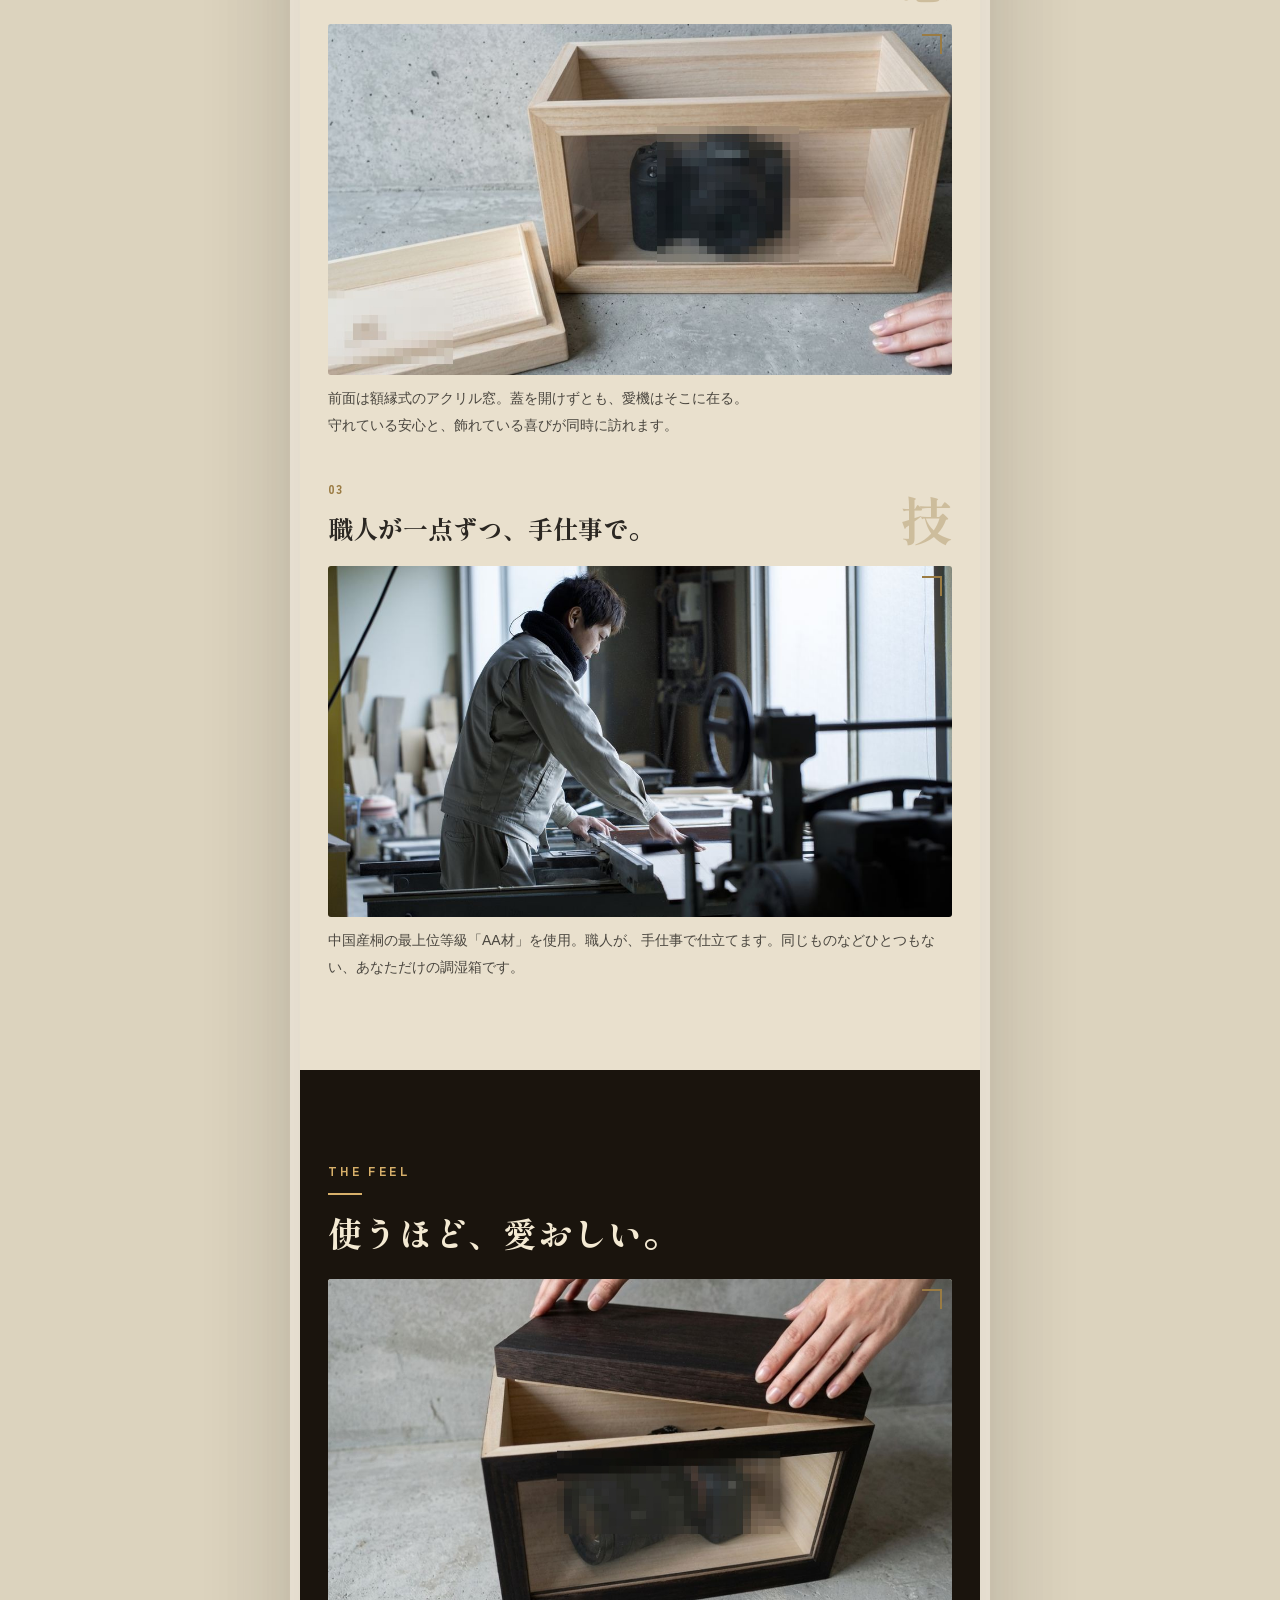
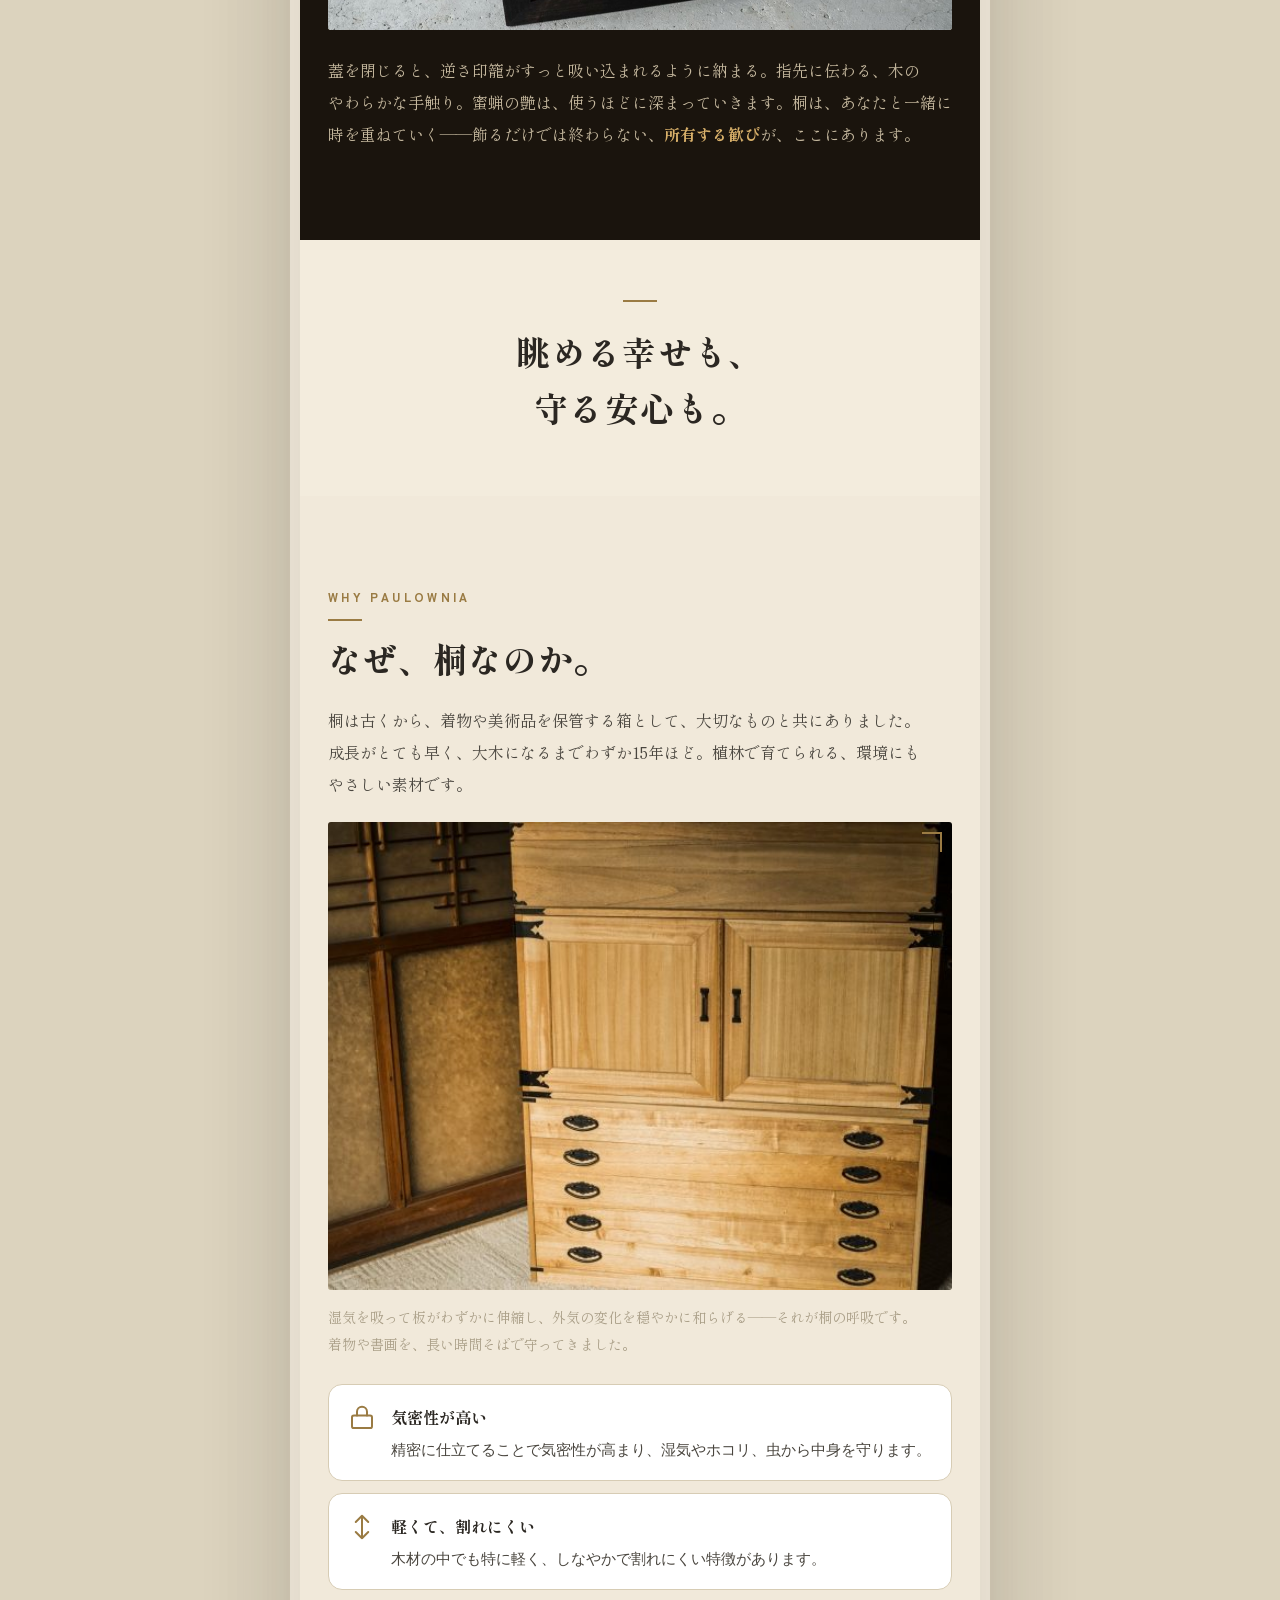
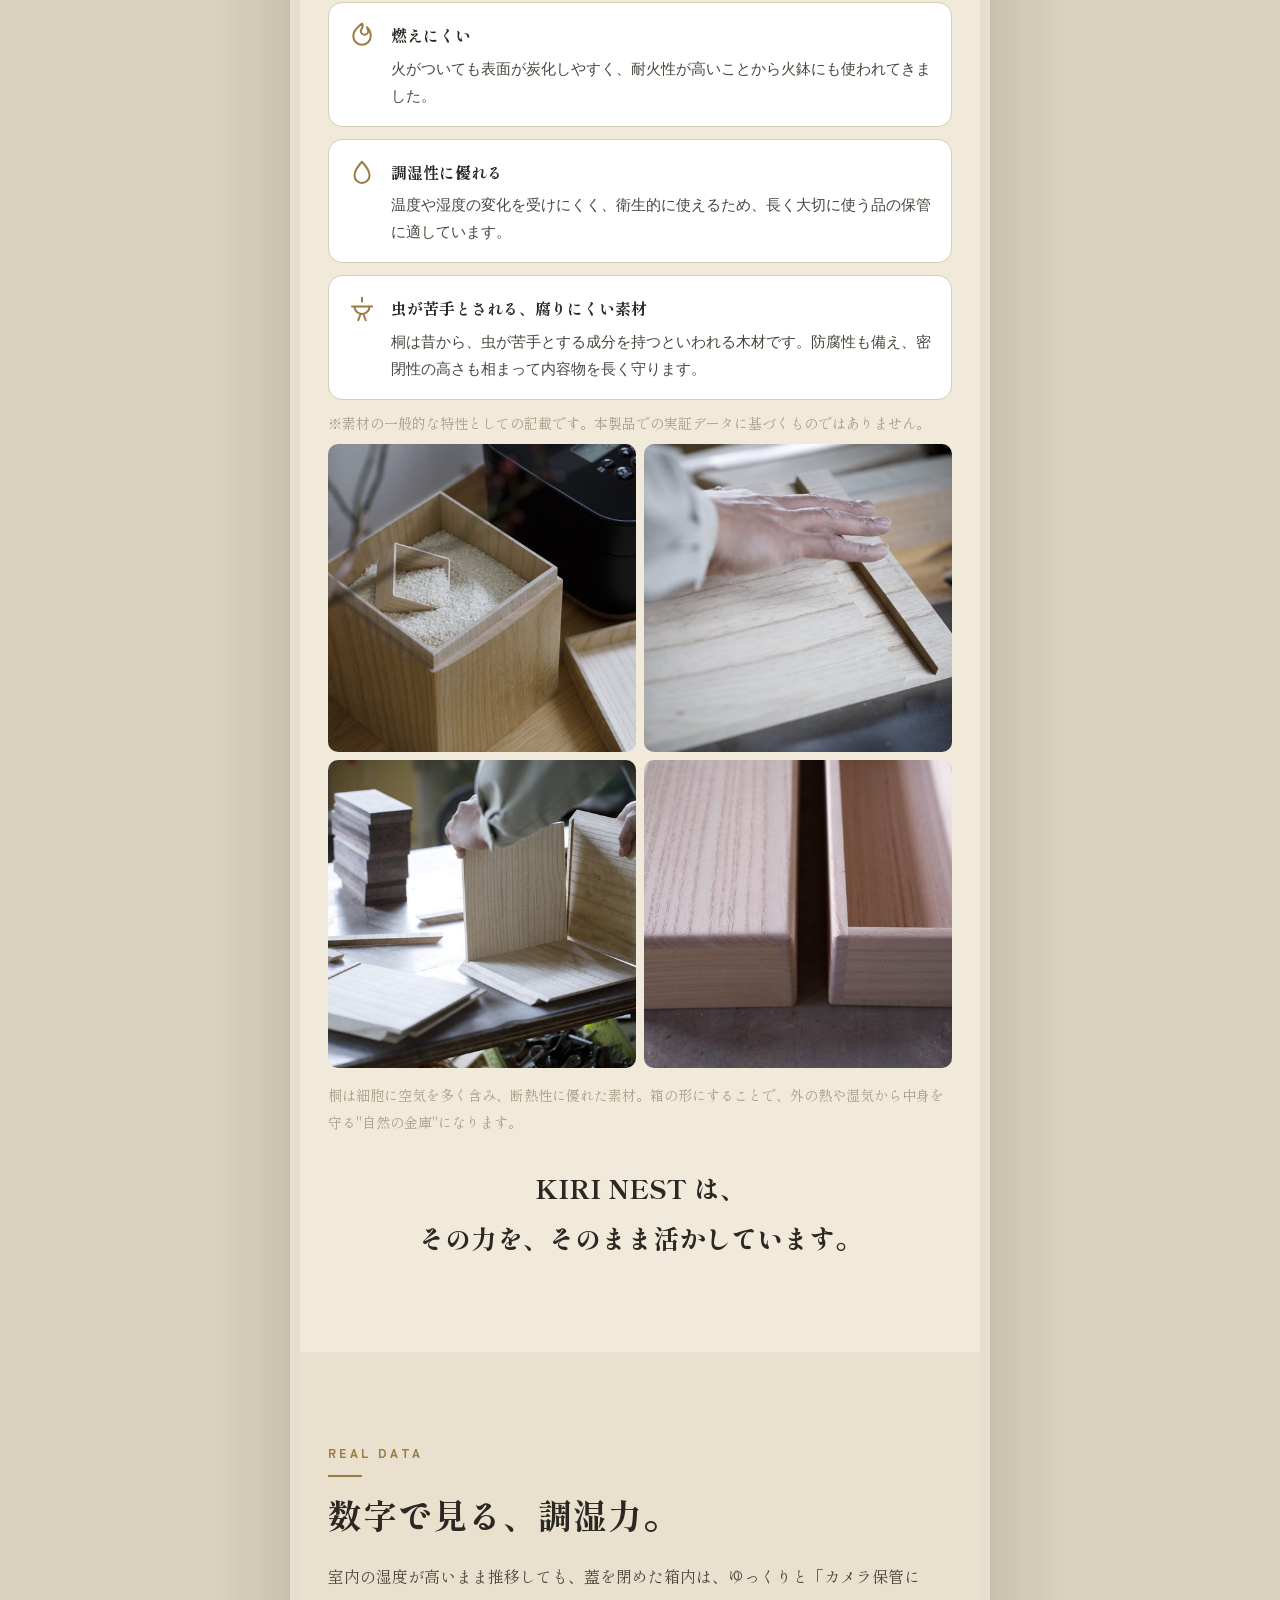
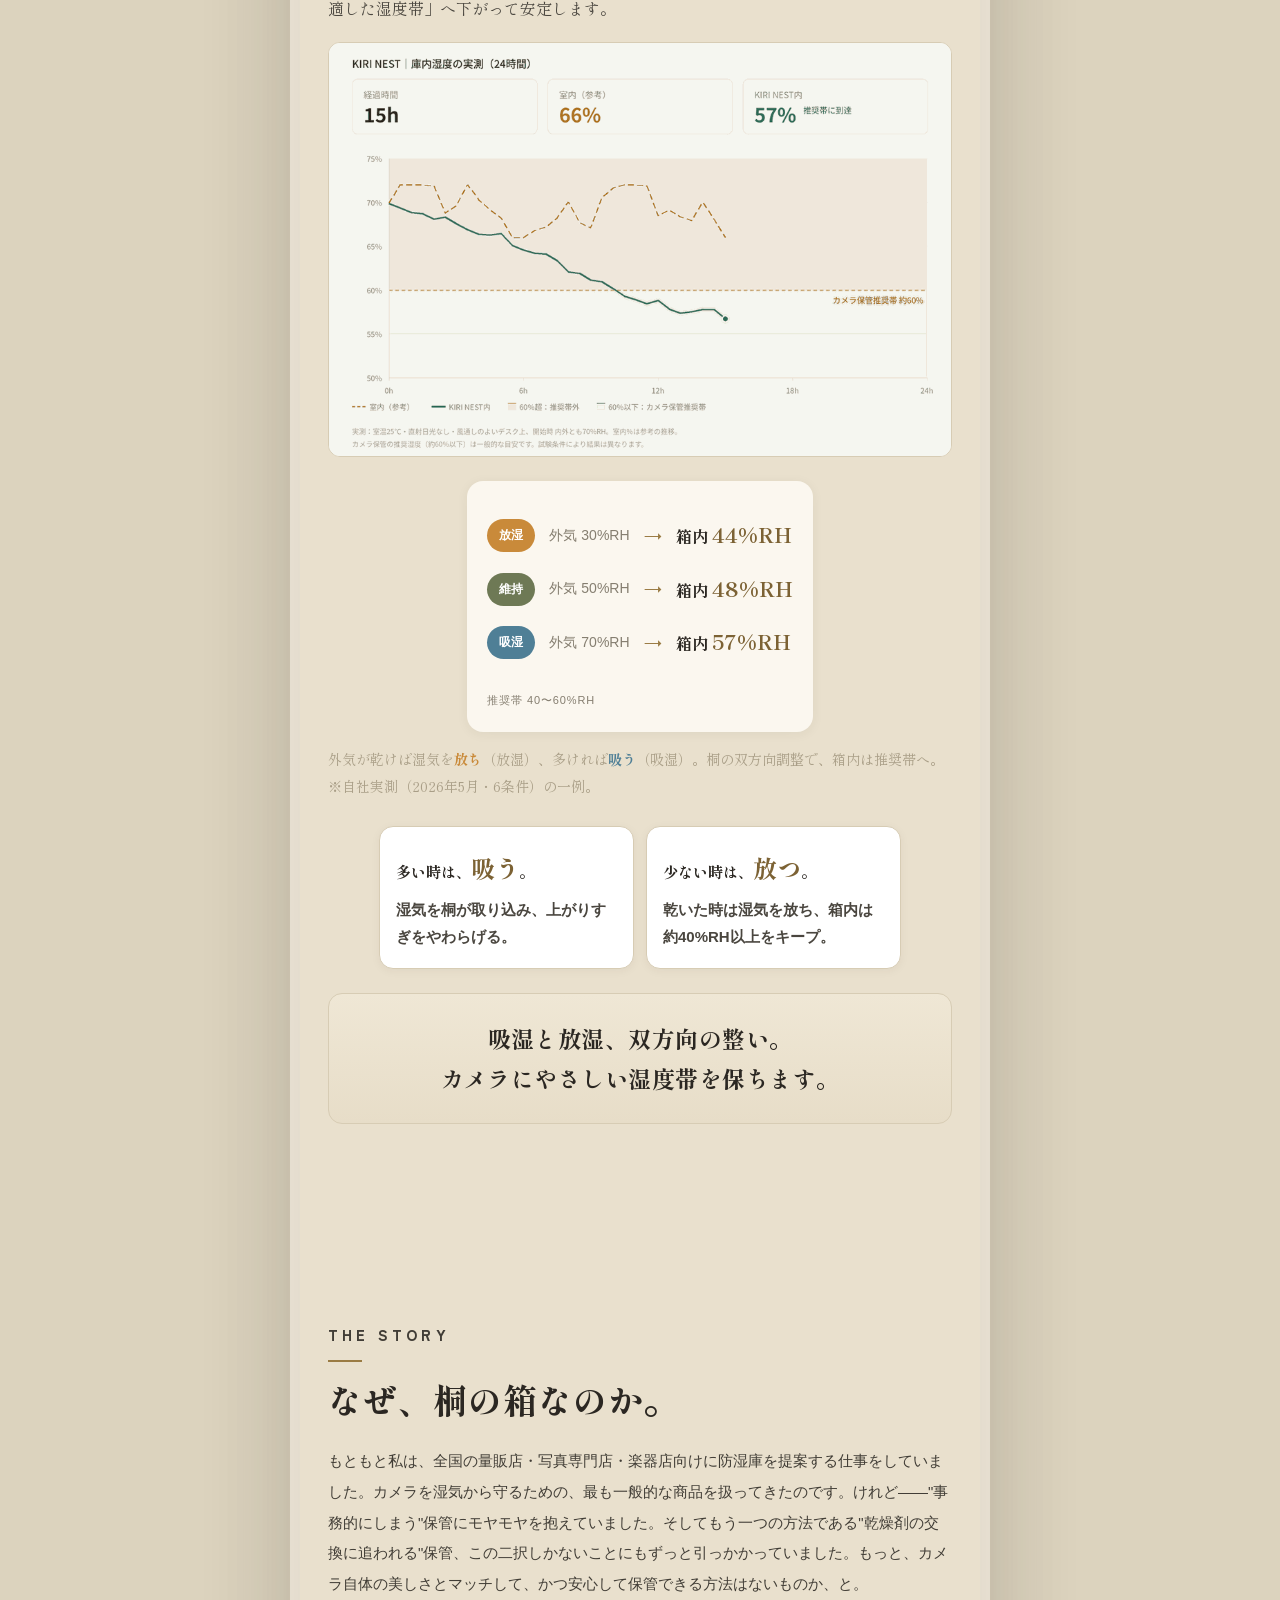
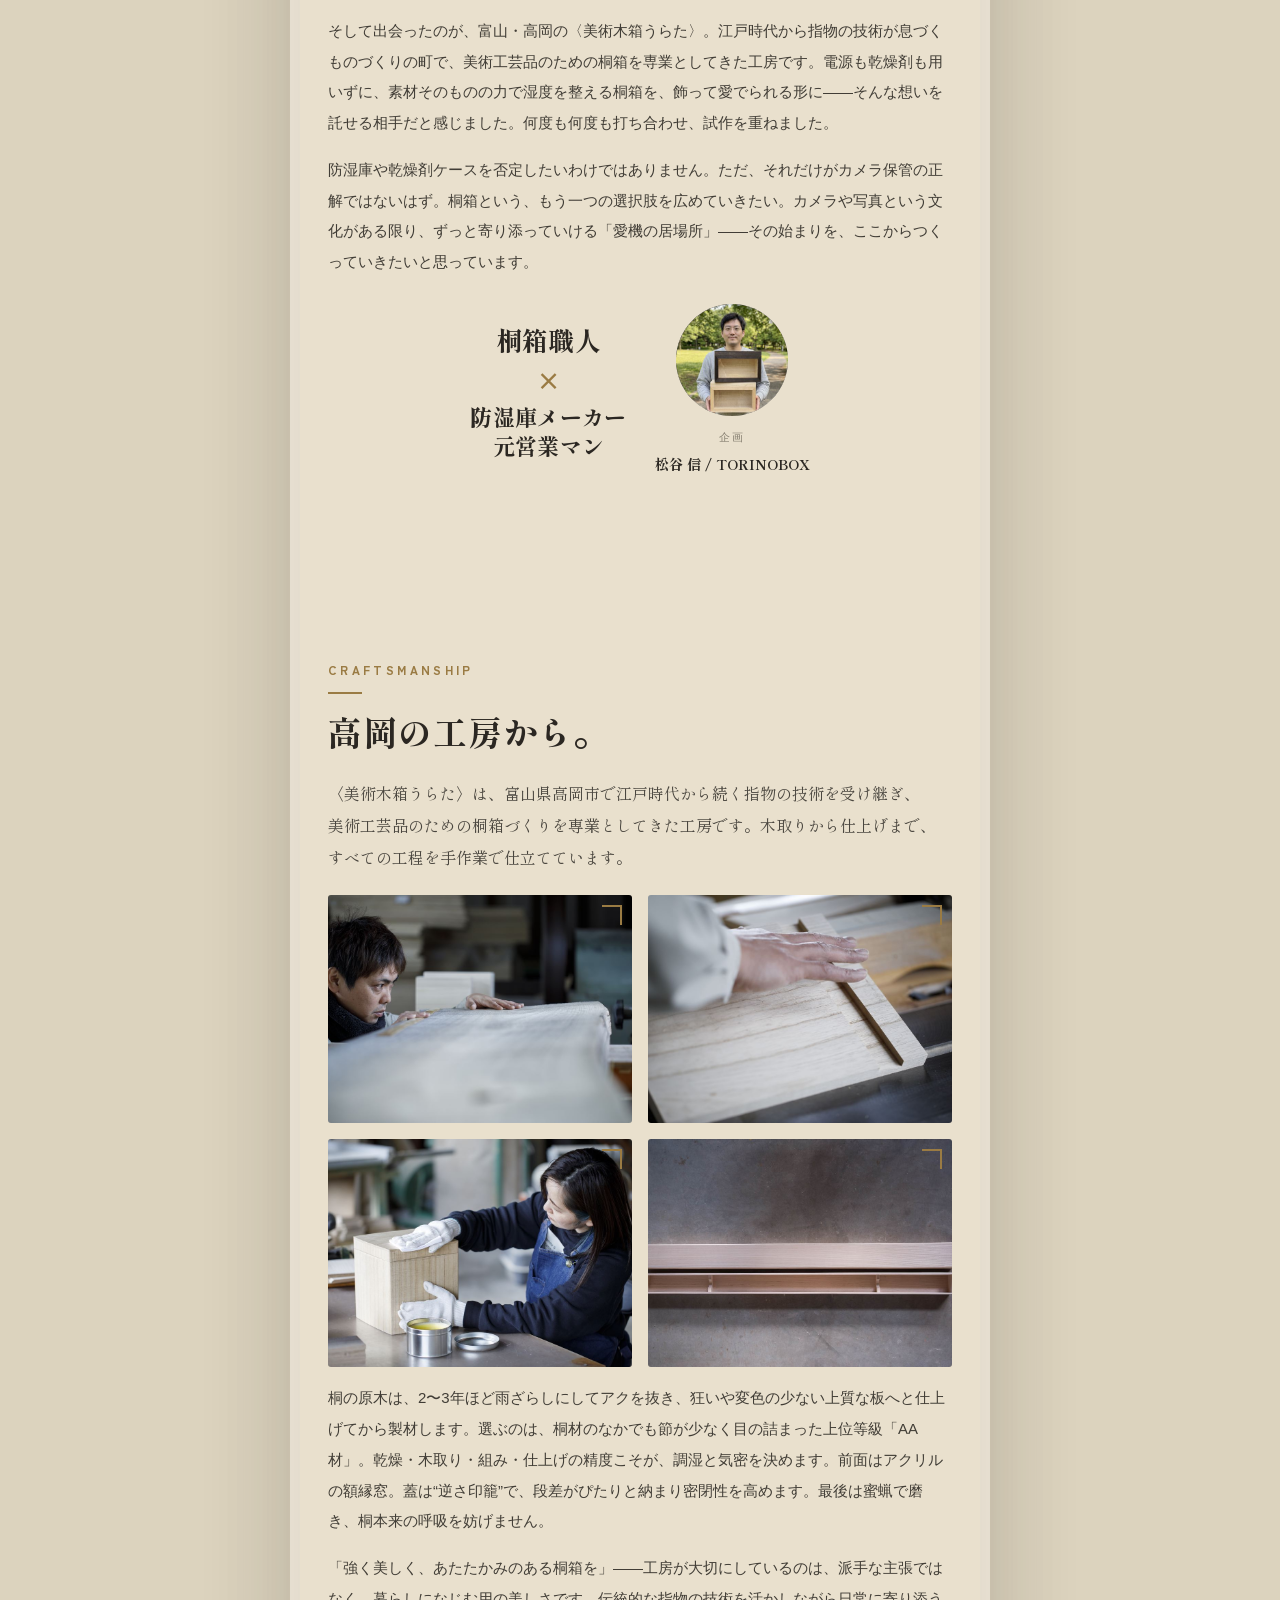
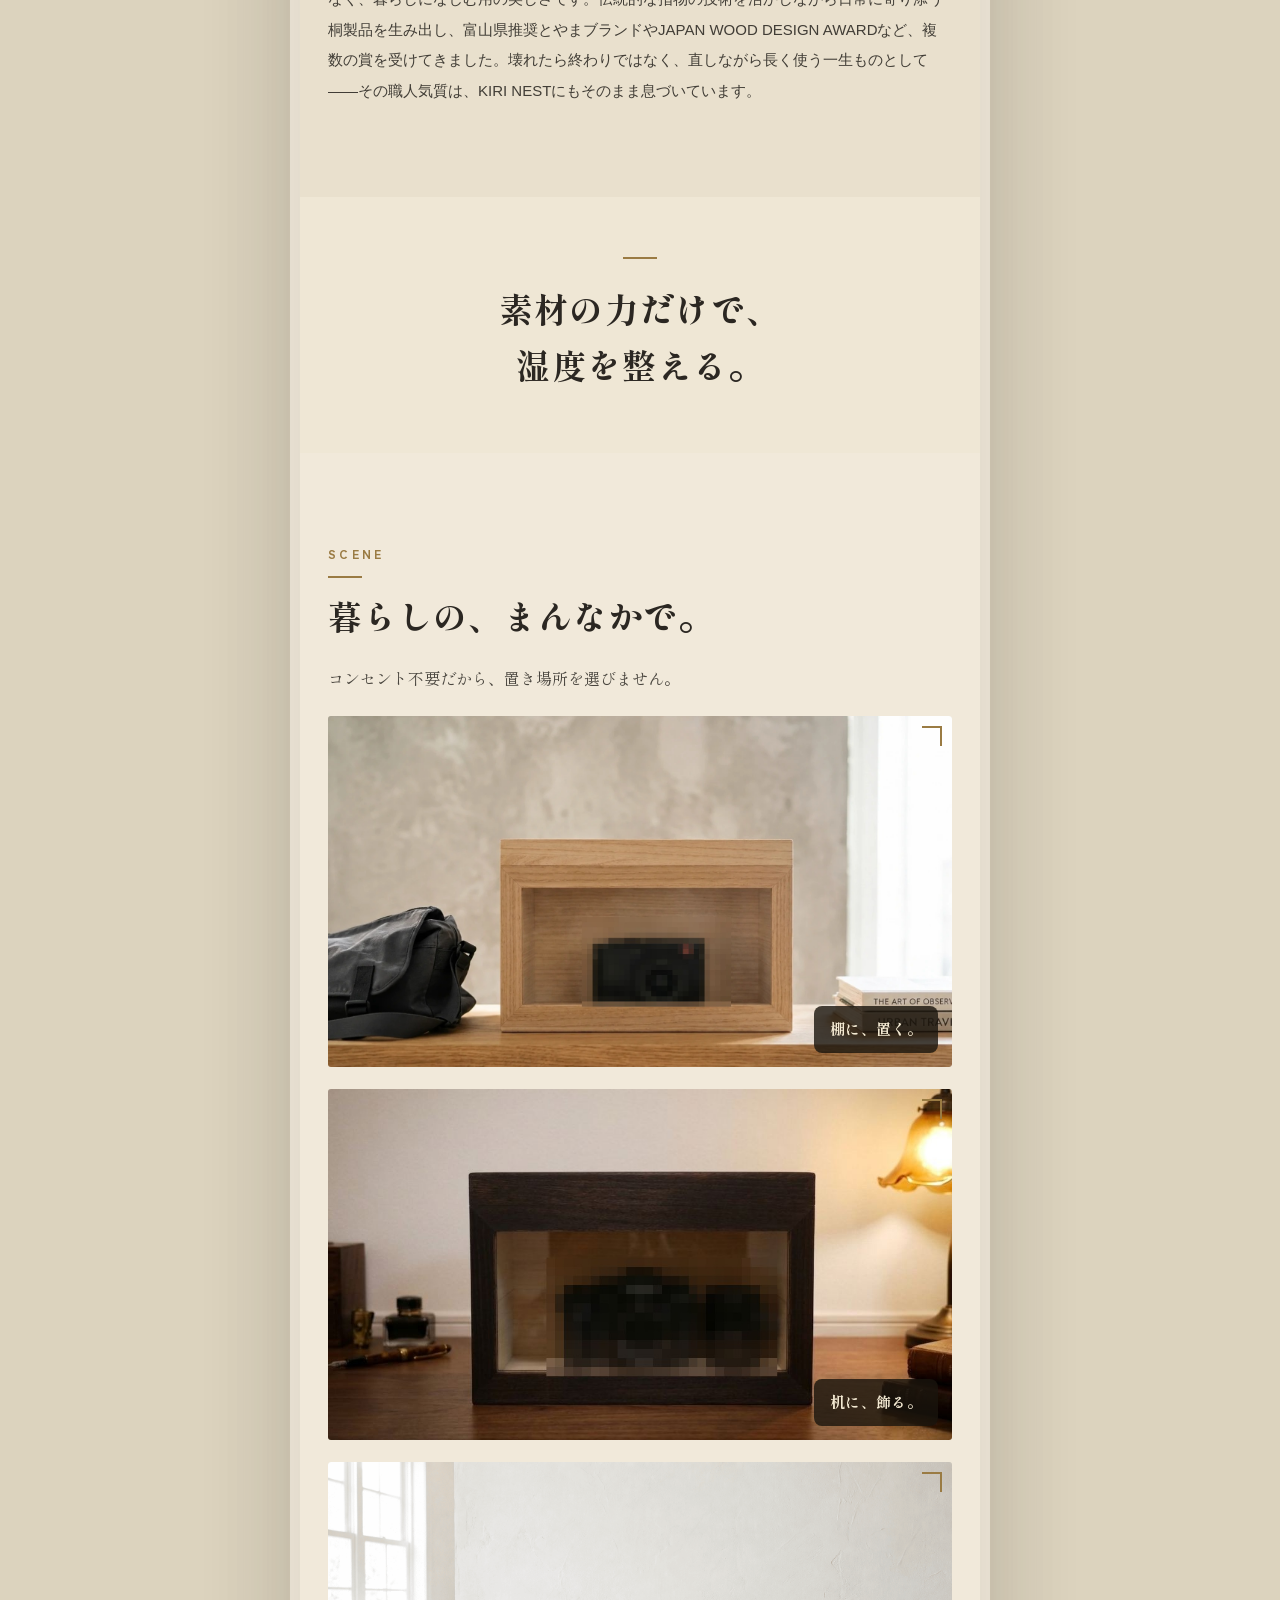
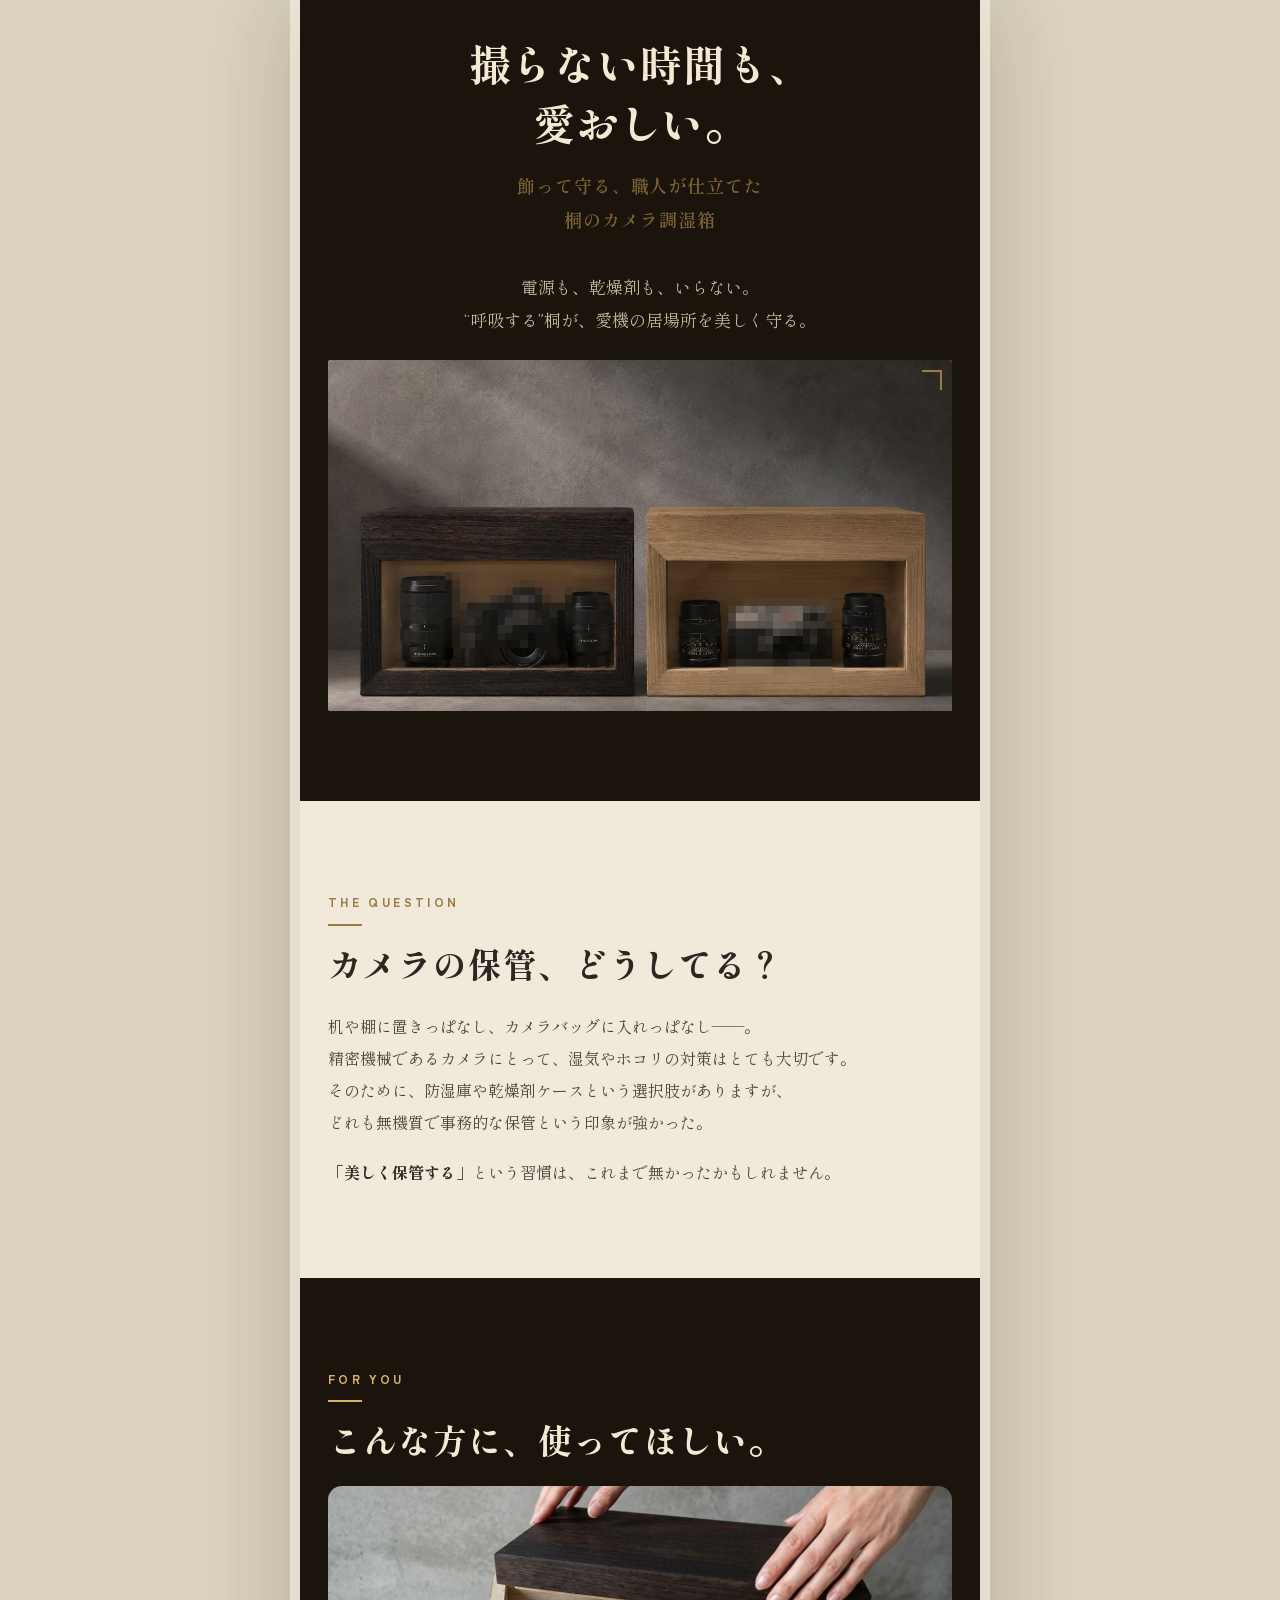
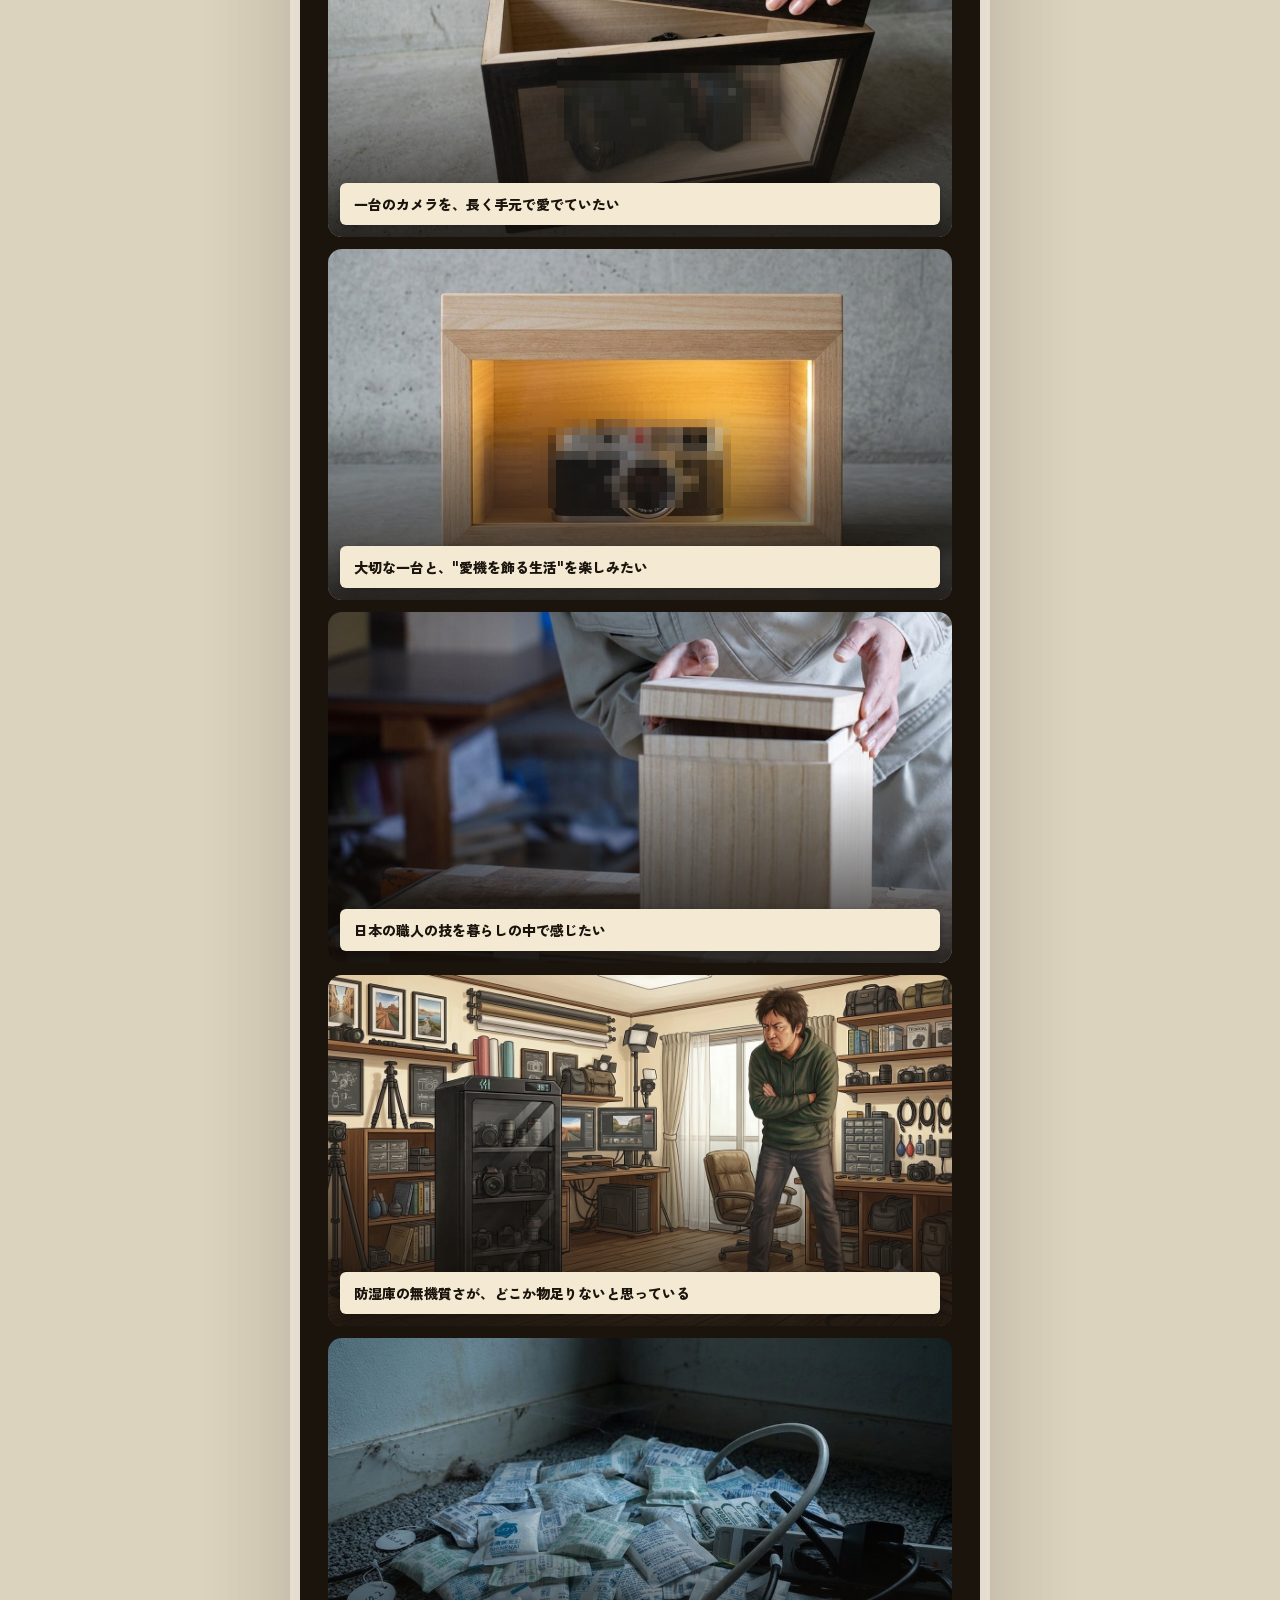
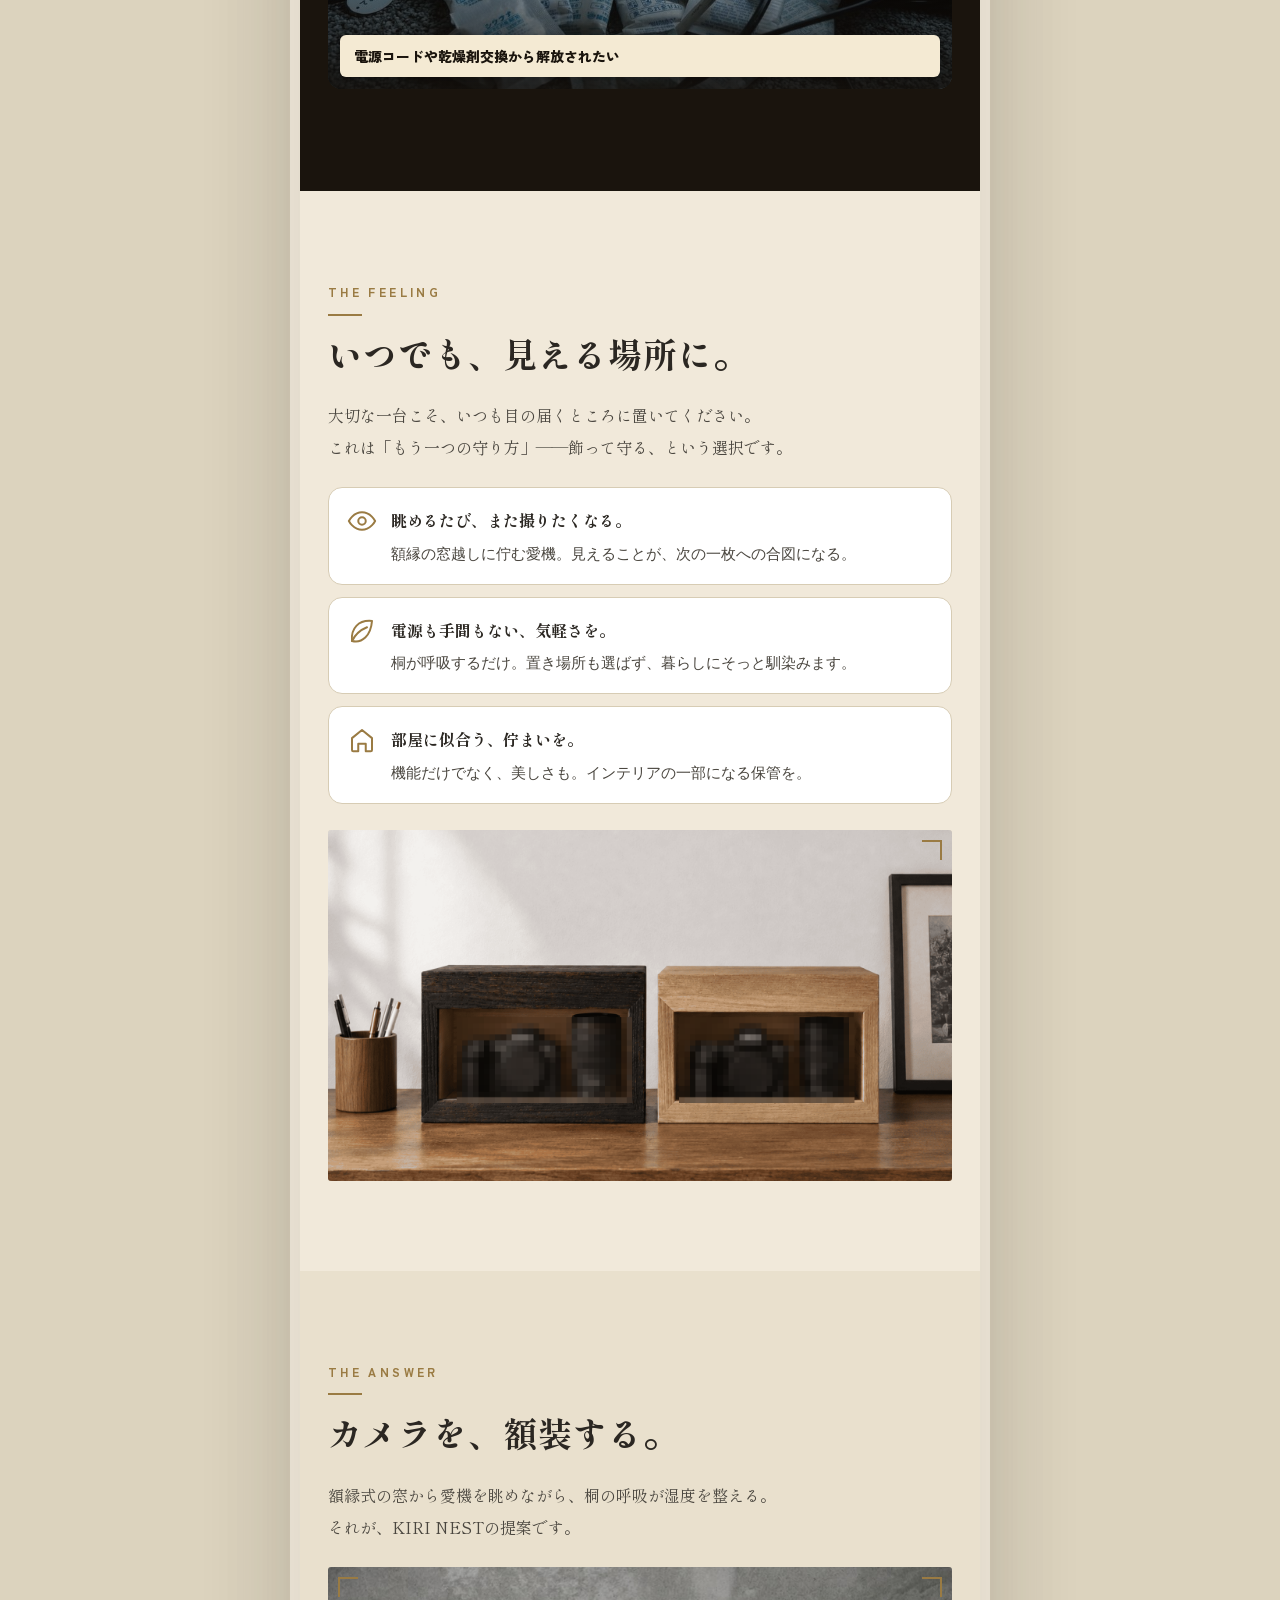
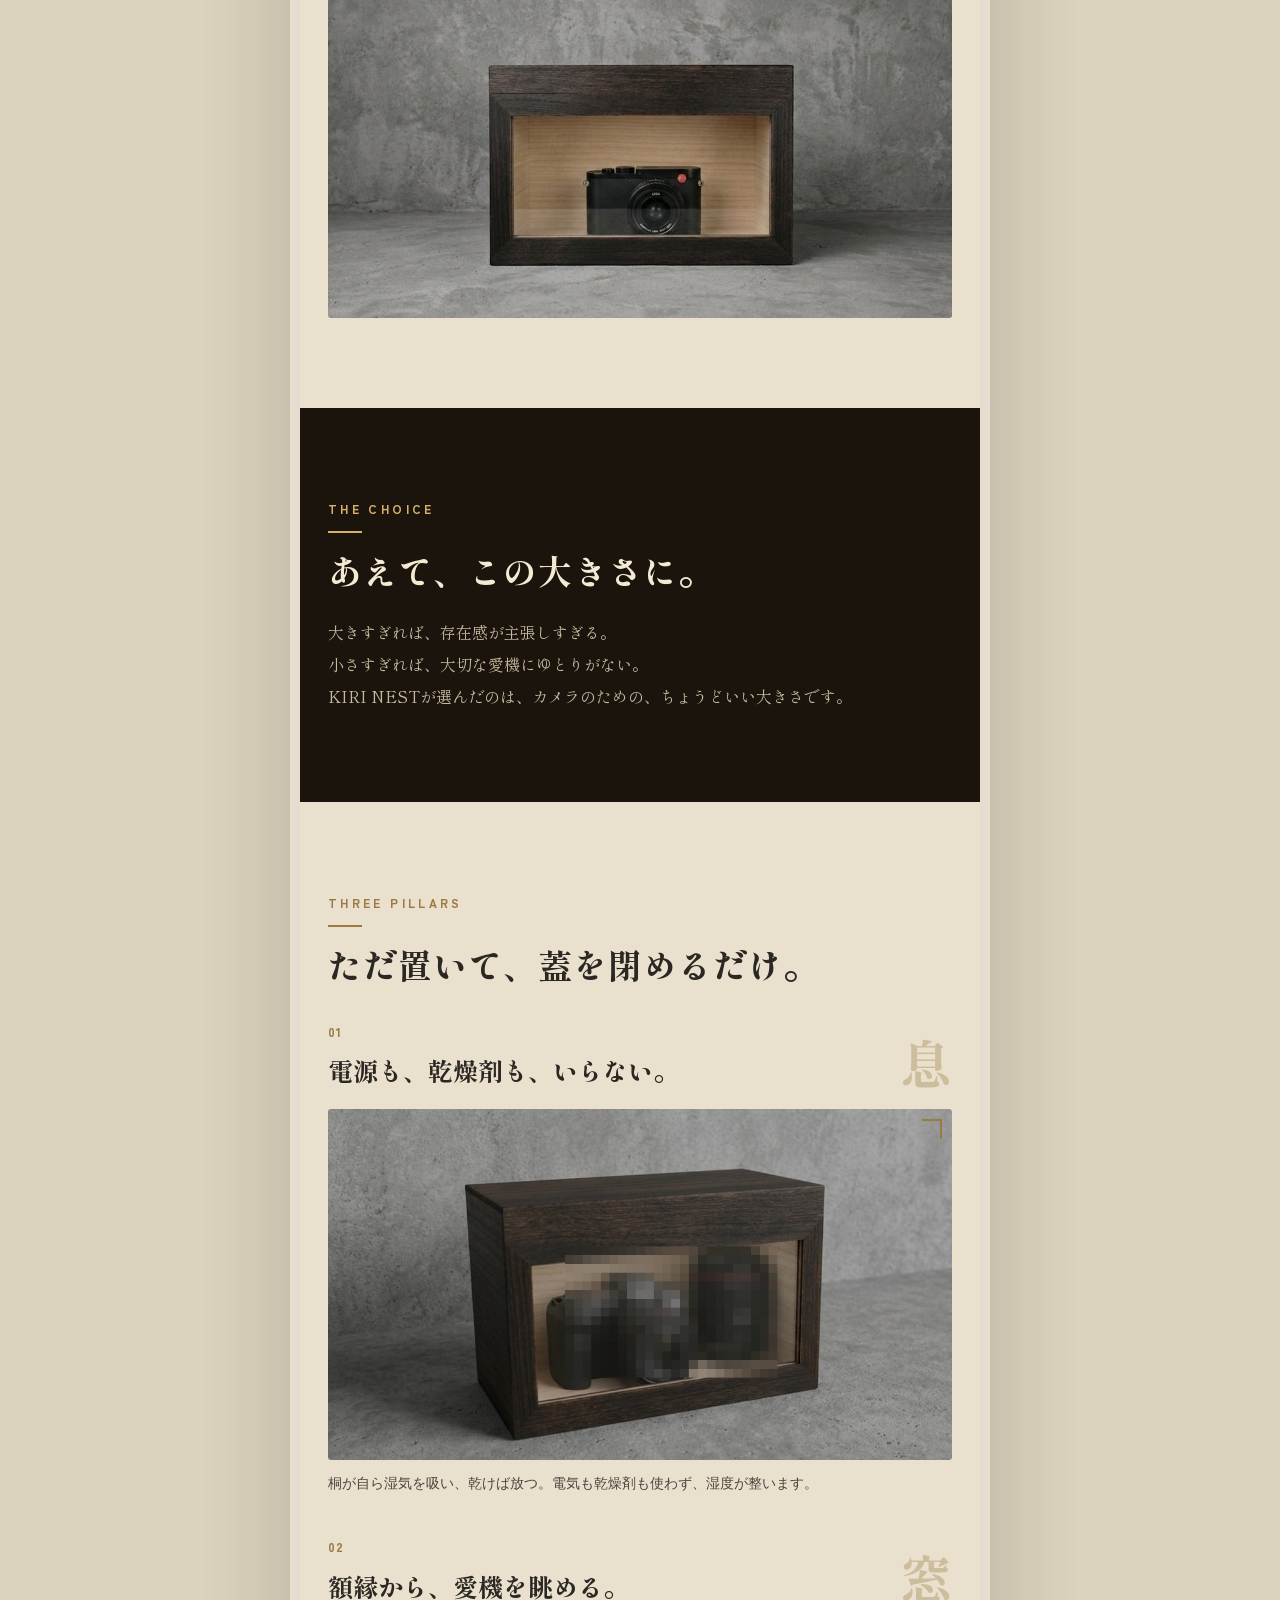
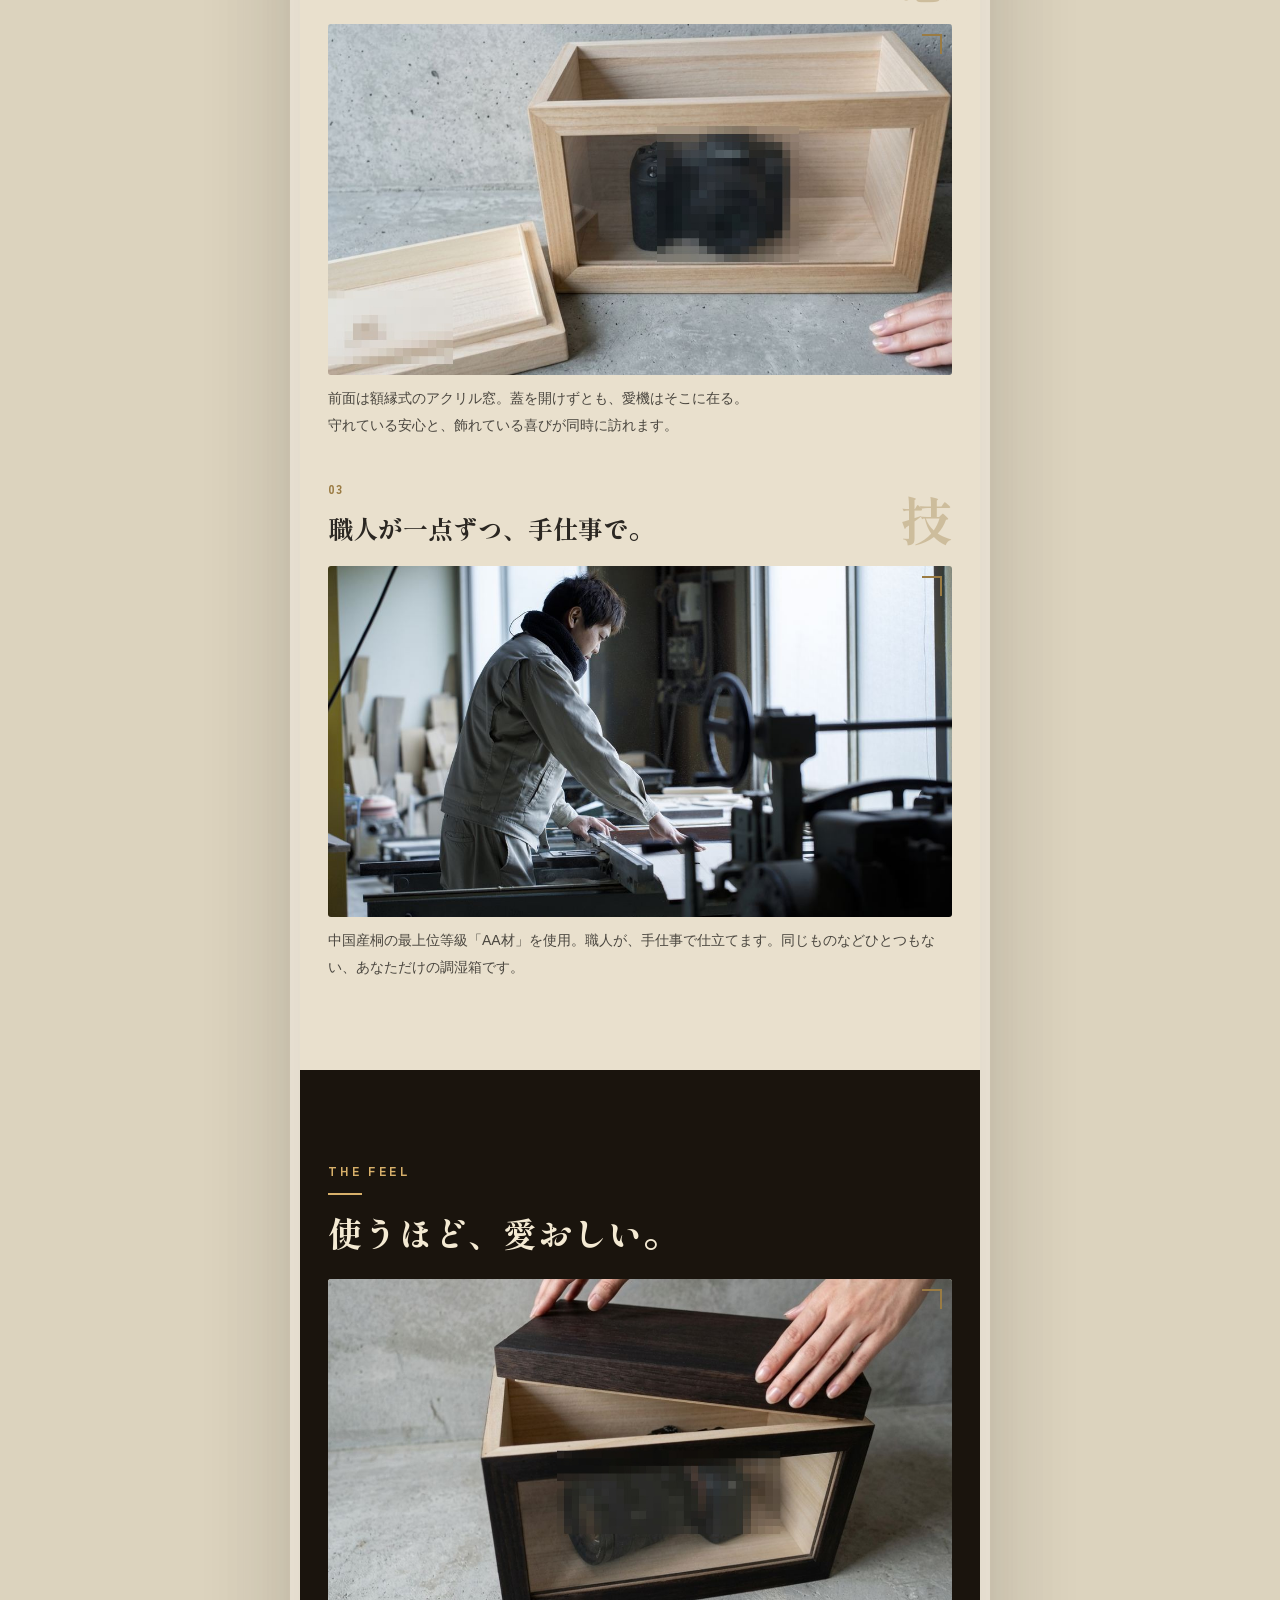
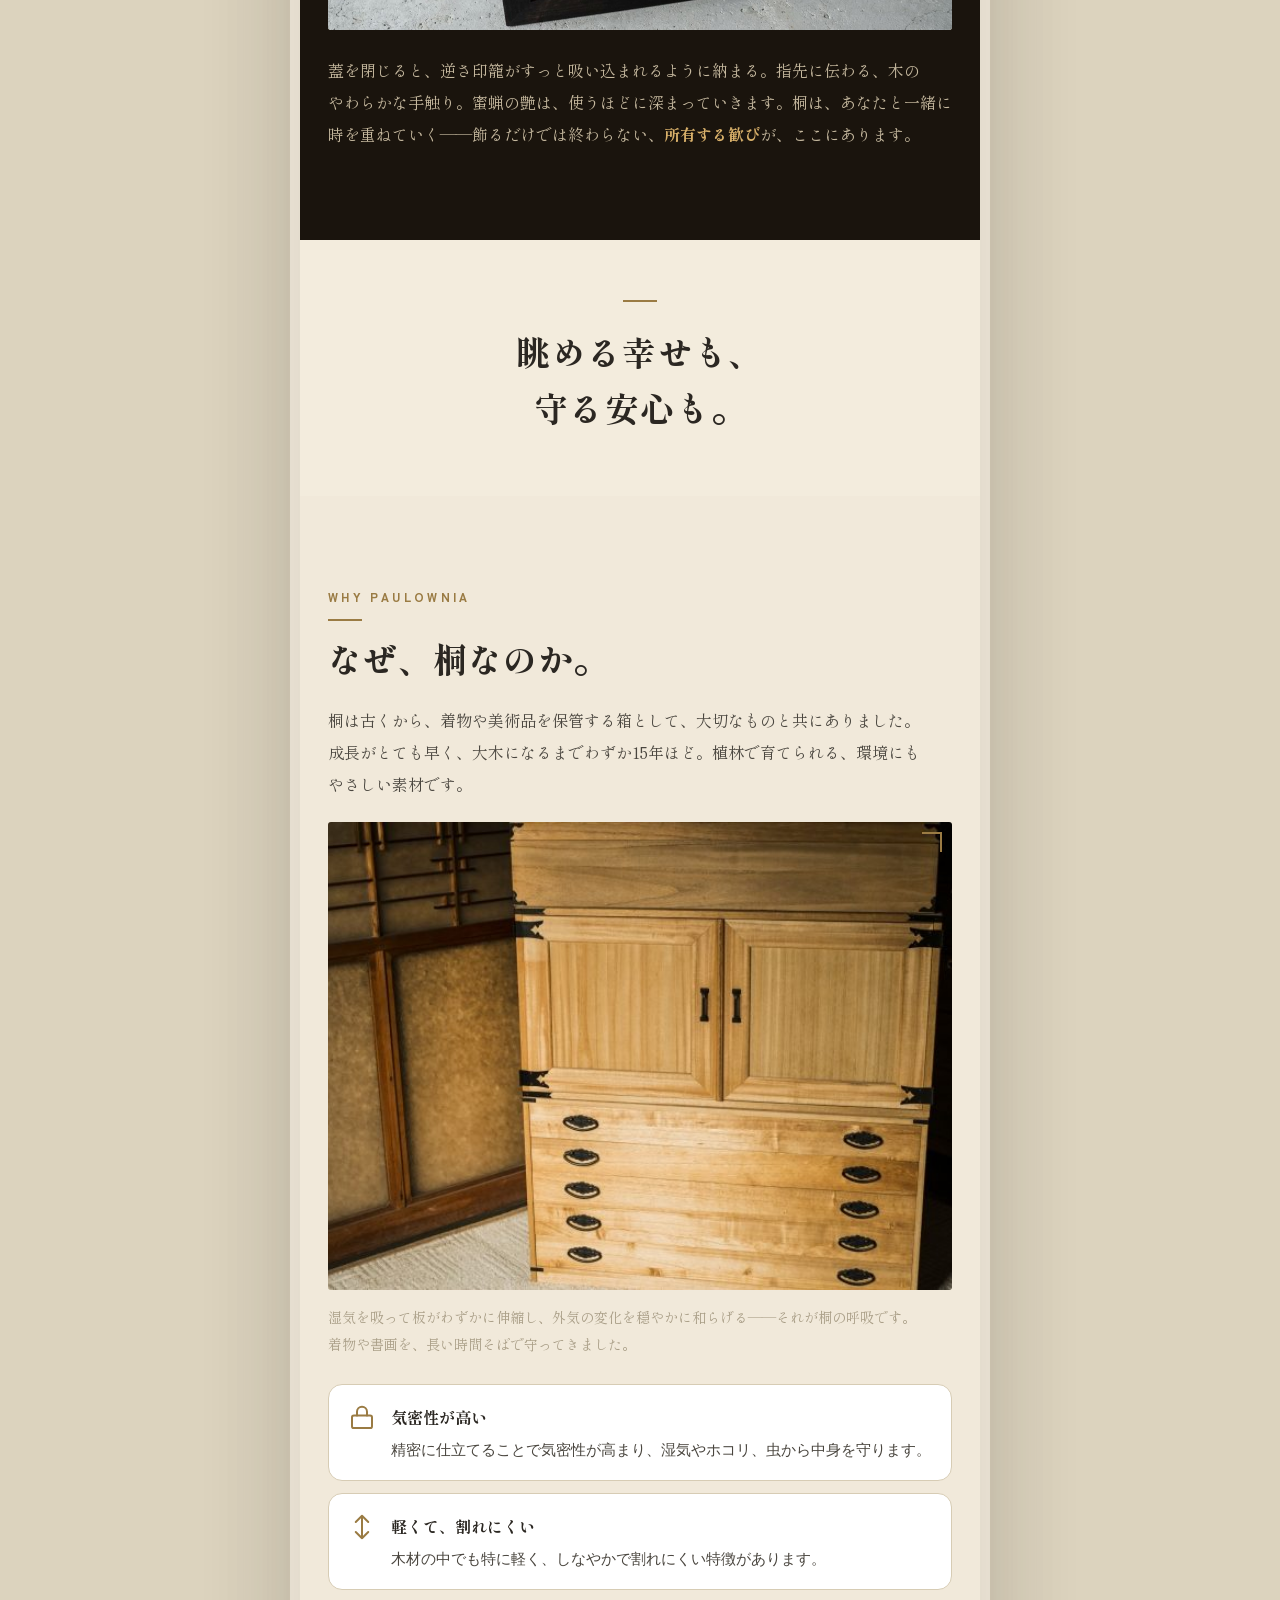
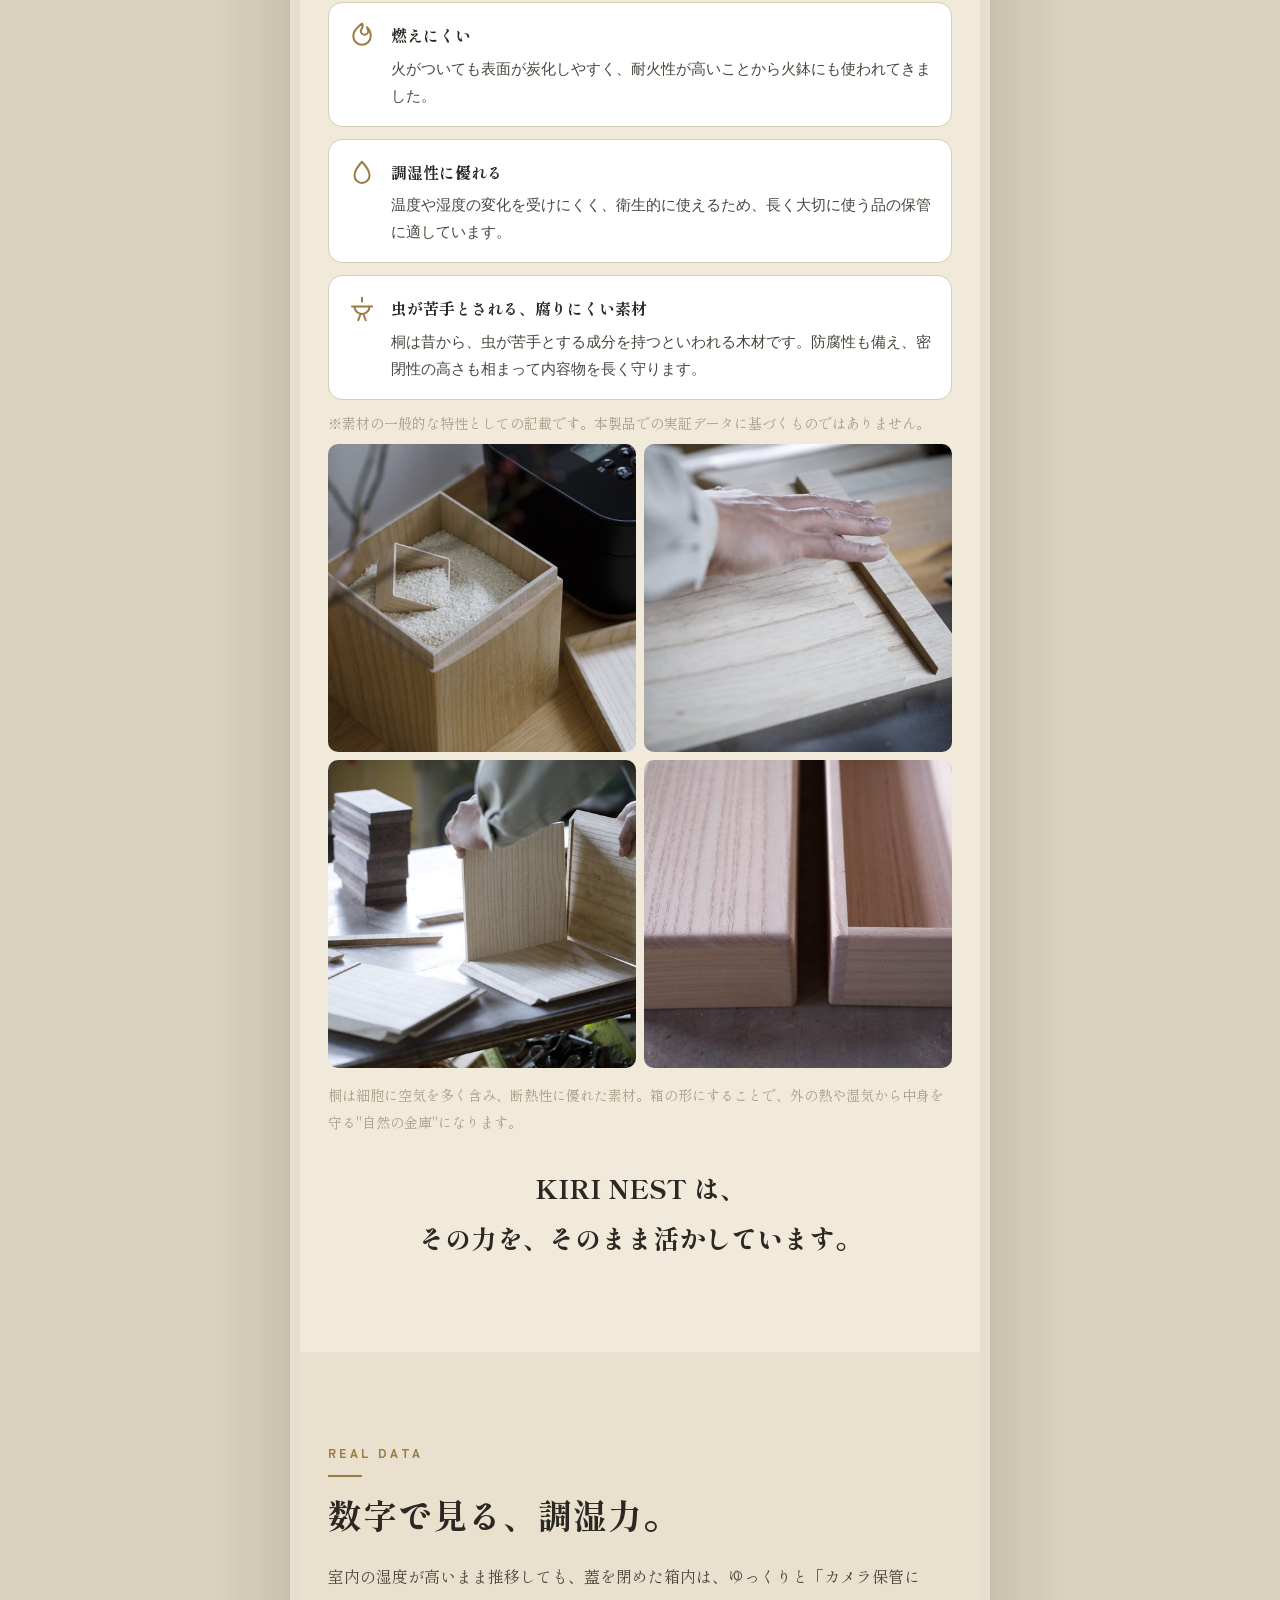
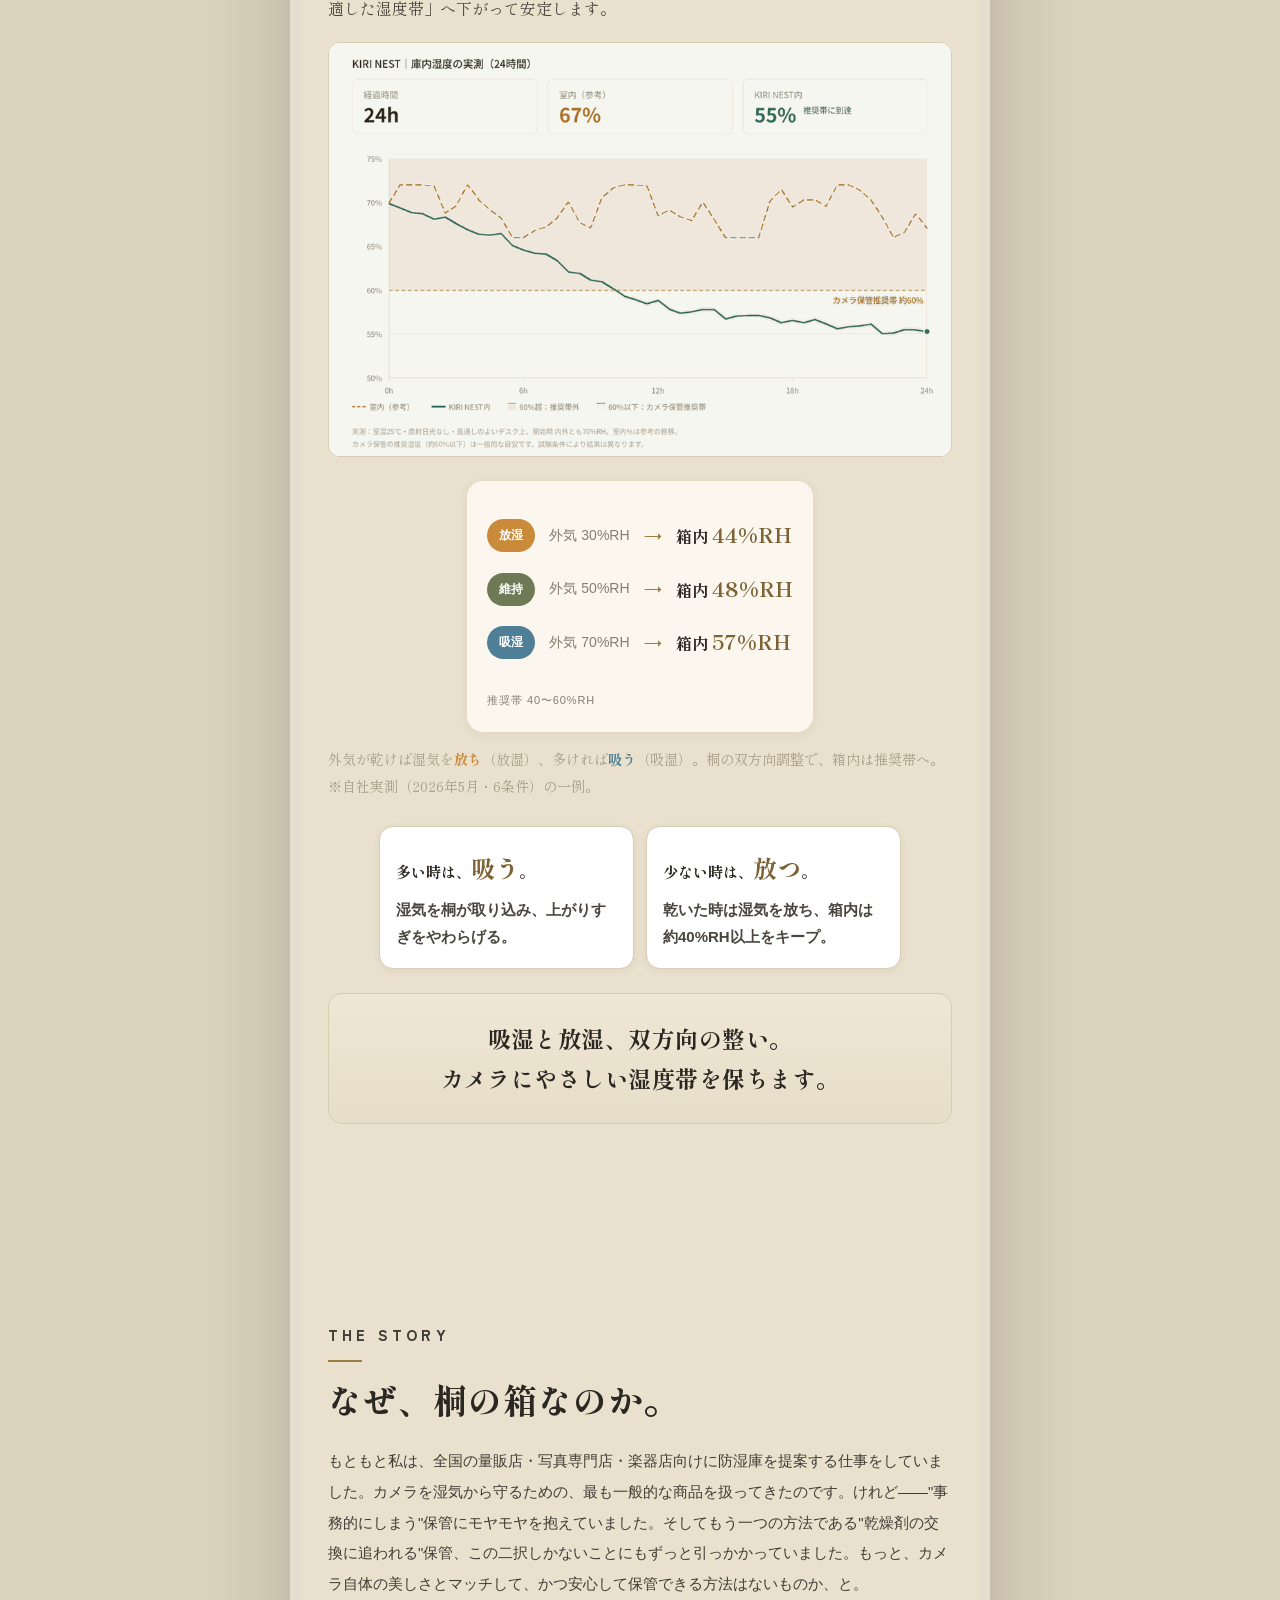
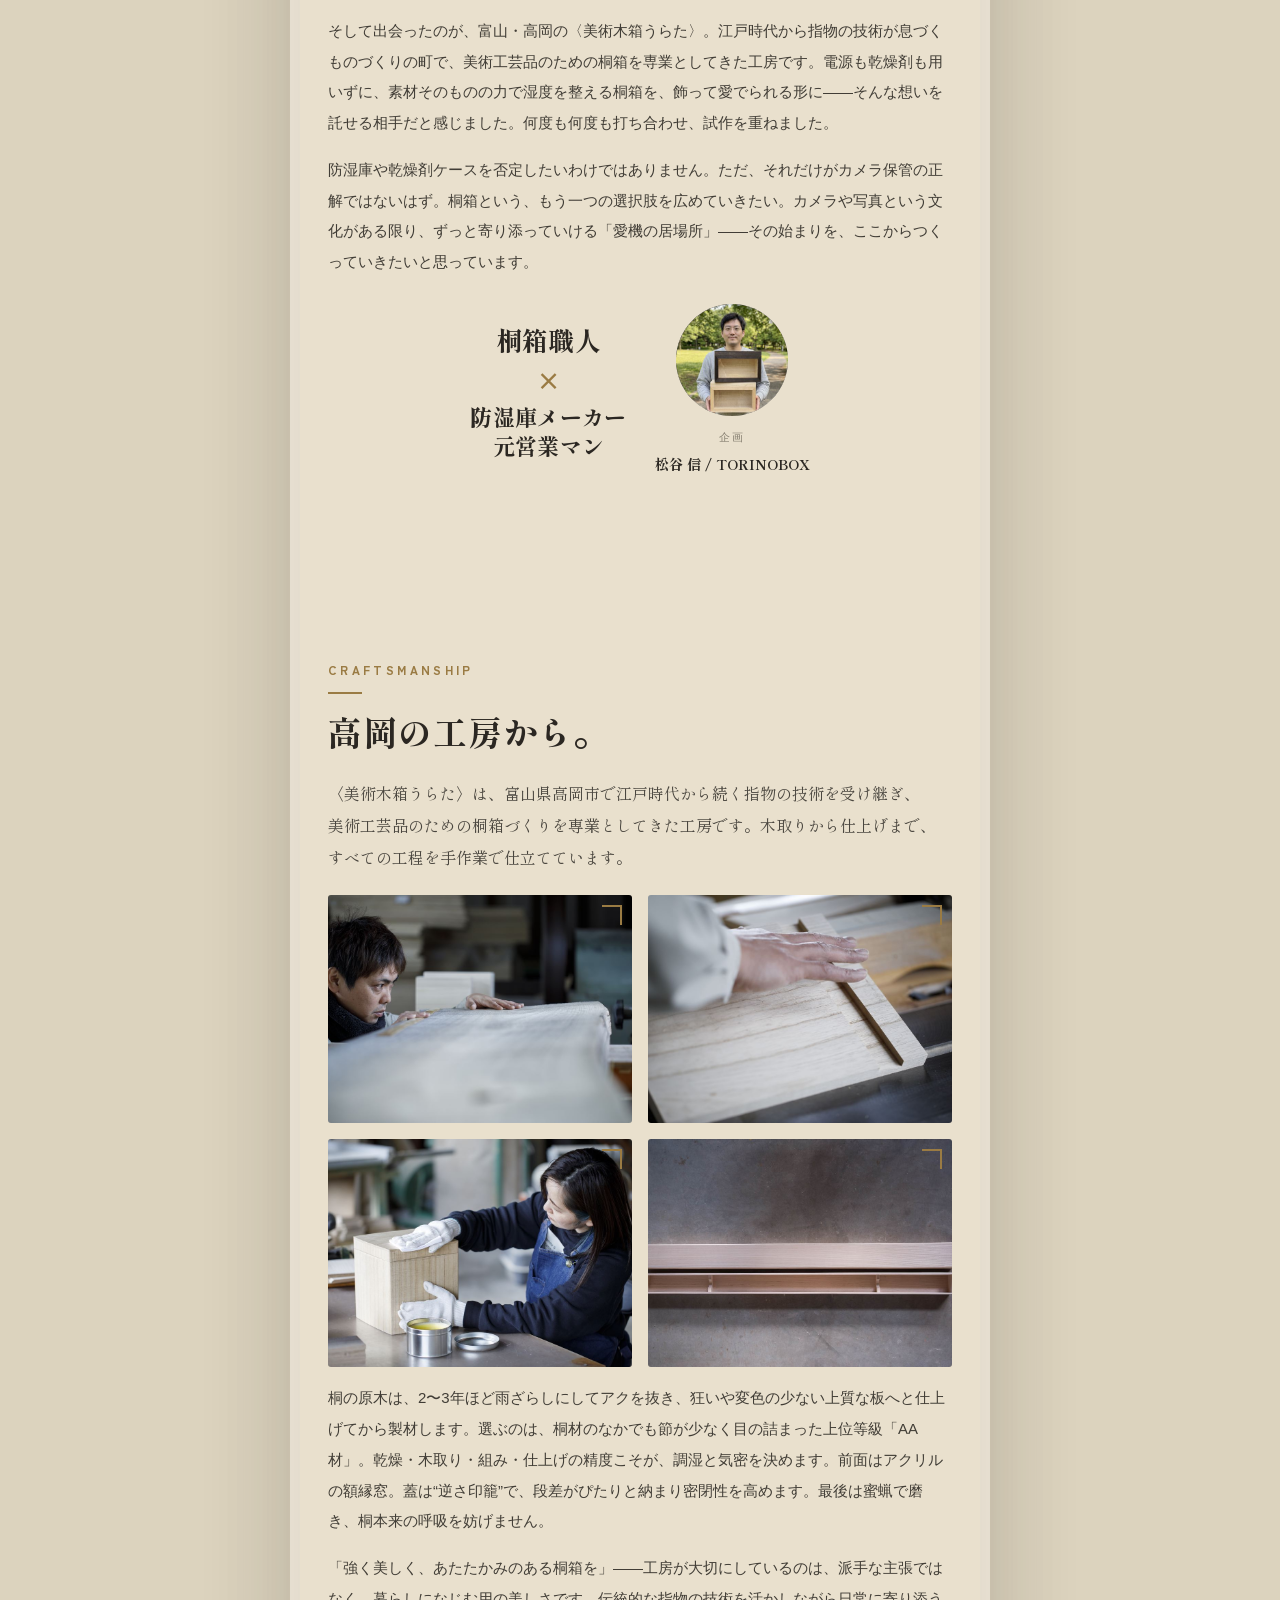
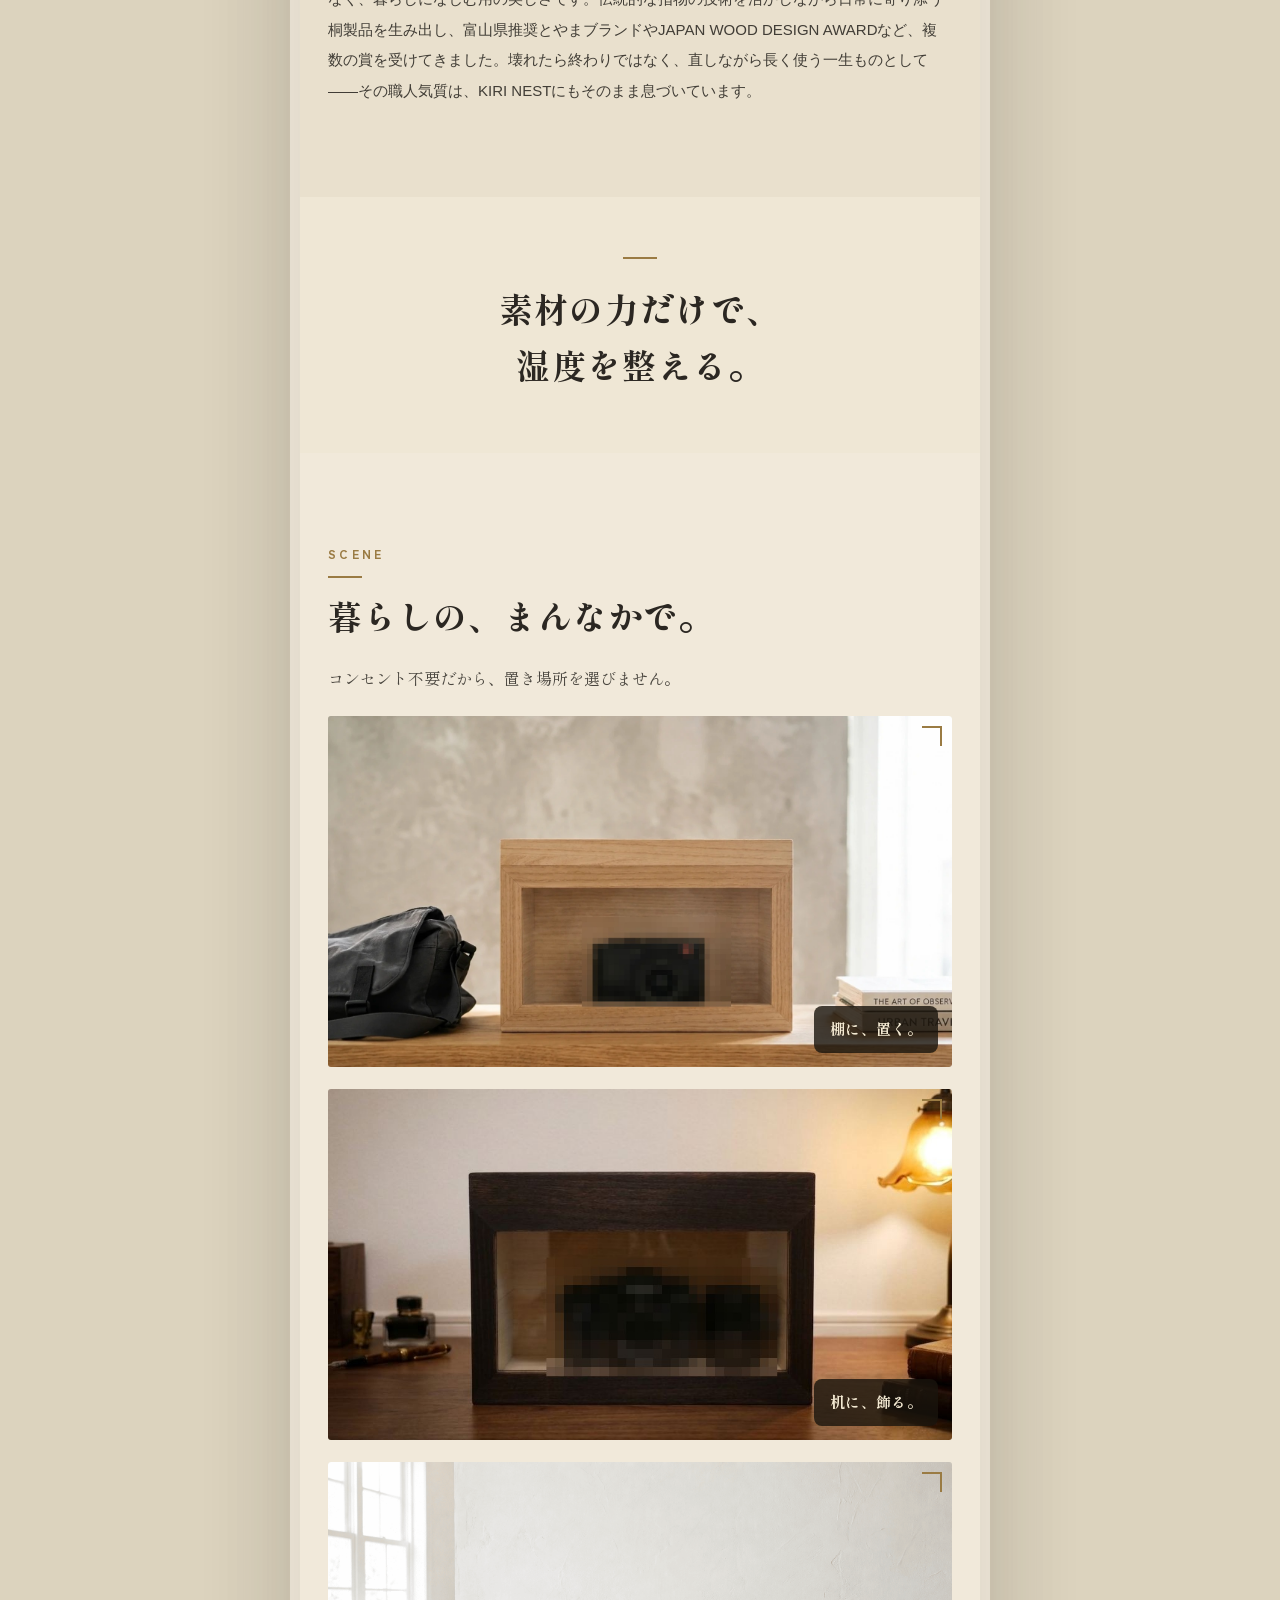
